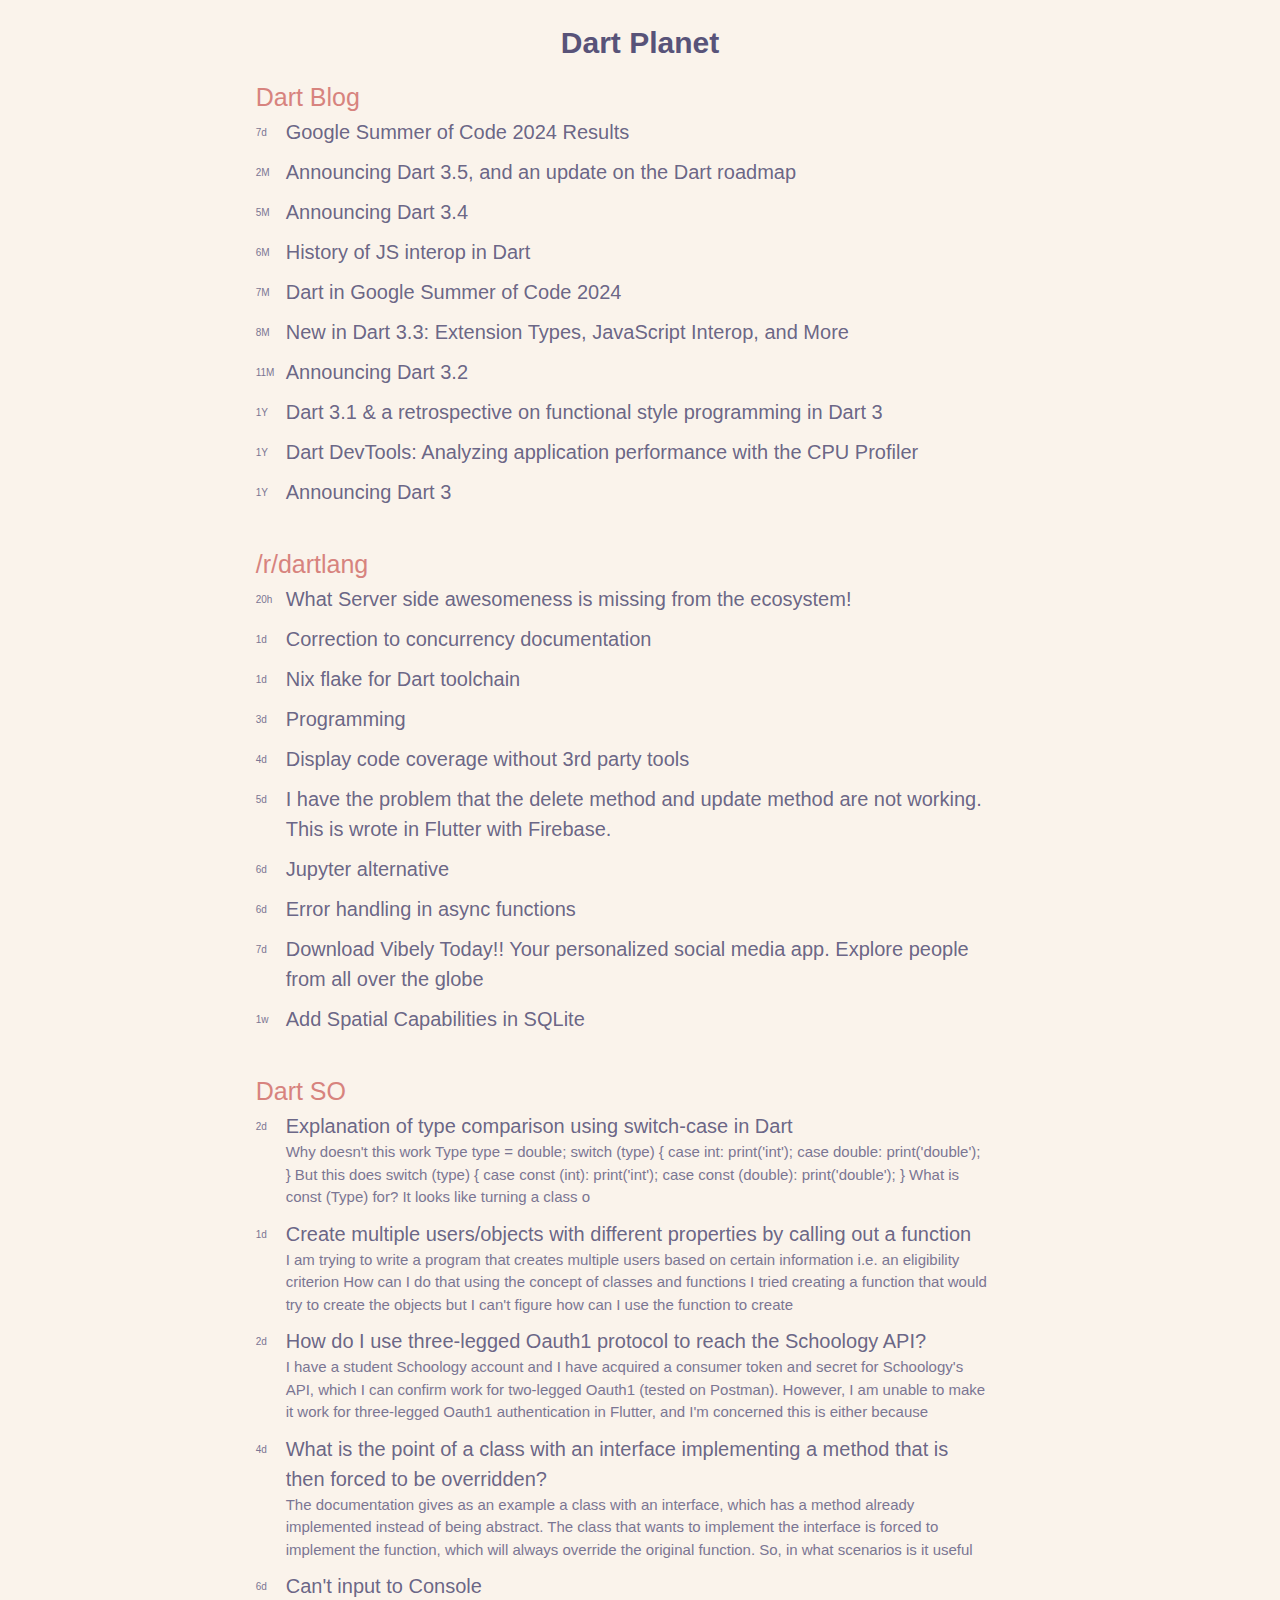
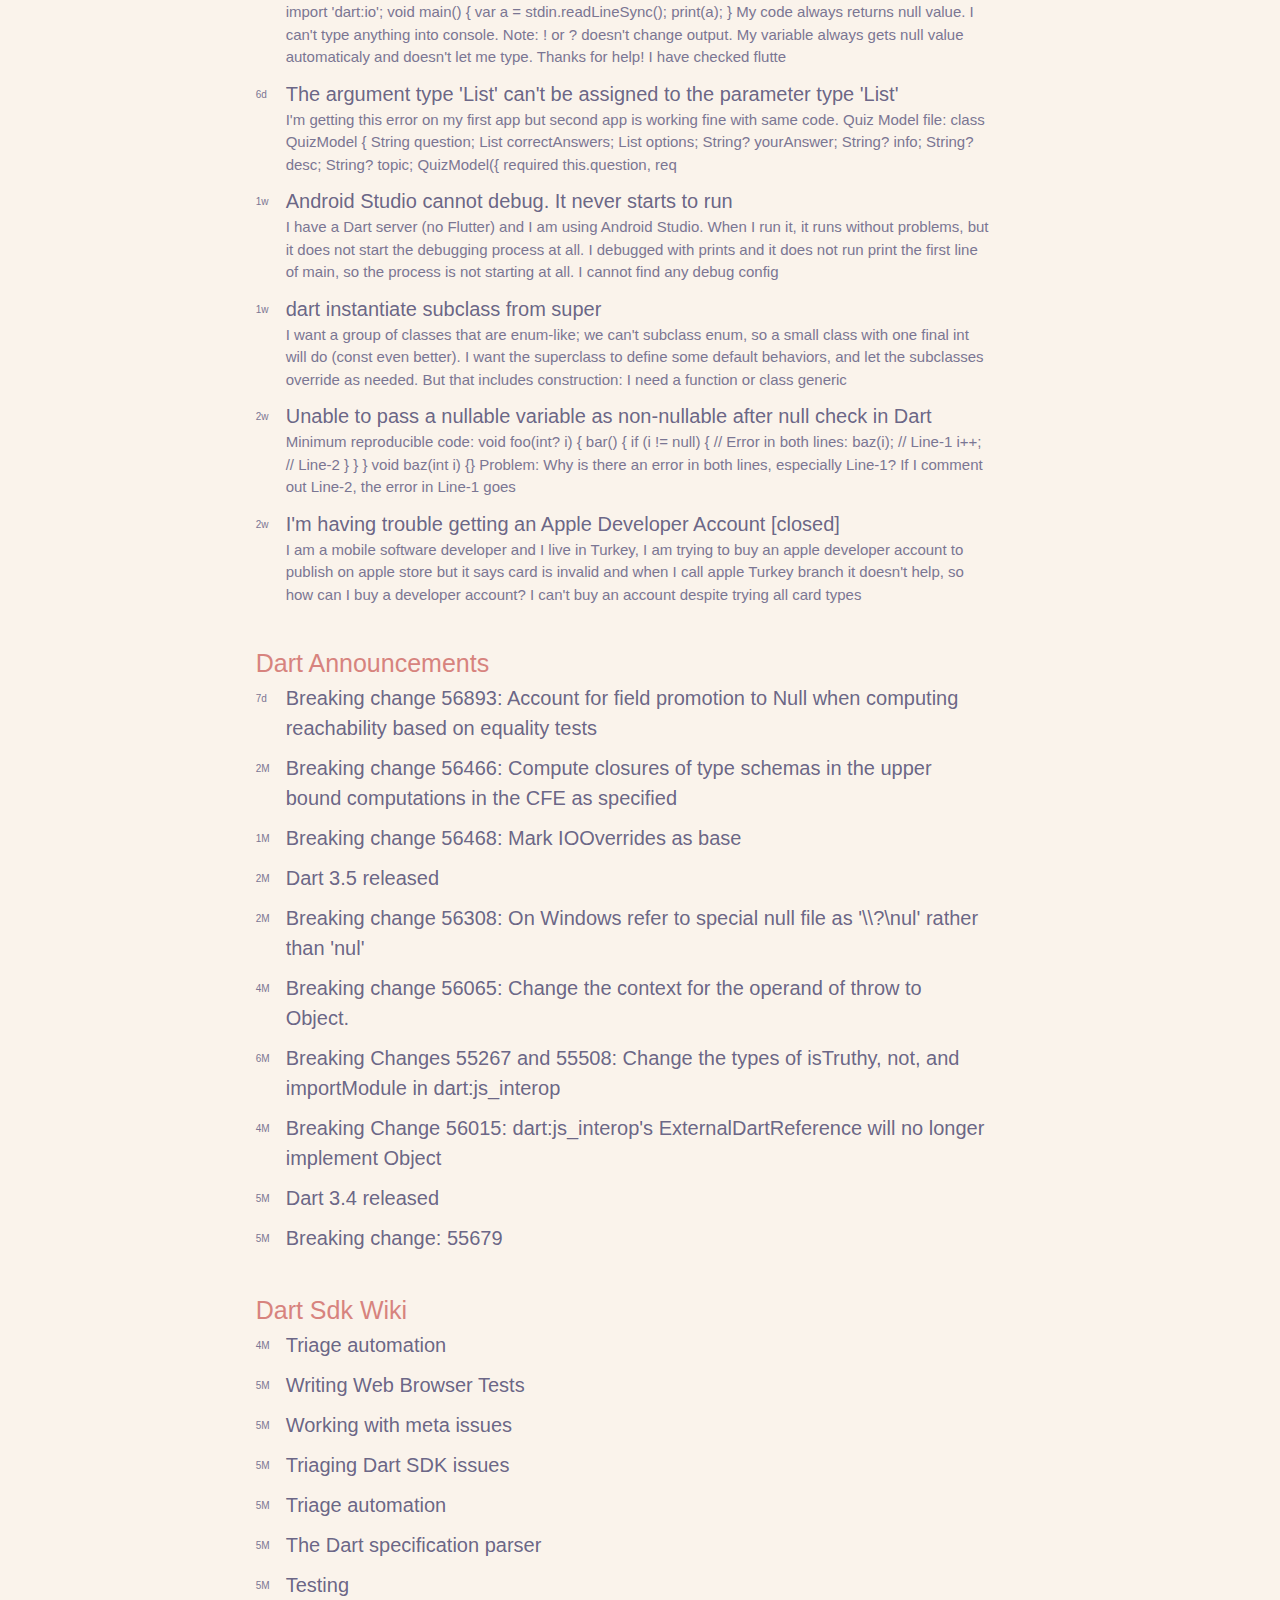
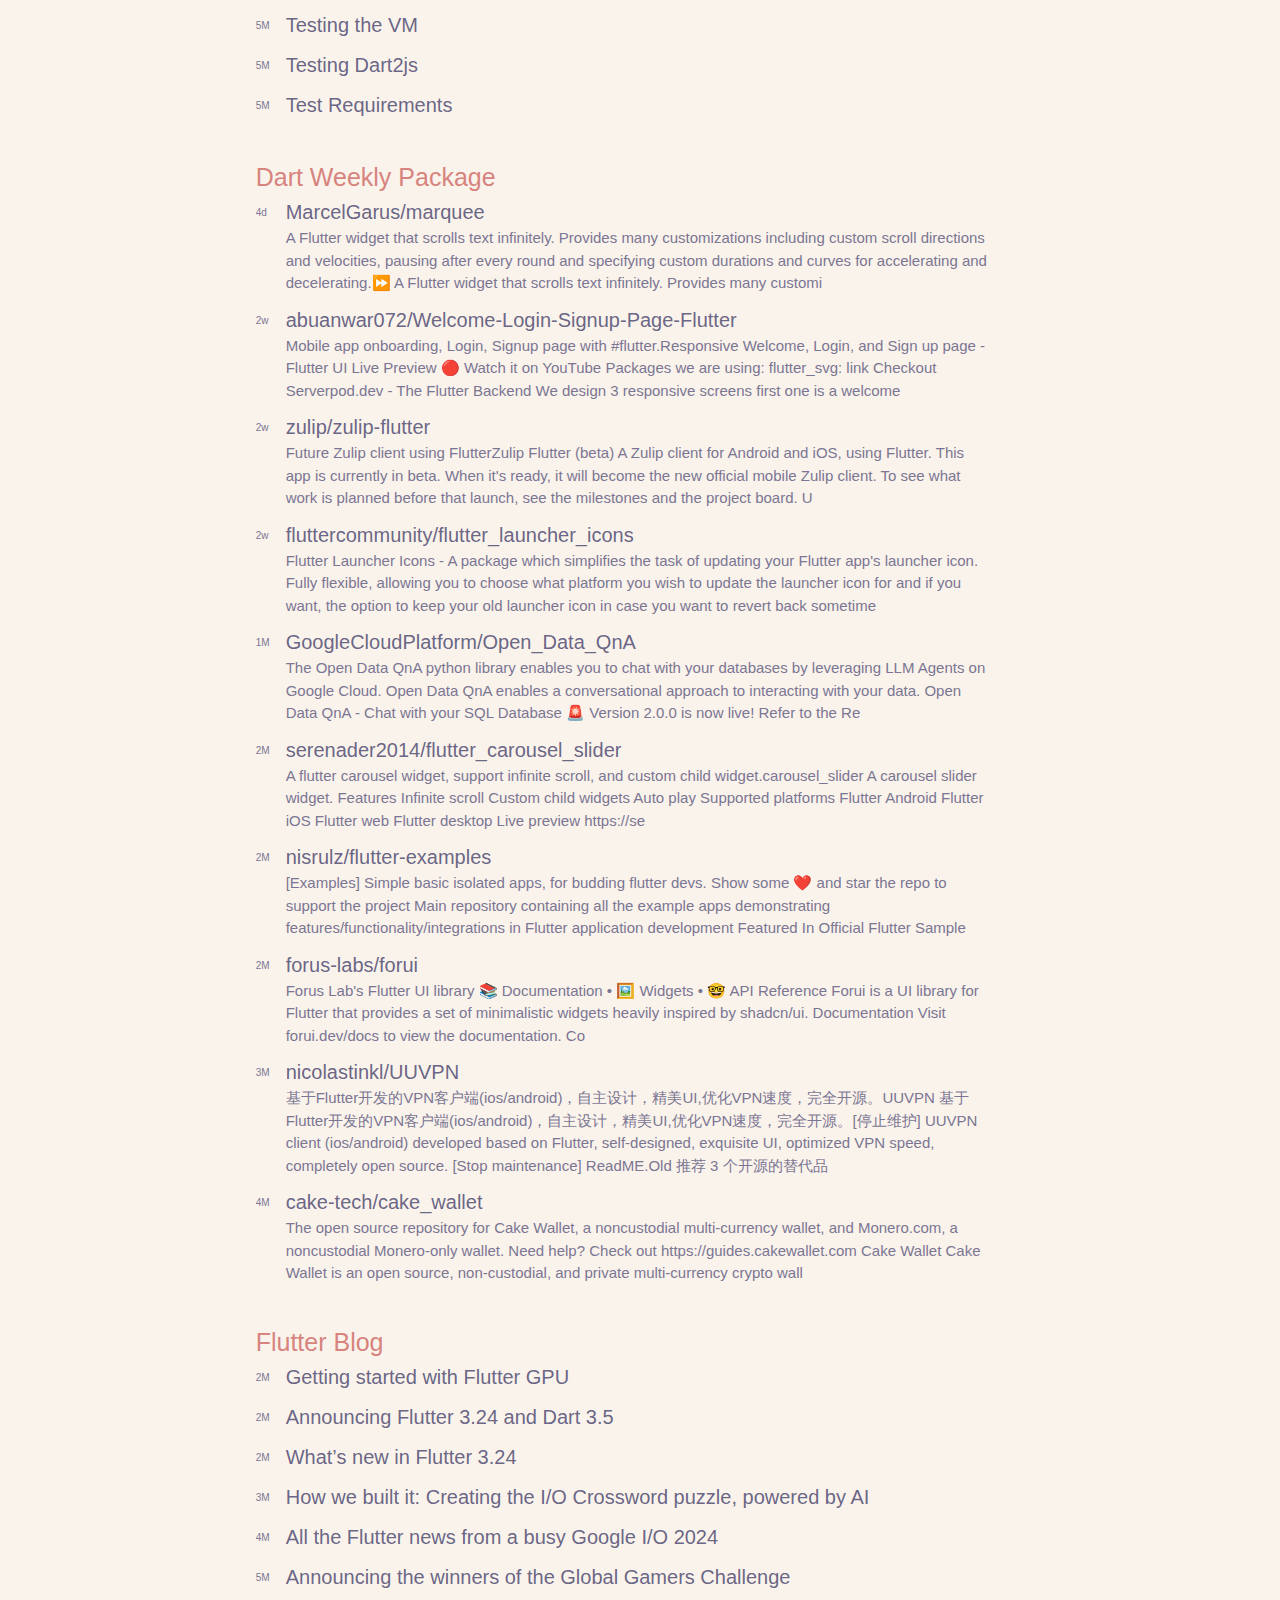
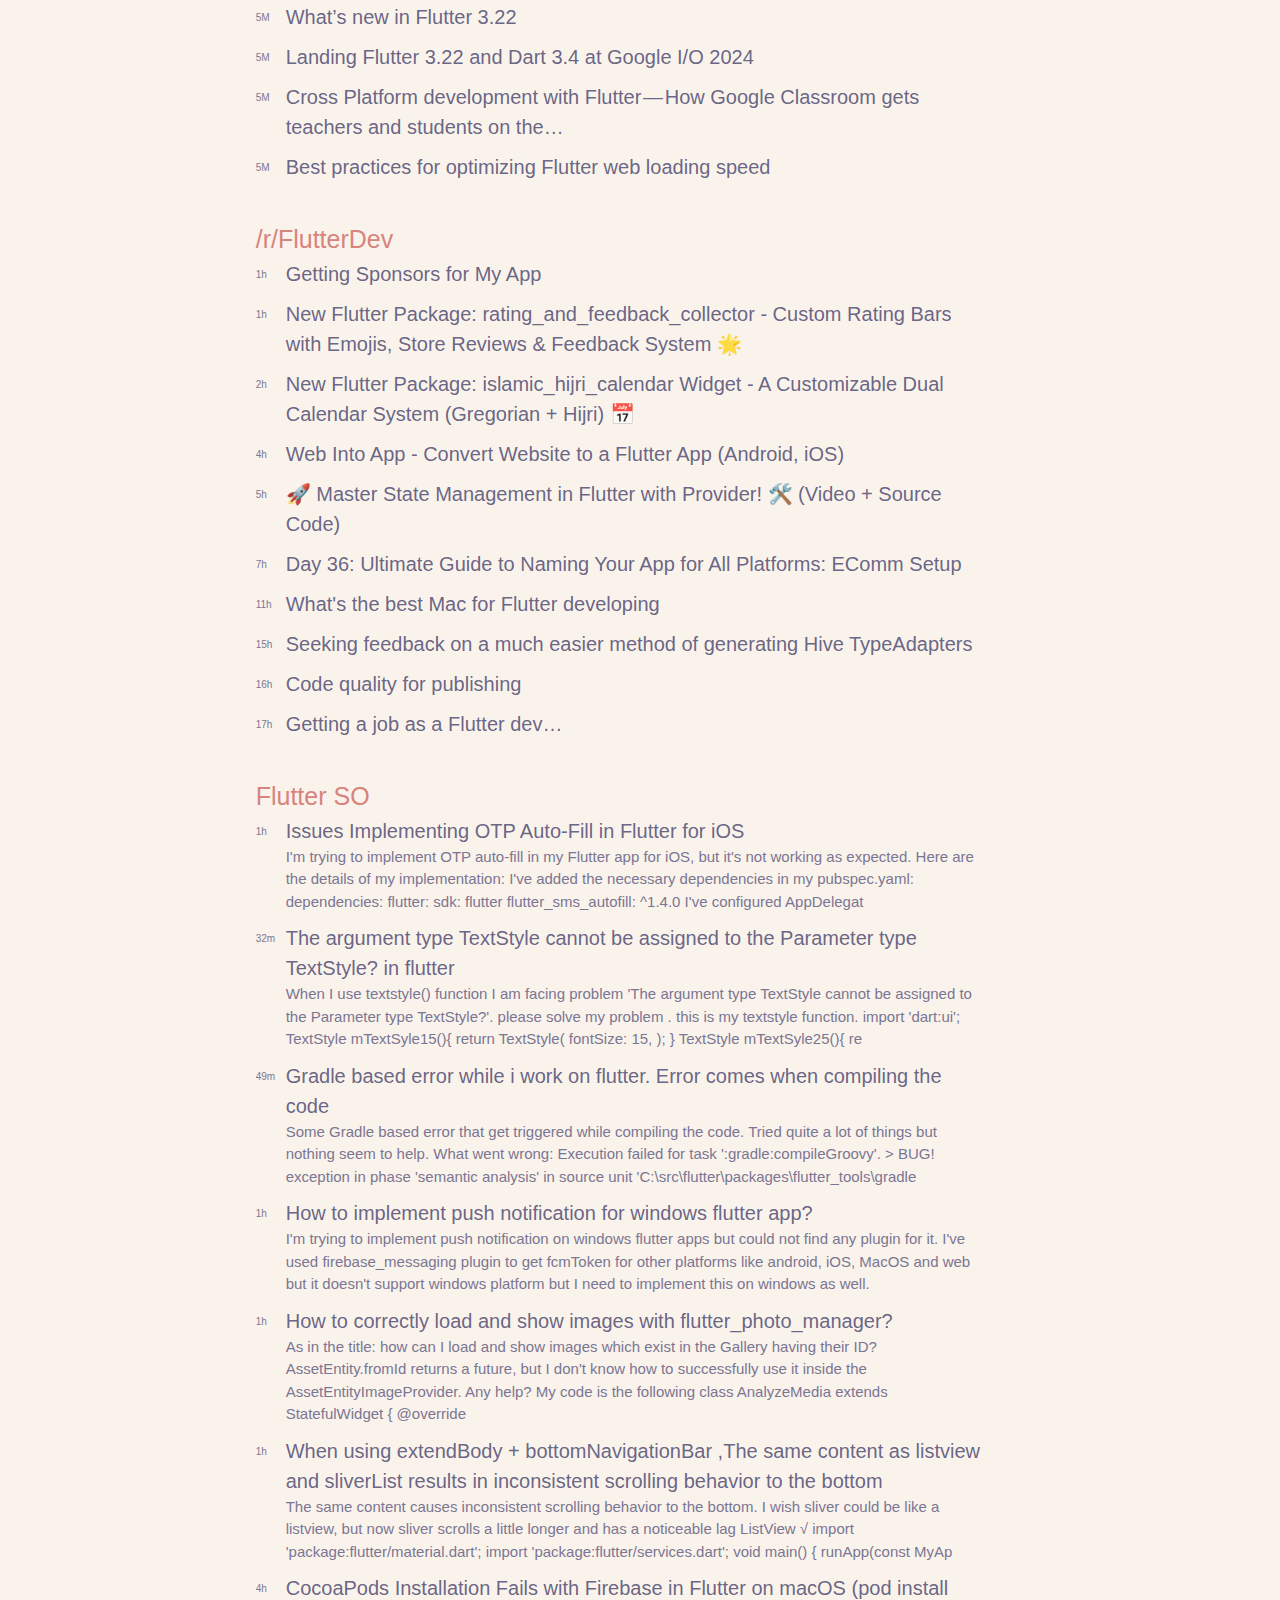
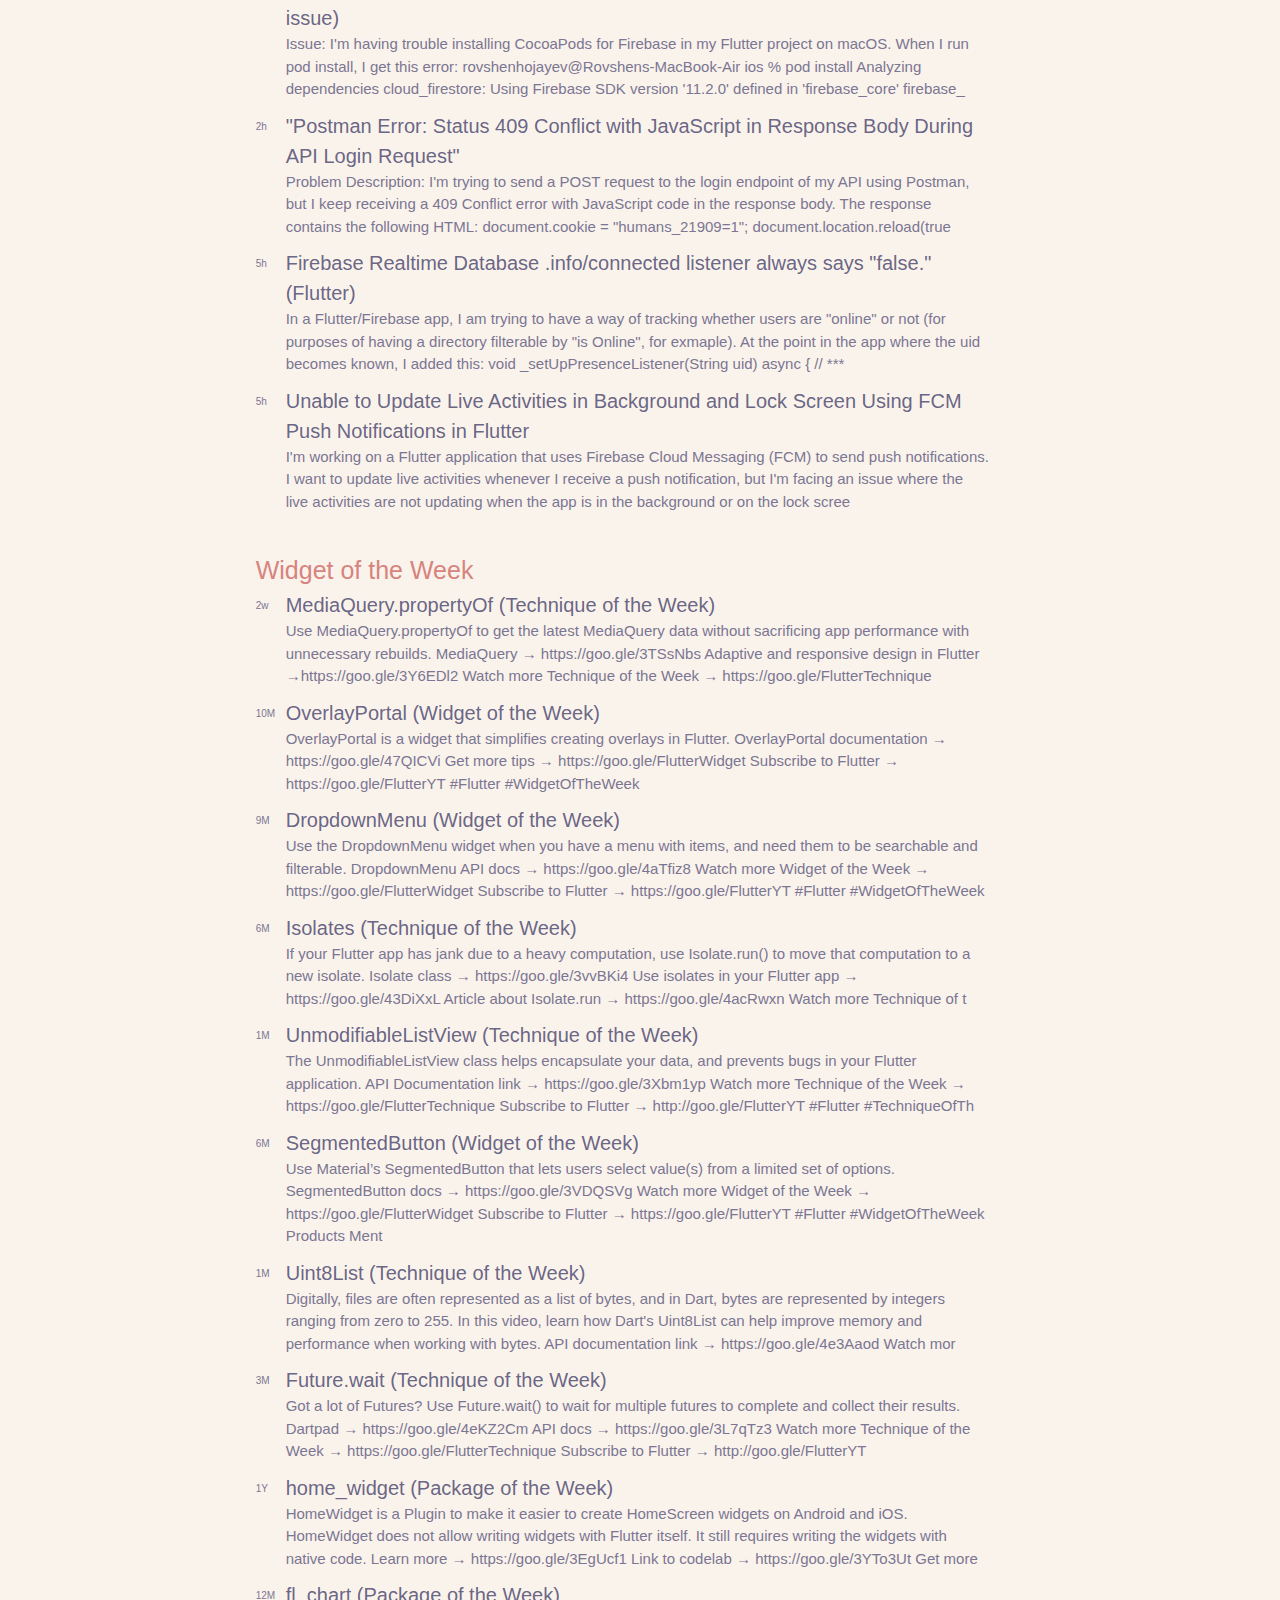
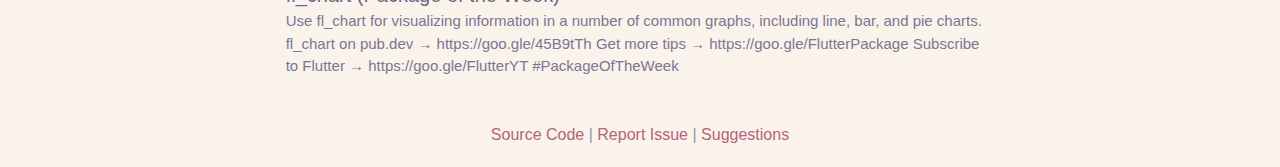
==== index.html @ 7e90a10f "update webpage" ====
<!doctype html>
<html lang="en" itemscope id="page_home" itemtype="http://schema.org/WebPage" prefix="og: http://ogp.me/ns#">
  <head>
    <meta charset="utf-8" />
    <meta property="og:locale" content="en_US" />
    <meta name="viewport" content="width=device-width, initial-scale=1" />
    <title>Dart Planet</title>
    <link rel="canonical" href="https://dartplanet.org" />
    <link rel="preload" href="web/style.css" as="style" />
    <link rel="manifest" href="manifest.json" />
    <link href="web/style.css" rel="stylesheet" />
    <link rel="icon" href="web/favicon.png" type="image/png" sizes="256x256" />
    <meta name="keywords" content="News, Aggregator, Dart, Flutter" />
    <meta name="description" content="One-Stop Dart/Flutter News" />
    <meta property="og:site_name" content="Dart Planet" />
    <meta property="og:title" content="Dart Planet" />
    <meta property="og:type" content="website" />
    <meta property="og:url" content="https://dartplanet.org" />
    <meta property="og:description" content="One-Stop Dart/Flutter News" />
    <meta name="twitter:title" content="Dart Planet" />
    <meta name="twitter:description" content="One-Stop Dart/Flutter News" />
    <meta name="twitter:card" content="summary_large_image" />
    <meta name="planet-rendered" content="2024-10-22T12:00:10.614230" />
    <script type="application/ld+json">
      {
        "@context": "http://schema.org",
        "@type": "website",
        "name": "Dart Planet",
        "url": "https://dartplanet.org",
        "description": "One-Stop Dart/Flutter News",
        "about": {
          "@type": "Dart Planet",
          "description": "One-Stop Dart/Flutter News"
        }
      }
    </script>
  </head>

  <body>
    <div class="container">
      <h1>Dart Planet</h1>
      <div id="container">      <div class="feed">
        <h2><a name="dart-blog" href="https://medium.com/dartlang?source=rss----23738d481ce8---4" target="_blank">Dart Blog</a></h2>
        <div class="feed-items">
          <div class="feed-item">
      <time datetime="2024-10-14T17:23:41.000Z" title="2024-10-14T17:23:41.000Z">7d</time>
      <div class="item">
        <a href="https://medium.com/dartlang/google-summer-of-code-2024-results-ae925357d2d7?source=rss----23738d481ce8---4" target="_blank">Google Summer of Code 2024 Results</a>
        
      </div>
      <div class="share" title="copy url"></div>
    </div>
    
    <div class="feed-item">
      <time datetime="2024-08-06T18:02:40.000Z" title="2024-08-06T18:02:40.000Z">2M</time>
      <div class="item">
        <a href="https://medium.com/dartlang/dart-3-5-6ca36259fa2f?source=rss----23738d481ce8---4" target="_blank">Announcing Dart 3.5, and an update on the Dart roadmap</a>
        
      </div>
      <div class="share" title="copy url"></div>
    </div>
    
    <div class="feed-item">
      <time datetime="2024-05-14T20:36:15.000Z" title="2024-05-14T20:36:15.000Z">5M</time>
      <div class="item">
        <a href="https://medium.com/dartlang/dart-3-4-bd8d23b4462a?source=rss----23738d481ce8---4" target="_blank">Announcing Dart 3.4</a>
        
      </div>
      <div class="share" title="copy url"></div>
    </div>
    
    <div class="feed-item">
      <time datetime="2024-03-28T15:01:12.000Z" title="2024-03-28T15:01:12.000Z">6M</time>
      <div class="item">
        <a href="https://medium.com/dartlang/history-of-js-interop-in-dart-98b06991158f?source=rss----23738d481ce8---4" target="_blank">History of JS interop in Dart</a>
        
      </div>
      <div class="share" title="copy url"></div>
    </div>
    
    <div class="feed-item">
      <time datetime="2024-03-05T09:02:06.000Z" title="2024-03-05T09:02:06.000Z">7M</time>
      <div class="item">
        <a href="https://medium.com/dartlang/dart-in-google-summer-of-code-2024-8ca45fb6dc4e?source=rss----23738d481ce8---4" target="_blank">Dart in Google Summer of Code 2024</a>
        
      </div>
      <div class="share" title="copy url"></div>
    </div>
    
    <div class="feed-item">
      <time datetime="2024-02-15T19:01:49.000Z" title="2024-02-15T19:01:49.000Z">8M</time>
      <div class="item">
        <a href="https://medium.com/dartlang/dart-3-3-325bf2bf6c13?source=rss----23738d481ce8---4" target="_blank">New in Dart 3.3: Extension Types, JavaScript Interop, and More</a>
        
      </div>
      <div class="share" title="copy url"></div>
    </div>
    
    <div class="feed-item">
      <time datetime="2023-11-15T21:44:57.000Z" title="2023-11-15T21:44:57.000Z">11M</time>
      <div class="item">
        <a href="https://medium.com/dartlang/dart-3-2-c8de8fe1b91f?source=rss----23738d481ce8---4" target="_blank">Announcing Dart 3.2</a>
        
      </div>
      <div class="share" title="copy url"></div>
    </div>
    
    <div class="feed-item">
      <time datetime="2023-08-16T18:00:21.000Z" title="2023-08-16T18:00:21.000Z">1Y</time>
      <div class="item">
        <a href="https://medium.com/dartlang/dart-3-1-a-retrospective-on-functional-style-programming-in-dart-3-a1f4b3a7cdda?source=rss----23738d481ce8---4" target="_blank">Dart 3.1 & a retrospective on functional style programming in Dart 3</a>
        
      </div>
      <div class="share" title="copy url"></div>
    </div>
    
    <div class="feed-item">
      <time datetime="2023-06-12T21:38:43.000Z" title="2023-06-12T21:38:43.000Z">1Y</time>
      <div class="item">
        <a href="https://medium.com/dartlang/dart-devtools-analyzing-application-performance-with-the-cpu-profiler-3e94a0ec06ae?source=rss----23738d481ce8---4" target="_blank">Dart DevTools: Analyzing application performance with the CPU Profiler</a>
        
      </div>
      <div class="share" title="copy url"></div>
    </div>
    
    <div class="feed-item">
      <time datetime="2023-05-10T13:35:19.000Z" title="2023-05-10T13:35:19.000Z">1Y</time>
      <div class="item">
        <a href="https://medium.com/dartlang/announcing-dart-3-53f065a10635?source=rss----23738d481ce8---4" target="_blank">Announcing Dart 3</a>
        
      </div>
      <div class="share" title="copy url"></div>
    </div>
    
</div></div>
      <div class="feed">
        <h2><a name="dart-reddit" href="https://www.reddit.com/r/dartlang/" target="_blank">/r/dartlang</a></h2>
        <div class="feed-items">
          <div class="feed-item">
      <time datetime="2024-10-21T15:17:52.000Z" title="2024-10-21T15:17:52.000Z">20h</time>
      <div class="item">
        <a href="https://www.reddit.com/r/dartlang/comments/1g8s6e1/what_server_side_awesomeness_is_missing_from_the/" target="_blank">What Server side awesomeness is missing from the ecosystem!</a>
        
      </div>
      <div class="share" title="copy url"></div>
    </div>
    
    <div class="feed-item">
      <time datetime="2024-10-21T06:10:23.000Z" title="2024-10-21T06:10:23.000Z">1d</time>
      <div class="item">
        <a href="https://www.reddit.com/r/dartlang/comments/1g8j1d4/correction_to_concurrency_documentation/" target="_blank">Correction to concurrency documentation</a>
        
      </div>
      <div class="share" title="copy url"></div>
    </div>
    
    <div class="feed-item">
      <time datetime="2024-10-20T19:05:11.000Z" title="2024-10-20T19:05:11.000Z">1d</time>
      <div class="item">
        <a href="https://www.reddit.com/r/dartlang/comments/1g86ari/nix_flake_for_dart_toolchain/" target="_blank">Nix flake for Dart toolchain</a>
        
      </div>
      <div class="share" title="copy url"></div>
    </div>
    
    <div class="feed-item">
      <time datetime="2024-10-18T23:22:01.000Z" title="2024-10-18T23:22:01.000Z">3d</time>
      <div class="item">
        <a href="https://www.reddit.com/r/dartlang/comments/1g6vkje/programming/" target="_blank">Programming</a>
        
      </div>
      <div class="share" title="copy url"></div>
    </div>
    
    <div class="feed-item">
      <time datetime="2024-10-18T09:38:57.000Z" title="2024-10-18T09:38:57.000Z">4d</time>
      <div class="item">
        <a href="https://www.reddit.com/r/dartlang/comments/1g6e5im/display_code_coverage_without_3rd_party_tools/" target="_blank">Display code coverage without 3rd party tools</a>
        
      </div>
      <div class="share" title="copy url"></div>
    </div>
    
    <div class="feed-item">
      <time datetime="2024-10-16T19:08:44.000Z" title="2024-10-16T19:08:44.000Z">5d</time>
      <div class="item">
        <a href="https://www.reddit.com/r/dartlang/comments/1g57dcg/i_have_the_problem_that_the_delete_method_and/" target="_blank">I have the problem that the delete method and update method are not working. This is wrote in Flutter with Firebase.</a>
        
      </div>
      <div class="share" title="copy url"></div>
    </div>
    
    <div class="feed-item">
      <time datetime="2024-10-16T03:29:47.000Z" title="2024-10-16T03:29:47.000Z">6d</time>
      <div class="item">
        <a href="https://www.reddit.com/r/dartlang/comments/1g4q7j3/jupyter_alternative/" target="_blank">Jupyter alternative</a>
        
      </div>
      <div class="share" title="copy url"></div>
    </div>
    
    <div class="feed-item">
      <time datetime="2024-10-15T15:17:41.000Z" title="2024-10-15T15:17:41.000Z">6d</time>
      <div class="item">
        <a href="https://www.reddit.com/r/dartlang/comments/1g4a5xc/error_handling_in_async_functions/" target="_blank">Error handling in async functions</a>
        
      </div>
      <div class="share" title="copy url"></div>
    </div>
    
    <div class="feed-item">
      <time datetime="2024-10-14T21:34:35.000Z" title="2024-10-14T21:34:35.000Z">7d</time>
      <div class="item">
        <a href="https://www.reddit.com/r/dartlang/comments/1g3rgaf/download_vibely_today_your_personalized_social/" target="_blank">Download Vibely Today!! Your personalized social media app. Explore people from all over the globe</a>
        
      </div>
      <div class="share" title="copy url"></div>
    </div>
    
    <div class="feed-item">
      <time datetime="2024-10-14T02:39:49.000Z" title="2024-10-14T02:39:49.000Z">1w</time>
      <div class="item">
        <a href="https://www.reddit.com/r/dartlang/comments/1g369t3/add_spatial_capabilities_in_sqlite/" target="_blank">Add Spatial Capabilities in SQLite</a>
        
      </div>
      <div class="share" title="copy url"></div>
    </div>
    
</div></div>
      <div class="feed">
        <h2><a name="dart-so" href="https://stackoverflow.com/questions/tagged/?tagnames=dart+-flutter&sort=active" target="_blank">Dart SO</a></h2>
        <div class="feed-items">
          <div class="feed-item">
      <time datetime="2024-10-19T16:01:03.000Z" title="2024-10-19T16:01:03.000Z">2d</time>
      <div class="item">
        <a href="https://stackoverflow.com/questions/79105357/explanation-of-type-comparison-using-switch-case-in-dart" target="_blank">Explanation of type comparison using switch-case in Dart</a>
        <div class="feed-item-description">Why doesn't this work
Type type = double;

switch (type) {
  case int:
    print('int');
  case double:
    print('double');
}

But this does
switch (type) {
  case const (int):
    print('int');
  case const (double):
    print('double');
}

What is const (Type) for? It looks like turning a class o</div>
      </div>
      <div class="share" title="copy url"></div>
    </div>
    
    <div class="feed-item">
      <time datetime="2024-10-21T09:32:57.000Z" title="2024-10-21T09:32:57.000Z">1d</time>
      <div class="item">
        <a href="https://stackoverflow.com/questions/79109440/create-multiple-users-objects-with-different-properties-by-calling-out-a-functio" target="_blank">Create multiple users/objects with different properties by calling out a function</a>
        <div class="feed-item-description">I am trying to write a program that creates multiple users based on certain information i.e. an eligibility criterion How can I do that using the concept of classes and functions
I tried creating a function that would try to create the objects but I can't figure how can I use the function to create </div>
      </div>
      <div class="share" title="copy url"></div>
    </div>
    
    <div class="feed-item">
      <time datetime="2024-10-19T21:02:25.000Z" title="2024-10-19T21:02:25.000Z">2d</time>
      <div class="item">
        <a href="https://stackoverflow.com/questions/79105938/how-do-i-use-three-legged-oauth1-protocol-to-reach-the-schoology-api" target="_blank">How do I use three-legged Oauth1 protocol to reach the Schoology API?</a>
        <div class="feed-item-description">I have a student Schoology account and I have acquired a consumer token and secret for Schoology's API, which I can confirm work for two-legged Oauth1 (tested on Postman). However, I am unable to make it work for three-legged Oauth1 authentication in Flutter, and I'm concerned this is either because</div>
      </div>
      <div class="share" title="copy url"></div>
    </div>
    
    <div class="feed-item">
      <time datetime="2024-10-17T16:06:26.000Z" title="2024-10-17T16:06:26.000Z">4d</time>
      <div class="item">
        <a href="https://stackoverflow.com/questions/79098975/what-is-the-point-of-a-class-with-an-interface-implementing-a-method-that-is-the" target="_blank">What is the point of a class with an interface implementing a method that is then forced to be overridden?</a>
        <div class="feed-item-description">The documentation gives as an example a class with an interface, which has a method already implemented instead of being abstract.
The class that wants to implement the interface is forced to implement the function, which will always override the original function.
So, in what scenarios is it useful</div>
      </div>
      <div class="share" title="copy url"></div>
    </div>
    
    <div class="feed-item">
      <time datetime="2024-10-15T17:02:48.000Z" title="2024-10-15T17:02:48.000Z">6d</time>
      <div class="item">
        <a href="https://stackoverflow.com/questions/79091018/cant-input-to-console" target="_blank">Can't input to Console</a>
        <div class="feed-item-description">import 'dart:io';

void main() {
  var a = stdin.readLineSync();
  print(a);
}

My code always returns null value. I can't type anything into console.
Note: ! or ? doesn't change output. My variable always gets null value automaticaly and doesn't let me type.
Thanks for help!


I have checked flutte</div>
      </div>
      <div class="share" title="copy url"></div>
    </div>
    
    <div class="feed-item">
      <time datetime="2024-10-15T16:06:15.000Z" title="2024-10-15T16:06:15.000Z">6d</time>
      <div class="item">
        <a href="https://stackoverflow.com/questions/79090815/the-argument-type-listdynamic-cant-be-assigned-to-the-parameter-type-list" target="_blank">The argument type 'List<dynamic>' can't be assigned to the parameter type 'List<QuestionCategory>'</a>
        <div class="feed-item-description">I'm getting this error on my first app but second app is working fine with same code.
Quiz Model file:
class QuizModel {
  String question;
  List correctAnswers;
  List options;
  String? yourAnswer;
  String? info;
  String? desc;
  String? topic;

  QuizModel({
    required this.question,
    req</div>
      </div>
      <div class="share" title="copy url"></div>
    </div>
    
    <div class="feed-item">
      <time datetime="2024-10-11T13:21:16.000Z" title="2024-10-11T13:21:16.000Z">1w</time>
      <div class="item">
        <a href="https://stackoverflow.com/questions/79078412/android-studio-cannot-debug-it-never-starts-to-run" target="_blank">Android Studio cannot debug. It never starts to run</a>
        <div class="feed-item-description">I have a Dart server (no Flutter) and I am using Android Studio. When I run it, it runs without problems, but it does not start the debugging process at all. I debugged with prints and it does not run print the first line of main, so the process is not starting at all. I cannot find any debug config</div>
      </div>
      <div class="share" title="copy url"></div>
    </div>
    
    <div class="feed-item">
      <time datetime="2024-10-09T07:56:02.000Z" title="2024-10-09T07:56:02.000Z">1w</time>
      <div class="item">
        <a href="https://stackoverflow.com/questions/79069164/dart-instantiate-subclass-from-super" target="_blank">dart instantiate subclass from super</a>
        <div class="feed-item-description">I want a group of classes that are enum-like; we can't subclass enum, so a small class with one final int will do (const even better). I want the superclass to define some default behaviors, and let the subclasses override as needed. But that includes construction: I need a function or class generic</div>
      </div>
      <div class="share" title="copy url"></div>
    </div>
    
    <div class="feed-item">
      <time datetime="2024-10-02T06:50:01.000Z" title="2024-10-02T06:50:01.000Z">2w</time>
      <div class="item">
        <a href="https://stackoverflow.com/questions/79045625/unable-to-pass-a-nullable-variable-as-non-nullable-after-null-check-in-dart" target="_blank">Unable to pass a nullable variable as non-nullable after null check in Dart</a>
        <div class="feed-item-description">Minimum reproducible code:
void foo(int? i) {
  bar() {
    if (i != null) {
      // Error in both lines:
      baz(i); // Line-1
      i++; // Line-2
    }
  }
}

void baz(int i) {}

Problem:
Why is there an error in both lines, especially Line-1? If I comment out Line-2, the error in Line-1 goes </div>
      </div>
      <div class="share" title="copy url"></div>
    </div>
    
    <div class="feed-item">
      <time datetime="2024-10-02T11:42:28.000Z" title="2024-10-02T11:42:28.000Z">2w</time>
      <div class="item">
        <a href="https://stackoverflow.com/questions/79046566/im-having-trouble-getting-an-apple-developer-account" target="_blank">I'm having trouble getting an Apple Developer Account [closed]</a>
        <div class="feed-item-description">I am a mobile software developer and I live in Turkey, I am trying to buy an apple developer account to publish on apple store but it says card is invalid and when I call apple Turkey branch it doesn't help, so how can I buy a developer account?
I can't buy an account despite trying all card types</div>
      </div>
      <div class="share" title="copy url"></div>
    </div>
    
</div></div>
      <div class="feed">
        <h2><a name="dart-announce" href="https://groups.google.com/a/dartlang.org/g/announce" target="_blank">Dart Announcements</a></h2>
        <div class="feed-items">
          <div class="feed-item">
      <time datetime="2024-10-14T15:58:00.000Z" title="2024-10-14T15:58:00.000Z">7d</time>
      <div class="item">
        <a href="https://groups.google.com/a/dartlang.org/g/announce/c/Z8AwUH6XRxk" target="_blank">Breaking change 56893: Account for field promotion to Null when computing reachability based on equality tests</a>
        
      </div>
      <div class="share" title="copy url"></div>
    </div>
    
    <div class="feed-item">
      <time datetime="2024-08-14T11:49:00.000Z" title="2024-08-14T11:49:00.000Z">2M</time>
      <div class="item">
        <a href="https://groups.google.com/a/dartlang.org/g/announce/c/zkC4zsfTAkg" target="_blank">Breaking change 56466: Compute closures of type schemas in the upper bound computations in the CFE as specified</a>
        
      </div>
      <div class="share" title="copy url"></div>
    </div>
    
    <div class="feed-item">
      <time datetime="2024-08-29T20:24:00.000Z" title="2024-08-29T20:24:00.000Z">1M</time>
      <div class="item">
        <a href="https://groups.google.com/a/dartlang.org/g/announce/c/S5-fiwaONoI" target="_blank">Breaking change 56468: Mark IOOverrides as base</a>
        
      </div>
      <div class="share" title="copy url"></div>
    </div>
    
    <div class="feed-item">
      <time datetime="2024-08-06T20:08:00.000Z" title="2024-08-06T20:08:00.000Z">2M</time>
      <div class="item">
        <a href="https://groups.google.com/a/dartlang.org/g/announce/c/17oT-aSAe5s" target="_blank">Dart 3.5 released</a>
        
      </div>
      <div class="share" title="copy url"></div>
    </div>
    
    <div class="feed-item">
      <time datetime="2024-07-25T17:22:00.000Z" title="2024-07-25T17:22:00.000Z">2M</time>
      <div class="item">
        <a href="https://groups.google.com/a/dartlang.org/g/announce/c/847Hq0P3cD4" target="_blank">Breaking change 56308: On Windows refer to special null file as '\\?\nul' rather than 'nul'</a>
        
      </div>
      <div class="share" title="copy url"></div>
    </div>
    
    <div class="feed-item">
      <time datetime="2024-06-21T17:30:00.000Z" title="2024-06-21T17:30:00.000Z">4M</time>
      <div class="item">
        <a href="https://groups.google.com/a/dartlang.org/g/announce/c/MV-3Vbgf02g" target="_blank">Breaking change 56065: Change the context for the operand of throw to Object.</a>
        
      </div>
      <div class="share" title="copy url"></div>
    </div>
    
    <div class="feed-item">
      <time datetime="2024-04-18T00:00:00.000Z" title="2024-04-18T00:00:00.000Z">6M</time>
      <div class="item">
        <a href="https://groups.google.com/a/dartlang.org/g/announce/c/oB2C88Brzr8" target="_blank">Breaking Changes 55267 and 55508: Change the types of isTruthy, not, and importModule in dart:js_interop</a>
        
      </div>
      <div class="share" title="copy url"></div>
    </div>
    
    <div class="feed-item">
      <time datetime="2024-06-14T00:00:00.000Z" title="2024-06-14T00:00:00.000Z">4M</time>
      <div class="item">
        <a href="https://groups.google.com/a/dartlang.org/g/announce/c/jyEd69xaG7s" target="_blank">Breaking Change 56015: dart:js_interop's ExternalDartReference will no longer implement Object</a>
        
      </div>
      <div class="share" title="copy url"></div>
    </div>
    
    <div class="feed-item">
      <time datetime="2024-05-14T00:00:00.000Z" title="2024-05-14T00:00:00.000Z">5M</time>
      <div class="item">
        <a href="https://groups.google.com/a/dartlang.org/g/announce/c/0L7QwrRbj84" target="_blank">Dart 3.4 released</a>
        
      </div>
      <div class="share" title="copy url"></div>
    </div>
    
    <div class="feed-item">
      <time datetime="2024-05-09T00:00:00.000Z" title="2024-05-09T00:00:00.000Z">5M</time>
      <div class="item">
        <a href="https://groups.google.com/a/dartlang.org/g/announce/c/Mubb1ezPqrk" target="_blank">Breaking change: 55679</a>
        
      </div>
      <div class="share" title="copy url"></div>
    </div>
    
</div></div>
      <div class="feed">
        <h2><a name="dart-wiki" href="https://github.com/dart-lang/sdk/wiki" target="_blank">Dart Sdk Wiki</a></h2>
        <div class="feed-items">
          <div class="feed-item">
      <time datetime="2024-06-07T00:22:29.000Z" title="2024-06-07T00:22:29.000Z">4M</time>
      <div class="item">
        <a href="https://github.com/dart-lang/sdk/wiki/Triage-automation" target="_blank">Triage automation</a>
        
      </div>
      <div class="share" title="copy url"></div>
    </div>
    
    <div class="feed-item">
      <time datetime="2024-05-16T18:39:31.000Z" title="2024-05-16T18:39:31.000Z">5M</time>
      <div class="item">
        <a href="https://github.com/dart-lang/sdk/wiki/Writing-Web-Browser-Tests" target="_blank">Writing Web Browser Tests</a>
        
      </div>
      <div class="share" title="copy url"></div>
    </div>
    
    <div class="feed-item">
      <time datetime="2024-05-16T18:39:13.000Z" title="2024-05-16T18:39:13.000Z">5M</time>
      <div class="item">
        <a href="https://github.com/dart-lang/sdk/wiki/Working-with-meta-issues" target="_blank">Working with meta issues</a>
        
      </div>
      <div class="share" title="copy url"></div>
    </div>
    
    <div class="feed-item">
      <time datetime="2024-05-16T18:38:57.000Z" title="2024-05-16T18:38:57.000Z">5M</time>
      <div class="item">
        <a href="https://github.com/dart-lang/sdk/wiki/Triaging-Dart-SDK-issues" target="_blank">Triaging Dart SDK issues</a>
        
      </div>
      <div class="share" title="copy url"></div>
    </div>
    
    <div class="feed-item">
      <time datetime="2024-05-16T18:38:41.000Z" title="2024-05-16T18:38:41.000Z">5M</time>
      <div class="item">
        <a href="https://github.com/dart-lang/sdk/wiki/Triage-automation" target="_blank">Triage automation</a>
        
      </div>
      <div class="share" title="copy url"></div>
    </div>
    
    <div class="feed-item">
      <time datetime="2024-05-16T18:38:25.000Z" title="2024-05-16T18:38:25.000Z">5M</time>
      <div class="item">
        <a href="https://github.com/dart-lang/sdk/wiki/The-Dart-specification-parser" target="_blank">The Dart specification parser</a>
        
      </div>
      <div class="share" title="copy url"></div>
    </div>
    
    <div class="feed-item">
      <time datetime="2024-05-16T18:38:07.000Z" title="2024-05-16T18:38:07.000Z">5M</time>
      <div class="item">
        <a href="https://github.com/dart-lang/sdk/wiki/Testing" target="_blank">Testing</a>
        
      </div>
      <div class="share" title="copy url"></div>
    </div>
    
    <div class="feed-item">
      <time datetime="2024-05-16T18:37:40.000Z" title="2024-05-16T18:37:40.000Z">5M</time>
      <div class="item">
        <a href="https://github.com/dart-lang/sdk/wiki/Testing-the-VM" target="_blank">Testing the VM</a>
        
      </div>
      <div class="share" title="copy url"></div>
    </div>
    
    <div class="feed-item">
      <time datetime="2024-05-16T18:37:23.000Z" title="2024-05-16T18:37:23.000Z">5M</time>
      <div class="item">
        <a href="https://github.com/dart-lang/sdk/wiki/Testing-Dart2js" target="_blank">Testing Dart2js</a>
        
      </div>
      <div class="share" title="copy url"></div>
    </div>
    
    <div class="feed-item">
      <time datetime="2024-05-16T18:37:06.000Z" title="2024-05-16T18:37:06.000Z">5M</time>
      <div class="item">
        <a href="https://github.com/dart-lang/sdk/wiki/Test-Requirements" target="_blank">Test Requirements</a>
        
      </div>
      <div class="share" title="copy url"></div>
    </div>
    
</div></div>
      <div class="feed">
        <h2><a name="dart-ghw" href="http://mshibanami.github.io/GitHubTrendingRSS" target="_blank">Dart Weekly Package</a></h2>
        <div class="feed-items">
          <div class="feed-item">
      <time datetime="2024-10-18T05:00:01.923071Z" title="2024-10-18T05:00:01.923071Z">4d</time>
      <div class="item">
        <a href="https://github.com/MarcelGarus/marquee" target="_blank">MarcelGarus/marquee</a>
        <div class="feed-item-description">A Flutter widget that scrolls text infinitely. Provides many customizations including custom scroll directions and velocities, pausing after every round and specifying custom durations and curves for accelerating and decelerating.⏩ A Flutter widget that scrolls text infinitely. Provides many customi</div>
      </div>
      <div class="share" title="copy url"></div>
    </div>
    
    <div class="feed-item">
      <time datetime="2024-10-08T05:00:01.506842Z" title="2024-10-08T05:00:01.506842Z">2w</time>
      <div class="item">
        <a href="https://github.com/abuanwar072/Welcome-Login-Signup-Page-Flutter" target="_blank">abuanwar072/Welcome-Login-Signup-Page-Flutter</a>
        <div class="feed-item-description">Mobile app onboarding, Login, Signup page with #flutter.Responsive Welcome, Login, and Sign up page - Flutter UI 
Live Preview 🔴  
Watch it on YouTube 
Packages we are using: 
 
 flutter_svg: link 
 
Checkout Serverpod.dev - The Flutter Backend 
We design 3 responsive screens first one is a welcome</div>
      </div>
      <div class="share" title="copy url"></div>
    </div>
    
    <div class="feed-item">
      <time datetime="2024-10-08T05:00:01.506842Z" title="2024-10-08T05:00:01.506842Z">2w</time>
      <div class="item">
        <a href="https://github.com/zulip/zulip-flutter" target="_blank">zulip/zulip-flutter</a>
        <div class="feed-item-description">Future Zulip client using FlutterZulip Flutter (beta) 
A Zulip client for Android and iOS, using Flutter. 
This app is currently in beta. When it's ready, it will become the new official mobile Zulip client. To see what work is planned before that launch, see the milestones and the project board. 
U</div>
      </div>
      <div class="share" title="copy url"></div>
    </div>
    
    <div class="feed-item">
      <time datetime="2024-10-06T05:00:01.166045Z" title="2024-10-06T05:00:01.166045Z">2w</time>
      <div class="item">
        <a href="https://github.com/fluttercommunity/flutter_launcher_icons" target="_blank">fluttercommunity/flutter_launcher_icons</a>
        <div class="feed-item-description">Flutter Launcher Icons - A package which simplifies the task of updating your Flutter app's launcher icon. Fully flexible, allowing you to choose what platform you wish to update the launcher icon for and if you want, the option to keep your old launcher icon in case you want to revert back sometime</div>
      </div>
      <div class="share" title="copy url"></div>
    </div>
    
    <div class="feed-item">
      <time datetime="2024-09-15T05:00:01.710325Z" title="2024-09-15T05:00:01.710325Z">1M</time>
      <div class="item">
        <a href="https://github.com/GoogleCloudPlatform/Open_Data_QnA" target="_blank">GoogleCloudPlatform/Open_Data_QnA</a>
        <div class="feed-item-description">The Open Data QnA python library enables you to chat with your databases by leveraging LLM Agents on Google Cloud. Open Data QnA enables a conversational approach to interacting with your data.     
     
Open Data QnA - Chat with your SQL Database 
 
 
 🚨 Version 2.0.0 is now live! Refer to the Re</div>
      </div>
      <div class="share" title="copy url"></div>
    </div>
    
    <div class="feed-item">
      <time datetime="2024-08-16T05:00:01.822583Z" title="2024-08-16T05:00:01.822583Z">2M</time>
      <div class="item">
        <a href="https://github.com/serenader2014/flutter_carousel_slider" target="_blank">serenader2014/flutter_carousel_slider</a>
        <div class="feed-item-description">A flutter carousel widget, support infinite scroll, and custom child widget.carousel_slider 
A carousel slider widget. 
Features 
 
 Infinite scroll 
 Custom child widgets 
 Auto play 
 
Supported platforms 
 
 Flutter Android 
 Flutter iOS 
 Flutter web 
 Flutter desktop 
 
Live preview 
https://se</div>
      </div>
      <div class="share" title="copy url"></div>
    </div>
    
    <div class="feed-item">
      <time datetime="2024-08-09T05:00:02.167169Z" title="2024-08-09T05:00:02.167169Z">2M</time>
      <div class="item">
        <a href="https://github.com/nisrulz/flutter-examples" target="_blank">nisrulz/flutter-examples</a>
        <div class="feed-item-description">[Examples] Simple basic isolated apps, for budding flutter devs. 
Show some ❤️ and star the repo to support the project 
     
Main repository containing all the example apps demonstrating features/functionality/integrations in Flutter application development 
Featured In 
 
 Official Flutter Sample</div>
      </div>
      <div class="share" title="copy url"></div>
    </div>
    
    <div class="feed-item">
      <time datetime="2024-07-26T05:00:01.483294Z" title="2024-07-26T05:00:01.483294Z">2M</time>
      <div class="item">
        <a href="https://github.com/forus-labs/forui" target="_blank">forus-labs/forui</a>
        <div class="feed-item-description">Forus Lab's Flutter UI library  
   
    
    
     
      
 📚 Documentation • 🖼️ Widgets • 🤓 API Reference  
 Forui is a UI library for Flutter that provides a set of minimalistic widgets heavily inspired by shadcn/ui.  
 
 
  
 
Documentation 
Visit forui.dev/docs to view the documentation. 
Co</div>
      </div>
      <div class="share" title="copy url"></div>
    </div>
    
    <div class="feed-item">
      <time datetime="2024-07-03T05:00:01.189024Z" title="2024-07-03T05:00:01.189024Z">3M</time>
      <div class="item">
        <a href="https://github.com/nicolastinkl/UUVPN" target="_blank">nicolastinkl/UUVPN</a>
        <div class="feed-item-description">基于Flutter开发的VPN客户端(ios/android)，自主设计，精美UI,优化VPN速度，完全开源。UUVPN 
基于Flutter开发的VPN客户端(ios/android)，自主设计，精美UI,优化VPN速度，完全开源。[停止维护] 
UUVPN client (ios/android) developed based on Flutter, self-designed, exquisite UI, optimized VPN speed, completely open source. [Stop maintenance] 
ReadME.Old 
 
推荐 3 个开源的替代品</div>
      </div>
      <div class="share" title="copy url"></div>
    </div>
    
    <div class="feed-item">
      <time datetime="2024-06-13T05:00:01.627705Z" title="2024-06-13T05:00:01.627705Z">4M</time>
      <div class="item">
        <a href="https://github.com/cake-tech/cake_wallet" target="_blank">cake-tech/cake_wallet</a>
        <div class="feed-item-description">The open source repository for Cake Wallet, a noncustodial multi-currency wallet, and Monero.com, a noncustodial Monero-only wallet. Need help? Check out https://guides.cakewallet.com 
  
 
 
 
      
 
Cake Wallet 
Cake Wallet is an open source, non-custodial, and private multi-currency crypto wall</div>
      </div>
      <div class="share" title="copy url"></div>
    </div>
    
</div></div>
      <div class="feed">
        <h2><a name="flutter-blog" href="https://medium.com/flutter?source=rss----4da7dfd21a33---4" target="_blank">Flutter Blog</a></h2>
        <div class="feed-items">
          <div class="feed-item">
      <time datetime="2024-08-06T18:02:39.000Z" title="2024-08-06T18:02:39.000Z">2M</time>
      <div class="item">
        <a href="https://medium.com/flutter/getting-started-with-flutter-gpu-f33d497b7c11?source=rss----4da7dfd21a33---4" target="_blank">Getting started with Flutter GPU</a>
        
      </div>
      <div class="share" title="copy url"></div>
    </div>
    
    <div class="feed-item">
      <time datetime="2024-08-06T18:00:29.000Z" title="2024-08-06T18:00:29.000Z">2M</time>
      <div class="item">
        <a href="https://medium.com/flutter/flutter-3-24-dart-3-5-204b7d20c45d?source=rss----4da7dfd21a33---4" target="_blank">Announcing Flutter 3.24 and Dart 3.5</a>
        
      </div>
      <div class="share" title="copy url"></div>
    </div>
    
    <div class="feed-item">
      <time datetime="2024-08-06T18:00:07.000Z" title="2024-08-06T18:00:07.000Z">2M</time>
      <div class="item">
        <a href="https://medium.com/flutter/whats-new-in-flutter-3-24-6c040f87d1e4?source=rss----4da7dfd21a33---4" target="_blank">What’s new in Flutter 3.24</a>
        
      </div>
      <div class="share" title="copy url"></div>
    </div>
    
    <div class="feed-item">
      <time datetime="2024-06-26T17:01:39.000Z" title="2024-06-26T17:01:39.000Z">3M</time>
      <div class="item">
        <a href="https://medium.com/flutter/how-we-built-it-creating-the-i-o-crossword-puzzle-powered-by-ai-2210e39b04b9?source=rss----4da7dfd21a33---4" target="_blank">How we built it: Creating the I/O Crossword puzzle, powered by AI</a>
        
      </div>
      <div class="share" title="copy url"></div>
    </div>
    
    <div class="feed-item">
      <time datetime="2024-05-30T15:37:07.000Z" title="2024-05-30T15:37:07.000Z">4M</time>
      <div class="item">
        <a href="https://medium.com/flutter/all-the-flutter-news-from-a-busy-google-i-o-2024-7c963c064f8d?source=rss----4da7dfd21a33---4" target="_blank">All the Flutter news from a busy Google I/O 2024</a>
        
      </div>
      <div class="share" title="copy url"></div>
    </div>
    
    <div class="feed-item">
      <time datetime="2024-05-14T20:36:19.000Z" title="2024-05-14T20:36:19.000Z">5M</time>
      <div class="item">
        <a href="https://medium.com/flutter/announcing-the-winners-of-the-global-gamers-challenge-1ccf4d271226?source=rss----4da7dfd21a33---4" target="_blank">Announcing the winners of the Global Gamers Challenge</a>
        
      </div>
      <div class="share" title="copy url"></div>
    </div>
    
    <div class="feed-item">
      <time datetime="2024-05-14T20:34:31.000Z" title="2024-05-14T20:34:31.000Z">5M</time>
      <div class="item">
        <a href="https://medium.com/flutter/whats-new-in-flutter-3-22-fbde6c164fe3?source=rss----4da7dfd21a33---4" target="_blank">What’s new in Flutter 3.22</a>
        
      </div>
      <div class="share" title="copy url"></div>
    </div>
    
    <div class="feed-item">
      <time datetime="2024-05-14T20:33:38.000Z" title="2024-05-14T20:33:38.000Z">5M</time>
      <div class="item">
        <a href="https://medium.com/flutter/io24-5e211f708a37?source=rss----4da7dfd21a33---4" target="_blank">Landing Flutter 3.22 and Dart 3.4 at Google I/O 2024</a>
        
      </div>
      <div class="share" title="copy url"></div>
    </div>
    
    <div class="feed-item">
      <time datetime="2024-05-07T15:02:05.000Z" title="2024-05-07T15:02:05.000Z">5M</time>
      <div class="item">
        <a href="https://medium.com/flutter/cross-platform-development-with-flutter-how-google-classroom-gets-teachers-and-students-on-the-597d4f3b450c?source=rss----4da7dfd21a33---4" target="_blank">Cross Platform development with Flutter — How Google Classroom gets teachers and students on the…</a>
        
      </div>
      <div class="share" title="copy url"></div>
    </div>
    
    <div class="feed-item">
      <time datetime="2024-05-06T17:35:44.000Z" title="2024-05-06T17:35:44.000Z">5M</time>
      <div class="item">
        <a href="https://medium.com/flutter/best-practices-for-optimizing-flutter-web-loading-speed-7cc0df14ce5c?source=rss----4da7dfd21a33---4" target="_blank">Best practices for optimizing Flutter web loading speed</a>
        
      </div>
      <div class="share" title="copy url"></div>
    </div>
    
</div></div>
      <div class="feed">
        <h2><a name="flutter-reddit" href="https://www.reddit.com/r/FlutterDev/" target="_blank">/r/FlutterDev</a></h2>
        <div class="feed-items">
          <div class="feed-item">
      <time datetime="2024-10-22T10:22:51.000Z" title="2024-10-22T10:22:51.000Z">1h</time>
      <div class="item">
        <a href="https://www.reddit.com/r/FlutterDev/comments/1g9esxc/getting_sponsors_for_my_app/" target="_blank">Getting Sponsors for My App</a>
        
      </div>
      <div class="share" title="copy url"></div>
    </div>
    
    <div class="feed-item">
      <time datetime="2024-10-22T10:05:22.000Z" title="2024-10-22T10:05:22.000Z">1h</time>
      <div class="item">
        <a href="https://www.reddit.com/r/FlutterDev/comments/1g9ejp1/new_flutter_package_rating_and_feedback_collector/" target="_blank">New Flutter Package: rating_and_feedback_collector - Custom Rating Bars with Emojis, Store Reviews & Feedback System 🌟</a>
        
      </div>
      <div class="share" title="copy url"></div>
    </div>
    
    <div class="feed-item">
      <time datetime="2024-10-22T09:30:21.000Z" title="2024-10-22T09:30:21.000Z">2h</time>
      <div class="item">
        <a href="https://www.reddit.com/r/FlutterDev/comments/1g9e2sd/new_flutter_package_islamic_hijri_calendar_widget/" target="_blank">New Flutter Package: islamic_hijri_calendar Widget - A Customizable Dual Calendar System (Gregorian + Hijri) 📅</a>
        
      </div>
      <div class="share" title="copy url"></div>
    </div>
    
    <div class="feed-item">
      <time datetime="2024-10-22T07:28:15.000Z" title="2024-10-22T07:28:15.000Z">4h</time>
      <div class="item">
        <a href="https://www.reddit.com/r/FlutterDev/comments/1g9chos/web_into_app_convert_website_to_a_flutter_app/" target="_blank">Web Into App - Convert Website to a Flutter App (Android, iOS)</a>
        
      </div>
      <div class="share" title="copy url"></div>
    </div>
    
    <div class="feed-item">
      <time datetime="2024-10-22T06:18:02.000Z" title="2024-10-22T06:18:02.000Z">5h</time>
      <div class="item">
        <a href="https://www.reddit.com/r/FlutterDev/comments/1g9bk20/master_state_management_in_flutter_with_provider/" target="_blank">🚀 Master State Management in Flutter with Provider! 🛠️ (Video + Source Code)</a>
        
      </div>
      <div class="share" title="copy url"></div>
    </div>
    
    <div class="feed-item">
      <time datetime="2024-10-22T04:26:48.000Z" title="2024-10-22T04:26:48.000Z">7h</time>
      <div class="item">
        <a href="https://www.reddit.com/r/FlutterDev/comments/1g99uuk/day_36_ultimate_guide_to_naming_your_app_for_all/" target="_blank">Day 36: Ultimate Guide to Naming Your App for All Platforms: EComm Setup</a>
        
      </div>
      <div class="share" title="copy url"></div>
    </div>
    
    <div class="feed-item">
      <time datetime="2024-10-22T00:38:44.000Z" title="2024-10-22T00:38:44.000Z">11h</time>
      <div class="item">
        <a href="https://www.reddit.com/r/FlutterDev/comments/1g95itc/whats_the_best_mac_for_flutter_developing/" target="_blank">What's the best Mac for Flutter developing</a>
        
      </div>
      <div class="share" title="copy url"></div>
    </div>
    
    <div class="feed-item">
      <time datetime="2024-10-21T20:36:19.000Z" title="2024-10-21T20:36:19.000Z">15h</time>
      <div class="item">
        <a href="https://www.reddit.com/r/FlutterDev/comments/1g903rk/seeking_feedback_on_a_much_easier_method_of/" target="_blank">Seeking feedback on a much easier method of generating Hive TypeAdapters</a>
        
      </div>
      <div class="share" title="copy url"></div>
    </div>
    
    <div class="feed-item">
      <time datetime="2024-10-21T19:30:13.000Z" title="2024-10-21T19:30:13.000Z">16h</time>
      <div class="item">
        <a href="https://www.reddit.com/r/FlutterDev/comments/1g8ygc4/code_quality_for_publishing/" target="_blank">Code quality for publishing</a>
        
      </div>
      <div class="share" title="copy url"></div>
    </div>
    
    <div class="feed-item">
      <time datetime="2024-10-21T18:46:40.000Z" title="2024-10-21T18:46:40.000Z">17h</time>
      <div class="item">
        <a href="https://www.reddit.com/r/FlutterDev/comments/1g8xdjb/getting_a_job_as_a_flutter_dev/" target="_blank">Getting a job as a Flutter dev…</a>
        
      </div>
      <div class="share" title="copy url"></div>
    </div>
    
</div></div>
      <div class="feed">
        <h2><a name="flutter-so" href="https://stackoverflow.com/questions/tagged/?tagnames=flutter&sort=active" target="_blank">Flutter SO</a></h2>
        <div class="feed-items">
          <div class="feed-item">
      <time datetime="2024-10-22T10:24:35.000Z" title="2024-10-22T10:24:35.000Z">1h</time>
      <div class="item">
        <a href="https://stackoverflow.com/questions/79113584/issues-implementing-otp-auto-fill-in-flutter-for-ios" target="_blank">Issues Implementing OTP Auto-Fill in Flutter for iOS</a>
        <div class="feed-item-description">I'm trying to implement OTP auto-fill in my Flutter app for iOS, but it's not working as expected. Here are the details of my implementation:
I've added the necessary dependencies in my pubspec.yaml:
dependencies:
  flutter:
    sdk: flutter
  flutter_sms_autofill: ^1.4.0

I've configured AppDelegat</div>
      </div>
      <div class="share" title="copy url"></div>
    </div>
    
    <div class="feed-item">
      <time datetime="2024-10-22T11:27:11.000Z" title="2024-10-22T11:27:11.000Z">32m</time>
      <div class="item">
        <a href="https://stackoverflow.com/questions/79113820/the-argument-type-textstyle-cannot-be-assigned-to-the-parameter-type-textstyle" target="_blank">The argument type TextStyle cannot be assigned to the Parameter type TextStyle? in flutter</a>
        <div class="feed-item-description">When I use textstyle() function I am facing problem 'The argument type TextStyle cannot be assigned to the Parameter type TextStyle?'. please solve my problem .
this is my textstyle function.
import 'dart:ui';

TextStyle mTextSyle15(){
return TextStyle(
fontSize: 15,
);
}
TextStyle mTextSyle25(){
re</div>
      </div>
      <div class="share" title="copy url"></div>
    </div>
    
    <div class="feed-item">
      <time datetime="2024-10-22T11:10:47.000Z" title="2024-10-22T11:10:47.000Z">49m</time>
      <div class="item">
        <a href="https://stackoverflow.com/questions/79113762/gradle-based-error-while-i-work-on-flutter-error-comes-when-compiling-the-code" target="_blank">Gradle based error while i work on flutter. Error comes when compiling the code</a>
        <div class="feed-item-description">Some Gradle based error that get triggered while compiling the code.
Tried quite a lot of things but nothing seem to help.
What went wrong:
Execution failed for task ':gradle:compileGroovy'.
&gt; BUG! exception in phase 'semantic analysis' in source unit 'C:\src\flutter\packages\flutter_tools\gradle</div>
      </div>
      <div class="share" title="copy url"></div>
    </div>
    
    <div class="feed-item">
      <time datetime="2024-10-22T10:49:57.000Z" title="2024-10-22T10:49:57.000Z">1h</time>
      <div class="item">
        <a href="https://stackoverflow.com/questions/79113681/how-to-implement-push-notification-for-windows-flutter-app" target="_blank">How to implement push notification for windows flutter app?</a>
        <div class="feed-item-description">I'm trying to implement push notification on windows flutter apps but could not  find any plugin for it.
I've used firebase_messaging plugin to get fcmToken for other platforms like android, iOS, MacOS and web but it doesn't support windows platform but I need to implement this on windows as well.

</div>
      </div>
      <div class="share" title="copy url"></div>
    </div>
    
    <div class="feed-item">
      <time datetime="2024-10-22T10:57:10.000Z" title="2024-10-22T10:57:10.000Z">1h</time>
      <div class="item">
        <a href="https://stackoverflow.com/questions/79113710/how-to-correctly-load-and-show-images-with-flutter-photo-manager" target="_blank">How to correctly load and show images with flutter_photo_manager?</a>
        <div class="feed-item-description">As in the title: how can I load and show images which exist in the Gallery having their ID?
AssetEntity.fromId returns a future, but I don't know how to successfully use it inside the AssetEntityImageProvider.
Any help?
My code is the following
class AnalyzeMedia extends StatefulWidget {
  @override</div>
      </div>
      <div class="share" title="copy url"></div>
    </div>
    
    <div class="feed-item">
      <time datetime="2024-10-22T10:41:00.000Z" title="2024-10-22T10:41:00.000Z">1h</time>
      <div class="item">
        <a href="https://stackoverflow.com/questions/79113651/when-using-extendbody-bottomnavigationbar-the-same-content-as-listview-and-sl" target="_blank">When using extendBody + bottomNavigationBar ,The same content as listview and sliverList results in inconsistent scrolling behavior to the bottom</a>
        <div class="feed-item-description">The same content causes inconsistent scrolling behavior to the bottom. I wish sliver could be like a listview, but now sliver scrolls a little longer and has a noticeable lag
ListView √
import 'package:flutter/material.dart';
import 'package:flutter/services.dart';

void main() {
  runApp(const MyAp</div>
      </div>
      <div class="share" title="copy url"></div>
    </div>
    
    <div class="feed-item">
      <time datetime="2024-10-22T07:42:53.000Z" title="2024-10-22T07:42:53.000Z">4h</time>
      <div class="item">
        <a href="https://stackoverflow.com/questions/79112927/cocoapods-installation-fails-with-firebase-in-flutter-on-macos-pod-install-issu" target="_blank">CocoaPods Installation Fails with Firebase in Flutter on macOS (pod install issue)</a>
        <div class="feed-item-description">Issue:
I'm having trouble installing CocoaPods for Firebase in my Flutter project on macOS.
When I run pod install, I get this error:
rovshenhojayev@Rovshens-MacBook-Air ios % pod install
Analyzing dependencies
cloud_firestore: Using Firebase SDK version '11.2.0' defined in 'firebase_core'
firebase_</div>
      </div>
      <div class="share" title="copy url"></div>
    </div>
    
    <div class="feed-item">
      <time datetime="2024-10-22T09:38:30.000Z" title="2024-10-22T09:38:30.000Z">2h</time>
      <div class="item">
        <a href="https://stackoverflow.com/questions/79113385/postman-error-status-409-conflict-with-javascript-in-response-body-during-api" target="_blank">"Postman Error: Status 409 Conflict with JavaScript in Response Body During API Login Request"</a>
        <div class="feed-item-description">Problem Description: I'm trying to send a POST request to the login endpoint of my API using Postman, but I keep receiving a 409 Conflict error with JavaScript code in the response body. The response contains the following HTML:

  document.cookie = "humans_21909=1"; 
  document.location.reload(true</div>
      </div>
      <div class="share" title="copy url"></div>
    </div>
    
    <div class="feed-item">
      <time datetime="2024-10-22T06:56:32.000Z" title="2024-10-22T06:56:32.000Z">5h</time>
      <div class="item">
        <a href="https://stackoverflow.com/questions/79112779/firebase-realtime-database-info-connected-listener-always-says-false-flutte" target="_blank">Firebase Realtime Database .info/connected listener always says "false." (Flutter)</a>
        <div class="feed-item-description">In a Flutter/Firebase app, I am trying to have a way of tracking whether users are "online" or not (for purposes of having a directory filterable by "is Online", for exmaple).
At the point in the app where the uid becomes known, I added this:
void _setUpPresenceListener(String uid) async {

  // ***</div>
      </div>
      <div class="share" title="copy url"></div>
    </div>
    
    <div class="feed-item">
      <time datetime="2024-10-22T06:52:28.000Z" title="2024-10-22T06:52:28.000Z">5h</time>
      <div class="item">
        <a href="https://stackoverflow.com/questions/79112766/unable-to-update-live-activities-in-background-and-lock-screen-using-fcm-push-no" target="_blank">Unable to Update Live Activities in Background and Lock Screen Using FCM Push Notifications in Flutter</a>
        <div class="feed-item-description">I'm working on a Flutter application that uses Firebase Cloud Messaging (FCM) to send push notifications. I want to update live activities whenever I receive a push notification, but I'm facing an issue where the live activities are not updating when the app is in the background or on the lock scree</div>
      </div>
      <div class="share" title="copy url"></div>
    </div>
    
</div></div>
      <div class="feed">
        <h2><a name="flutter-wotw" href="https://youtube.com" target="_blank">Widget of the Week</a></h2>
        <div class="feed-items">
          <div class="feed-item">
      <time datetime="2024-10-01T20:00:22.000Z" title="2024-10-01T20:00:22.000Z">2w</time>
      <div class="item">
        <a href="https://www.youtube.com/watch?v=xVk1kPvkgAY" target="_blank">MediaQuery.propertyOf (Technique of the Week)</a>
        <div class="feed-item-description">Use MediaQuery.propertyOf to get the latest MediaQuery data without sacrificing app performance with unnecessary rebuilds. 

MediaQuery → https://goo.gle/3TSsNbs 
Adaptive and responsive design in Flutter →https://goo.gle/3Y6EDl2 

Watch more Technique of the Week → https://goo.gle/FlutterTechnique </div>
      </div>
      <div class="share" title="copy url"></div>
    </div>
    
    <div class="feed-item">
      <time datetime="2023-12-12T17:00:19.000Z" title="2023-12-12T17:00:19.000Z">10M</time>
      <div class="item">
        <a href="https://www.youtube.com/watch?v=S0Ylpa44OAQ" target="_blank">OverlayPortal (Widget of the Week)</a>
        <div class="feed-item-description">OverlayPortal is a widget that simplifies creating overlays in Flutter.

OverlayPortal documentation → https://goo.gle/47QICVi 

Get more tips → https://goo.gle/FlutterWidget 
Subscribe to Flutter → https://goo.gle/FlutterYT 

#Flutter #WidgetOfTheWeek</div>
      </div>
      <div class="share" title="copy url"></div>
    </div>
    
    <div class="feed-item">
      <time datetime="2024-01-16T17:00:37.000Z" title="2024-01-16T17:00:37.000Z">9M</time>
      <div class="item">
        <a href="https://www.youtube.com/watch?v=giV9AbM2gd8" target="_blank">DropdownMenu (Widget of the Week)</a>
        <div class="feed-item-description">Use the DropdownMenu widget when you have a menu with items, and need them to be searchable and filterable.

DropdownMenu API docs → https://goo.gle/4aTfiz8 

Watch more Widget of the Week →  https://goo.gle/FlutterWidget 
Subscribe to Flutter → https://goo.gle/FlutterYT 

#Flutter #WidgetOfTheWeek </div>
      </div>
      <div class="share" title="copy url"></div>
    </div>
    
    <div class="feed-item">
      <time datetime="2024-04-23T19:02:45.000Z" title="2024-04-23T19:02:45.000Z">6M</time>
      <div class="item">
        <a href="https://www.youtube.com/watch?v=PPwJ75vqP_s" target="_blank">Isolates (Technique of the Week)</a>
        <div class="feed-item-description">If your Flutter app has jank due to a heavy computation, use Isolate.run() to move that computation to a new isolate.
 
Isolate class → https://goo.gle/3vvBKi4 
Use isolates in your Flutter app → https://goo.gle/43DiXxL 
Article about Isolate.run → https://goo.gle/4acRwxn 

Watch more Technique of t</div>
      </div>
      <div class="share" title="copy url"></div>
    </div>
    
    <div class="feed-item">
      <time datetime="2024-09-17T17:47:04.000Z" title="2024-09-17T17:47:04.000Z">1M</time>
      <div class="item">
        <a href="https://www.youtube.com/watch?v=lbxJ4K5MD2o" target="_blank">UnmodifiableListView (Technique of the Week)</a>
        <div class="feed-item-description">The UnmodifiableListView class helps encapsulate your data, and prevents bugs in your Flutter application.

API Documentation link → https://goo.gle/3Xbm1yp 

Watch more Technique of the Week → https://goo.gle/FlutterTechnique
Subscribe to Flutter → http://goo.gle/FlutterYT 

#Flutter #TechniqueOfTh</div>
      </div>
      <div class="share" title="copy url"></div>
    </div>
    
    <div class="feed-item">
      <time datetime="2024-03-26T16:00:27.000Z" title="2024-03-26T16:00:27.000Z">6M</time>
      <div class="item">
        <a href="https://www.youtube.com/watch?v=Kj6jwKsVC3A" target="_blank">SegmentedButton (Widget of the Week)</a>
        <div class="feed-item-description">Use Material’s SegmentedButton that lets users select value(s) from a limited set of options.

SegmentedButton docs → https://goo.gle/3VDQSVg

Watch more Widget of the Week →  https://goo.gle/FlutterWidget 
Subscribe to Flutter → https://goo.gle/FlutterYT 

#Flutter #WidgetOfTheWeek 


Products Ment</div>
      </div>
      <div class="share" title="copy url"></div>
    </div>
    
    <div class="feed-item">
      <time datetime="2024-09-03T17:00:13.000Z" title="2024-09-03T17:00:13.000Z">1M</time>
      <div class="item">
        <a href="https://www.youtube.com/watch?v=9lhN5QXyZQc" target="_blank">Uint8List (Technique of the Week)</a>
        <div class="feed-item-description">Digitally, files are often represented as a list of bytes, and in Dart, bytes are represented by integers ranging from zero to 255. In this video, learn how Dart's Uint8List can help improve memory and performance when working with bytes.

API documentation link → https://goo.gle/4e3Aaod 

Watch mor</div>
      </div>
      <div class="share" title="copy url"></div>
    </div>
    
    <div class="feed-item">
      <time datetime="2024-07-03T16:00:22.000Z" title="2024-07-03T16:00:22.000Z">3M</time>
      <div class="item">
        <a href="https://www.youtube.com/watch?v=SYy8_z-qsRo" target="_blank">Future.wait (Technique of the Week)</a>
        <div class="feed-item-description">Got a lot of Futures? Use Future.wait() to wait for multiple futures to complete and collect their results.

Dartpad → https://goo.gle/4eKZ2Cm 
API docs → https://goo.gle/3L7qTz3 

Watch more Technique of the Week → https://goo.gle/FlutterTechnique    
Subscribe to Flutter → http://goo.gle/FlutterYT</div>
      </div>
      <div class="share" title="copy url"></div>
    </div>
    
    <div class="feed-item">
      <time datetime="2023-08-30T16:00:22.000Z" title="2023-08-30T16:00:22.000Z">1Y</time>
      <div class="item">
        <a href="https://www.youtube.com/watch?v=L9cP9OTUstA" target="_blank">home_widget (Package of the Week)</a>
        <div class="feed-item-description">HomeWidget is a Plugin to make it easier to create HomeScreen widgets on Android and iOS. HomeWidget does not allow writing widgets with Flutter itself. It still requires writing the widgets with native code.

Learn more → https://goo.gle/3EgUcf1 
Link to codelab → https://goo.gle/3YTo3Ut 

Get more</div>
      </div>
      <div class="share" title="copy url"></div>
    </div>
    
    <div class="feed-item">
      <time datetime="2023-10-24T19:43:52.000Z" title="2023-10-24T19:43:52.000Z">12M</time>
      <div class="item">
        <a href="https://www.youtube.com/watch?v=PkPAtfNNJX8" target="_blank">fl_chart (Package of the Week)</a>
        <div class="feed-item-description">Use fl_chart for visualizing information in a number of common graphs, including line, bar, and pie charts.

fl_chart on pub.dev → https://goo.gle/45B9tTh 

Get more tips → https://goo.gle/FlutterPackage 
Subscribe to Flutter → https://goo.gle/FlutterYT 

#PackageOfTheWeek</div>
      </div>
      <div class="share" title="copy url"></div>
    </div>
    
</div></div>
</div>
      <footer class="footer">
        <small>
          <a href="https://github.com/kascote/dart-planet" target="_blank">Source Code</a>
          |
          <a href="https://github.com/kascote/dart-planet/issues" target="_blank">Report Issue</a>
          |
          <a href="https://github.com/kascote/dart-planet/issues" target="_blank">Suggestions</a>
        </small>
      </footer>
    </div>

    <div class="notification hide">
      <p>Link copied to clipboard.</p>
    </div>

    <script async>
      function notify() {
        const notification = document.querySelector(".notification");
        notification.classList.remove("hide");
        setTimeout(() => notification.classList.add("hide"), 2000);
      }

      function copyUrl(evt) {
        const t = evt.target;
        if (!t.classList.contains("share")) {
          return;
        }

        if (navigator.clipboard) {
          evt.preventDefault();
          navigator.clipboard
            .writeText(t.previousElementSibling.children[0].href)
            .then(() => {
              notify();
            })
            .catch((err) => {
              console.error("Failed to copy: ", err);
            });
        }
      }

      document.getElementsByTagName("body")[0].addEventListener("click", copyUrl);
    </script>
  </body>
</html>
---- web/style.css ----
*,
::before,
::after {
  box-sizing: border-box;
  background-repeat: no-repeat;
}

::before,
::after {
  text-decoration: inherit;
  vertical-align: inherit;
}

:root {
  color-scheme: light dark;
  --content-width: 72rem;
  --color-base: 32deg 57% 95%;
  --color-surface: 35deg 100% 98%;
  --color-overlay: 33deg 43% 91%;
  --color-muted: 257deg 9% 61%;
  --color-subtle: 248deg 12% 52%;
  --color-text: 248deg 19% 40%;
  --color-love: 343deg 35% 55%;
  --color-gold: 35deg 81% 56%;
  --color-rose: 3deg 53% 67%;
  --color-pine: 197deg 53% 34%;
  --color-foam: 189deg 30% 48%;
  --color-iris: 268deg 21% 57%;
  --color-hiMed: #403d52;
  --color-hiHig: #524f67;
}

@media (prefers-color-scheme: dark) {
  :root {
    --color-base: 249deg 22% 12%;
    --color-surface: 247deg 23% 15%;
    --color-overlay: 248deg 25% 18%;
    --color-muted: 249deg 12% 47%;
    --color-subtle: 248deg 15% 61%;
    --color-text: 245deg 50% 91%;
    --color-love: 343deg 76% 68%;
    --color-gold: 35deg 88% 72%;
    --color-rose: 2deg 55% 83%;
    --color-pine: 197deg 49% 38%;
    --color-foam: 189deg 43% 73%;
    --color-iris: 267deg 57% 78%;
    --color-hiMed: #403d52;
    --color-hiHig: #524f67;
  }
}

html,
body {
  border: none;
  margin: 0;
  padding: 0;
}

h1,
h2,
h3,
h4,
h5,
h6,
p,
blockquote,
address,
big,
cite,
code,
em,
font,
img,
small,
strike,
sub,
sup,
li,
ol,
ul,
fieldset,
form,
label,
legend,
button,
table,
caption,
tr,
th,
td {
  border: none;
  font-size: inherit;
  line-height: inherit;
  margin: 0;
  padding: 0;
  text-align: inherit;
}

blockquote::before,
blockquote::after {
  content: "";
}

html {
  font-size: 62.5%;
  scroll-behavior: smooth;
}

@media (prefers-reduced-motion: reduce) {
  html {
    scroll-behavior: auto;
  }
}

body {
  font-family:
    "Iosevka Aile",
    -apple-system,
    BlinkMacSystemFont,
    "Segoe UI",
    "Noto Sans",
    Helvetica,
    Arial,
    sans-serif,
    "Apple Color Emoji",
    "Segoe UI Emoji";
  font-size: 2rem;
  line-height: 1.5;
  word-wrap: break-word;
  color: hsl(var(--color-text));
  background: hsl(var(--color-base));
  font-weight: 400;
  padding: 0 1rem;
  -webkit-font-smoothing: antialiased;
  -moz-osx-font-smoothing: grayscale;
}

a {
  text-decoration: none;
  color: hsl(var(--color-text) / 0.9);
}

a:hover:visited,
a:visited {
  color: hsl(var(--color-pine));
}

a:hover {
  text-decoration: underline;
  color: hsl(var(--color-text));
}

.container {
  max-width: 70ch;
  margin: 0px auto;
}

footer {
  grid-column: 1/-1;
}

footer small {
  display: block;
  text-align: center;
  margin: 2rem 0;
  color: hsl(var(--color-muted));
  font-size: 0.8em;
}

footer a,
footer a:hover,
footer a:hover:visited,
footer a:visited {
  color: hsl(var(--color-love));
}

h1 {
  margin-top: 2rem;
  font-size: 3rem;
  text-align: center;
}

.feed {
  margin-top: 2rem;
  padding-bottom: 2rem;
}

.feed h2 {
  line-height: 1;
  padding-top: 0;
  font-size: 2.5rem;
  padding: 0 0.5rem 0.2rem;
  color: hsl(var(--color-rose));
  font-weight: 400;
}

.feed h2 a,
.feed h2 a:visited {
  color: hsl(var(--color-rose));
  text-decoration-color: hsl(var(--color-love));
}

.feed-item {
  display: flex;
  flex-direction: row;
  padding: 0.5rem;
  border-radius: 4px;
  align-items: top;
}

.feed-item:hover {
  background-color: hsl(var(--color-surface));
}

.feed-item .item {
  flex: 1;
  margin-right: 1rem;
}

.feed-item time {
  color: hsl(var(--color-subtle));
  font-size: 1rem;
  margin-right: 0.5rem;
  margin-top: 0.8rem;
  min-width: 25px;
}

.feed-item .share {
  visibility: hidden;
}

.feed-item:hover .share {
  visibility: visible;
}

.feed-item .share:before {
  content: " ";
  background-image: url("data:image/svg+xml,%3Csvg xmlns='http://www.w3.org/2000/svg' xml:space='preserve' width='20' height='20' viewBox='0 0 227.2 227.2'%3E%3Cpath fill='%23403d52' d='M176 141c-13 0-25 7-33 16l-51-29a43 43 0 0 0 0-29l51-29a43 43 0 1 0-8-13L84 86a43 43 0 1 0 0 55l51 29-2 14a43 43 0 1 0 43-43zm0-126a28 28 0 1 1 0 56 28 28 0 0 1 0-56zM51 141a28 28 0 1 1 0-55 28 28 0 0 1 0 55zm125 71a28 28 0 1 1 0-56 28 28 0 0 1 0 56z' /%3E%3C/svg%3E");
  background-position: bottom;
  cursor: pointer;
  display: block;
  width: 25px;
  height: 25px;
}

.feed-item .share:hover:before {
  background-image: url("data:image/svg+xml,%3Csvg xmlns='http://www.w3.org/2000/svg' xml:space='preserve' width='20' height='20' viewBox='0 0 227.2 227.2'%3E%3Cpath fill='%23e0def4' d='M176 141c-13 0-25 7-33 16l-51-29a43 43 0 0 0 0-29l51-29a43 43 0 1 0-8-13L84 86a43 43 0 1 0 0 55l51 29-2 14a43 43 0 1 0 43-43zm0-126a28 28 0 1 1 0 56 28 28 0 0 1 0-56zM51 141a28 28 0 1 1 0-55 28 28 0 0 1 0 55zm125 71a28 28 0 1 1 0-56 28 28 0 0 1 0 56z' /%3E%3C/svg%3E");
}

.feed-item .feed-item-description {
  color: hsl(var(--color-subtle));
  font-size: 1.5rem;
}

.hide {
  display: none;
}

.notification {
  position: fixed;
  top: 0;
  left: 0;
  right: 0;
  padding: 1rem;
  background-color: hsl(var(--color-overlay));
  color: hsl(var(--color-text));
  font-size: 1.5rem;
  text-align: center;
  z-index: 100;
}
---- web/style.css ----
*,
::before,
::after {
  box-sizing: border-box;
  background-repeat: no-repeat;
}

::before,
::after {
  text-decoration: inherit;
  vertical-align: inherit;
}

:root {
  color-scheme: light dark;
  --content-width: 72rem;
  --color-base: 32deg 57% 95%;
  --color-surface: 35deg 100% 98%;
  --color-overlay: 33deg 43% 91%;
  --color-muted: 257deg 9% 61%;
  --color-subtle: 248deg 12% 52%;
  --color-text: 248deg 19% 40%;
  --color-love: 343deg 35% 55%;
  --color-gold: 35deg 81% 56%;
  --color-rose: 3deg 53% 67%;
  --color-pine: 197deg 53% 34%;
  --color-foam: 189deg 30% 48%;
  --color-iris: 268deg 21% 57%;
  --color-hiMed: #403d52;
  --color-hiHig: #524f67;
}

@media (prefers-color-scheme: dark) {
  :root {
    --color-base: 249deg 22% 12%;
    --color-surface: 247deg 23% 15%;
    --color-overlay: 248deg 25% 18%;
    --color-muted: 249deg 12% 47%;
    --color-subtle: 248deg 15% 61%;
    --color-text: 245deg 50% 91%;
    --color-love: 343deg 76% 68%;
    --color-gold: 35deg 88% 72%;
    --color-rose: 2deg 55% 83%;
    --color-pine: 197deg 49% 38%;
    --color-foam: 189deg 43% 73%;
    --color-iris: 267deg 57% 78%;
    --color-hiMed: #403d52;
    --color-hiHig: #524f67;
  }
}

html,
body {
  border: none;
  margin: 0;
  padding: 0;
}

h1,
h2,
h3,
h4,
h5,
h6,
p,
blockquote,
address,
big,
cite,
code,
em,
font,
img,
small,
strike,
sub,
sup,
li,
ol,
ul,
fieldset,
form,
label,
legend,
button,
table,
caption,
tr,
th,
td {
  border: none;
  font-size: inherit;
  line-height: inherit;
  margin: 0;
  padding: 0;
  text-align: inherit;
}

blockquote::before,
blockquote::after {
  content: "";
}

html {
  font-size: 62.5%;
  scroll-behavior: smooth;
}

@media (prefers-reduced-motion: reduce) {
  html {
    scroll-behavior: auto;
  }
}

body {
  font-family:
    "Iosevka Aile",
    -apple-system,
    BlinkMacSystemFont,
    "Segoe UI",
    "Noto Sans",
    Helvetica,
    Arial,
    sans-serif,
    "Apple Color Emoji",
    "Segoe UI Emoji";
  font-size: 2rem;
  line-height: 1.5;
  word-wrap: break-word;
  color: hsl(var(--color-text));
  background: hsl(var(--color-base));
  font-weight: 400;
  padding: 0 1rem;
  -webkit-font-smoothing: antialiased;
  -moz-osx-font-smoothing: grayscale;
}

a {
  text-decoration: none;
  color: hsl(var(--color-text) / 0.9);
}

a:hover:visited,
a:visited {
  color: hsl(var(--color-pine));
}

a:hover {
  text-decoration: underline;
  color: hsl(var(--color-text));
}

.container {
  max-width: 70ch;
  margin: 0px auto;
}

footer {
  grid-column: 1/-1;
}

footer small {
  display: block;
  text-align: center;
  margin: 2rem 0;
  color: hsl(var(--color-muted));
  font-size: 0.8em;
}

footer a,
footer a:hover,
footer a:hover:visited,
footer a:visited {
  color: hsl(var(--color-love));
}

h1 {
  margin-top: 2rem;
  font-size: 3rem;
  text-align: center;
}

.feed {
  margin-top: 2rem;
  padding-bottom: 2rem;
}

.feed h2 {
  line-height: 1;
  padding-top: 0;
  font-size: 2.5rem;
  padding: 0 0.5rem 0.2rem;
  color: hsl(var(--color-rose));
  font-weight: 400;
}

.feed h2 a,
.feed h2 a:visited {
  color: hsl(var(--color-rose));
  text-decoration-color: hsl(var(--color-love));
}

.feed-item {
  display: flex;
  flex-direction: row;
  padding: 0.5rem;
  border-radius: 4px;
  align-items: top;
}

.feed-item:hover {
  background-color: hsl(var(--color-surface));
}

.feed-item .item {
  flex: 1;
  margin-right: 1rem;
}

.feed-item time {
  color: hsl(var(--color-subtle));
  font-size: 1rem;
  margin-right: 0.5rem;
  margin-top: 0.8rem;
  min-width: 25px;
}

.feed-item .share {
  visibility: hidden;
}

.feed-item:hover .share {
  visibility: visible;
}

.feed-item .share:before {
  content: " ";
  background-image: url("data:image/svg+xml,%3Csvg xmlns='http://www.w3.org/2000/svg' xml:space='preserve' width='20' height='20' viewBox='0 0 227.2 227.2'%3E%3Cpath fill='%23403d52' d='M176 141c-13 0-25 7-33 16l-51-29a43 43 0 0 0 0-29l51-29a43 43 0 1 0-8-13L84 86a43 43 0 1 0 0 55l51 29-2 14a43 43 0 1 0 43-43zm0-126a28 28 0 1 1 0 56 28 28 0 0 1 0-56zM51 141a28 28 0 1 1 0-55 28 28 0 0 1 0 55zm125 71a28 28 0 1 1 0-56 28 28 0 0 1 0 56z' /%3E%3C/svg%3E");
  background-position: bottom;
  cursor: pointer;
  display: block;
  width: 25px;
  height: 25px;
}

.feed-item .share:hover:before {
  background-image: url("data:image/svg+xml,%3Csvg xmlns='http://www.w3.org/2000/svg' xml:space='preserve' width='20' height='20' viewBox='0 0 227.2 227.2'%3E%3Cpath fill='%23e0def4' d='M176 141c-13 0-25 7-33 16l-51-29a43 43 0 0 0 0-29l51-29a43 43 0 1 0-8-13L84 86a43 43 0 1 0 0 55l51 29-2 14a43 43 0 1 0 43-43zm0-126a28 28 0 1 1 0 56 28 28 0 0 1 0-56zM51 141a28 28 0 1 1 0-55 28 28 0 0 1 0 55zm125 71a28 28 0 1 1 0-56 28 28 0 0 1 0 56z' /%3E%3C/svg%3E");
}

.feed-item .feed-item-description {
  color: hsl(var(--color-subtle));
  font-size: 1.5rem;
}

.hide {
  display: none;
}

.notification {
  position: fixed;
  top: 0;
  left: 0;
  right: 0;
  padding: 1rem;
  background-color: hsl(var(--color-overlay));
  color: hsl(var(--color-text));
  font-size: 1.5rem;
  text-align: center;
  z-index: 100;
}
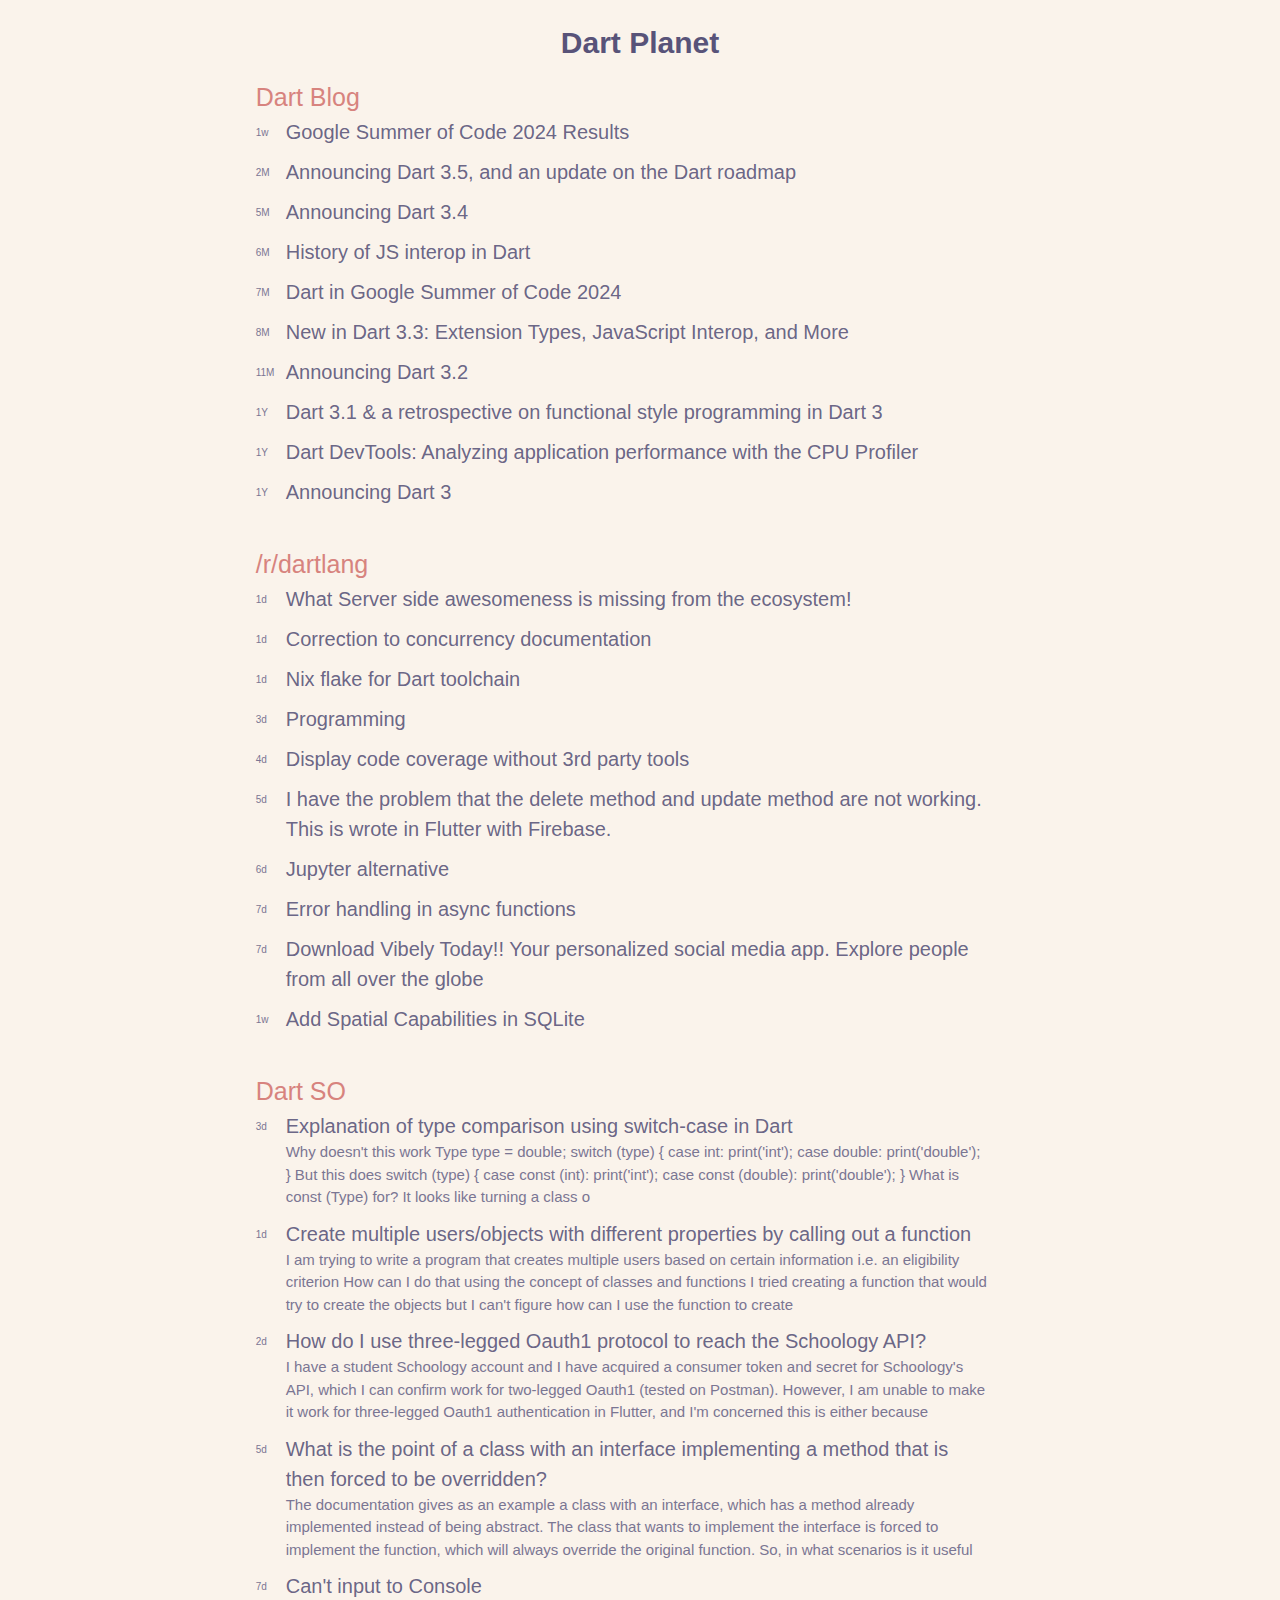
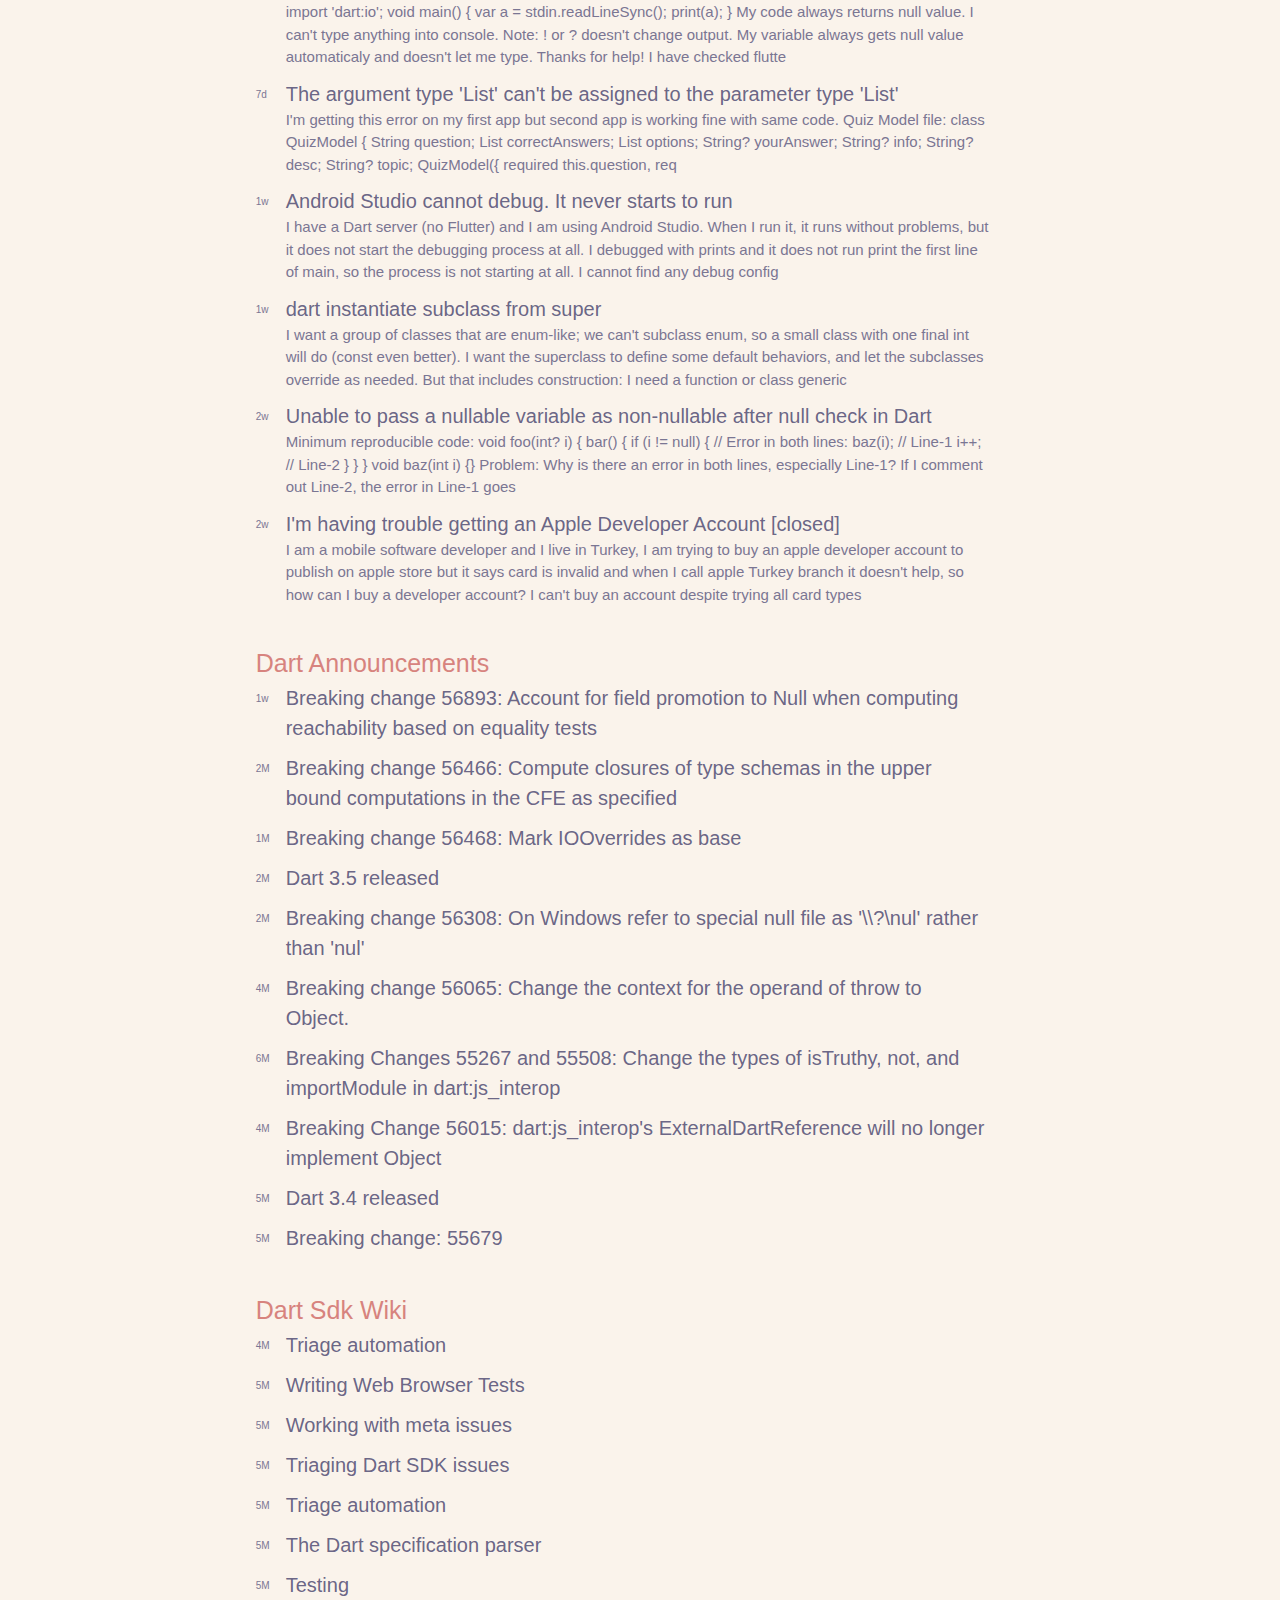
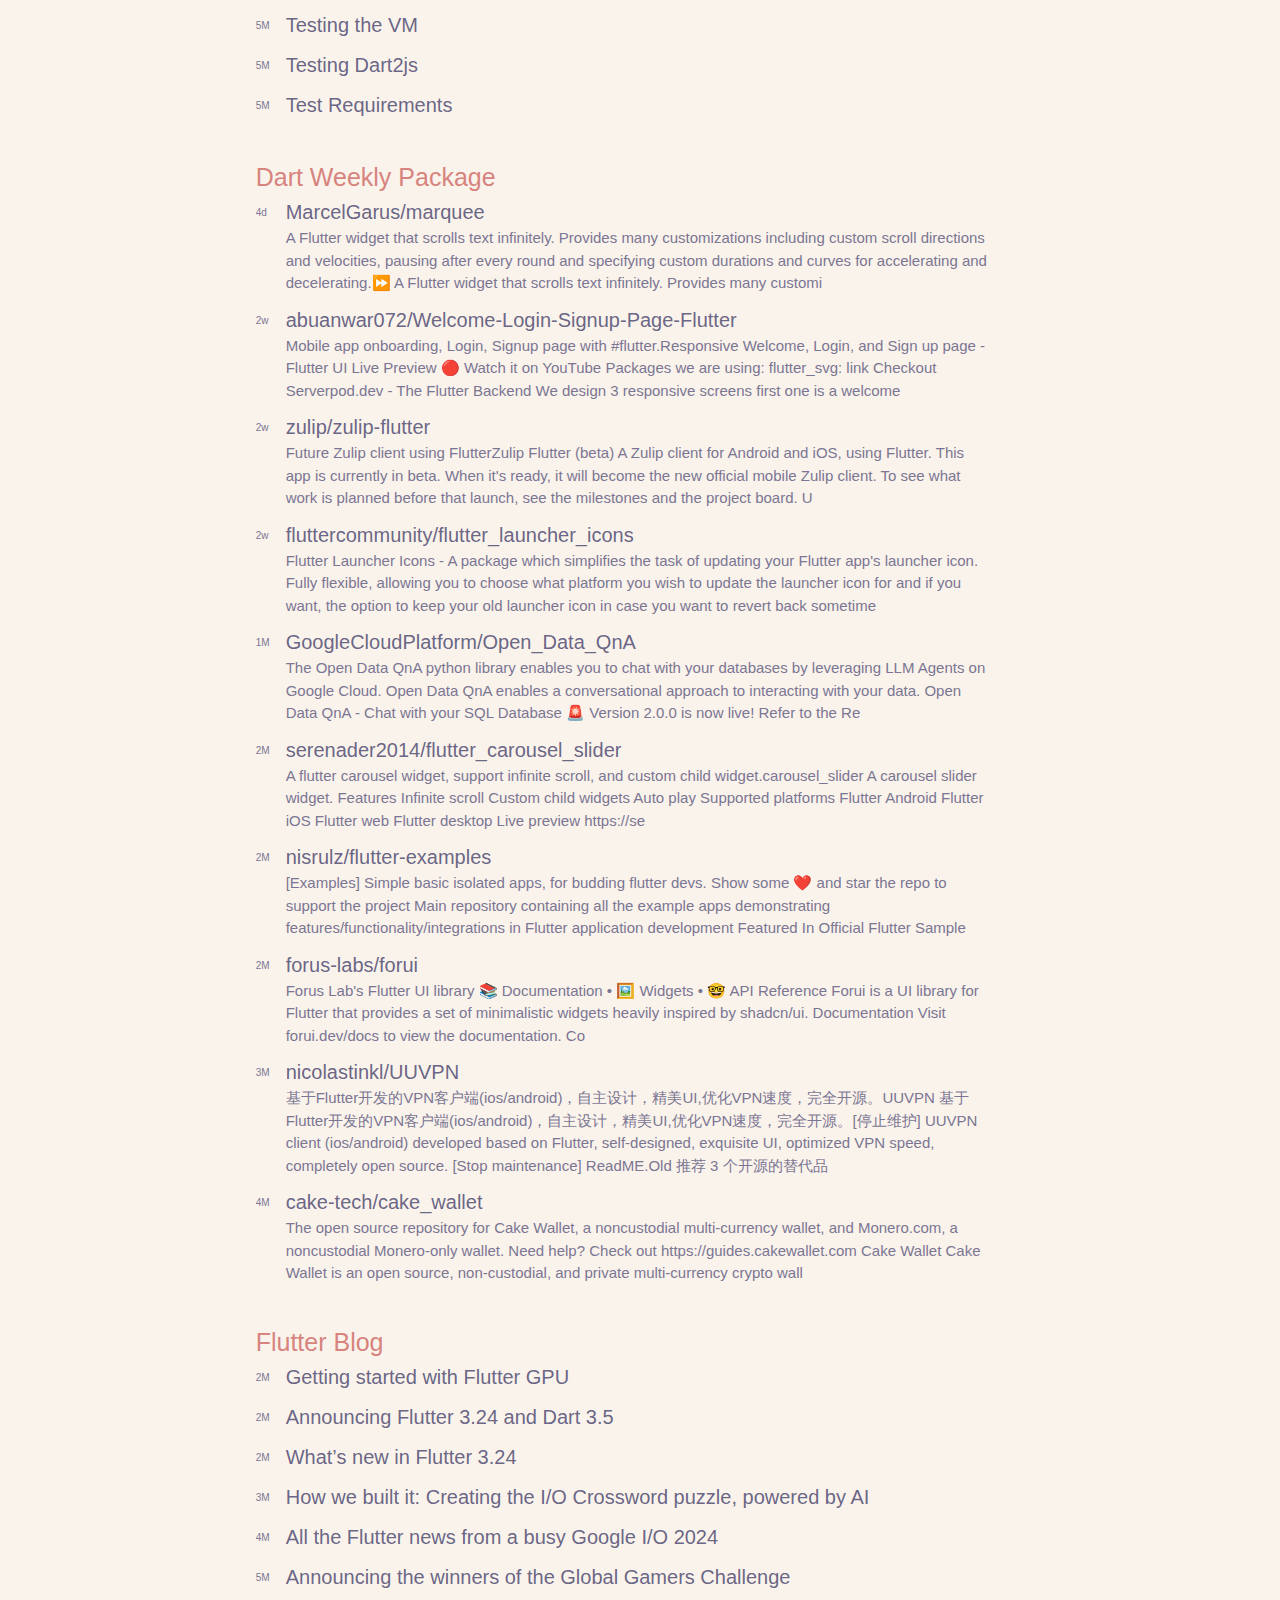
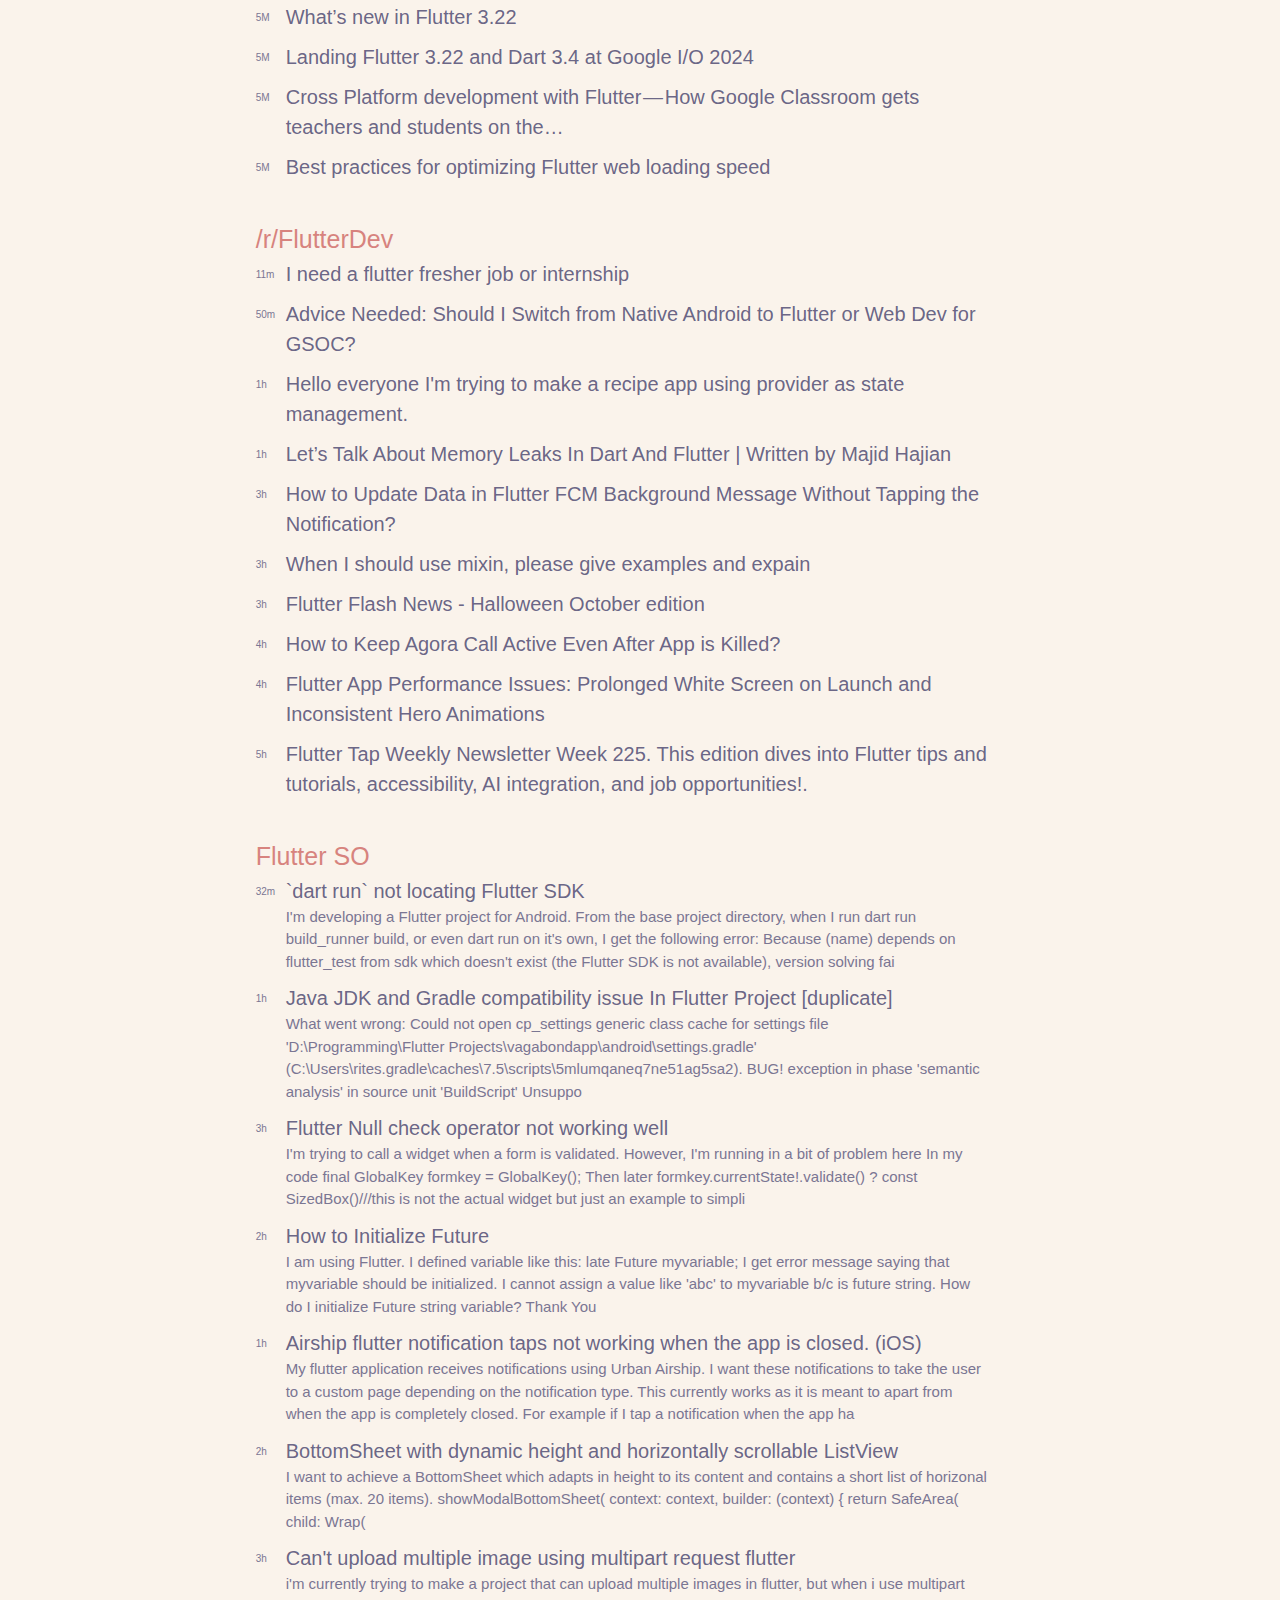
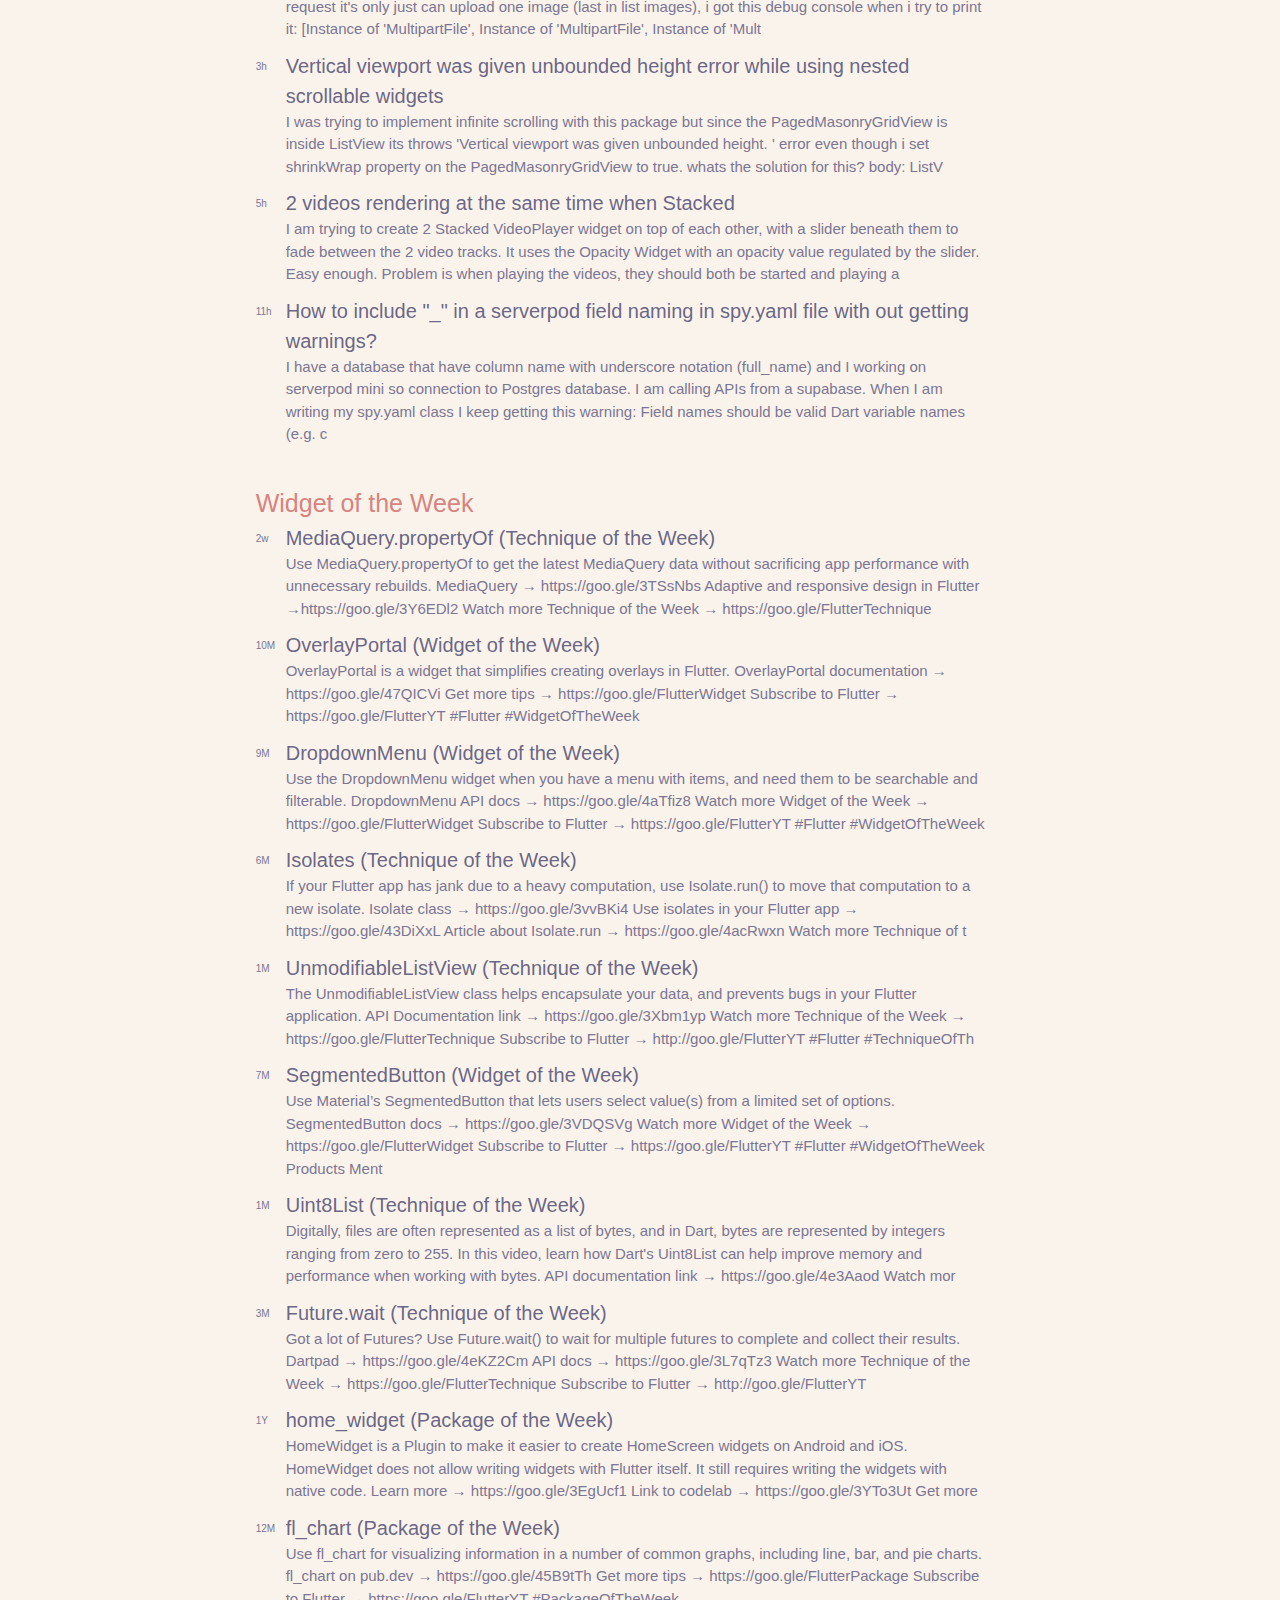
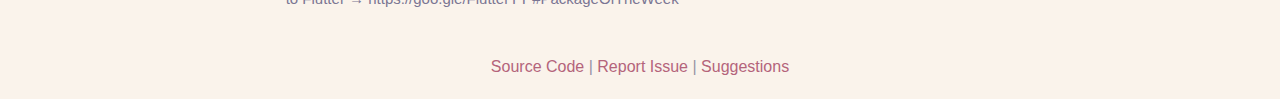
==== commit 8a6fd053: "update webpage" ====
--- a/index.html
+++ b/index.html
@@ -20,7 +20,7 @@
     <meta name="twitter:title" content="Dart Planet" />
     <meta name="twitter:description" content="One-Stop Dart/Flutter News" />
     <meta name="twitter:card" content="summary_large_image" />
-    <meta name="planet-rendered" content="2024-10-22T12:00:10.614230" />
+    <meta name="planet-rendered" content="2024-10-22T19:00:11.370261" />
     <script type="application/ld+json">
       {
         "@context": "http://schema.org",
@@ -43,7 +43,7 @@
         <h2><a name="dart-blog" href="https://medium.com/dartlang?source=rss----23738d481ce8---4" target="_blank">Dart Blog</a></h2>
         <div class="feed-items">
           <div class="feed-item">
-      <time datetime="2024-10-14T17:23:41.000Z" title="2024-10-14T17:23:41.000Z">7d</time>
+      <time datetime="2024-10-14T17:23:41.000Z" title="2024-10-14T17:23:41.000Z">1w</time>
       <div class="item">
         <a href="https://medium.com/dartlang/google-summer-of-code-2024-results-ae925357d2d7?source=rss----23738d481ce8---4" target="_blank">Google Summer of Code 2024 Results</a>
         
@@ -137,7 +137,7 @@
         <h2><a name="dart-reddit" href="https://www.reddit.com/r/dartlang/" target="_blank">/r/dartlang</a></h2>
         <div class="feed-items">
           <div class="feed-item">
-      <time datetime="2024-10-21T15:17:52.000Z" title="2024-10-21T15:17:52.000Z">20h</time>
+      <time datetime="2024-10-21T15:17:52.000Z" title="2024-10-21T15:17:52.000Z">1d</time>
       <div class="item">
         <a href="https://www.reddit.com/r/dartlang/comments/1g8s6e1/what_server_side_awesomeness_is_missing_from_the/" target="_blank">What Server side awesomeness is missing from the ecosystem!</a>
         
@@ -200,7 +200,7 @@
     </div>
     
     <div class="feed-item">
-      <time datetime="2024-10-15T15:17:41.000Z" title="2024-10-15T15:17:41.000Z">6d</time>
+      <time datetime="2024-10-15T15:17:41.000Z" title="2024-10-15T15:17:41.000Z">7d</time>
       <div class="item">
         <a href="https://www.reddit.com/r/dartlang/comments/1g4a5xc/error_handling_in_async_functions/" target="_blank">Error handling in async functions</a>
         
@@ -231,7 +231,7 @@
         <h2><a name="dart-so" href="https://stackoverflow.com/questions/tagged/?tagnames=dart+-flutter&sort=active" target="_blank">Dart SO</a></h2>
         <div class="feed-items">
           <div class="feed-item">
-      <time datetime="2024-10-19T16:01:03.000Z" title="2024-10-19T16:01:03.000Z">2d</time>
+      <time datetime="2024-10-19T16:01:03.000Z" title="2024-10-19T16:01:03.000Z">3d</time>
       <div class="item">
         <a href="https://stackoverflow.com/questions/79105357/explanation-of-type-comparison-using-switch-case-in-dart" target="_blank">Explanation of type comparison using switch-case in Dart</a>
         <div class="feed-item-description">Why doesn't this work
@@ -277,7 +277,7 @@
     </div>
     
     <div class="feed-item">
-      <time datetime="2024-10-17T16:06:26.000Z" title="2024-10-17T16:06:26.000Z">4d</time>
+      <time datetime="2024-10-17T16:06:26.000Z" title="2024-10-17T16:06:26.000Z">5d</time>
       <div class="item">
         <a href="https://stackoverflow.com/questions/79098975/what-is-the-point-of-a-class-with-an-interface-implementing-a-method-that-is-the" target="_blank">What is the point of a class with an interface implementing a method that is then forced to be overridden?</a>
         <div class="feed-item-description">The documentation gives as an example a class with an interface, which has a method already implemented instead of being abstract.
@@ -288,7 +288,7 @@
     </div>
     
     <div class="feed-item">
-      <time datetime="2024-10-15T17:02:48.000Z" title="2024-10-15T17:02:48.000Z">6d</time>
+      <time datetime="2024-10-15T17:02:48.000Z" title="2024-10-15T17:02:48.000Z">7d</time>
       <div class="item">
         <a href="https://stackoverflow.com/questions/79091018/cant-input-to-console" target="_blank">Can't input to Console</a>
         <div class="feed-item-description">import 'dart:io';
@@ -309,7 +309,7 @@
     </div>
     
     <div class="feed-item">
-      <time datetime="2024-10-15T16:06:15.000Z" title="2024-10-15T16:06:15.000Z">6d</time>
+      <time datetime="2024-10-15T16:06:15.000Z" title="2024-10-15T16:06:15.000Z">7d</time>
       <div class="item">
         <a href="https://stackoverflow.com/questions/79090815/the-argument-type-listdynamic-cant-be-assigned-to-the-parameter-type-list" target="_blank">The argument type 'List<dynamic>' can't be assigned to the parameter type 'List<QuestionCategory>'</a>
         <div class="feed-item-description">I'm getting this error on my first app but second app is working fine with same code.
@@ -386,7 +386,7 @@
         <h2><a name="dart-announce" href="https://groups.google.com/a/dartlang.org/g/announce" target="_blank">Dart Announcements</a></h2>
         <div class="feed-items">
           <div class="feed-item">
-      <time datetime="2024-10-14T15:58:00.000Z" title="2024-10-14T15:58:00.000Z">7d</time>
+      <time datetime="2024-10-14T15:58:00.000Z" title="2024-10-14T15:58:00.000Z">1w</time>
       <div class="item">
         <a href="https://groups.google.com/a/dartlang.org/g/announce/c/Z8AwUH6XRxk" target="_blank">Breaking change 56893: Account for field promotion to Null when computing reachability based on equality tests</a>
         
@@ -827,90 +827,90 @@
         <h2><a name="flutter-reddit" href="https://www.reddit.com/r/FlutterDev/" target="_blank">/r/FlutterDev</a></h2>
         <div class="feed-items">
           <div class="feed-item">
-      <time datetime="2024-10-22T10:22:51.000Z" title="2024-10-22T10:22:51.000Z">1h</time>
-      <div class="item">
-        <a href="https://www.reddit.com/r/FlutterDev/comments/1g9esxc/getting_sponsors_for_my_app/" target="_blank">Getting Sponsors for My App</a>
-        
-      </div>
-      <div class="share" title="copy url"></div>
-    </div>
-    
-    <div class="feed-item">
-      <time datetime="2024-10-22T10:05:22.000Z" title="2024-10-22T10:05:22.000Z">1h</time>
-      <div class="item">
-        <a href="https://www.reddit.com/r/FlutterDev/comments/1g9ejp1/new_flutter_package_rating_and_feedback_collector/" target="_blank">New Flutter Package: rating_and_feedback_collector - Custom Rating Bars with Emojis, Store Reviews & Feedback System 🌟</a>
-        
-      </div>
-      <div class="share" title="copy url"></div>
-    </div>
-    
-    <div class="feed-item">
-      <time datetime="2024-10-22T09:30:21.000Z" title="2024-10-22T09:30:21.000Z">2h</time>
-      <div class="item">
-        <a href="https://www.reddit.com/r/FlutterDev/comments/1g9e2sd/new_flutter_package_islamic_hijri_calendar_widget/" target="_blank">New Flutter Package: islamic_hijri_calendar Widget - A Customizable Dual Calendar System (Gregorian + Hijri) 📅</a>
-        
-      </div>
-      <div class="share" title="copy url"></div>
-    </div>
-    
-    <div class="feed-item">
-      <time datetime="2024-10-22T07:28:15.000Z" title="2024-10-22T07:28:15.000Z">4h</time>
-      <div class="item">
-        <a href="https://www.reddit.com/r/FlutterDev/comments/1g9chos/web_into_app_convert_website_to_a_flutter_app/" target="_blank">Web Into App - Convert Website to a Flutter App (Android, iOS)</a>
-        
-      </div>
-      <div class="share" title="copy url"></div>
-    </div>
-    
-    <div class="feed-item">
-      <time datetime="2024-10-22T06:18:02.000Z" title="2024-10-22T06:18:02.000Z">5h</time>
-      <div class="item">
-        <a href="https://www.reddit.com/r/FlutterDev/comments/1g9bk20/master_state_management_in_flutter_with_provider/" target="_blank">🚀 Master State Management in Flutter with Provider! 🛠️ (Video + Source Code)</a>
-        
-      </div>
-      <div class="share" title="copy url"></div>
-    </div>
-    
-    <div class="feed-item">
-      <time datetime="2024-10-22T04:26:48.000Z" title="2024-10-22T04:26:48.000Z">7h</time>
-      <div class="item">
-        <a href="https://www.reddit.com/r/FlutterDev/comments/1g99uuk/day_36_ultimate_guide_to_naming_your_app_for_all/" target="_blank">Day 36: Ultimate Guide to Naming Your App for All Platforms: EComm Setup</a>
-        
-      </div>
-      <div class="share" title="copy url"></div>
-    </div>
-    
-    <div class="feed-item">
-      <time datetime="2024-10-22T00:38:44.000Z" title="2024-10-22T00:38:44.000Z">11h</time>
-      <div class="item">
-        <a href="https://www.reddit.com/r/FlutterDev/comments/1g95itc/whats_the_best_mac_for_flutter_developing/" target="_blank">What's the best Mac for Flutter developing</a>
-        
-      </div>
-      <div class="share" title="copy url"></div>
-    </div>
-    
-    <div class="feed-item">
-      <time datetime="2024-10-21T20:36:19.000Z" title="2024-10-21T20:36:19.000Z">15h</time>
-      <div class="item">
-        <a href="https://www.reddit.com/r/FlutterDev/comments/1g903rk/seeking_feedback_on_a_much_easier_method_of/" target="_blank">Seeking feedback on a much easier method of generating Hive TypeAdapters</a>
-        
-      </div>
-      <div class="share" title="copy url"></div>
-    </div>
-    
-    <div class="feed-item">
-      <time datetime="2024-10-21T19:30:13.000Z" title="2024-10-21T19:30:13.000Z">16h</time>
-      <div class="item">
-        <a href="https://www.reddit.com/r/FlutterDev/comments/1g8ygc4/code_quality_for_publishing/" target="_blank">Code quality for publishing</a>
-        
-      </div>
-      <div class="share" title="copy url"></div>
-    </div>
-    
-    <div class="feed-item">
-      <time datetime="2024-10-21T18:46:40.000Z" title="2024-10-21T18:46:40.000Z">17h</time>
-      <div class="item">
-        <a href="https://www.reddit.com/r/FlutterDev/comments/1g8xdjb/getting_a_job_as_a_flutter_dev/" target="_blank">Getting a job as a Flutter dev…</a>
+      <time datetime="2024-10-22T18:49:00.000Z" title="2024-10-22T18:49:00.000Z">11m</time>
+      <div class="item">
+        <a href="https://www.reddit.com/r/FlutterDev/comments/1g9ps2r/i_need_a_flutter_fresher_job_or_internship/" target="_blank">I need a flutter fresher job or internship</a>
+        
+      </div>
+      <div class="share" title="copy url"></div>
+    </div>
+    
+    <div class="feed-item">
+      <time datetime="2024-10-22T18:09:30.000Z" title="2024-10-22T18:09:30.000Z">50m</time>
+      <div class="item">
+        <a href="https://www.reddit.com/r/FlutterDev/comments/1g9ot6h/advice_needed_should_i_switch_from_native_android/" target="_blank">Advice Needed: Should I Switch from Native Android to Flutter or Web Dev for GSOC?</a>
+        
+      </div>
+      <div class="share" title="copy url"></div>
+    </div>
+    
+    <div class="feed-item">
+      <time datetime="2024-10-22T17:17:46.000Z" title="2024-10-22T17:17:46.000Z">1h</time>
+      <div class="item">
+        <a href="https://www.reddit.com/r/FlutterDev/comments/1g9njx6/hello_everyone_im_trying_to_make_a_recipe_app/" target="_blank">Hello everyone I'm trying to make a recipe app using provider as state management.</a>
+        
+      </div>
+      <div class="share" title="copy url"></div>
+    </div>
+    
+    <div class="feed-item">
+      <time datetime="2024-10-22T17:08:47.000Z" title="2024-10-22T17:08:47.000Z">1h</time>
+      <div class="item">
+        <a href="https://www.reddit.com/r/FlutterDev/comments/1g9nc3p/lets_talk_about_memory_leaks_in_dart_and_flutter/" target="_blank">Let’s Talk About Memory Leaks In Dart And Flutter | Written by Majid Hajian</a>
+        
+      </div>
+      <div class="share" title="copy url"></div>
+    </div>
+    
+    <div class="feed-item">
+      <time datetime="2024-10-22T15:39:11.000Z" title="2024-10-22T15:39:11.000Z">3h</time>
+      <div class="item">
+        <a href="https://www.reddit.com/r/FlutterDev/comments/1g9l5lb/how_to_update_data_in_flutter_fcm_background/" target="_blank">How to Update Data in Flutter FCM Background Message Without Tapping the Notification?</a>
+        
+      </div>
+      <div class="share" title="copy url"></div>
+    </div>
+    
+    <div class="feed-item">
+      <time datetime="2024-10-22T15:30:06.000Z" title="2024-10-22T15:30:06.000Z">3h</time>
+      <div class="item">
+        <a href="https://www.reddit.com/r/FlutterDev/comments/1g9kxvj/when_i_should_use_mixin_please_give_examples_and/" target="_blank">When I should use mixin, please give examples and expain</a>
+        
+      </div>
+      <div class="share" title="copy url"></div>
+    </div>
+    
+    <div class="feed-item">
+      <time datetime="2024-10-22T15:29:45.000Z" title="2024-10-22T15:29:45.000Z">3h</time>
+      <div class="item">
+        <a href="https://www.reddit.com/r/FlutterDev/comments/1g9kxld/flutter_flash_news_halloween_october_edition/" target="_blank">Flutter Flash News - Halloween October edition</a>
+        
+      </div>
+      <div class="share" title="copy url"></div>
+    </div>
+    
+    <div class="feed-item">
+      <time datetime="2024-10-22T14:58:22.000Z" title="2024-10-22T14:58:22.000Z">4h</time>
+      <div class="item">
+        <a href="https://www.reddit.com/r/FlutterDev/comments/1g9k69d/how_to_keep_agora_call_active_even_after_app_is/" target="_blank">How to Keep Agora Call Active Even After App is Killed?</a>
+        
+      </div>
+      <div class="share" title="copy url"></div>
+    </div>
+    
+    <div class="feed-item">
+      <time datetime="2024-10-22T14:37:28.000Z" title="2024-10-22T14:37:28.000Z">4h</time>
+      <div class="item">
+        <a href="https://www.reddit.com/r/FlutterDev/comments/1g9jouy/flutter_app_performance_issues_prolonged_white/" target="_blank">Flutter App Performance Issues: Prolonged White Screen on Launch and Inconsistent Hero Animations</a>
+        
+      </div>
+      <div class="share" title="copy url"></div>
+    </div>
+    
+    <div class="feed-item">
+      <time datetime="2024-10-22T13:27:29.000Z" title="2024-10-22T13:27:29.000Z">5h</time>
+      <div class="item">
+        <a href="https://www.reddit.com/r/FlutterDev/comments/1g9i4by/flutter_tap_weekly_newsletter_week_225_this/" target="_blank">Flutter Tap Weekly Newsletter Week 225. This edition dives into Flutter tips and tutorials, accessibility, AI integration, and job opportunities!.</a>
         
       </div>
       <div class="share" title="copy url"></div>
@@ -921,139 +921,121 @@
         <h2><a name="flutter-so" href="https://stackoverflow.com/questions/tagged/?tagnames=flutter&sort=active" target="_blank">Flutter SO</a></h2>
         <div class="feed-items">
           <div class="feed-item">
-      <time datetime="2024-10-22T10:24:35.000Z" title="2024-10-22T10:24:35.000Z">1h</time>
-      <div class="item">
-        <a href="https://stackoverflow.com/questions/79113584/issues-implementing-otp-auto-fill-in-flutter-for-ios" target="_blank">Issues Implementing OTP Auto-Fill in Flutter for iOS</a>
-        <div class="feed-item-description">I'm trying to implement OTP auto-fill in my Flutter app for iOS, but it's not working as expected. Here are the details of my implementation:
-I've added the necessary dependencies in my pubspec.yaml:
-dependencies:
-  flutter:
-    sdk: flutter
-  flutter_sms_autofill: ^1.4.0
-
-I've configured AppDelegat</div>
-      </div>
-      <div class="share" title="copy url"></div>
-    </div>
-    
-    <div class="feed-item">
-      <time datetime="2024-10-22T11:27:11.000Z" title="2024-10-22T11:27:11.000Z">32m</time>
-      <div class="item">
-        <a href="https://stackoverflow.com/questions/79113820/the-argument-type-textstyle-cannot-be-assigned-to-the-parameter-type-textstyle" target="_blank">The argument type TextStyle cannot be assigned to the Parameter type TextStyle? in flutter</a>
-        <div class="feed-item-description">When I use textstyle() function I am facing problem 'The argument type TextStyle cannot be assigned to the Parameter type TextStyle?'. please solve my problem .
-this is my textstyle function.
-import 'dart:ui';
-
-TextStyle mTextSyle15(){
-return TextStyle(
-fontSize: 15,
-);
-}
-TextStyle mTextSyle25(){
-re</div>
-      </div>
-      <div class="share" title="copy url"></div>
-    </div>
-    
-    <div class="feed-item">
-      <time datetime="2024-10-22T11:10:47.000Z" title="2024-10-22T11:10:47.000Z">49m</time>
-      <div class="item">
-        <a href="https://stackoverflow.com/questions/79113762/gradle-based-error-while-i-work-on-flutter-error-comes-when-compiling-the-code" target="_blank">Gradle based error while i work on flutter. Error comes when compiling the code</a>
-        <div class="feed-item-description">Some Gradle based error that get triggered while compiling the code.
-Tried quite a lot of things but nothing seem to help.
-What went wrong:
-Execution failed for task ':gradle:compileGroovy'.
-&gt; BUG! exception in phase 'semantic analysis' in source unit 'C:\src\flutter\packages\flutter_tools\gradle</div>
-      </div>
-      <div class="share" title="copy url"></div>
-    </div>
-    
-    <div class="feed-item">
-      <time datetime="2024-10-22T10:49:57.000Z" title="2024-10-22T10:49:57.000Z">1h</time>
-      <div class="item">
-        <a href="https://stackoverflow.com/questions/79113681/how-to-implement-push-notification-for-windows-flutter-app" target="_blank">How to implement push notification for windows flutter app?</a>
-        <div class="feed-item-description">I'm trying to implement push notification on windows flutter apps but could not  find any plugin for it.
-I've used firebase_messaging plugin to get fcmToken for other platforms like android, iOS, MacOS and web but it doesn't support windows platform but I need to implement this on windows as well.
-
-</div>
-      </div>
-      <div class="share" title="copy url"></div>
-    </div>
-    
-    <div class="feed-item">
-      <time datetime="2024-10-22T10:57:10.000Z" title="2024-10-22T10:57:10.000Z">1h</time>
-      <div class="item">
-        <a href="https://stackoverflow.com/questions/79113710/how-to-correctly-load-and-show-images-with-flutter-photo-manager" target="_blank">How to correctly load and show images with flutter_photo_manager?</a>
-        <div class="feed-item-description">As in the title: how can I load and show images which exist in the Gallery having their ID?
-AssetEntity.fromId returns a future, but I don't know how to successfully use it inside the AssetEntityImageProvider.
-Any help?
-My code is the following
-class AnalyzeMedia extends StatefulWidget {
-  @override</div>
-      </div>
-      <div class="share" title="copy url"></div>
-    </div>
-    
-    <div class="feed-item">
-      <time datetime="2024-10-22T10:41:00.000Z" title="2024-10-22T10:41:00.000Z">1h</time>
-      <div class="item">
-        <a href="https://stackoverflow.com/questions/79113651/when-using-extendbody-bottomnavigationbar-the-same-content-as-listview-and-sl" target="_blank">When using extendBody + bottomNavigationBar ,The same content as listview and sliverList results in inconsistent scrolling behavior to the bottom</a>
-        <div class="feed-item-description">The same content causes inconsistent scrolling behavior to the bottom. I wish sliver could be like a listview, but now sliver scrolls a little longer and has a noticeable lag
-ListView √
-import 'package:flutter/material.dart';
-import 'package:flutter/services.dart';
-
-void main() {
-  runApp(const MyAp</div>
-      </div>
-      <div class="share" title="copy url"></div>
-    </div>
-    
-    <div class="feed-item">
-      <time datetime="2024-10-22T07:42:53.000Z" title="2024-10-22T07:42:53.000Z">4h</time>
-      <div class="item">
-        <a href="https://stackoverflow.com/questions/79112927/cocoapods-installation-fails-with-firebase-in-flutter-on-macos-pod-install-issu" target="_blank">CocoaPods Installation Fails with Firebase in Flutter on macOS (pod install issue)</a>
-        <div class="feed-item-description">Issue:
-I'm having trouble installing CocoaPods for Firebase in my Flutter project on macOS.
-When I run pod install, I get this error:
-rovshenhojayev@Rovshens-MacBook-Air ios % pod install
-Analyzing dependencies
-cloud_firestore: Using Firebase SDK version '11.2.0' defined in 'firebase_core'
-firebase_</div>
-      </div>
-      <div class="share" title="copy url"></div>
-    </div>
-    
-    <div class="feed-item">
-      <time datetime="2024-10-22T09:38:30.000Z" title="2024-10-22T09:38:30.000Z">2h</time>
-      <div class="item">
-        <a href="https://stackoverflow.com/questions/79113385/postman-error-status-409-conflict-with-javascript-in-response-body-during-api" target="_blank">"Postman Error: Status 409 Conflict with JavaScript in Response Body During API Login Request"</a>
-        <div class="feed-item-description">Problem Description: I'm trying to send a POST request to the login endpoint of my API using Postman, but I keep receiving a 409 Conflict error with JavaScript code in the response body. The response contains the following HTML:
-
-  document.cookie = "humans_21909=1"; 
-  document.location.reload(true</div>
-      </div>
-      <div class="share" title="copy url"></div>
-    </div>
-    
-    <div class="feed-item">
-      <time datetime="2024-10-22T06:56:32.000Z" title="2024-10-22T06:56:32.000Z">5h</time>
-      <div class="item">
-        <a href="https://stackoverflow.com/questions/79112779/firebase-realtime-database-info-connected-listener-always-says-false-flutte" target="_blank">Firebase Realtime Database .info/connected listener always says "false." (Flutter)</a>
-        <div class="feed-item-description">In a Flutter/Firebase app, I am trying to have a way of tracking whether users are "online" or not (for purposes of having a directory filterable by "is Online", for exmaple).
-At the point in the app where the uid becomes known, I added this:
-void _setUpPresenceListener(String uid) async {
-
-  // ***</div>
-      </div>
-      <div class="share" title="copy url"></div>
-    </div>
-    
-    <div class="feed-item">
-      <time datetime="2024-10-22T06:52:28.000Z" title="2024-10-22T06:52:28.000Z">5h</time>
-      <div class="item">
-        <a href="https://stackoverflow.com/questions/79112766/unable-to-update-live-activities-in-background-and-lock-screen-using-fcm-push-no" target="_blank">Unable to Update Live Activities in Background and Lock Screen Using FCM Push Notifications in Flutter</a>
-        <div class="feed-item-description">I'm working on a Flutter application that uses Firebase Cloud Messaging (FCM) to send push notifications. I want to update live activities whenever I receive a push notification, but I'm facing an issue where the live activities are not updating when the app is in the background or on the lock scree</div>
+      <time datetime="2024-10-22T18:28:04.000Z" title="2024-10-22T18:28:04.000Z">32m</time>
+      <div class="item">
+        <a href="https://stackoverflow.com/questions/79115368/dart-run-not-locating-flutter-sdk" target="_blank">`dart run` not locating Flutter SDK</a>
+        <div class="feed-item-description">I'm developing a Flutter project for Android. From the base project directory, when I run dart run build_runner build, or even dart run on it's own, I get the following error:
+
+Because (name) depends on flutter_test from sdk which doesn't exist (the Flutter SDK is not available), version solving fai</div>
+      </div>
+      <div class="share" title="copy url"></div>
+    </div>
+    
+    <div class="feed-item">
+      <time datetime="2024-10-22T17:57:59.000Z" title="2024-10-22T17:57:59.000Z">1h</time>
+      <div class="item">
+        <a href="https://stackoverflow.com/questions/79115281/java-jdk-and-gradle-compatibility-issue-in-flutter-project" target="_blank">Java JDK and Gradle compatibility issue In Flutter Project [duplicate]</a>
+        <div class="feed-item-description">What went wrong:
+Could not open cp_settings generic class cache for settings file 'D:\Programming\Flutter Projects\vagabondapp\android\settings.gradle' (C:\Users\rites.gradle\caches\7.5\scripts\5mlumqaneq7ne51ag5sa2).
+
+
+BUG! exception in phase 'semantic analysis' in source unit 'BuildScript' Unsuppo</div>
+      </div>
+      <div class="share" title="copy url"></div>
+    </div>
+    
+    <div class="feed-item">
+      <time datetime="2024-10-22T15:02:03.000Z" title="2024-10-22T15:02:03.000Z">3h</time>
+      <div class="item">
+        <a href="https://stackoverflow.com/questions/79114715/flutter-null-check-operator-not-working-well" target="_blank">Flutter Null check operator not working well</a>
+        <div class="feed-item-description">I'm trying to call a widget when a form is validated. However, I'm running in a bit of problem here
+In my code
+  final GlobalKey formkey = GlobalKey();
+
+Then later
+formkey.currentState!.validate() 
+                      ? const SizedBox()///this is not the actual widget but just an example to simpli</div>
+      </div>
+      <div class="share" title="copy url"></div>
+    </div>
+    
+    <div class="feed-item">
+      <time datetime="2024-10-22T16:58:01.000Z" title="2024-10-22T16:58:01.000Z">2h</time>
+      <div class="item">
+        <a href="https://stackoverflow.com/questions/79115125/how-to-initialize-futurestring" target="_blank">How to Initialize Future<String></a>
+        <div class="feed-item-description">I am using Flutter.
+I defined variable like this:
+late Future myvariable;
+
+I get error message saying that myvariable should be initialized.
+I cannot assign a value like 'abc' to myvariable b/c is future string.
+How do I initialize Future string variable?
+Thank You</div>
+      </div>
+      <div class="share" title="copy url"></div>
+    </div>
+    
+    <div class="feed-item">
+      <time datetime="2024-10-22T17:24:43.000Z" title="2024-10-22T17:24:43.000Z">1h</time>
+      <div class="item">
+        <a href="https://stackoverflow.com/questions/79115192/airship-flutter-notification-taps-not-working-when-the-app-is-closed-ios" target="_blank">Airship flutter notification taps not working when the app is closed. (iOS)</a>
+        <div class="feed-item-description">My flutter application receives notifications using Urban Airship. I want these notifications to take the user to a custom page depending on the notification type. This currently works as it is meant to apart from when the app is completely closed. For example if I tap a notification when the app ha</div>
+      </div>
+      <div class="share" title="copy url"></div>
+    </div>
+    
+    <div class="feed-item">
+      <time datetime="2024-10-22T16:16:08.000Z" title="2024-10-22T16:16:08.000Z">2h</time>
+      <div class="item">
+        <a href="https://stackoverflow.com/questions/79114988/bottomsheet-with-dynamic-height-and-horizontally-scrollable-listview" target="_blank">BottomSheet with dynamic height and horizontally scrollable ListView</a>
+        <div class="feed-item-description">I want to achieve a BottomSheet which adapts in height to its content and contains a short list of horizonal items (max. 20 items).
+showModalBottomSheet(
+                  context: context,
+                  builder: (context) {
+                    return SafeArea(
+                      child: Wrap(</div>
+      </div>
+      <div class="share" title="copy url"></div>
+    </div>
+    
+    <div class="feed-item">
+      <time datetime="2024-10-22T15:23:22.000Z" title="2024-10-22T15:23:22.000Z">3h</time>
+      <div class="item">
+        <a href="https://stackoverflow.com/questions/79114804/cant-upload-multiple-image-using-multipart-request-flutter" target="_blank">Can't upload multiple image using multipart request flutter</a>
+        <div class="feed-item-description">i'm currently trying to make a project that can upload multiple images in flutter, but when i use multipart request it's only just can upload one image (last in list images),
+i got this debug console when i try to print it:
+[Instance of 'MultipartFile', Instance of 'MultipartFile', Instance of 'Mult</div>
+      </div>
+      <div class="share" title="copy url"></div>
+    </div>
+    
+    <div class="feed-item">
+      <time datetime="2024-10-22T15:01:20.000Z" title="2024-10-22T15:01:20.000Z">3h</time>
+      <div class="item">
+        <a href="https://stackoverflow.com/questions/79114708/vertical-viewport-was-given-unbounded-height-error-while-using-nested-scrollable" target="_blank">Vertical viewport was given unbounded height error while using nested scrollable widgets</a>
+        <div class="feed-item-description">I was trying to implement infinite scrolling with  this package  but since the PagedMasonryGridView is inside ListView its throws 'Vertical viewport was given unbounded height.
+' error even though i set shrinkWrap property on the PagedMasonryGridView to true. whats the solution for this?
+body: ListV</div>
+      </div>
+      <div class="share" title="copy url"></div>
+    </div>
+    
+    <div class="feed-item">
+      <time datetime="2024-10-22T13:45:47.000Z" title="2024-10-22T13:45:47.000Z">5h</time>
+      <div class="item">
+        <a href="https://stackoverflow.com/questions/79114369/2-videos-rendering-at-the-same-time-when-stacked" target="_blank">2 videos rendering at the same time when Stacked</a>
+        <div class="feed-item-description">I am trying to create 2 Stacked VideoPlayer widget on top of each other, with a slider beneath them to fade between the 2 video tracks. It uses the Opacity Widget with an opacity value regulated by the slider. Easy enough. Problem is when playing the videos, they should both be started and playing a</div>
+      </div>
+      <div class="share" title="copy url"></div>
+    </div>
+    
+    <div class="feed-item">
+      <time datetime="2024-10-22T07:28:37.000Z" title="2024-10-22T07:28:37.000Z">11h</time>
+      <div class="item">
+        <a href="https://stackoverflow.com/questions/79112885/how-to-include-in-a-serverpod-field-naming-in-spy-yaml-file-with-out-getting" target="_blank">How to include "_" in a serverpod field naming in spy.yaml file with out getting warnings?</a>
+        <div class="feed-item-description">I have a database that have column name with underscore notation (full_name) and I working on serverpod mini so connection to Postgres database. I am calling APIs from a supabase.
+When I am writing my spy.yaml class I keep getting this warning:
+Field names should be valid Dart variable names (e.g. c</div>
       </div>
       <div class="share" title="copy url"></div>
     </div>
@@ -1140,7 +1122,7 @@
     </div>
     
     <div class="feed-item">
-      <time datetime="2024-03-26T16:00:27.000Z" title="2024-03-26T16:00:27.000Z">6M</time>
+      <time datetime="2024-03-26T16:00:27.000Z" title="2024-03-26T16:00:27.000Z">7M</time>
       <div class="item">
         <a href="https://www.youtube.com/watch?v=Kj6jwKsVC3A" target="_blank">SegmentedButton (Widget of the Week)</a>
         <div class="feed-item-description">Use Material’s SegmentedButton that lets users select value(s) from a limited set of options.
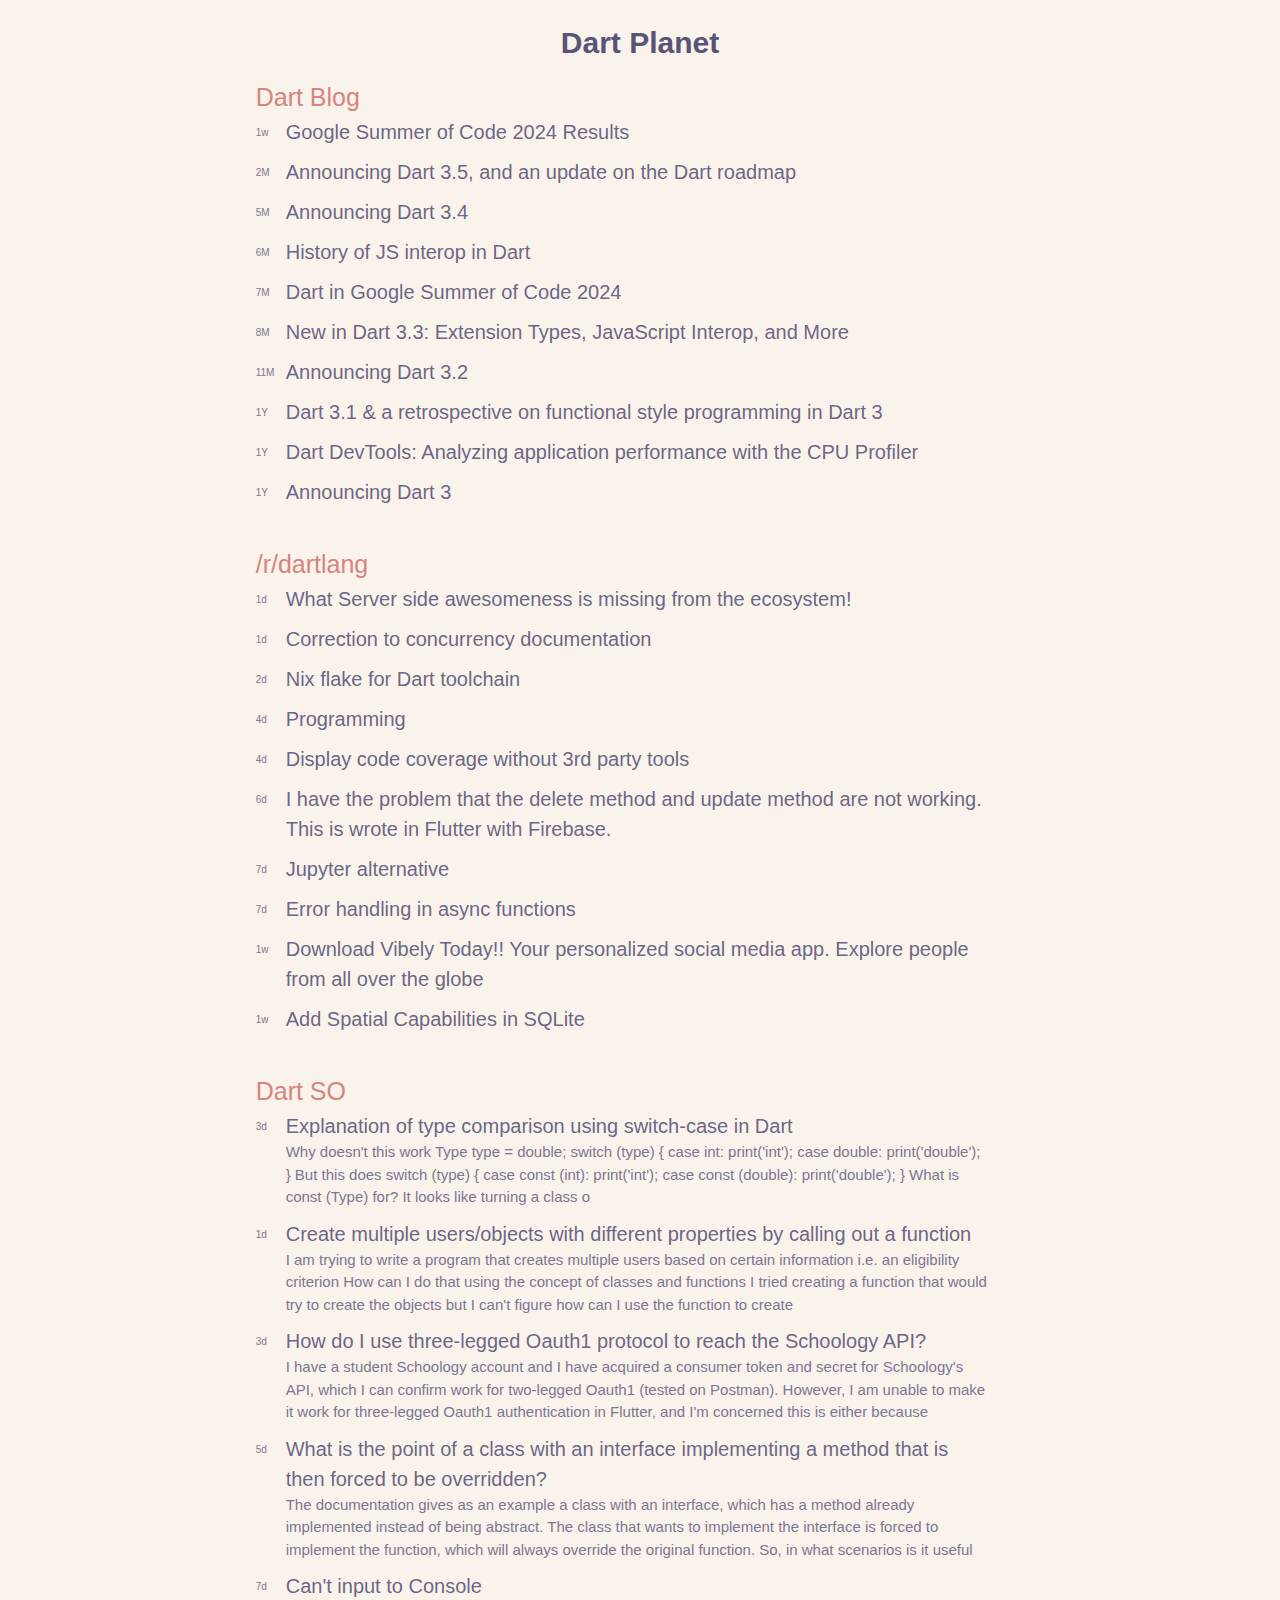
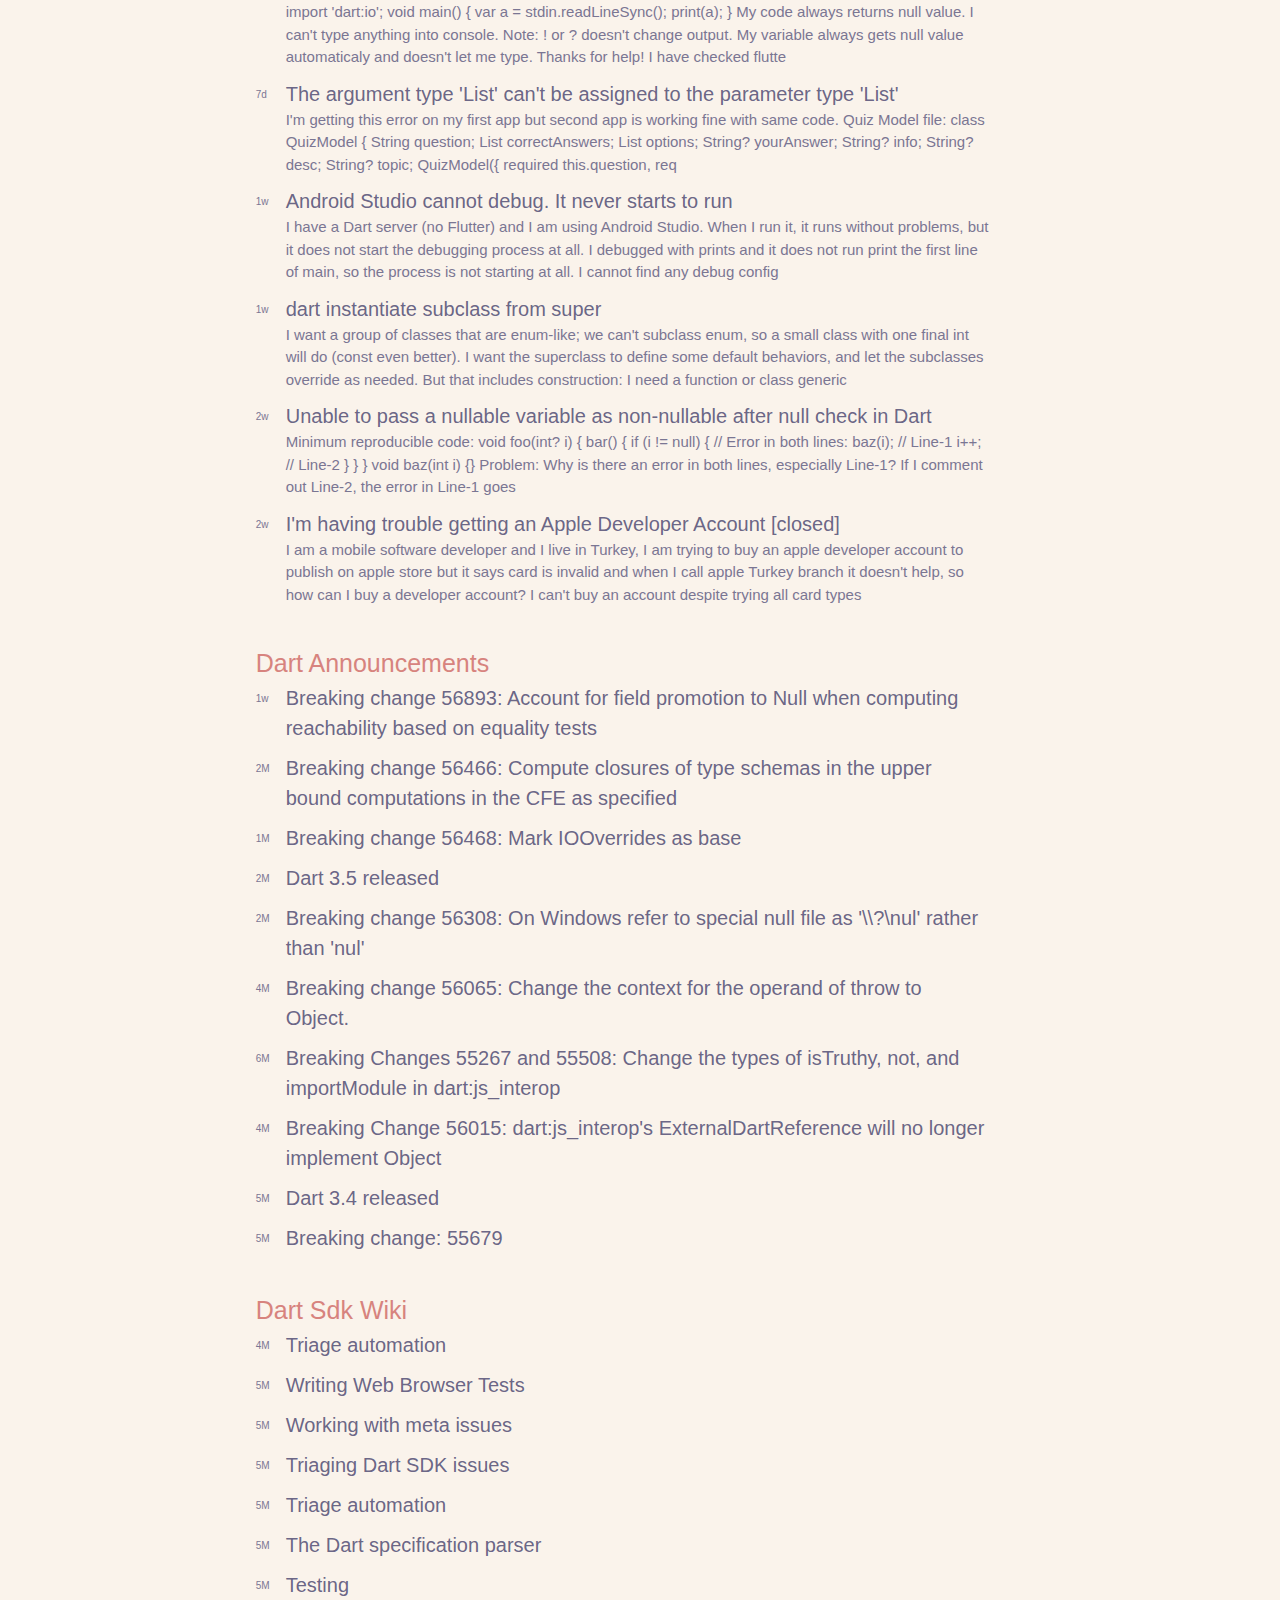
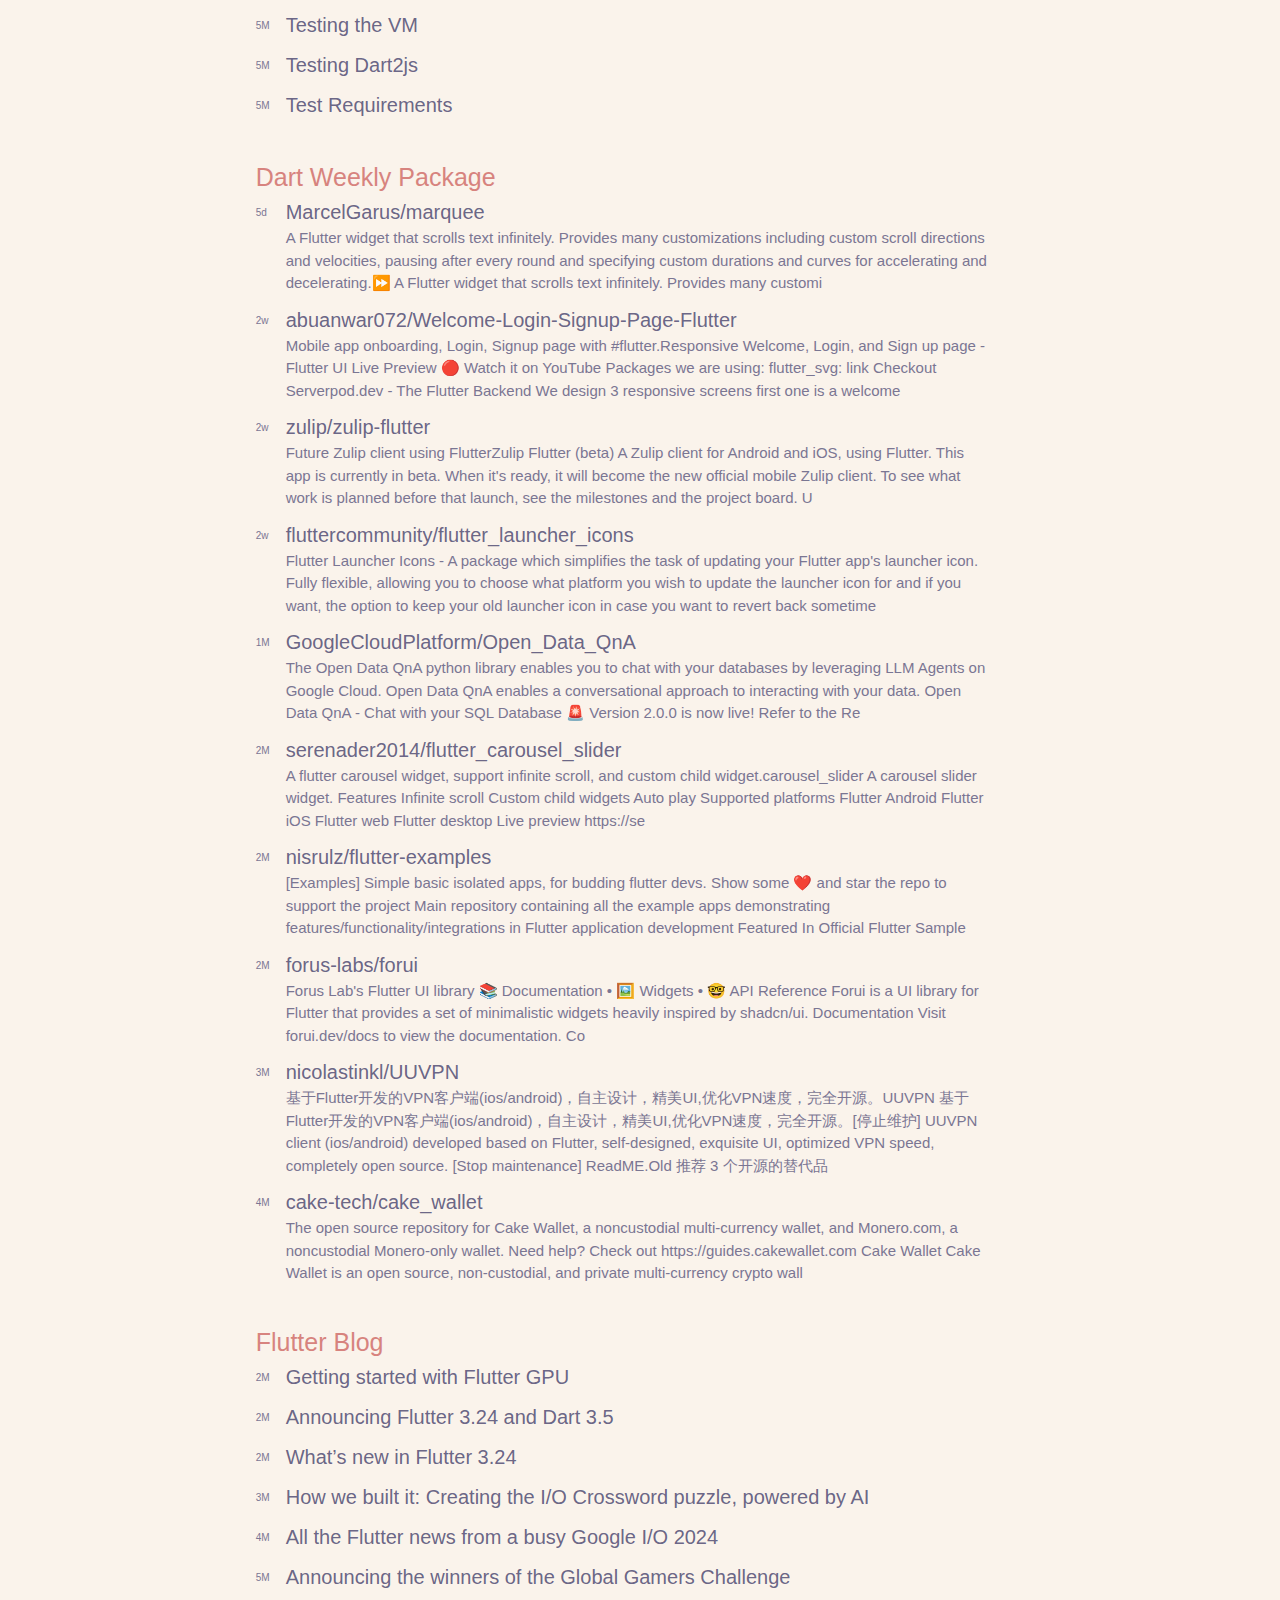
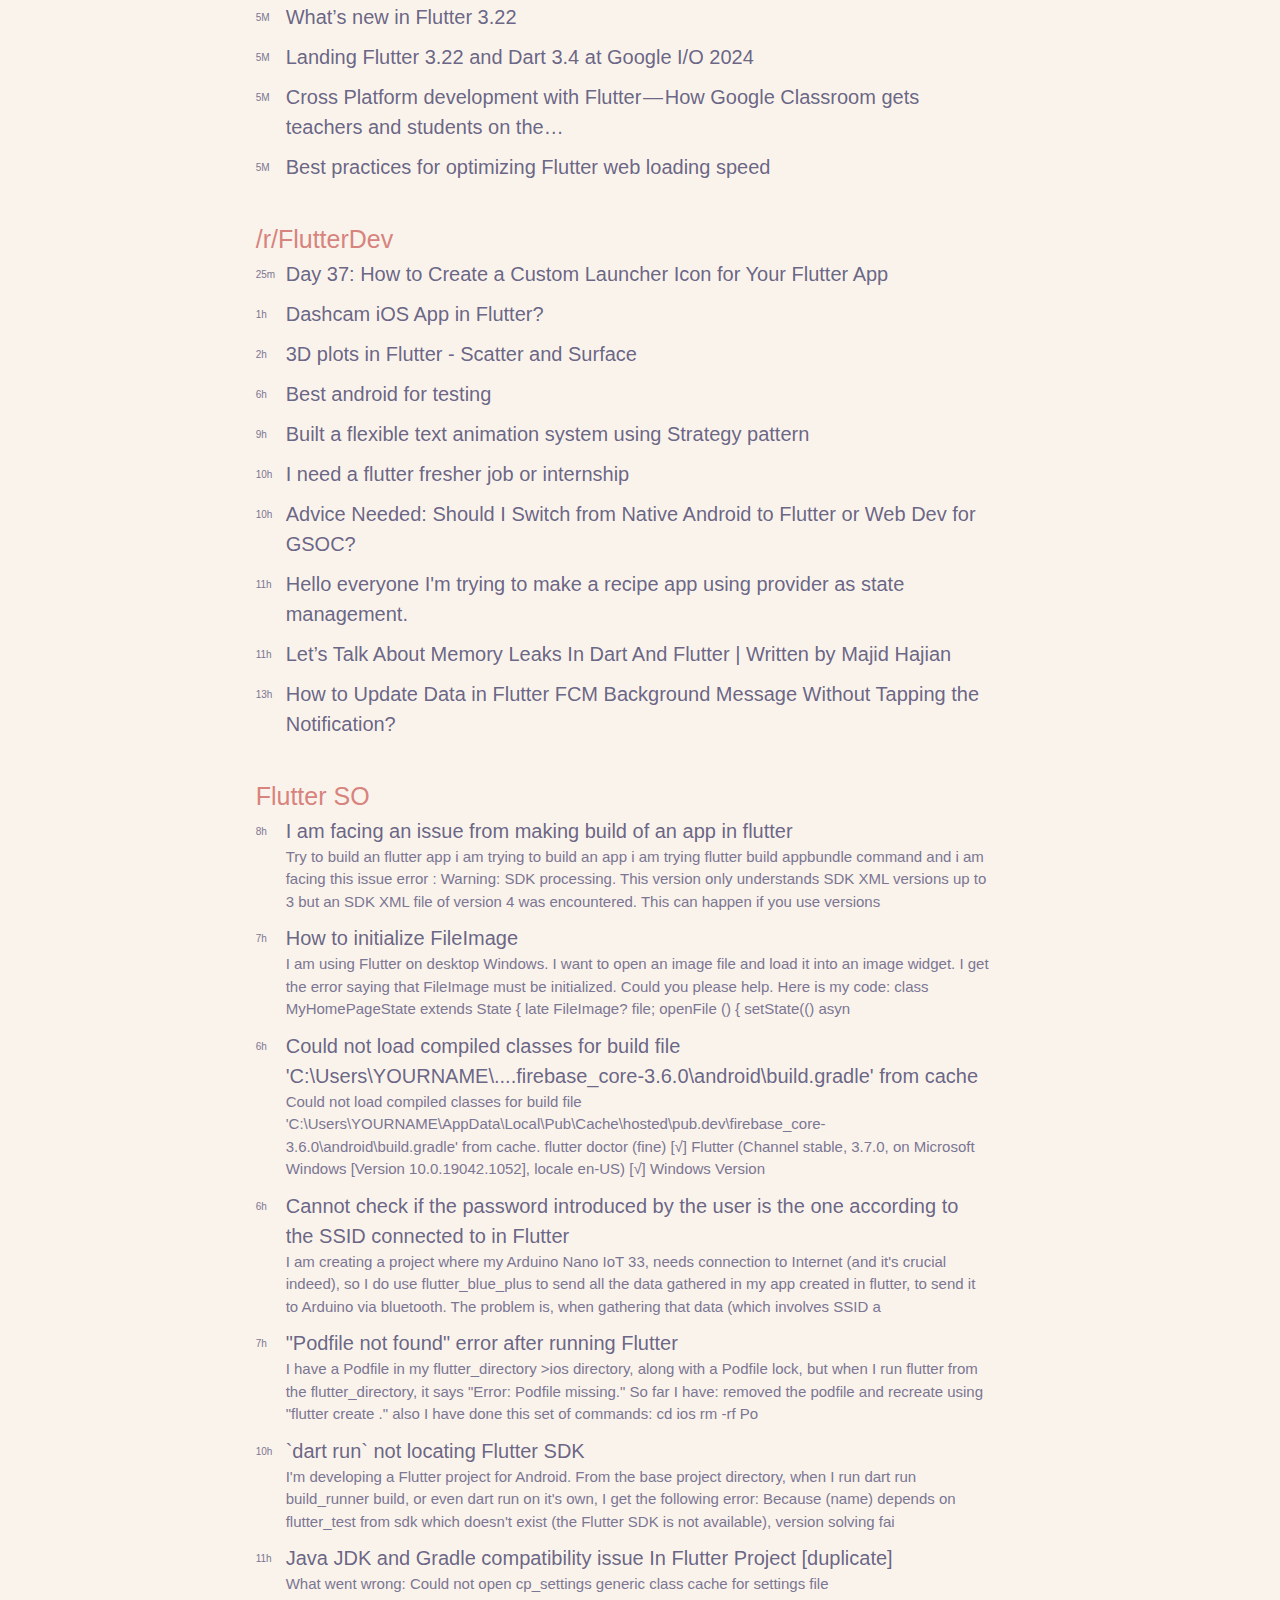
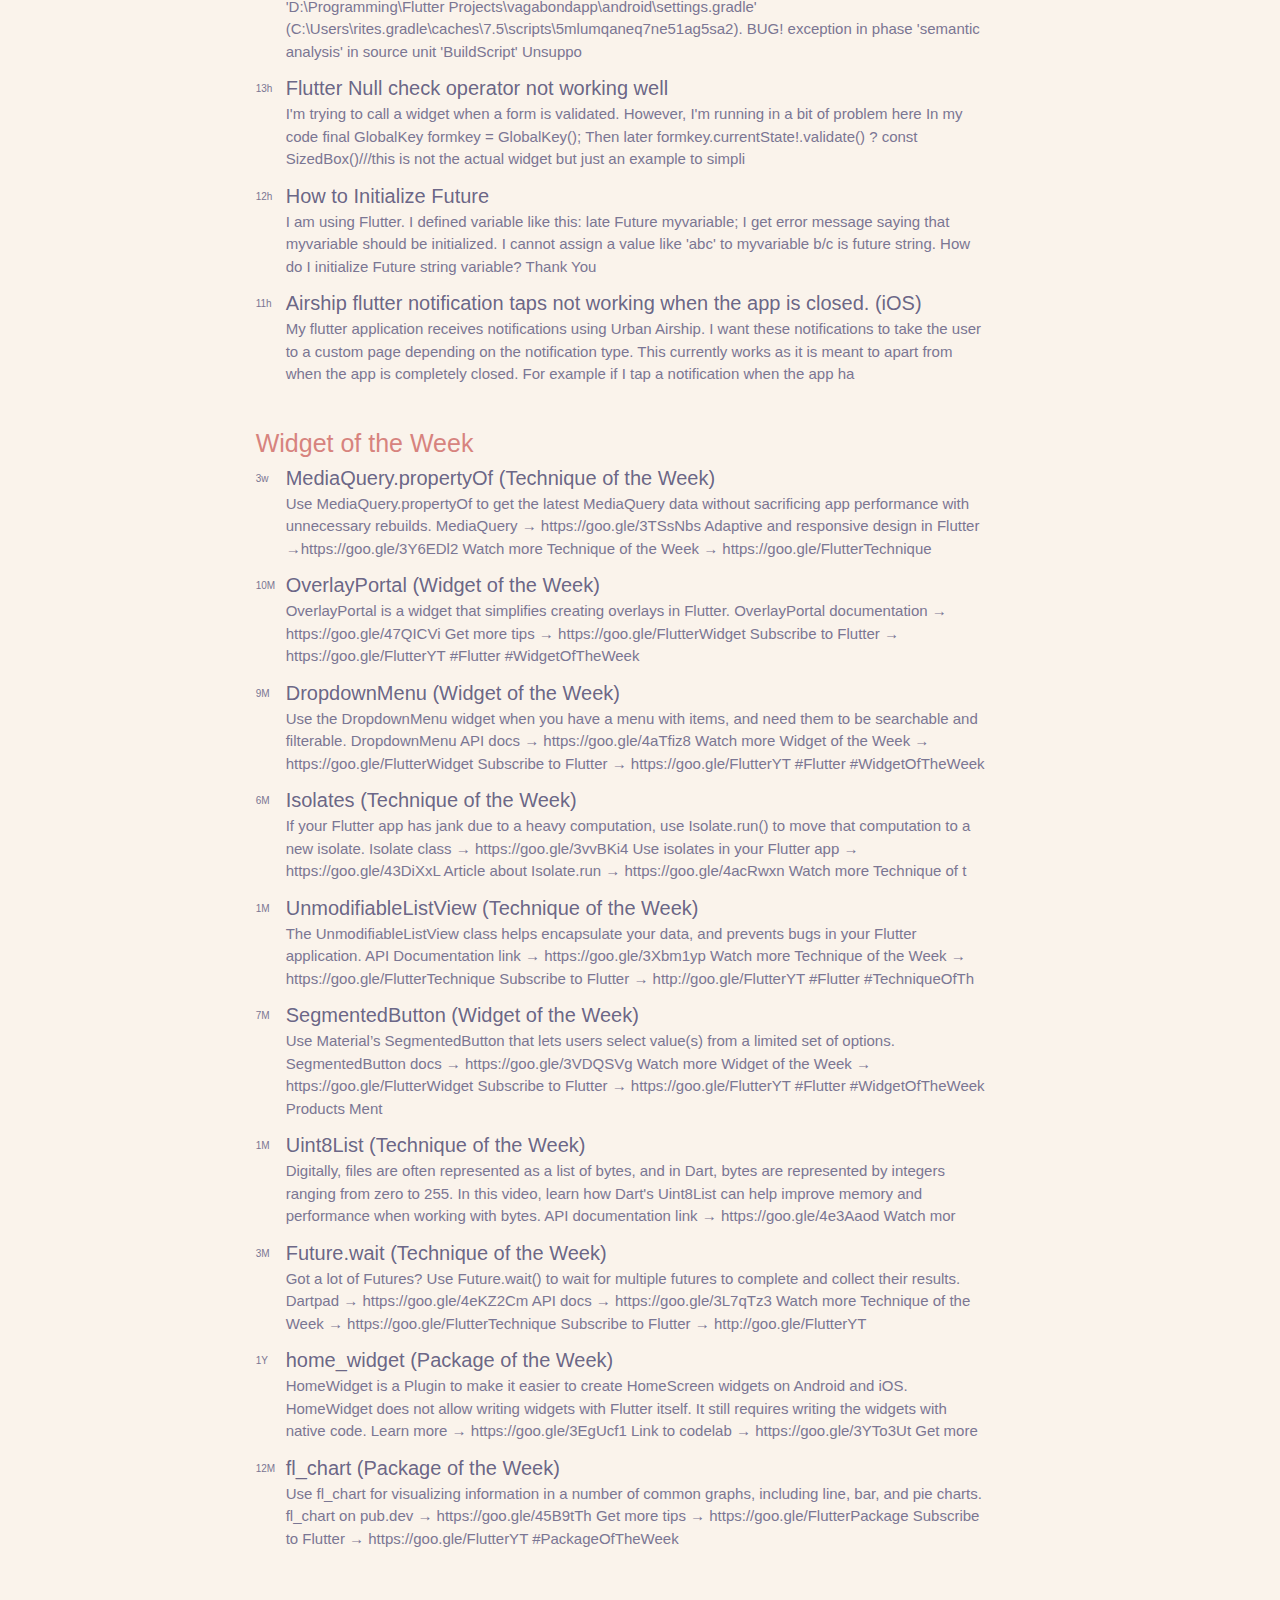
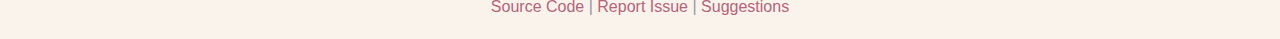
==== commit f24fe13c: "update webpage" ====
--- a/index.html
+++ b/index.html
@@ -20,7 +20,7 @@
     <meta name="twitter:title" content="Dart Planet" />
     <meta name="twitter:description" content="One-Stop Dart/Flutter News" />
     <meta name="twitter:card" content="summary_large_image" />
-    <meta name="planet-rendered" content="2024-10-22T19:00:11.370261" />
+    <meta name="planet-rendered" content="2024-10-23T05:00:11.804385" />
     <script type="application/ld+json">
       {
         "@context": "http://schema.org",
@@ -155,7 +155,7 @@
     </div>
     
     <div class="feed-item">
-      <time datetime="2024-10-20T19:05:11.000Z" title="2024-10-20T19:05:11.000Z">1d</time>
+      <time datetime="2024-10-20T19:05:11.000Z" title="2024-10-20T19:05:11.000Z">2d</time>
       <div class="item">
         <a href="https://www.reddit.com/r/dartlang/comments/1g86ari/nix_flake_for_dart_toolchain/" target="_blank">Nix flake for Dart toolchain</a>
         
@@ -164,7 +164,7 @@
     </div>
     
     <div class="feed-item">
-      <time datetime="2024-10-18T23:22:01.000Z" title="2024-10-18T23:22:01.000Z">3d</time>
+      <time datetime="2024-10-18T23:22:01.000Z" title="2024-10-18T23:22:01.000Z">4d</time>
       <div class="item">
         <a href="https://www.reddit.com/r/dartlang/comments/1g6vkje/programming/" target="_blank">Programming</a>
         
@@ -182,7 +182,7 @@
     </div>
     
     <div class="feed-item">
-      <time datetime="2024-10-16T19:08:44.000Z" title="2024-10-16T19:08:44.000Z">5d</time>
+      <time datetime="2024-10-16T19:08:44.000Z" title="2024-10-16T19:08:44.000Z">6d</time>
       <div class="item">
         <a href="https://www.reddit.com/r/dartlang/comments/1g57dcg/i_have_the_problem_that_the_delete_method_and/" target="_blank">I have the problem that the delete method and update method are not working. This is wrote in Flutter with Firebase.</a>
         
@@ -191,7 +191,7 @@
     </div>
     
     <div class="feed-item">
-      <time datetime="2024-10-16T03:29:47.000Z" title="2024-10-16T03:29:47.000Z">6d</time>
+      <time datetime="2024-10-16T03:29:47.000Z" title="2024-10-16T03:29:47.000Z">7d</time>
       <div class="item">
         <a href="https://www.reddit.com/r/dartlang/comments/1g4q7j3/jupyter_alternative/" target="_blank">Jupyter alternative</a>
         
@@ -209,7 +209,7 @@
     </div>
     
     <div class="feed-item">
-      <time datetime="2024-10-14T21:34:35.000Z" title="2024-10-14T21:34:35.000Z">7d</time>
+      <time datetime="2024-10-14T21:34:35.000Z" title="2024-10-14T21:34:35.000Z">1w</time>
       <div class="item">
         <a href="https://www.reddit.com/r/dartlang/comments/1g3rgaf/download_vibely_today_your_personalized_social/" target="_blank">Download Vibely Today!! Your personalized social media app. Explore people from all over the globe</a>
         
@@ -268,7 +268,7 @@
     </div>
     
     <div class="feed-item">
-      <time datetime="2024-10-19T21:02:25.000Z" title="2024-10-19T21:02:25.000Z">2d</time>
+      <time datetime="2024-10-19T21:02:25.000Z" title="2024-10-19T21:02:25.000Z">3d</time>
       <div class="item">
         <a href="https://stackoverflow.com/questions/79105938/how-do-i-use-three-legged-oauth1-protocol-to-reach-the-schoology-api" target="_blank">How do I use three-legged Oauth1 protocol to reach the Schoology API?</a>
         <div class="feed-item-description">I have a student Schoology account and I have acquired a consumer token and secret for Schoology's API, which I can confirm work for two-legged Oauth1 (tested on Postman). However, I am unable to make it work for three-legged Oauth1 authentication in Flutter, and I'm concerned this is either because</div>
@@ -574,7 +574,7 @@
         <h2><a name="dart-ghw" href="http://mshibanami.github.io/GitHubTrendingRSS" target="_blank">Dart Weekly Package</a></h2>
         <div class="feed-items">
           <div class="feed-item">
-      <time datetime="2024-10-18T05:00:01.923071Z" title="2024-10-18T05:00:01.923071Z">4d</time>
+      <time datetime="2024-10-18T05:00:01.923071Z" title="2024-10-18T05:00:01.923071Z">5d</time>
       <div class="item">
         <a href="https://github.com/MarcelGarus/marquee" target="_blank">MarcelGarus/marquee</a>
         <div class="feed-item-description">A Flutter widget that scrolls text infinitely. Provides many customizations including custom scroll directions and velocities, pausing after every round and specifying custom durations and curves for accelerating and decelerating.⏩ A Flutter widget that scrolls text infinitely. Provides many customi</div>
@@ -827,7 +827,52 @@
         <h2><a name="flutter-reddit" href="https://www.reddit.com/r/FlutterDev/" target="_blank">/r/FlutterDev</a></h2>
         <div class="feed-items">
           <div class="feed-item">
-      <time datetime="2024-10-22T18:49:00.000Z" title="2024-10-22T18:49:00.000Z">11m</time>
+      <time datetime="2024-10-23T04:34:57.000Z" title="2024-10-23T04:34:57.000Z">25m</time>
+      <div class="item">
+        <a href="https://www.reddit.com/r/FlutterDev/comments/1ga25wk/day_37_how_to_create_a_custom_launcher_icon_for/" target="_blank">Day 37: How to Create a Custom Launcher Icon for Your Flutter App</a>
+        
+      </div>
+      <div class="share" title="copy url"></div>
+    </div>
+    
+    <div class="feed-item">
+      <time datetime="2024-10-23T03:17:47.000Z" title="2024-10-23T03:17:47.000Z">1h</time>
+      <div class="item">
+        <a href="https://www.reddit.com/r/FlutterDev/comments/1ga0ts6/dashcam_ios_app_in_flutter/" target="_blank">Dashcam iOS App in Flutter?</a>
+        
+      </div>
+      <div class="share" title="copy url"></div>
+    </div>
+    
+    <div class="feed-item">
+      <time datetime="2024-10-23T02:55:15.000Z" title="2024-10-23T02:55:15.000Z">2h</time>
+      <div class="item">
+        <a href="https://www.reddit.com/r/FlutterDev/comments/1ga0eoq/3d_plots_in_flutter_scatter_and_surface/" target="_blank">3D plots in Flutter - Scatter and Surface</a>
+        
+      </div>
+      <div class="share" title="copy url"></div>
+    </div>
+    
+    <div class="feed-item">
+      <time datetime="2024-10-22T22:01:47.000Z" title="2024-10-22T22:01:47.000Z">6h</time>
+      <div class="item">
+        <a href="https://www.reddit.com/r/FlutterDev/comments/1g9ue7v/best_android_for_testing/" target="_blank">Best android for testing</a>
+        
+      </div>
+      <div class="share" title="copy url"></div>
+    </div>
+    
+    <div class="feed-item">
+      <time datetime="2024-10-22T19:30:52.000Z" title="2024-10-22T19:30:52.000Z">9h</time>
+      <div class="item">
+        <a href="https://www.reddit.com/r/FlutterDev/comments/1g9qsum/built_a_flexible_text_animation_system_using/" target="_blank">Built a flexible text animation system using Strategy pattern</a>
+        
+      </div>
+      <div class="share" title="copy url"></div>
+    </div>
+    
+    <div class="feed-item">
+      <time datetime="2024-10-22T18:49:00.000Z" title="2024-10-22T18:49:00.000Z">10h</time>
       <div class="item">
         <a href="https://www.reddit.com/r/FlutterDev/comments/1g9ps2r/i_need_a_flutter_fresher_job_or_internship/" target="_blank">I need a flutter fresher job or internship</a>
         
@@ -836,7 +881,7 @@
     </div>
     
     <div class="feed-item">
-      <time datetime="2024-10-22T18:09:30.000Z" title="2024-10-22T18:09:30.000Z">50m</time>
+      <time datetime="2024-10-22T18:09:30.000Z" title="2024-10-22T18:09:30.000Z">10h</time>
       <div class="item">
         <a href="https://www.reddit.com/r/FlutterDev/comments/1g9ot6h/advice_needed_should_i_switch_from_native_android/" target="_blank">Advice Needed: Should I Switch from Native Android to Flutter or Web Dev for GSOC?</a>
         
@@ -845,7 +890,7 @@
     </div>
     
     <div class="feed-item">
-      <time datetime="2024-10-22T17:17:46.000Z" title="2024-10-22T17:17:46.000Z">1h</time>
+      <time datetime="2024-10-22T17:17:46.000Z" title="2024-10-22T17:17:46.000Z">11h</time>
       <div class="item">
         <a href="https://www.reddit.com/r/FlutterDev/comments/1g9njx6/hello_everyone_im_trying_to_make_a_recipe_app/" target="_blank">Hello everyone I'm trying to make a recipe app using provider as state management.</a>
         
@@ -854,7 +899,7 @@
     </div>
     
     <div class="feed-item">
-      <time datetime="2024-10-22T17:08:47.000Z" title="2024-10-22T17:08:47.000Z">1h</time>
+      <time datetime="2024-10-22T17:08:47.000Z" title="2024-10-22T17:08:47.000Z">11h</time>
       <div class="item">
         <a href="https://www.reddit.com/r/FlutterDev/comments/1g9nc3p/lets_talk_about_memory_leaks_in_dart_and_flutter/" target="_blank">Let’s Talk About Memory Leaks In Dart And Flutter | Written by Majid Hajian</a>
         
@@ -863,54 +908,9 @@
     </div>
     
     <div class="feed-item">
-      <time datetime="2024-10-22T15:39:11.000Z" title="2024-10-22T15:39:11.000Z">3h</time>
+      <time datetime="2024-10-22T15:39:11.000Z" title="2024-10-22T15:39:11.000Z">13h</time>
       <div class="item">
         <a href="https://www.reddit.com/r/FlutterDev/comments/1g9l5lb/how_to_update_data_in_flutter_fcm_background/" target="_blank">How to Update Data in Flutter FCM Background Message Without Tapping the Notification?</a>
-        
-      </div>
-      <div class="share" title="copy url"></div>
-    </div>
-    
-    <div class="feed-item">
-      <time datetime="2024-10-22T15:30:06.000Z" title="2024-10-22T15:30:06.000Z">3h</time>
-      <div class="item">
-        <a href="https://www.reddit.com/r/FlutterDev/comments/1g9kxvj/when_i_should_use_mixin_please_give_examples_and/" target="_blank">When I should use mixin, please give examples and expain</a>
-        
-      </div>
-      <div class="share" title="copy url"></div>
-    </div>
-    
-    <div class="feed-item">
-      <time datetime="2024-10-22T15:29:45.000Z" title="2024-10-22T15:29:45.000Z">3h</time>
-      <div class="item">
-        <a href="https://www.reddit.com/r/FlutterDev/comments/1g9kxld/flutter_flash_news_halloween_october_edition/" target="_blank">Flutter Flash News - Halloween October edition</a>
-        
-      </div>
-      <div class="share" title="copy url"></div>
-    </div>
-    
-    <div class="feed-item">
-      <time datetime="2024-10-22T14:58:22.000Z" title="2024-10-22T14:58:22.000Z">4h</time>
-      <div class="item">
-        <a href="https://www.reddit.com/r/FlutterDev/comments/1g9k69d/how_to_keep_agora_call_active_even_after_app_is/" target="_blank">How to Keep Agora Call Active Even After App is Killed?</a>
-        
-      </div>
-      <div class="share" title="copy url"></div>
-    </div>
-    
-    <div class="feed-item">
-      <time datetime="2024-10-22T14:37:28.000Z" title="2024-10-22T14:37:28.000Z">4h</time>
-      <div class="item">
-        <a href="https://www.reddit.com/r/FlutterDev/comments/1g9jouy/flutter_app_performance_issues_prolonged_white/" target="_blank">Flutter App Performance Issues: Prolonged White Screen on Launch and Inconsistent Hero Animations</a>
-        
-      </div>
-      <div class="share" title="copy url"></div>
-    </div>
-    
-    <div class="feed-item">
-      <time datetime="2024-10-22T13:27:29.000Z" title="2024-10-22T13:27:29.000Z">5h</time>
-      <div class="item">
-        <a href="https://www.reddit.com/r/FlutterDev/comments/1g9i4by/flutter_tap_weekly_newsletter_week_225_this/" target="_blank">Flutter Tap Weekly Newsletter Week 225. This edition dives into Flutter tips and tutorials, accessibility, AI integration, and job opportunities!.</a>
         
       </div>
       <div class="share" title="copy url"></div>
@@ -921,7 +921,71 @@
         <h2><a name="flutter-so" href="https://stackoverflow.com/questions/tagged/?tagnames=flutter&sort=active" target="_blank">Flutter SO</a></h2>
         <div class="feed-items">
           <div class="feed-item">
-      <time datetime="2024-10-22T18:28:04.000Z" title="2024-10-22T18:28:04.000Z">32m</time>
+      <time datetime="2024-10-22T20:10:25.000Z" title="2024-10-22T20:10:25.000Z">8h</time>
+      <div class="item">
+        <a href="https://stackoverflow.com/questions/79115603/i-am-facing-an-issue-from-making-build-of-an-app-in-flutter" target="_blank">I am facing an issue from making build of an app in flutter</a>
+        <div class="feed-item-description">Try to build an flutter app
+i am trying to build an app i am trying flutter build appbundle command and i am facing this issue
+error :
+Warning: SDK processing. This version only understands SDK XML versions up to 3 but an SDK XML file of version 4 was encountered. This can happen if you use versions</div>
+      </div>
+      <div class="share" title="copy url"></div>
+    </div>
+    
+    <div class="feed-item">
+      <time datetime="2024-10-22T21:54:04.000Z" title="2024-10-22T21:54:04.000Z">7h</time>
+      <div class="item">
+        <a href="https://stackoverflow.com/questions/79115856/how-to-initialize-fileimage" target="_blank">How to initialize FileImage</a>
+        <div class="feed-item-description">I am using Flutter on desktop Windows.
+I want to open an image file and load it into an image widget.
+I get the error saying that FileImage must be initialized.
+Could you please help.
+Here is my code:
+class MyHomePageState extends State {
+  late FileImage? file;
+
+  openFile () {
+    setState(() asyn</div>
+      </div>
+      <div class="share" title="copy url"></div>
+    </div>
+    
+    <div class="feed-item">
+      <time datetime="2024-10-22T22:29:16.000Z" title="2024-10-22T22:29:16.000Z">6h</time>
+      <div class="item">
+        <a href="https://stackoverflow.com/questions/79115927/could-not-load-compiled-classes-for-build-file-c-users-yourname-firebase-c" target="_blank">Could not load compiled classes for build file 'C:\Users\YOURNAME\....firebase_core-3.6.0\android\build.gradle' from cache</a>
+        <div class="feed-item-description">Could not load compiled classes for build file 'C:\Users\YOURNAME\AppData\Local\Pub\Cache\hosted\pub.dev\firebase_core-3.6.0\android\build.gradle' from cache.
+
+flutter doctor (fine) [√] Flutter (Channel stable, 3.7.0, on Microsoft Windows [Version 10.0.19042.1052], locale en-US) [√] Windows Version </div>
+      </div>
+      <div class="share" title="copy url"></div>
+    </div>
+    
+    <div class="feed-item">
+      <time datetime="2024-10-22T22:10:05.000Z" title="2024-10-22T22:10:05.000Z">6h</time>
+      <div class="item">
+        <a href="https://stackoverflow.com/questions/79115893/cannot-check-if-the-password-introduced-by-the-user-is-the-one-according-to-the" target="_blank">Cannot check if the password introduced by the user is the one according to the SSID connected to in Flutter</a>
+        <div class="feed-item-description">I am creating a project where my Arduino Nano IoT 33, needs connection to Internet (and it's crucial indeed), so I do use flutter_blue_plus to send all the data gathered in my app created in flutter, to send it to Arduino via bluetooth. The problem is, when gathering that data (which involves SSID a</div>
+      </div>
+      <div class="share" title="copy url"></div>
+    </div>
+    
+    <div class="feed-item">
+      <time datetime="2024-10-22T21:01:33.000Z" title="2024-10-22T21:01:33.000Z">7h</time>
+      <div class="item">
+        <a href="https://stackoverflow.com/questions/79115722/podfile-not-found-error-after-running-flutter" target="_blank">"Podfile not found" error after running Flutter</a>
+        <div class="feed-item-description">I have a Podfile in my flutter_directory &gt;ios directory, along with a Podfile lock, but when I run flutter from the flutter_directory, it says "Error: Podfile missing."
+So far I have:
+removed the podfile and recreate using "flutter create ."
+also I have done this set of commands:
+cd ios
+rm -rf Po</div>
+      </div>
+      <div class="share" title="copy url"></div>
+    </div>
+    
+    <div class="feed-item">
+      <time datetime="2024-10-22T18:28:04.000Z" title="2024-10-22T18:28:04.000Z">10h</time>
       <div class="item">
         <a href="https://stackoverflow.com/questions/79115368/dart-run-not-locating-flutter-sdk" target="_blank">`dart run` not locating Flutter SDK</a>
         <div class="feed-item-description">I'm developing a Flutter project for Android. From the base project directory, when I run dart run build_runner build, or even dart run on it's own, I get the following error:
@@ -932,7 +996,7 @@
     </div>
     
     <div class="feed-item">
-      <time datetime="2024-10-22T17:57:59.000Z" title="2024-10-22T17:57:59.000Z">1h</time>
+      <time datetime="2024-10-22T17:57:59.000Z" title="2024-10-22T17:57:59.000Z">11h</time>
       <div class="item">
         <a href="https://stackoverflow.com/questions/79115281/java-jdk-and-gradle-compatibility-issue-in-flutter-project" target="_blank">Java JDK and Gradle compatibility issue In Flutter Project [duplicate]</a>
         <div class="feed-item-description">What went wrong:
@@ -945,7 +1009,7 @@
     </div>
     
     <div class="feed-item">
-      <time datetime="2024-10-22T15:02:03.000Z" title="2024-10-22T15:02:03.000Z">3h</time>
+      <time datetime="2024-10-22T15:02:03.000Z" title="2024-10-22T15:02:03.000Z">13h</time>
       <div class="item">
         <a href="https://stackoverflow.com/questions/79114715/flutter-null-check-operator-not-working-well" target="_blank">Flutter Null check operator not working well</a>
         <div class="feed-item-description">I'm trying to call a widget when a form is validated. However, I'm running in a bit of problem here
@@ -960,7 +1024,7 @@
     </div>
     
     <div class="feed-item">
-      <time datetime="2024-10-22T16:58:01.000Z" title="2024-10-22T16:58:01.000Z">2h</time>
+      <time datetime="2024-10-22T16:58:01.000Z" title="2024-10-22T16:58:01.000Z">12h</time>
       <div class="item">
         <a href="https://stackoverflow.com/questions/79115125/how-to-initialize-futurestring" target="_blank">How to Initialize Future<String></a>
         <div class="feed-item-description">I am using Flutter.
@@ -976,66 +1040,10 @@
     </div>
     
     <div class="feed-item">
-      <time datetime="2024-10-22T17:24:43.000Z" title="2024-10-22T17:24:43.000Z">1h</time>
+      <time datetime="2024-10-22T17:24:43.000Z" title="2024-10-22T17:24:43.000Z">11h</time>
       <div class="item">
         <a href="https://stackoverflow.com/questions/79115192/airship-flutter-notification-taps-not-working-when-the-app-is-closed-ios" target="_blank">Airship flutter notification taps not working when the app is closed. (iOS)</a>
         <div class="feed-item-description">My flutter application receives notifications using Urban Airship. I want these notifications to take the user to a custom page depending on the notification type. This currently works as it is meant to apart from when the app is completely closed. For example if I tap a notification when the app ha</div>
-      </div>
-      <div class="share" title="copy url"></div>
-    </div>
-    
-    <div class="feed-item">
-      <time datetime="2024-10-22T16:16:08.000Z" title="2024-10-22T16:16:08.000Z">2h</time>
-      <div class="item">
-        <a href="https://stackoverflow.com/questions/79114988/bottomsheet-with-dynamic-height-and-horizontally-scrollable-listview" target="_blank">BottomSheet with dynamic height and horizontally scrollable ListView</a>
-        <div class="feed-item-description">I want to achieve a BottomSheet which adapts in height to its content and contains a short list of horizonal items (max. 20 items).
-showModalBottomSheet(
-                  context: context,
-                  builder: (context) {
-                    return SafeArea(
-                      child: Wrap(</div>
-      </div>
-      <div class="share" title="copy url"></div>
-    </div>
-    
-    <div class="feed-item">
-      <time datetime="2024-10-22T15:23:22.000Z" title="2024-10-22T15:23:22.000Z">3h</time>
-      <div class="item">
-        <a href="https://stackoverflow.com/questions/79114804/cant-upload-multiple-image-using-multipart-request-flutter" target="_blank">Can't upload multiple image using multipart request flutter</a>
-        <div class="feed-item-description">i'm currently trying to make a project that can upload multiple images in flutter, but when i use multipart request it's only just can upload one image (last in list images),
-i got this debug console when i try to print it:
-[Instance of 'MultipartFile', Instance of 'MultipartFile', Instance of 'Mult</div>
-      </div>
-      <div class="share" title="copy url"></div>
-    </div>
-    
-    <div class="feed-item">
-      <time datetime="2024-10-22T15:01:20.000Z" title="2024-10-22T15:01:20.000Z">3h</time>
-      <div class="item">
-        <a href="https://stackoverflow.com/questions/79114708/vertical-viewport-was-given-unbounded-height-error-while-using-nested-scrollable" target="_blank">Vertical viewport was given unbounded height error while using nested scrollable widgets</a>
-        <div class="feed-item-description">I was trying to implement infinite scrolling with  this package  but since the PagedMasonryGridView is inside ListView its throws 'Vertical viewport was given unbounded height.
-' error even though i set shrinkWrap property on the PagedMasonryGridView to true. whats the solution for this?
-body: ListV</div>
-      </div>
-      <div class="share" title="copy url"></div>
-    </div>
-    
-    <div class="feed-item">
-      <time datetime="2024-10-22T13:45:47.000Z" title="2024-10-22T13:45:47.000Z">5h</time>
-      <div class="item">
-        <a href="https://stackoverflow.com/questions/79114369/2-videos-rendering-at-the-same-time-when-stacked" target="_blank">2 videos rendering at the same time when Stacked</a>
-        <div class="feed-item-description">I am trying to create 2 Stacked VideoPlayer widget on top of each other, with a slider beneath them to fade between the 2 video tracks. It uses the Opacity Widget with an opacity value regulated by the slider. Easy enough. Problem is when playing the videos, they should both be started and playing a</div>
-      </div>
-      <div class="share" title="copy url"></div>
-    </div>
-    
-    <div class="feed-item">
-      <time datetime="2024-10-22T07:28:37.000Z" title="2024-10-22T07:28:37.000Z">11h</time>
-      <div class="item">
-        <a href="https://stackoverflow.com/questions/79112885/how-to-include-in-a-serverpod-field-naming-in-spy-yaml-file-with-out-getting" target="_blank">How to include "_" in a serverpod field naming in spy.yaml file with out getting warnings?</a>
-        <div class="feed-item-description">I have a database that have column name with underscore notation (full_name) and I working on serverpod mini so connection to Postgres database. I am calling APIs from a supabase.
-When I am writing my spy.yaml class I keep getting this warning:
-Field names should be valid Dart variable names (e.g. c</div>
       </div>
       <div class="share" title="copy url"></div>
     </div>
@@ -1045,7 +1053,7 @@
         <h2><a name="flutter-wotw" href="https://youtube.com" target="_blank">Widget of the Week</a></h2>
         <div class="feed-items">
           <div class="feed-item">
-      <time datetime="2024-10-01T20:00:22.000Z" title="2024-10-01T20:00:22.000Z">2w</time>
+      <time datetime="2024-10-01T20:00:22.000Z" title="2024-10-01T20:00:22.000Z">3w</time>
       <div class="item">
         <a href="https://www.youtube.com/watch?v=xVk1kPvkgAY" target="_blank">MediaQuery.propertyOf (Technique of the Week)</a>
         <div class="feed-item-description">Use MediaQuery.propertyOf to get the latest MediaQuery data without sacrificing app performance with unnecessary rebuilds. 
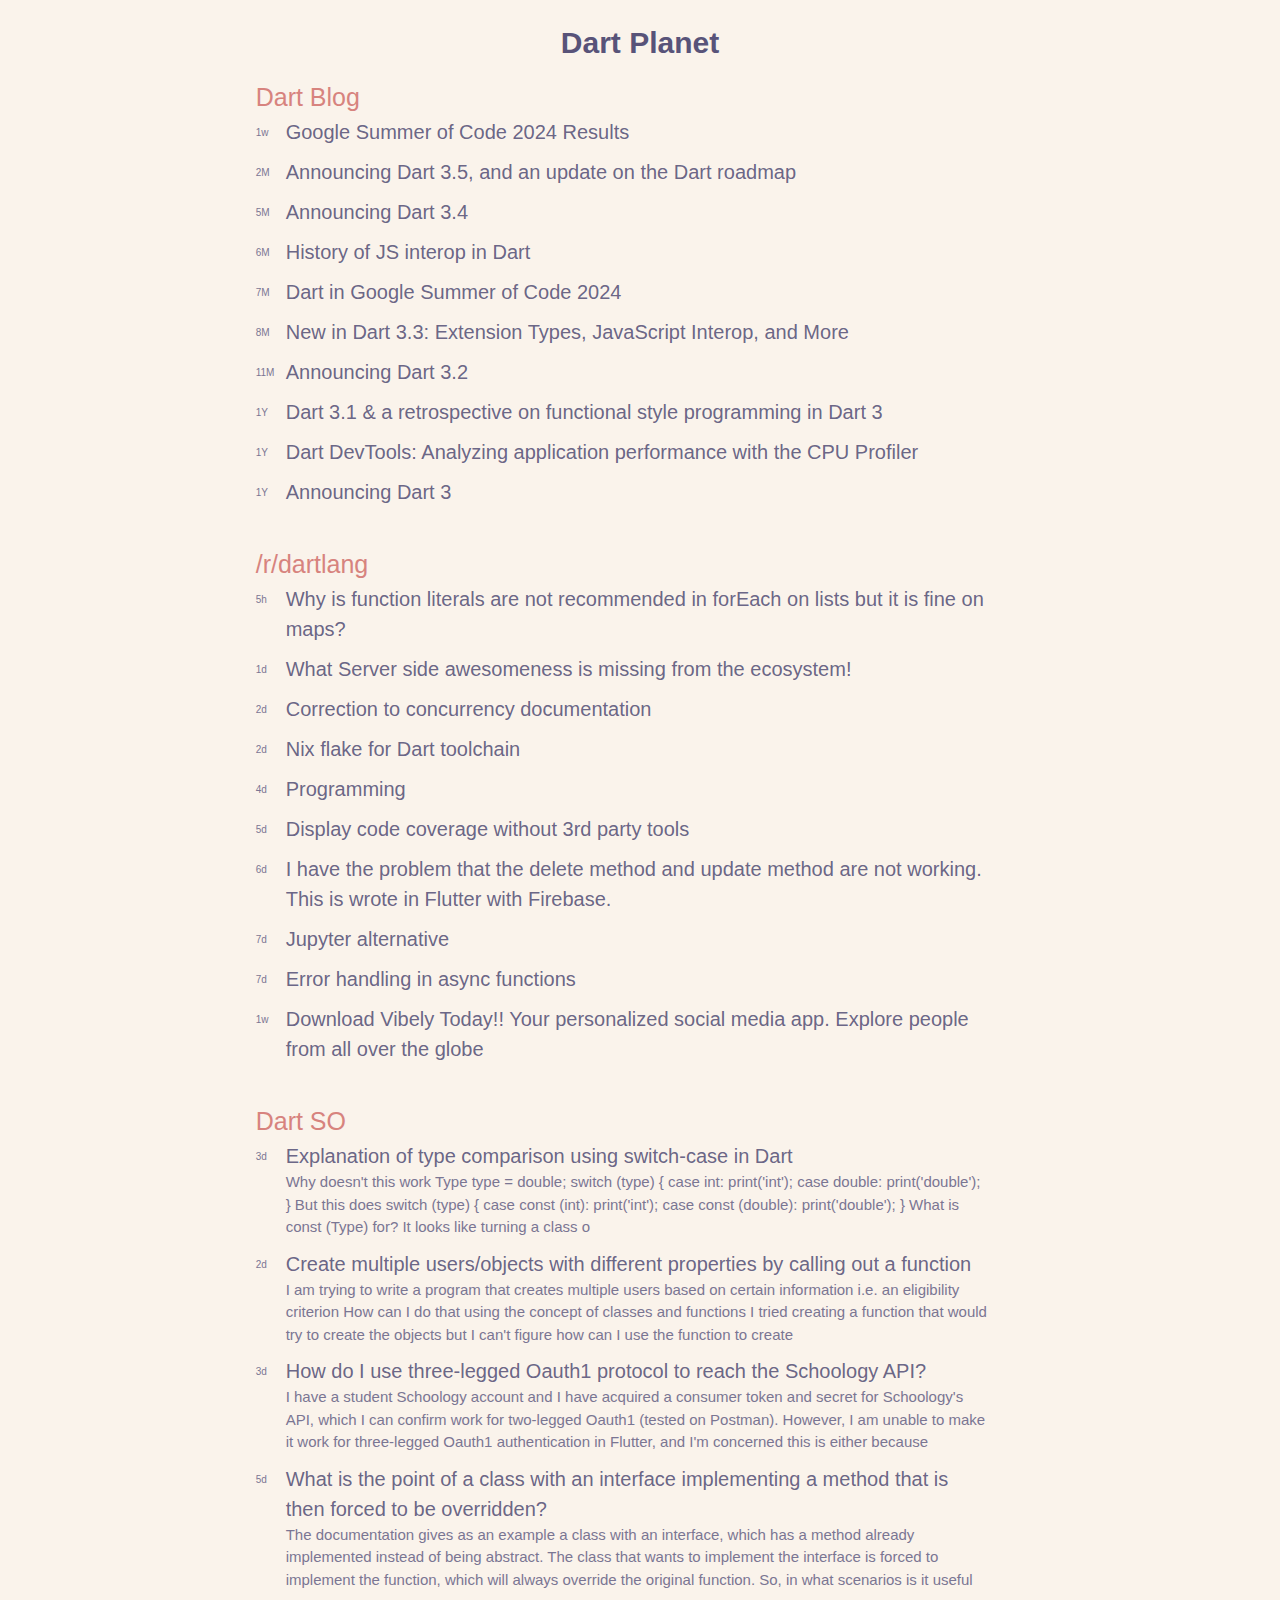
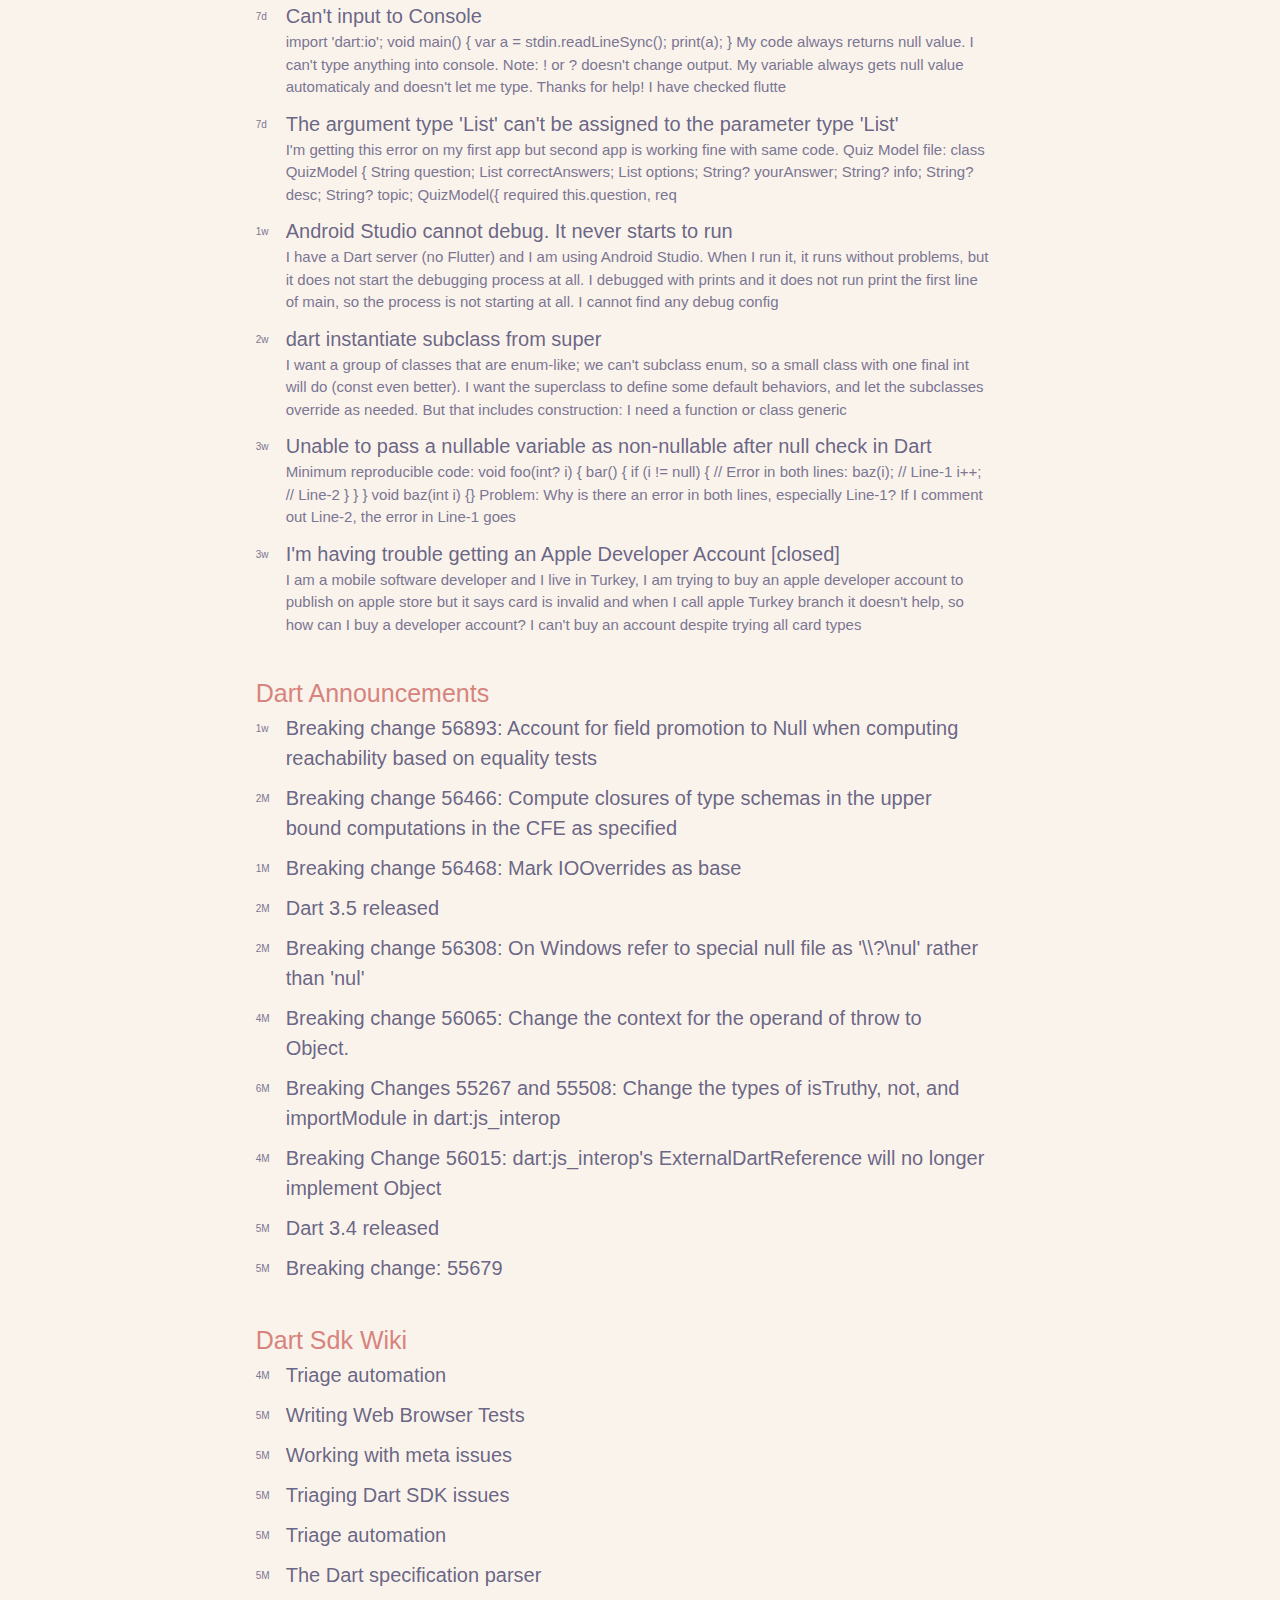
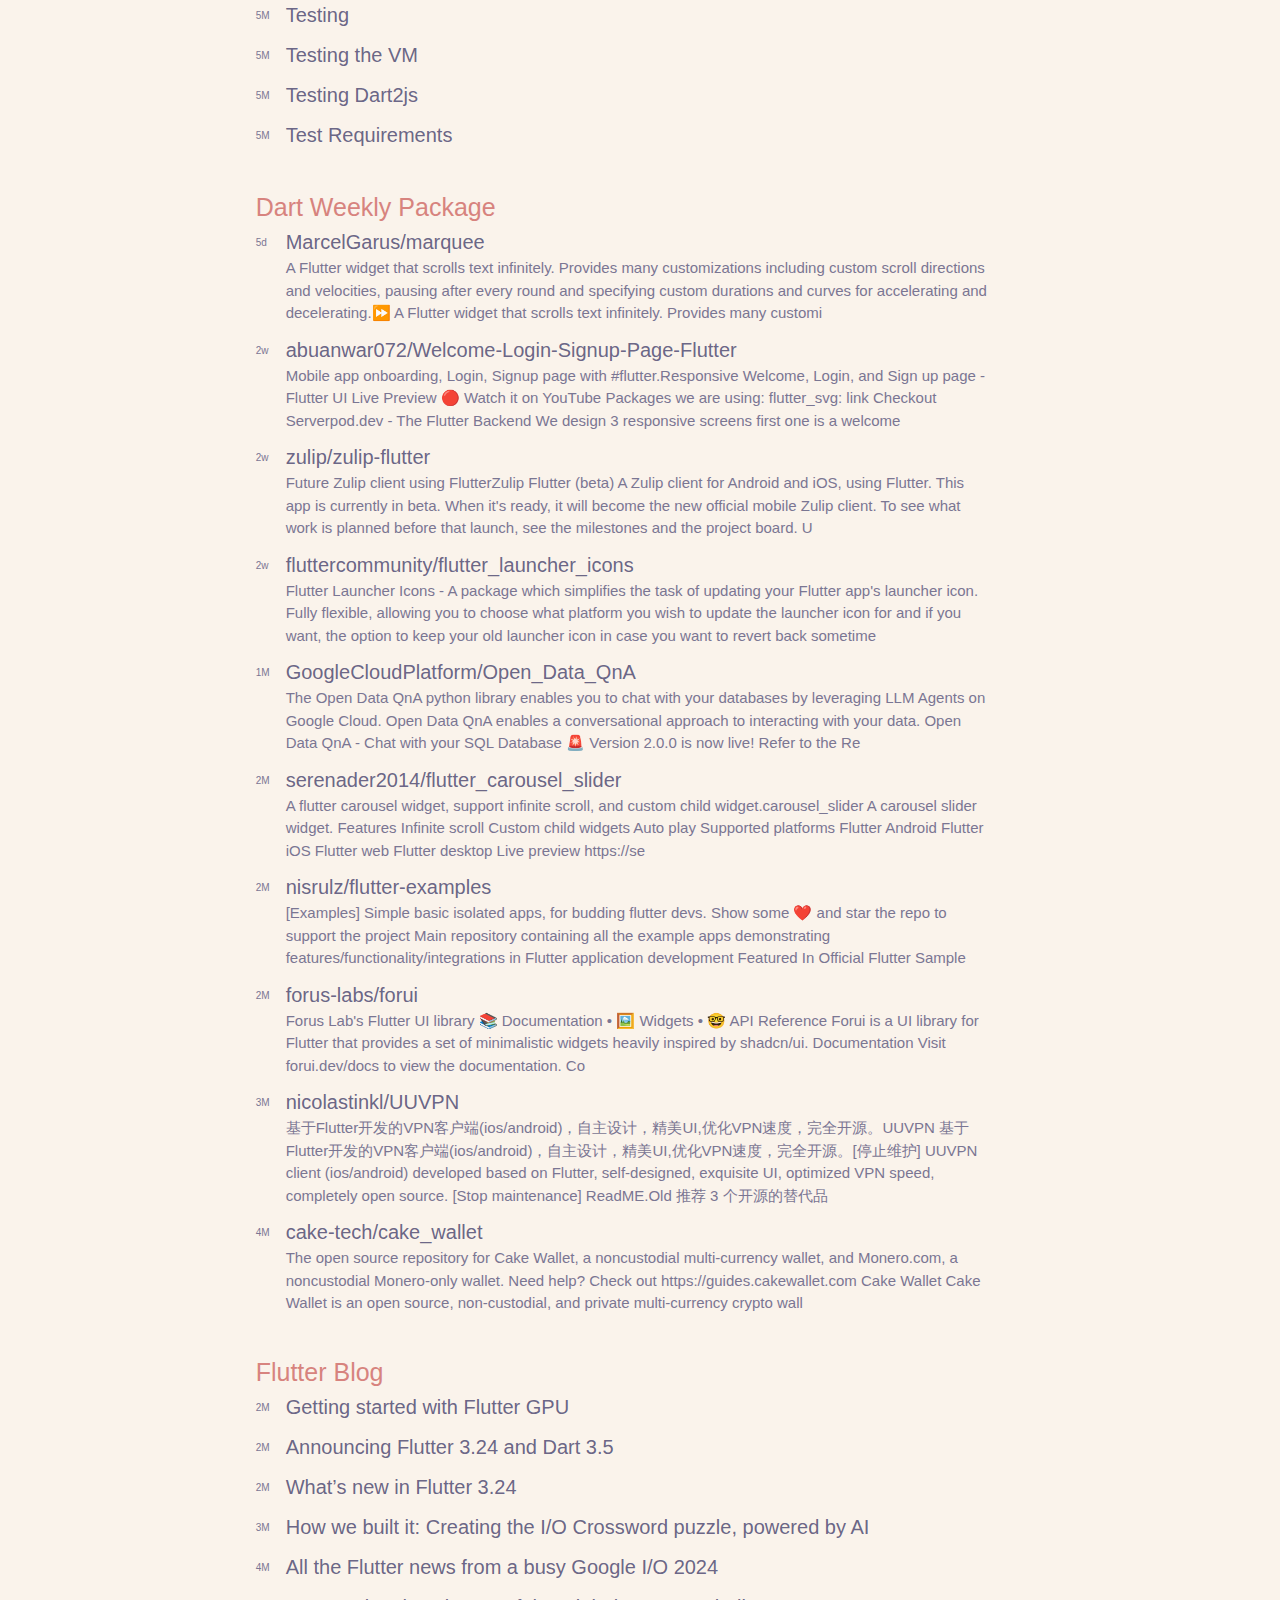
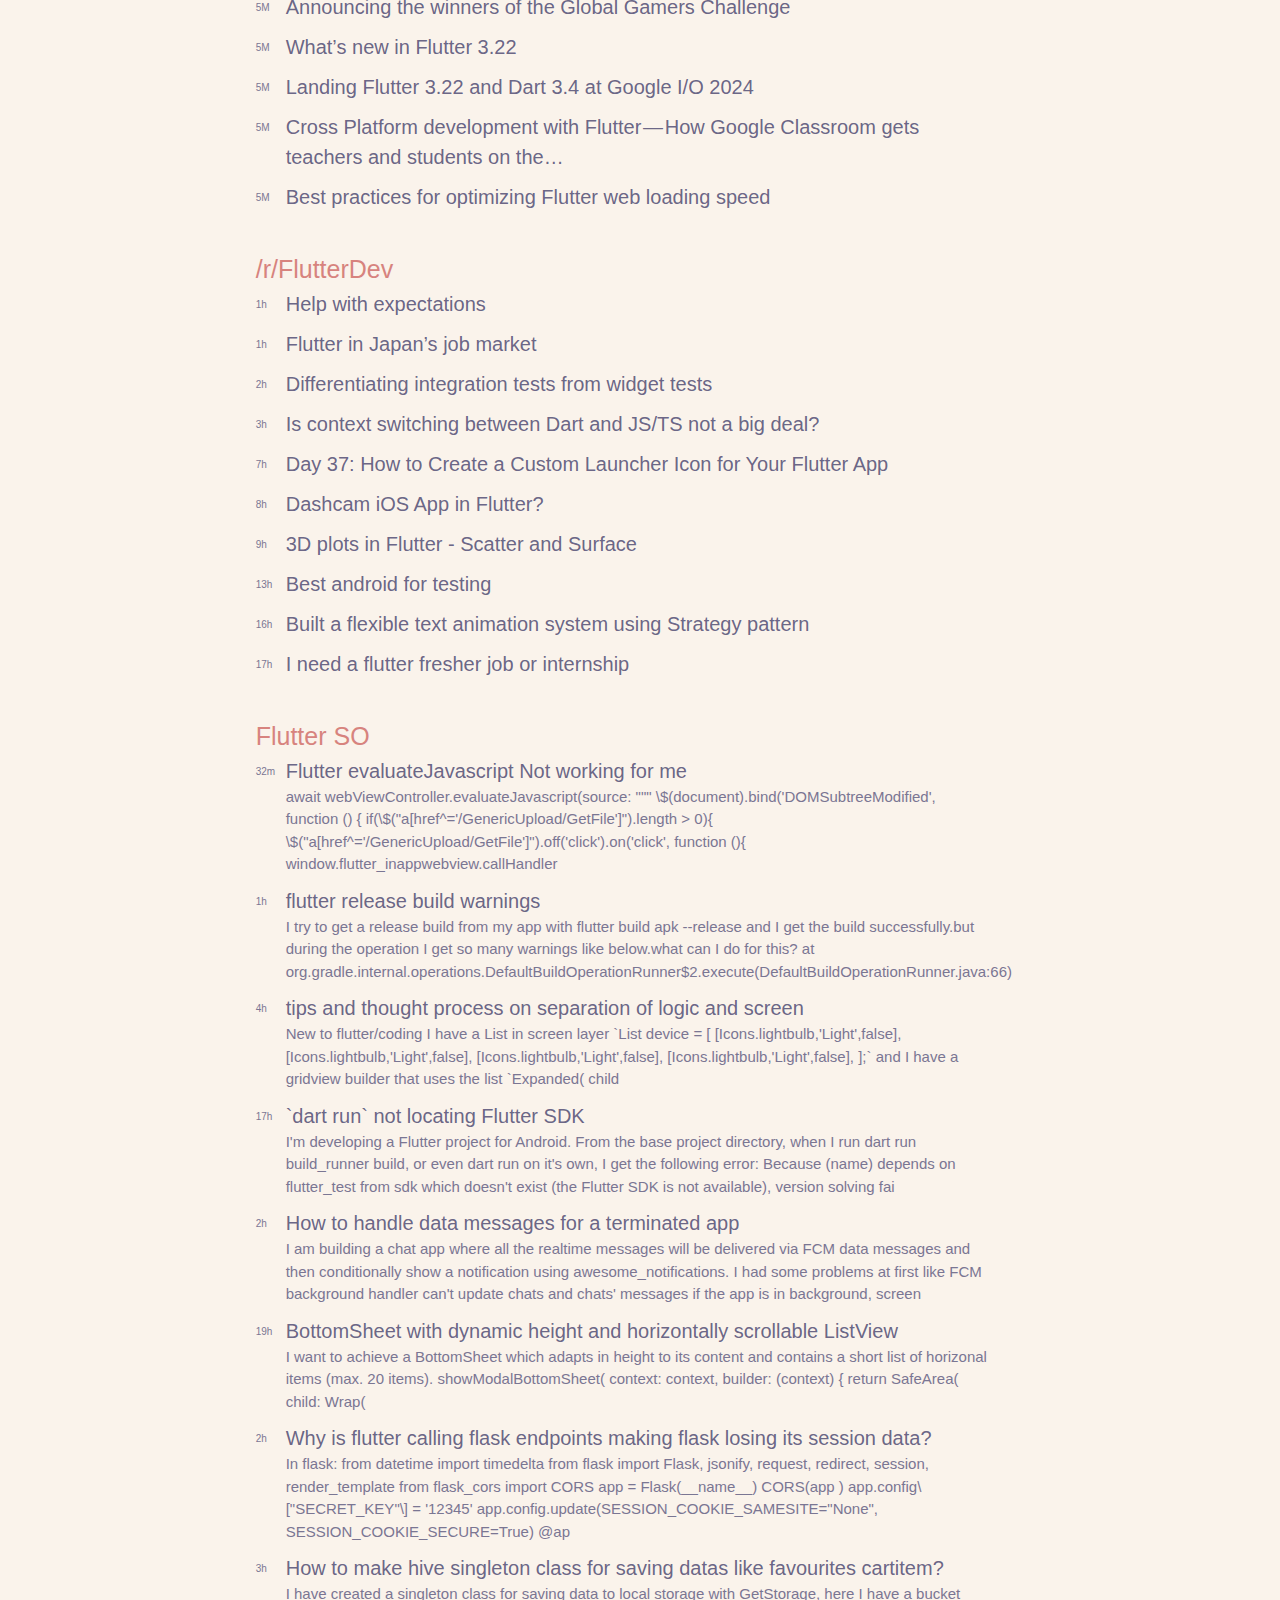
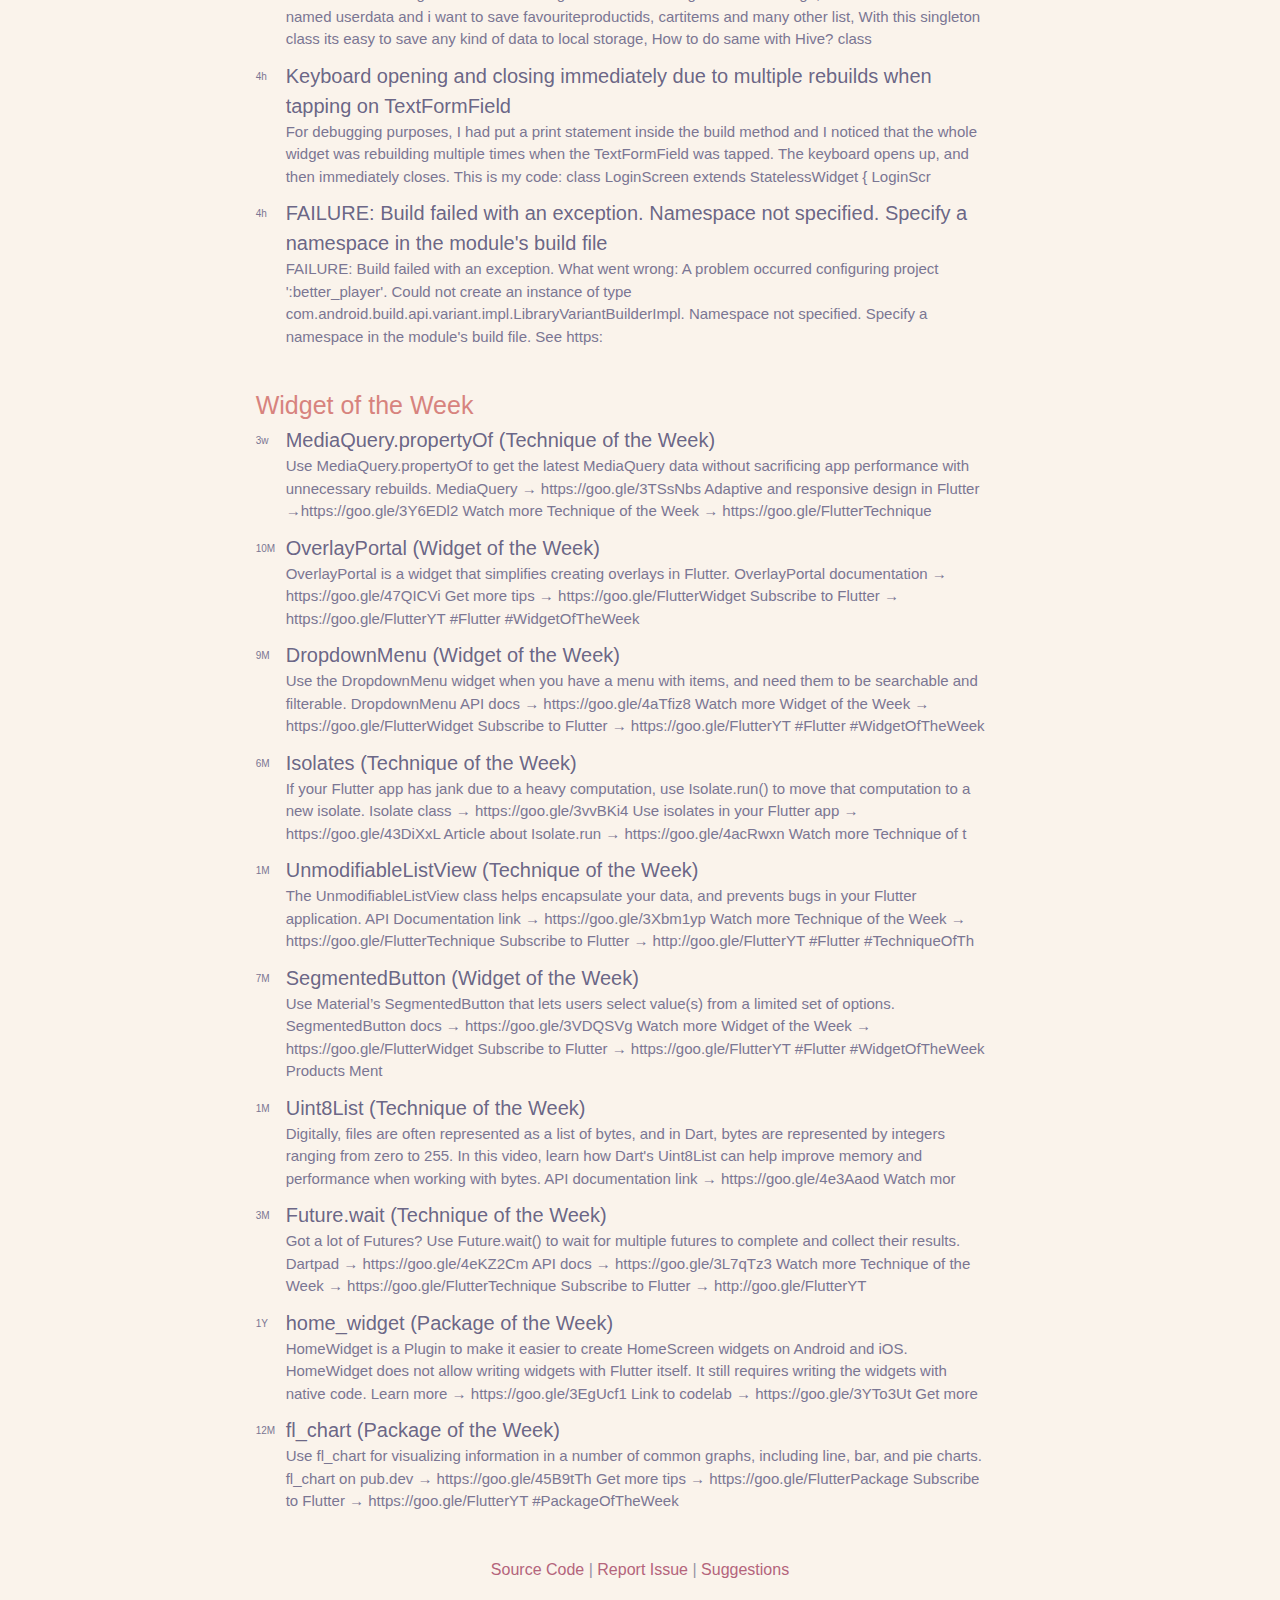
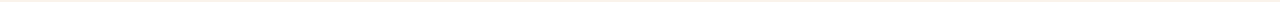
==== commit f8295376: "update webpage" ====
--- a/index.html
+++ b/index.html
@@ -20,7 +20,7 @@
     <meta name="twitter:title" content="Dart Planet" />
     <meta name="twitter:description" content="One-Stop Dart/Flutter News" />
     <meta name="twitter:card" content="summary_large_image" />
-    <meta name="planet-rendered" content="2024-10-23T05:00:11.804385" />
+    <meta name="planet-rendered" content="2024-10-23T12:00:13.057978" />
     <script type="application/ld+json">
       {
         "@context": "http://schema.org",
@@ -137,6 +137,15 @@
         <h2><a name="dart-reddit" href="https://www.reddit.com/r/dartlang/" target="_blank">/r/dartlang</a></h2>
         <div class="feed-items">
           <div class="feed-item">
+      <time datetime="2024-10-23T06:26:41.000Z" title="2024-10-23T06:26:41.000Z">5h</time>
+      <div class="item">
+        <a href="https://www.reddit.com/r/dartlang/comments/1ga3vzg/why_is_function_literals_are_not_recommended_in/" target="_blank">Why is function literals are not recommended in forEach on lists but it is fine on maps?</a>
+        
+      </div>
+      <div class="share" title="copy url"></div>
+    </div>
+    
+    <div class="feed-item">
       <time datetime="2024-10-21T15:17:52.000Z" title="2024-10-21T15:17:52.000Z">1d</time>
       <div class="item">
         <a href="https://www.reddit.com/r/dartlang/comments/1g8s6e1/what_server_side_awesomeness_is_missing_from_the/" target="_blank">What Server side awesomeness is missing from the ecosystem!</a>
@@ -146,7 +155,7 @@
     </div>
     
     <div class="feed-item">
-      <time datetime="2024-10-21T06:10:23.000Z" title="2024-10-21T06:10:23.000Z">1d</time>
+      <time datetime="2024-10-21T06:10:23.000Z" title="2024-10-21T06:10:23.000Z">2d</time>
       <div class="item">
         <a href="https://www.reddit.com/r/dartlang/comments/1g8j1d4/correction_to_concurrency_documentation/" target="_blank">Correction to concurrency documentation</a>
         
@@ -173,7 +182,7 @@
     </div>
     
     <div class="feed-item">
-      <time datetime="2024-10-18T09:38:57.000Z" title="2024-10-18T09:38:57.000Z">4d</time>
+      <time datetime="2024-10-18T09:38:57.000Z" title="2024-10-18T09:38:57.000Z">5d</time>
       <div class="item">
         <a href="https://www.reddit.com/r/dartlang/comments/1g6e5im/display_code_coverage_without_3rd_party_tools/" target="_blank">Display code coverage without 3rd party tools</a>
         
@@ -212,15 +221,6 @@
       <time datetime="2024-10-14T21:34:35.000Z" title="2024-10-14T21:34:35.000Z">1w</time>
       <div class="item">
         <a href="https://www.reddit.com/r/dartlang/comments/1g3rgaf/download_vibely_today_your_personalized_social/" target="_blank">Download Vibely Today!! Your personalized social media app. Explore people from all over the globe</a>
-        
-      </div>
-      <div class="share" title="copy url"></div>
-    </div>
-    
-    <div class="feed-item">
-      <time datetime="2024-10-14T02:39:49.000Z" title="2024-10-14T02:39:49.000Z">1w</time>
-      <div class="item">
-        <a href="https://www.reddit.com/r/dartlang/comments/1g369t3/add_spatial_capabilities_in_sqlite/" target="_blank">Add Spatial Capabilities in SQLite</a>
         
       </div>
       <div class="share" title="copy url"></div>
@@ -258,7 +258,7 @@
     </div>
     
     <div class="feed-item">
-      <time datetime="2024-10-21T09:32:57.000Z" title="2024-10-21T09:32:57.000Z">1d</time>
+      <time datetime="2024-10-21T09:32:57.000Z" title="2024-10-21T09:32:57.000Z">2d</time>
       <div class="item">
         <a href="https://stackoverflow.com/questions/79109440/create-multiple-users-objects-with-different-properties-by-calling-out-a-functio" target="_blank">Create multiple users/objects with different properties by calling out a function</a>
         <div class="feed-item-description">I am trying to write a program that creates multiple users based on certain information i.e. an eligibility criterion How can I do that using the concept of classes and functions
@@ -340,7 +340,7 @@
     </div>
     
     <div class="feed-item">
-      <time datetime="2024-10-09T07:56:02.000Z" title="2024-10-09T07:56:02.000Z">1w</time>
+      <time datetime="2024-10-09T07:56:02.000Z" title="2024-10-09T07:56:02.000Z">2w</time>
       <div class="item">
         <a href="https://stackoverflow.com/questions/79069164/dart-instantiate-subclass-from-super" target="_blank">dart instantiate subclass from super</a>
         <div class="feed-item-description">I want a group of classes that are enum-like; we can't subclass enum, so a small class with one final int will do (const even better). I want the superclass to define some default behaviors, and let the subclasses override as needed. But that includes construction: I need a function or class generic</div>
@@ -349,7 +349,7 @@
     </div>
     
     <div class="feed-item">
-      <time datetime="2024-10-02T06:50:01.000Z" title="2024-10-02T06:50:01.000Z">2w</time>
+      <time datetime="2024-10-02T06:50:01.000Z" title="2024-10-02T06:50:01.000Z">3w</time>
       <div class="item">
         <a href="https://stackoverflow.com/questions/79045625/unable-to-pass-a-nullable-variable-as-non-nullable-after-null-check-in-dart" target="_blank">Unable to pass a nullable variable as non-nullable after null check in Dart</a>
         <div class="feed-item-description">Minimum reproducible code:
@@ -372,7 +372,7 @@
     </div>
     
     <div class="feed-item">
-      <time datetime="2024-10-02T11:42:28.000Z" title="2024-10-02T11:42:28.000Z">2w</time>
+      <time datetime="2024-10-02T11:42:28.000Z" title="2024-10-02T11:42:28.000Z">3w</time>
       <div class="item">
         <a href="https://stackoverflow.com/questions/79046566/im-having-trouble-getting-an-apple-developer-account" target="_blank">I'm having trouble getting an Apple Developer Account [closed]</a>
         <div class="feed-item-description">I am a mobile software developer and I live in Turkey, I am trying to buy an apple developer account to publish on apple store but it says card is invalid and when I call apple Turkey branch it doesn't help, so how can I buy a developer account?
@@ -827,7 +827,43 @@
         <h2><a name="flutter-reddit" href="https://www.reddit.com/r/FlutterDev/" target="_blank">/r/FlutterDev</a></h2>
         <div class="feed-items">
           <div class="feed-item">
-      <time datetime="2024-10-23T04:34:57.000Z" title="2024-10-23T04:34:57.000Z">25m</time>
+      <time datetime="2024-10-23T10:54:32.000Z" title="2024-10-23T10:54:32.000Z">1h</time>
+      <div class="item">
+        <a href="https://www.reddit.com/r/FlutterDev/comments/1ga7mm2/help_with_expectations/" target="_blank">Help with expectations</a>
+        
+      </div>
+      <div class="share" title="copy url"></div>
+    </div>
+    
+    <div class="feed-item">
+      <time datetime="2024-10-23T10:45:43.000Z" title="2024-10-23T10:45:43.000Z">1h</time>
+      <div class="item">
+        <a href="https://www.reddit.com/r/FlutterDev/comments/1ga7hmd/flutter_in_japans_job_market/" target="_blank">Flutter in Japan’s job market</a>
+        
+      </div>
+      <div class="share" title="copy url"></div>
+    </div>
+    
+    <div class="feed-item">
+      <time datetime="2024-10-23T09:10:23.000Z" title="2024-10-23T09:10:23.000Z">2h</time>
+      <div class="item">
+        <a href="https://www.reddit.com/r/FlutterDev/comments/1ga648i/differentiating_integration_tests_from_widget/" target="_blank">Differentiating integration tests from widget tests</a>
+        
+      </div>
+      <div class="share" title="copy url"></div>
+    </div>
+    
+    <div class="feed-item">
+      <time datetime="2024-10-23T08:33:46.000Z" title="2024-10-23T08:33:46.000Z">3h</time>
+      <div class="item">
+        <a href="https://www.reddit.com/r/FlutterDev/comments/1ga5mxl/is_context_switching_between_dart_and_jsts_not_a/" target="_blank">Is context switching between Dart and JS/TS not a big deal?</a>
+        
+      </div>
+      <div class="share" title="copy url"></div>
+    </div>
+    
+    <div class="feed-item">
+      <time datetime="2024-10-23T04:34:57.000Z" title="2024-10-23T04:34:57.000Z">7h</time>
       <div class="item">
         <a href="https://www.reddit.com/r/FlutterDev/comments/1ga25wk/day_37_how_to_create_a_custom_launcher_icon_for/" target="_blank">Day 37: How to Create a Custom Launcher Icon for Your Flutter App</a>
         
@@ -836,7 +872,7 @@
     </div>
     
     <div class="feed-item">
-      <time datetime="2024-10-23T03:17:47.000Z" title="2024-10-23T03:17:47.000Z">1h</time>
+      <time datetime="2024-10-23T03:17:47.000Z" title="2024-10-23T03:17:47.000Z">8h</time>
       <div class="item">
         <a href="https://www.reddit.com/r/FlutterDev/comments/1ga0ts6/dashcam_ios_app_in_flutter/" target="_blank">Dashcam iOS App in Flutter?</a>
         
@@ -845,7 +881,7 @@
     </div>
     
     <div class="feed-item">
-      <time datetime="2024-10-23T02:55:15.000Z" title="2024-10-23T02:55:15.000Z">2h</time>
+      <time datetime="2024-10-23T02:55:15.000Z" title="2024-10-23T02:55:15.000Z">9h</time>
       <div class="item">
         <a href="https://www.reddit.com/r/FlutterDev/comments/1ga0eoq/3d_plots_in_flutter_scatter_and_surface/" target="_blank">3D plots in Flutter - Scatter and Surface</a>
         
@@ -854,7 +890,7 @@
     </div>
     
     <div class="feed-item">
-      <time datetime="2024-10-22T22:01:47.000Z" title="2024-10-22T22:01:47.000Z">6h</time>
+      <time datetime="2024-10-22T22:01:47.000Z" title="2024-10-22T22:01:47.000Z">13h</time>
       <div class="item">
         <a href="https://www.reddit.com/r/FlutterDev/comments/1g9ue7v/best_android_for_testing/" target="_blank">Best android for testing</a>
         
@@ -863,7 +899,7 @@
     </div>
     
     <div class="feed-item">
-      <time datetime="2024-10-22T19:30:52.000Z" title="2024-10-22T19:30:52.000Z">9h</time>
+      <time datetime="2024-10-22T19:30:52.000Z" title="2024-10-22T19:30:52.000Z">16h</time>
       <div class="item">
         <a href="https://www.reddit.com/r/FlutterDev/comments/1g9qsum/built_a_flexible_text_animation_system_using/" target="_blank">Built a flexible text animation system using Strategy pattern</a>
         
@@ -872,45 +908,9 @@
     </div>
     
     <div class="feed-item">
-      <time datetime="2024-10-22T18:49:00.000Z" title="2024-10-22T18:49:00.000Z">10h</time>
+      <time datetime="2024-10-22T18:49:00.000Z" title="2024-10-22T18:49:00.000Z">17h</time>
       <div class="item">
         <a href="https://www.reddit.com/r/FlutterDev/comments/1g9ps2r/i_need_a_flutter_fresher_job_or_internship/" target="_blank">I need a flutter fresher job or internship</a>
-        
-      </div>
-      <div class="share" title="copy url"></div>
-    </div>
-    
-    <div class="feed-item">
-      <time datetime="2024-10-22T18:09:30.000Z" title="2024-10-22T18:09:30.000Z">10h</time>
-      <div class="item">
-        <a href="https://www.reddit.com/r/FlutterDev/comments/1g9ot6h/advice_needed_should_i_switch_from_native_android/" target="_blank">Advice Needed: Should I Switch from Native Android to Flutter or Web Dev for GSOC?</a>
-        
-      </div>
-      <div class="share" title="copy url"></div>
-    </div>
-    
-    <div class="feed-item">
-      <time datetime="2024-10-22T17:17:46.000Z" title="2024-10-22T17:17:46.000Z">11h</time>
-      <div class="item">
-        <a href="https://www.reddit.com/r/FlutterDev/comments/1g9njx6/hello_everyone_im_trying_to_make_a_recipe_app/" target="_blank">Hello everyone I'm trying to make a recipe app using provider as state management.</a>
-        
-      </div>
-      <div class="share" title="copy url"></div>
-    </div>
-    
-    <div class="feed-item">
-      <time datetime="2024-10-22T17:08:47.000Z" title="2024-10-22T17:08:47.000Z">11h</time>
-      <div class="item">
-        <a href="https://www.reddit.com/r/FlutterDev/comments/1g9nc3p/lets_talk_about_memory_leaks_in_dart_and_flutter/" target="_blank">Let’s Talk About Memory Leaks In Dart And Flutter | Written by Majid Hajian</a>
-        
-      </div>
-      <div class="share" title="copy url"></div>
-    </div>
-    
-    <div class="feed-item">
-      <time datetime="2024-10-22T15:39:11.000Z" title="2024-10-22T15:39:11.000Z">13h</time>
-      <div class="item">
-        <a href="https://www.reddit.com/r/FlutterDev/comments/1g9l5lb/how_to_update_data_in_flutter_fcm_background/" target="_blank">How to Update Data in Flutter FCM Background Message Without Tapping the Notification?</a>
         
       </div>
       <div class="share" title="copy url"></div>
@@ -921,71 +921,51 @@
         <h2><a name="flutter-so" href="https://stackoverflow.com/questions/tagged/?tagnames=flutter&sort=active" target="_blank">Flutter SO</a></h2>
         <div class="feed-items">
           <div class="feed-item">
-      <time datetime="2024-10-22T20:10:25.000Z" title="2024-10-22T20:10:25.000Z">8h</time>
-      <div class="item">
-        <a href="https://stackoverflow.com/questions/79115603/i-am-facing-an-issue-from-making-build-of-an-app-in-flutter" target="_blank">I am facing an issue from making build of an app in flutter</a>
-        <div class="feed-item-description">Try to build an flutter app
-i am trying to build an app i am trying flutter build appbundle command and i am facing this issue
-error :
-Warning: SDK processing. This version only understands SDK XML versions up to 3 but an SDK XML file of version 4 was encountered. This can happen if you use versions</div>
-      </div>
-      <div class="share" title="copy url"></div>
-    </div>
-    
-    <div class="feed-item">
-      <time datetime="2024-10-22T21:54:04.000Z" title="2024-10-22T21:54:04.000Z">7h</time>
-      <div class="item">
-        <a href="https://stackoverflow.com/questions/79115856/how-to-initialize-fileimage" target="_blank">How to initialize FileImage</a>
-        <div class="feed-item-description">I am using Flutter on desktop Windows.
-I want to open an image file and load it into an image widget.
-I get the error saying that FileImage must be initialized.
-Could you please help.
-Here is my code:
-class MyHomePageState extends State {
-  late FileImage? file;
-
-  openFile () {
-    setState(() asyn</div>
-      </div>
-      <div class="share" title="copy url"></div>
-    </div>
-    
-    <div class="feed-item">
-      <time datetime="2024-10-22T22:29:16.000Z" title="2024-10-22T22:29:16.000Z">6h</time>
-      <div class="item">
-        <a href="https://stackoverflow.com/questions/79115927/could-not-load-compiled-classes-for-build-file-c-users-yourname-firebase-c" target="_blank">Could not load compiled classes for build file 'C:\Users\YOURNAME\....firebase_core-3.6.0\android\build.gradle' from cache</a>
-        <div class="feed-item-description">Could not load compiled classes for build file 'C:\Users\YOURNAME\AppData\Local\Pub\Cache\hosted\pub.dev\firebase_core-3.6.0\android\build.gradle' from cache.
-
-flutter doctor (fine) [√] Flutter (Channel stable, 3.7.0, on Microsoft Windows [Version 10.0.19042.1052], locale en-US) [√] Windows Version </div>
-      </div>
-      <div class="share" title="copy url"></div>
-    </div>
-    
-    <div class="feed-item">
-      <time datetime="2024-10-22T22:10:05.000Z" title="2024-10-22T22:10:05.000Z">6h</time>
-      <div class="item">
-        <a href="https://stackoverflow.com/questions/79115893/cannot-check-if-the-password-introduced-by-the-user-is-the-one-according-to-the" target="_blank">Cannot check if the password introduced by the user is the one according to the SSID connected to in Flutter</a>
-        <div class="feed-item-description">I am creating a project where my Arduino Nano IoT 33, needs connection to Internet (and it's crucial indeed), so I do use flutter_blue_plus to send all the data gathered in my app created in flutter, to send it to Arduino via bluetooth. The problem is, when gathering that data (which involves SSID a</div>
-      </div>
-      <div class="share" title="copy url"></div>
-    </div>
-    
-    <div class="feed-item">
-      <time datetime="2024-10-22T21:01:33.000Z" title="2024-10-22T21:01:33.000Z">7h</time>
-      <div class="item">
-        <a href="https://stackoverflow.com/questions/79115722/podfile-not-found-error-after-running-flutter" target="_blank">"Podfile not found" error after running Flutter</a>
-        <div class="feed-item-description">I have a Podfile in my flutter_directory &gt;ios directory, along with a Podfile lock, but when I run flutter from the flutter_directory, it says "Error: Podfile missing."
-So far I have:
-removed the podfile and recreate using "flutter create ."
-also I have done this set of commands:
-cd ios
-rm -rf Po</div>
-      </div>
-      <div class="share" title="copy url"></div>
-    </div>
-    
-    <div class="feed-item">
-      <time datetime="2024-10-22T18:28:04.000Z" title="2024-10-22T18:28:04.000Z">10h</time>
+      <time datetime="2024-10-23T11:28:05.000Z" title="2024-10-23T11:28:05.000Z">32m</time>
+      <div class="item">
+        <a href="https://stackoverflow.com/questions/79117716/flutter-evaluatejavascript-not-working-for-me" target="_blank">Flutter evaluateJavascript Not working for me</a>
+        <div class="feed-item-description">await webViewController.evaluateJavascript(source: """
+    \$(document).bind('DOMSubtreeModified', function () {
+      if(\$("a[href^='/GenericUpload/GetFile']").length &gt; 0){
+
+    \$("a[href^='/GenericUpload/GetFile']").off('click').on('click', function (){ window.flutter_inappwebview.callHandler</div>
+      </div>
+      <div class="share" title="copy url"></div>
+    </div>
+    
+    <div class="feed-item">
+      <time datetime="2024-10-23T10:41:40.000Z" title="2024-10-23T10:41:40.000Z">1h</time>
+      <div class="item">
+        <a href="https://stackoverflow.com/questions/79117569/flutter-release-build-warnings" target="_blank">flutter release build warnings</a>
+        <div class="feed-item-description">I try to get a release build from my app with flutter build apk --release and I get the build successfully.but during the operation I get so many warnings like below.what can I do for this?
+at org.gradle.internal.operations.DefaultBuildOperationRunner$2.execute(DefaultBuildOperationRunner.java:66)
+ </div>
+      </div>
+      <div class="share" title="copy url"></div>
+    </div>
+    
+    <div class="feed-item">
+      <time datetime="2024-10-23T07:42:52.000Z" title="2024-10-23T07:42:52.000Z">4h</time>
+      <div class="item">
+        <a href="https://stackoverflow.com/questions/79116896/tips-and-thought-process-on-separation-of-logic-and-screen" target="_blank">tips and thought process on separation of logic and screen</a>
+        <div class="feed-item-description">New to flutter/coding
+I have a List in screen layer
+ `List device = [
+    [Icons.lightbulb,'Light',false],
+    [Icons.lightbulb,'Light',false],
+    [Icons.lightbulb,'Light',false],
+    [Icons.lightbulb,'Light',false],
+  ];`
+
+and I have a gridview builder that uses the list
+`Expanded(
+          child</div>
+      </div>
+      <div class="share" title="copy url"></div>
+    </div>
+    
+    <div class="feed-item">
+      <time datetime="2024-10-22T18:28:04.000Z" title="2024-10-22T18:28:04.000Z">17h</time>
       <div class="item">
         <a href="https://stackoverflow.com/questions/79115368/dart-run-not-locating-flutter-sdk" target="_blank">`dart run` not locating Flutter SDK</a>
         <div class="feed-item-description">I'm developing a Flutter project for Android. From the base project directory, when I run dart run build_runner build, or even dart run on it's own, I get the following error:
@@ -996,54 +976,85 @@
     </div>
     
     <div class="feed-item">
-      <time datetime="2024-10-22T17:57:59.000Z" title="2024-10-22T17:57:59.000Z">11h</time>
-      <div class="item">
-        <a href="https://stackoverflow.com/questions/79115281/java-jdk-and-gradle-compatibility-issue-in-flutter-project" target="_blank">Java JDK and Gradle compatibility issue In Flutter Project [duplicate]</a>
-        <div class="feed-item-description">What went wrong:
-Could not open cp_settings generic class cache for settings file 'D:\Programming\Flutter Projects\vagabondapp\android\settings.gradle' (C:\Users\rites.gradle\caches\7.5\scripts\5mlumqaneq7ne51ag5sa2).
-
-
-BUG! exception in phase 'semantic analysis' in source unit 'BuildScript' Unsuppo</div>
-      </div>
-      <div class="share" title="copy url"></div>
-    </div>
-    
-    <div class="feed-item">
-      <time datetime="2024-10-22T15:02:03.000Z" title="2024-10-22T15:02:03.000Z">13h</time>
-      <div class="item">
-        <a href="https://stackoverflow.com/questions/79114715/flutter-null-check-operator-not-working-well" target="_blank">Flutter Null check operator not working well</a>
-        <div class="feed-item-description">I'm trying to call a widget when a form is validated. However, I'm running in a bit of problem here
-In my code
-  final GlobalKey formkey = GlobalKey();
-
-Then later
-formkey.currentState!.validate() 
-                      ? const SizedBox()///this is not the actual widget but just an example to simpli</div>
-      </div>
-      <div class="share" title="copy url"></div>
-    </div>
-    
-    <div class="feed-item">
-      <time datetime="2024-10-22T16:58:01.000Z" title="2024-10-22T16:58:01.000Z">12h</time>
-      <div class="item">
-        <a href="https://stackoverflow.com/questions/79115125/how-to-initialize-futurestring" target="_blank">How to Initialize Future<String></a>
-        <div class="feed-item-description">I am using Flutter.
-I defined variable like this:
-late Future myvariable;
-
-I get error message saying that myvariable should be initialized.
-I cannot assign a value like 'abc' to myvariable b/c is future string.
-How do I initialize Future string variable?
-Thank You</div>
-      </div>
-      <div class="share" title="copy url"></div>
-    </div>
-    
-    <div class="feed-item">
-      <time datetime="2024-10-22T17:24:43.000Z" title="2024-10-22T17:24:43.000Z">11h</time>
-      <div class="item">
-        <a href="https://stackoverflow.com/questions/79115192/airship-flutter-notification-taps-not-working-when-the-app-is-closed-ios" target="_blank">Airship flutter notification taps not working when the app is closed. (iOS)</a>
-        <div class="feed-item-description">My flutter application receives notifications using Urban Airship. I want these notifications to take the user to a custom page depending on the notification type. This currently works as it is meant to apart from when the app is completely closed. For example if I tap a notification when the app ha</div>
+      <time datetime="2024-10-23T09:35:53.000Z" title="2024-10-23T09:35:53.000Z">2h</time>
+      <div class="item">
+        <a href="https://stackoverflow.com/questions/79117329/how-to-handle-data-messages-for-a-terminated-app" target="_blank">How to handle data messages for a terminated app</a>
+        <div class="feed-item-description">I am building a chat app where all the realtime messages will be delivered via FCM data messages and then conditionally show a notification using awesome_notifications. I had some problems at first like FCM background handler can't update chats and chats' messages if the app is in background, screen</div>
+      </div>
+      <div class="share" title="copy url"></div>
+    </div>
+    
+    <div class="feed-item">
+      <time datetime="2024-10-22T16:16:08.000Z" title="2024-10-22T16:16:08.000Z">19h</time>
+      <div class="item">
+        <a href="https://stackoverflow.com/questions/79114988/bottomsheet-with-dynamic-height-and-horizontally-scrollable-listview" target="_blank">BottomSheet with dynamic height and horizontally scrollable ListView</a>
+        <div class="feed-item-description">I want to achieve a BottomSheet which adapts in height to its content and contains a short list of horizonal items (max. 20 items).
+showModalBottomSheet(
+                  context: context,
+                  builder: (context) {
+                    return SafeArea(
+                      child: Wrap(</div>
+      </div>
+      <div class="share" title="copy url"></div>
+    </div>
+    
+    <div class="feed-item">
+      <time datetime="2024-10-23T09:03:40.000Z" title="2024-10-23T09:03:40.000Z">2h</time>
+      <div class="item">
+        <a href="https://stackoverflow.com/questions/79117190/why-is-flutter-calling-flask-endpoints-making-flask-losing-its-session-data" target="_blank">Why is flutter calling flask endpoints making flask losing its session data?</a>
+        <div class="feed-item-description">In flask:
+from datetime import timedelta
+from flask import Flask, jsonify, request, redirect, session, render_template
+from flask_cors import CORS
+
+app = Flask(__name__)
+CORS(app
+)
+app.config\["SECRET_KEY"\] = '12345'
+app.config.update(SESSION_COOKIE_SAMESITE="None", SESSION_COOKIE_SECURE=True)
+
+@ap</div>
+      </div>
+      <div class="share" title="copy url"></div>
+    </div>
+    
+    <div class="feed-item">
+      <time datetime="2024-10-23T08:53:10.000Z" title="2024-10-23T08:53:10.000Z">3h</time>
+      <div class="item">
+        <a href="https://stackoverflow.com/questions/79117145/how-to-make-hive-singleton-class-for-saving-datas-like-favourites-cartitem" target="_blank">How to make hive singleton class for saving datas like favourites cartitem?</a>
+        <div class="feed-item-description">I have created a singleton class for saving data to local storage with GetStorage, here I have a bucket named userdata and i want to save favouriteproductids, cartitems and many other list,
+With this singleton class its easy to save any kind of data to local storage,
+How to do same with Hive?
+class </div>
+      </div>
+      <div class="share" title="copy url"></div>
+    </div>
+    
+    <div class="feed-item">
+      <time datetime="2024-10-23T07:42:42.000Z" title="2024-10-23T07:42:42.000Z">4h</time>
+      <div class="item">
+        <a href="https://stackoverflow.com/questions/79116892/keyboard-opening-and-closing-immediately-due-to-multiple-rebuilds-when-tapping-o" target="_blank">Keyboard opening and closing immediately due to multiple rebuilds when tapping on TextFormField</a>
+        <div class="feed-item-description">For debugging purposes, I had put a print statement inside the build method and I noticed that the whole widget was rebuilding multiple times when the TextFormField was tapped.
+The keyboard opens up, and then immediately closes.
+This is my code:
+class LoginScreen extends StatelessWidget {
+  LoginScr</div>
+      </div>
+      <div class="share" title="copy url"></div>
+    </div>
+    
+    <div class="feed-item">
+      <time datetime="2024-10-23T07:42:26.000Z" title="2024-10-23T07:42:26.000Z">4h</time>
+      <div class="item">
+        <a href="https://stackoverflow.com/questions/79116885/failure-build-failed-with-an-exception-namespace-not-specified-specify-a-name" target="_blank">FAILURE: Build failed with an exception. Namespace not specified. Specify a namespace in the module's build file</a>
+        <div class="feed-item-description">FAILURE: Build failed with an exception.
+
+What went wrong:
+A problem occurred configuring project ':better_player'.
+
+
+Could not create an instance of type com.android.build.api.variant.impl.LibraryVariantBuilderImpl.
+Namespace not specified. Specify a namespace in the module's build file. See https:</div>
       </div>
       <div class="share" title="copy url"></div>
     </div>
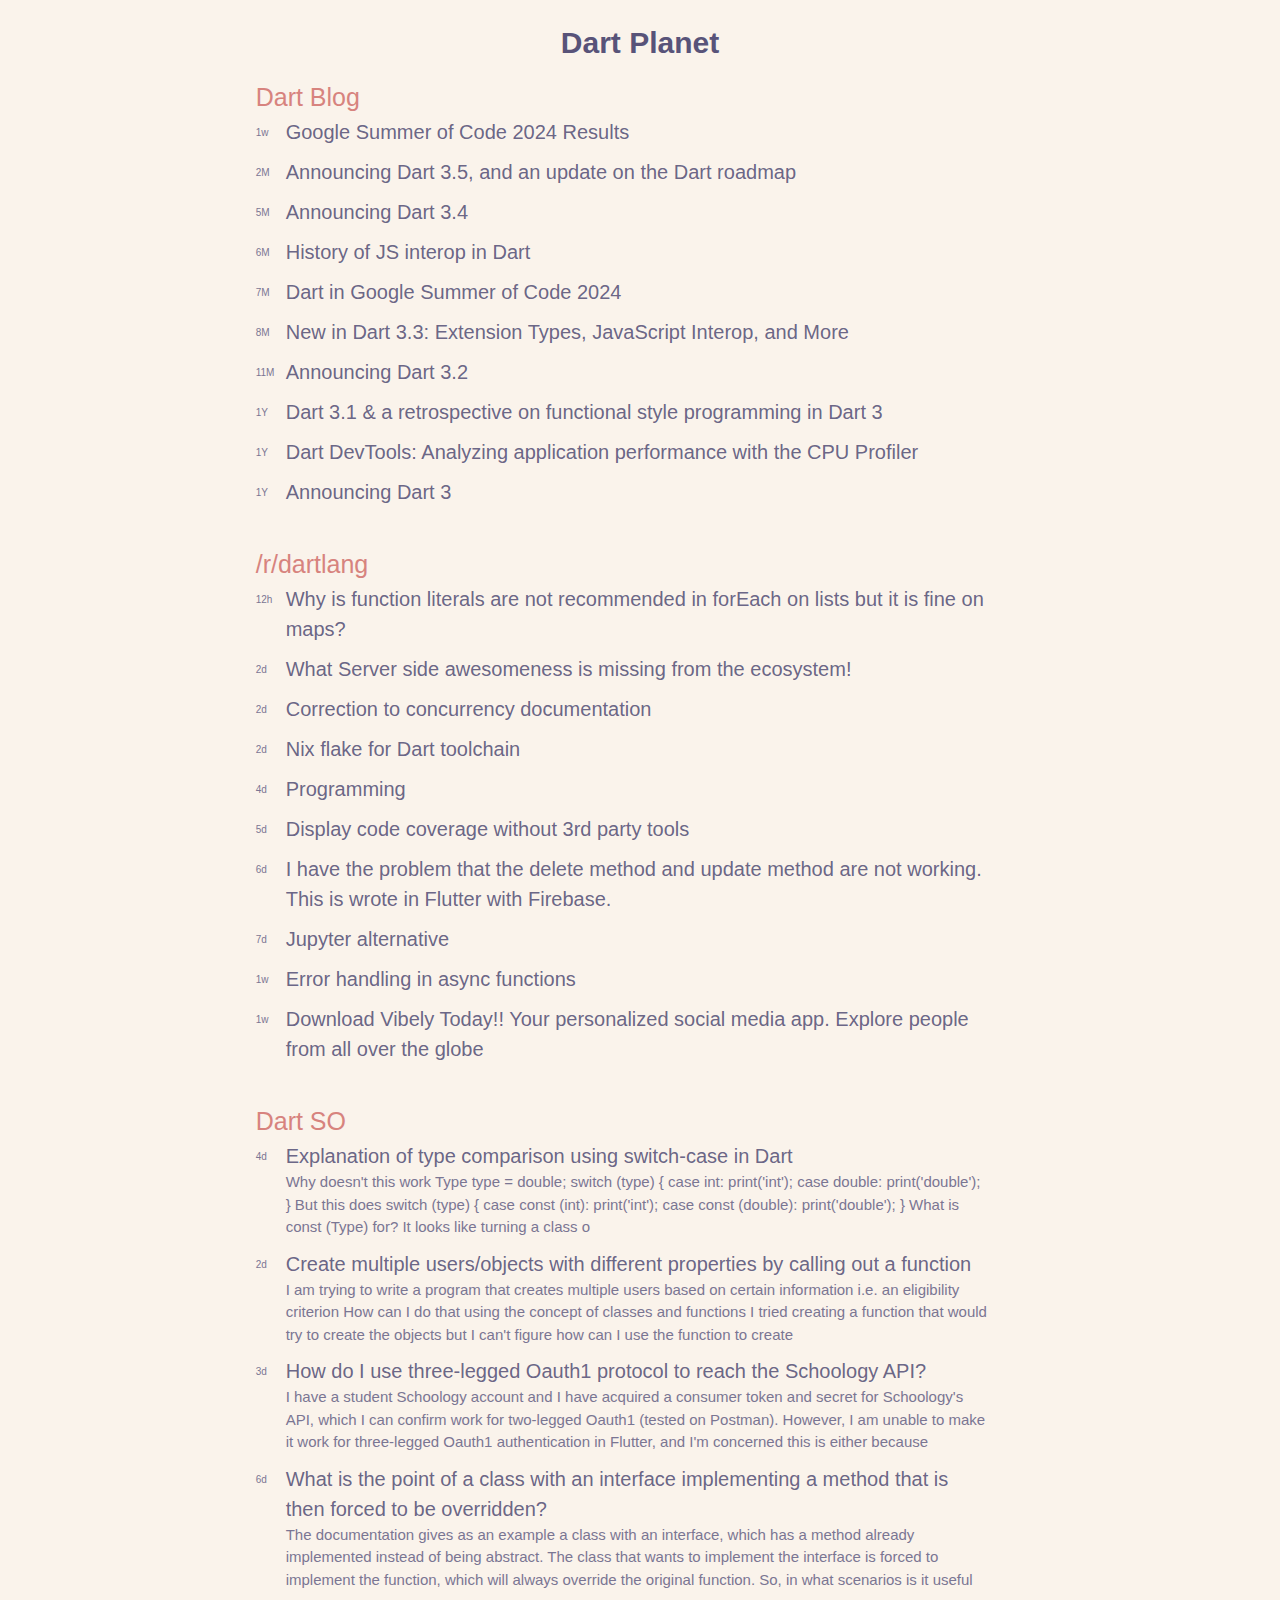
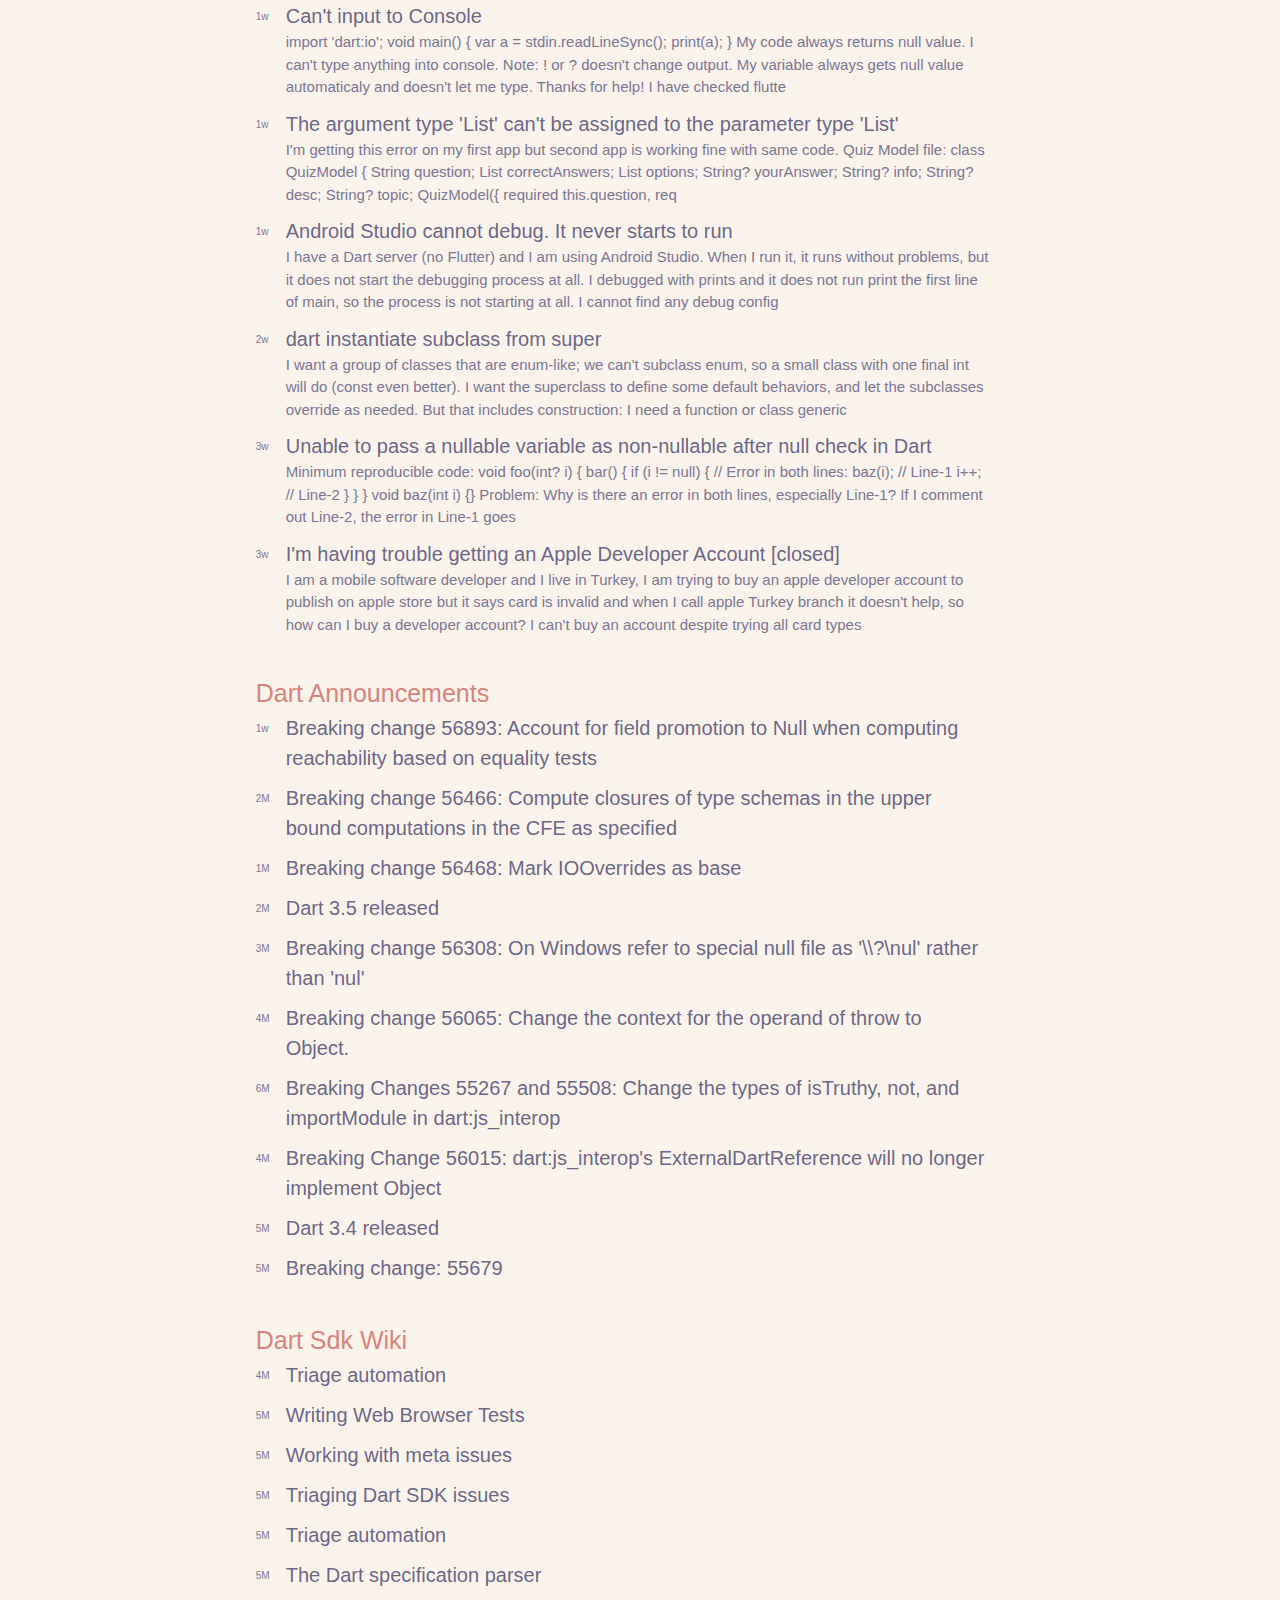
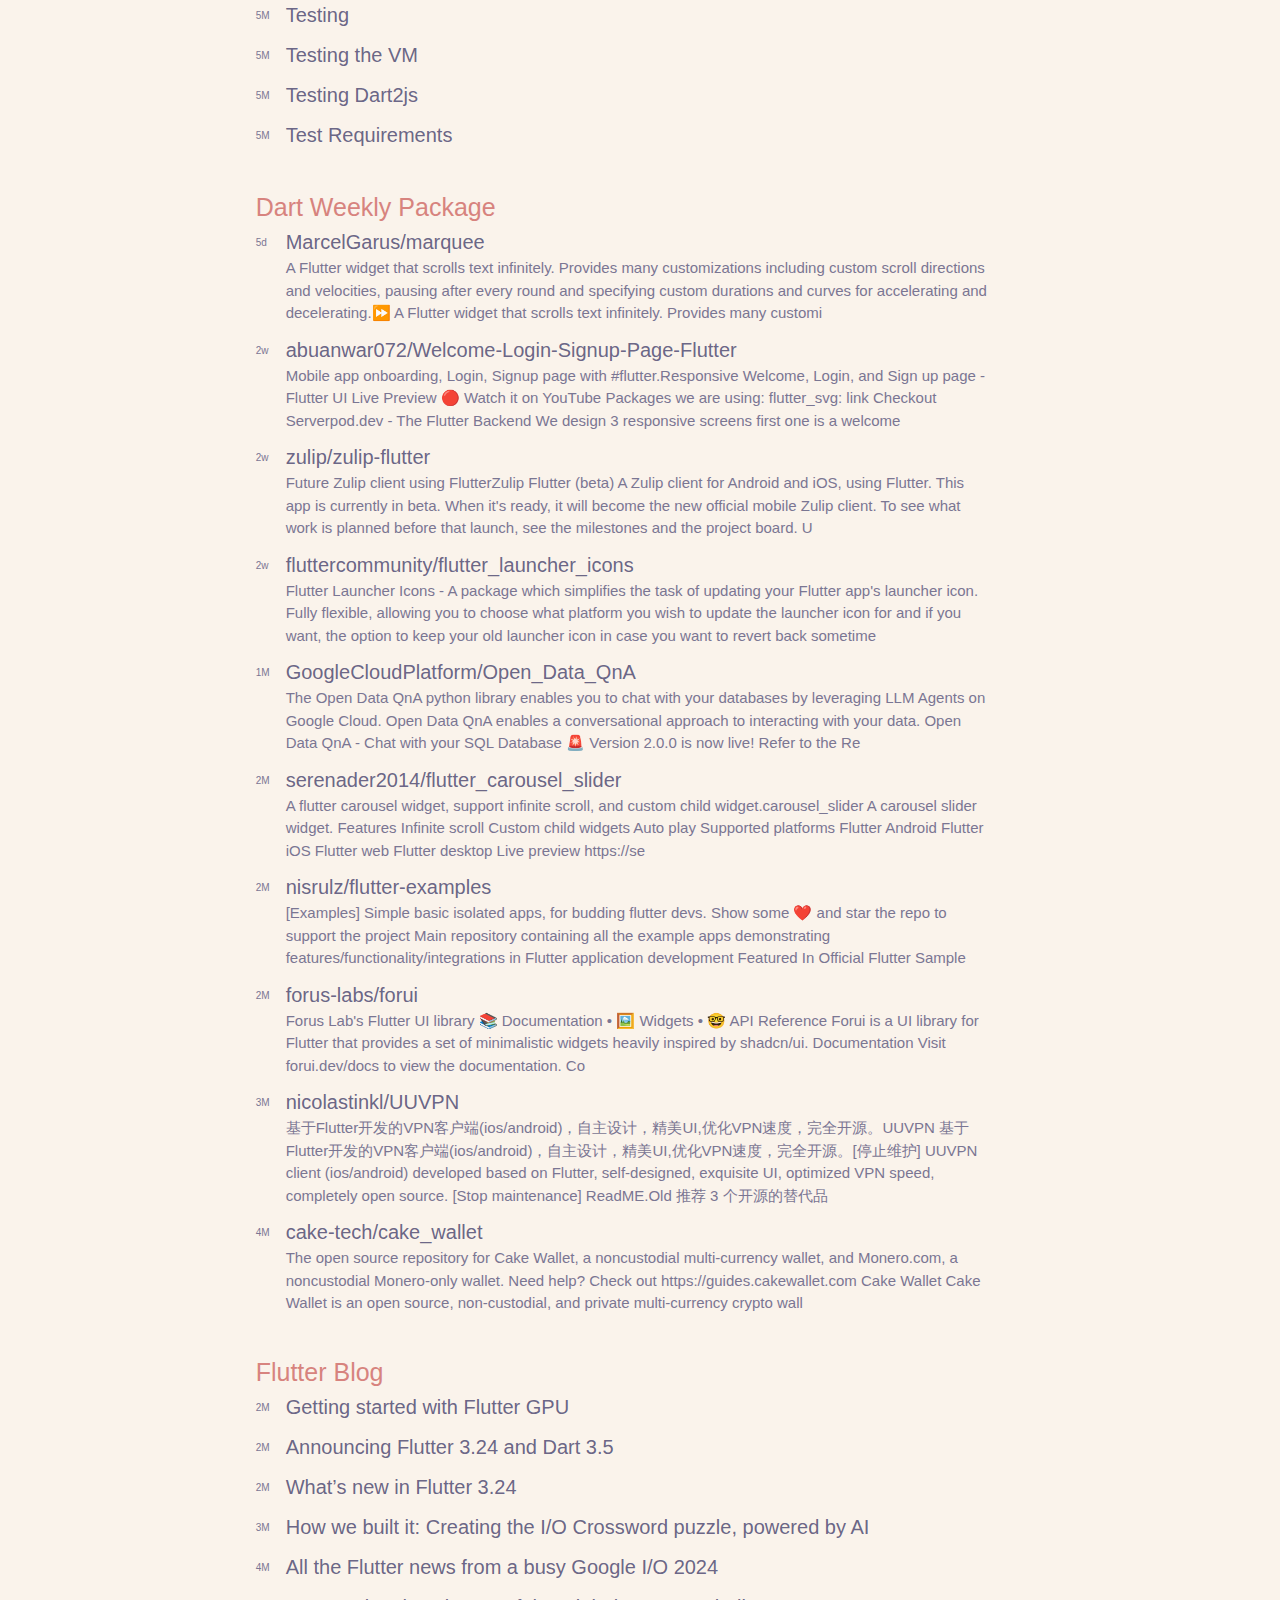
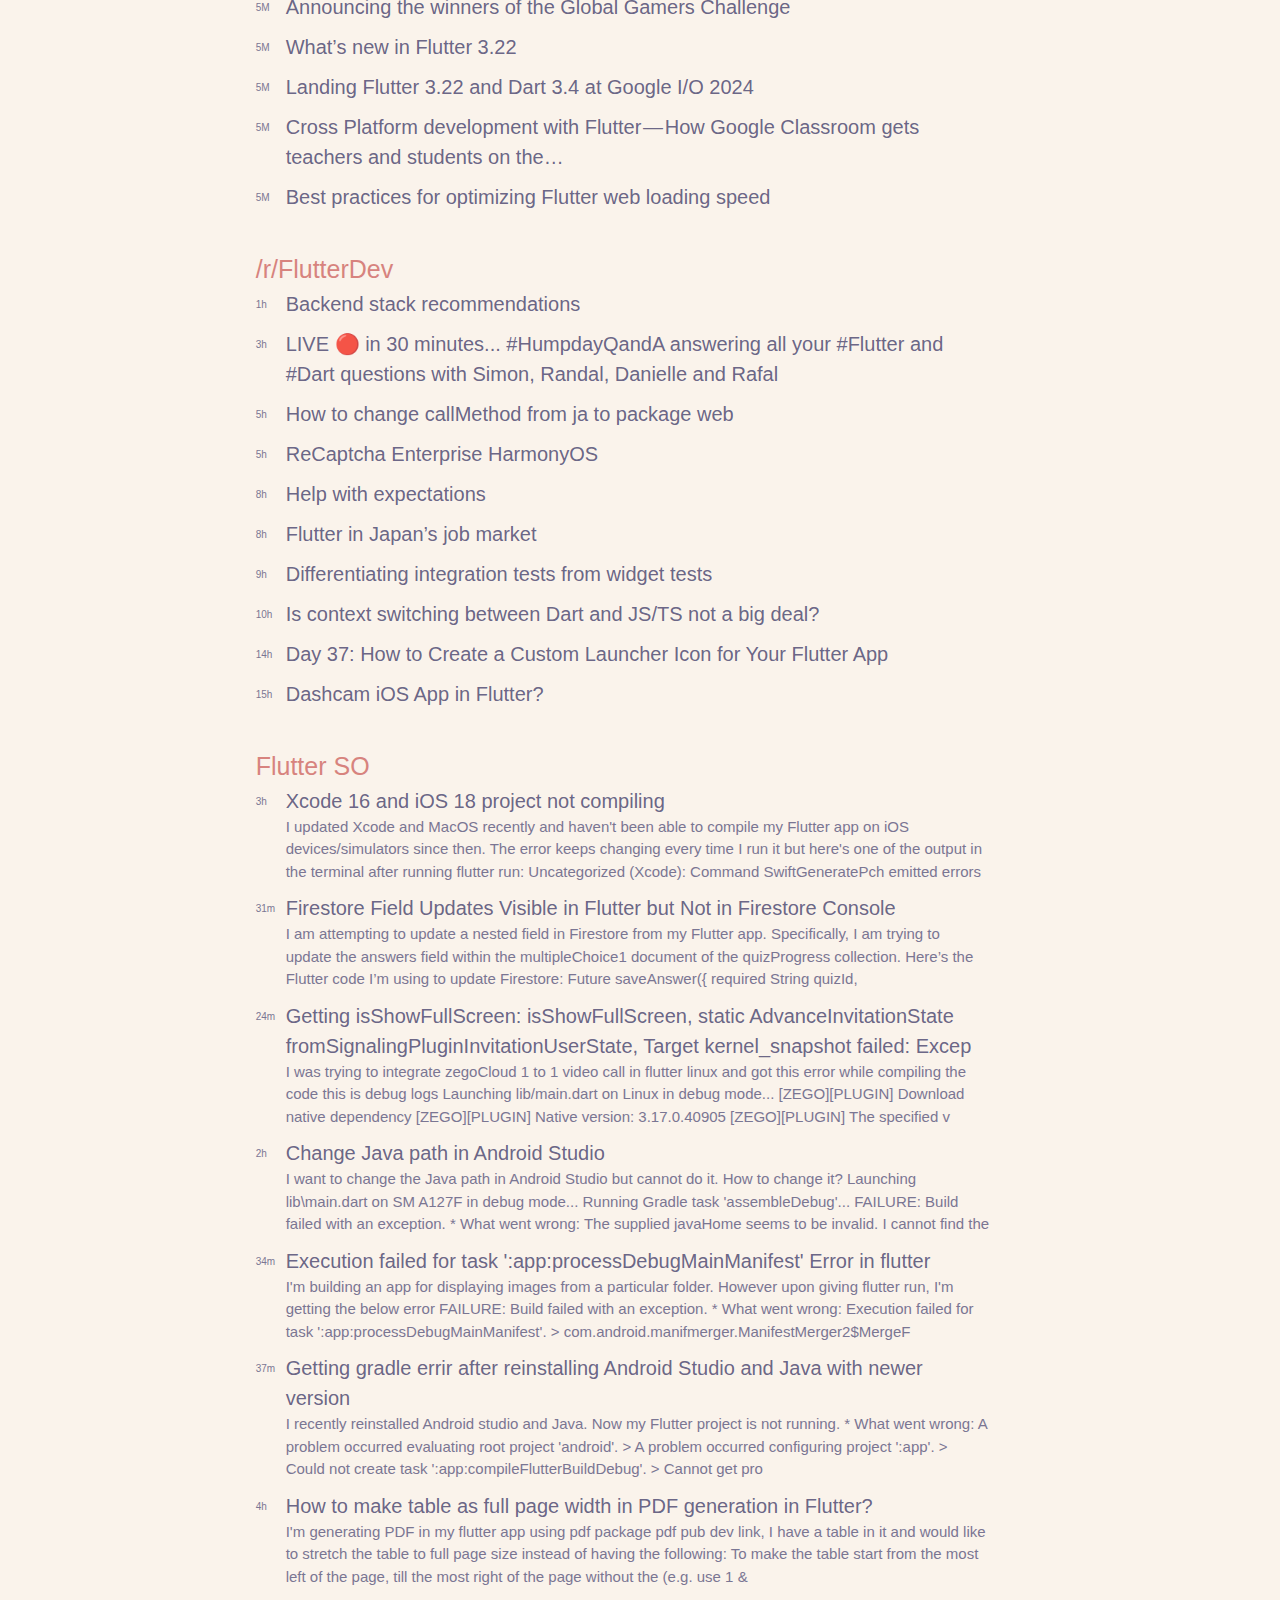
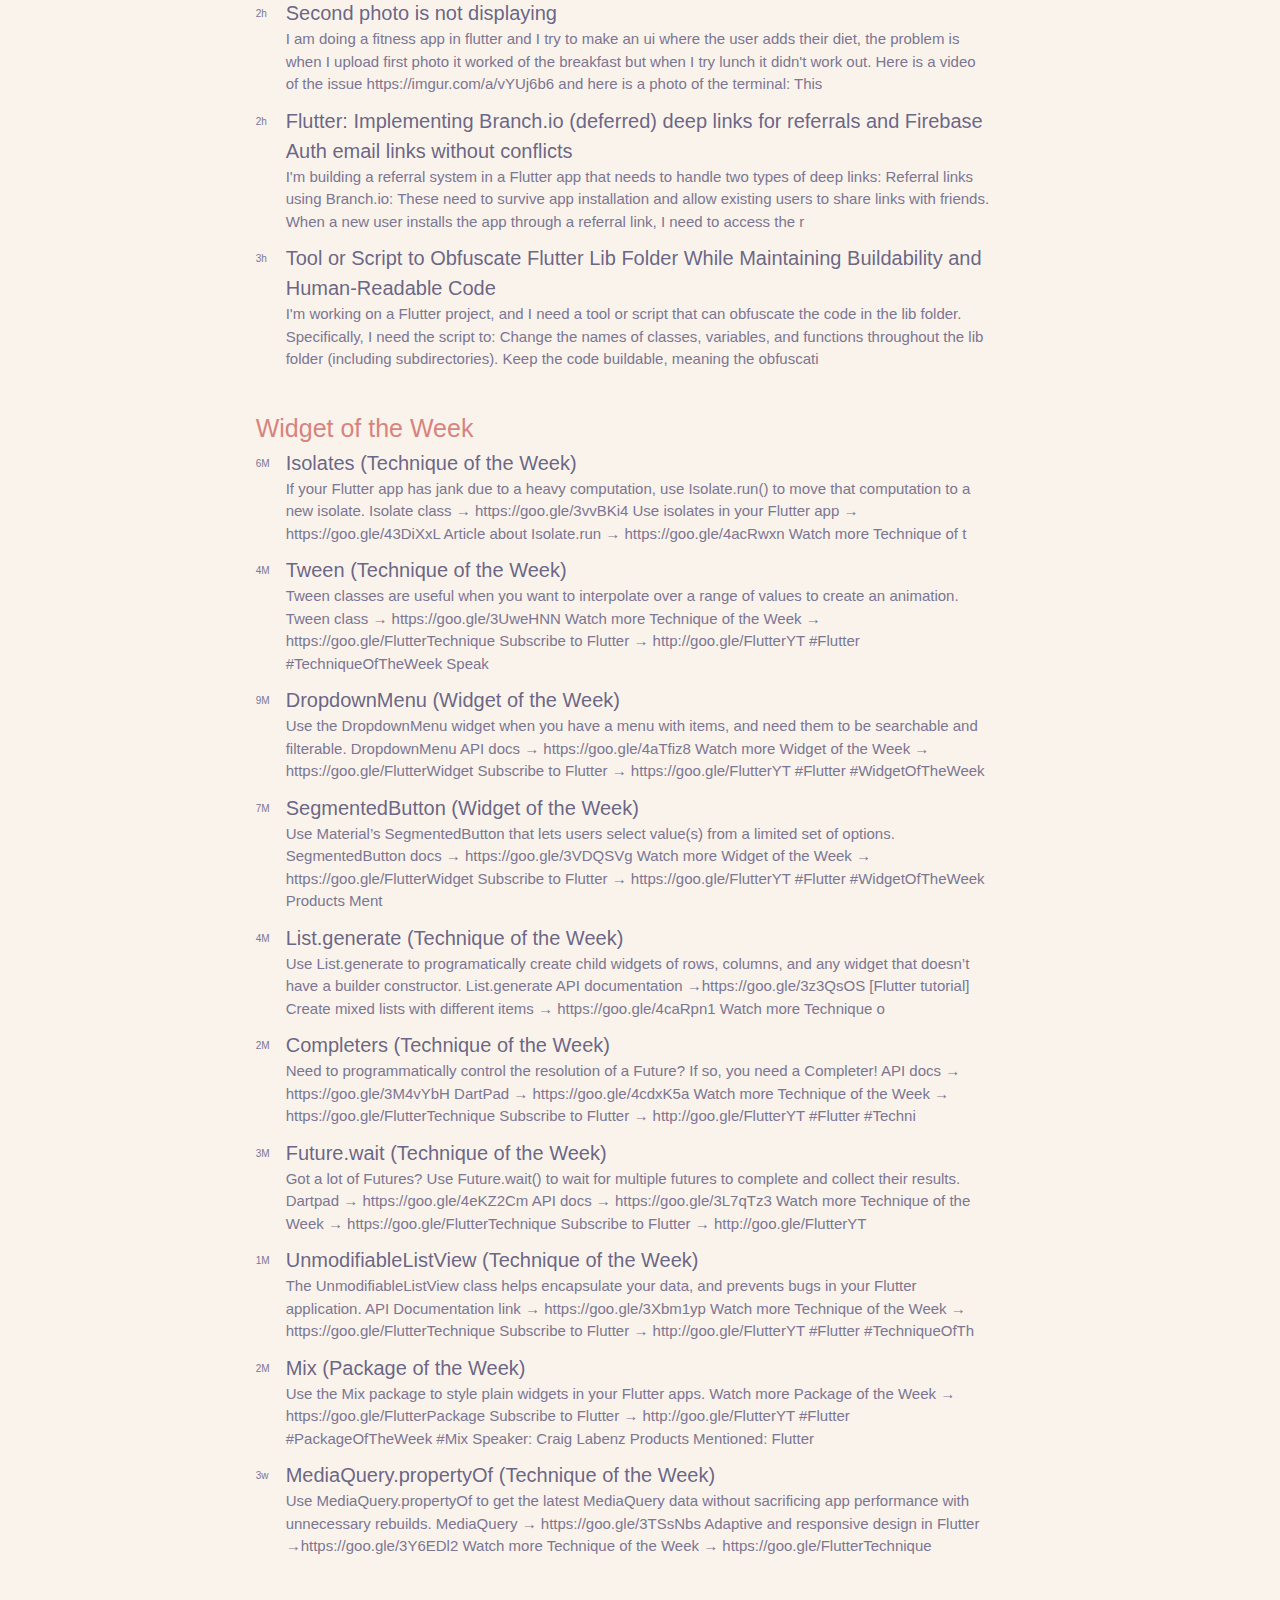
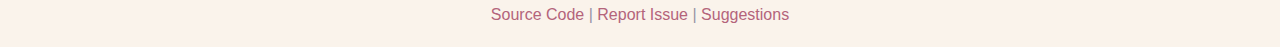
==== commit afcd63eb: "update webpage" ====
--- a/index.html
+++ b/index.html
@@ -20,7 +20,7 @@
     <meta name="twitter:title" content="Dart Planet" />
     <meta name="twitter:description" content="One-Stop Dart/Flutter News" />
     <meta name="twitter:card" content="summary_large_image" />
-    <meta name="planet-rendered" content="2024-10-23T12:00:13.057978" />
+    <meta name="planet-rendered" content="2024-10-23T19:00:28.471691" />
     <script type="application/ld+json">
       {
         "@context": "http://schema.org",
@@ -137,7 +137,7 @@
         <h2><a name="dart-reddit" href="https://www.reddit.com/r/dartlang/" target="_blank">/r/dartlang</a></h2>
         <div class="feed-items">
           <div class="feed-item">
-      <time datetime="2024-10-23T06:26:41.000Z" title="2024-10-23T06:26:41.000Z">5h</time>
+      <time datetime="2024-10-23T06:26:41.000Z" title="2024-10-23T06:26:41.000Z">12h</time>
       <div class="item">
         <a href="https://www.reddit.com/r/dartlang/comments/1ga3vzg/why_is_function_literals_are_not_recommended_in/" target="_blank">Why is function literals are not recommended in forEach on lists but it is fine on maps?</a>
         
@@ -146,7 +146,7 @@
     </div>
     
     <div class="feed-item">
-      <time datetime="2024-10-21T15:17:52.000Z" title="2024-10-21T15:17:52.000Z">1d</time>
+      <time datetime="2024-10-21T15:17:52.000Z" title="2024-10-21T15:17:52.000Z">2d</time>
       <div class="item">
         <a href="https://www.reddit.com/r/dartlang/comments/1g8s6e1/what_server_side_awesomeness_is_missing_from_the/" target="_blank">What Server side awesomeness is missing from the ecosystem!</a>
         
@@ -209,7 +209,7 @@
     </div>
     
     <div class="feed-item">
-      <time datetime="2024-10-15T15:17:41.000Z" title="2024-10-15T15:17:41.000Z">7d</time>
+      <time datetime="2024-10-15T15:17:41.000Z" title="2024-10-15T15:17:41.000Z">1w</time>
       <div class="item">
         <a href="https://www.reddit.com/r/dartlang/comments/1g4a5xc/error_handling_in_async_functions/" target="_blank">Error handling in async functions</a>
         
@@ -231,7 +231,7 @@
         <h2><a name="dart-so" href="https://stackoverflow.com/questions/tagged/?tagnames=dart+-flutter&sort=active" target="_blank">Dart SO</a></h2>
         <div class="feed-items">
           <div class="feed-item">
-      <time datetime="2024-10-19T16:01:03.000Z" title="2024-10-19T16:01:03.000Z">3d</time>
+      <time datetime="2024-10-19T16:01:03.000Z" title="2024-10-19T16:01:03.000Z">4d</time>
       <div class="item">
         <a href="https://stackoverflow.com/questions/79105357/explanation-of-type-comparison-using-switch-case-in-dart" target="_blank">Explanation of type comparison using switch-case in Dart</a>
         <div class="feed-item-description">Why doesn't this work
@@ -277,7 +277,7 @@
     </div>
     
     <div class="feed-item">
-      <time datetime="2024-10-17T16:06:26.000Z" title="2024-10-17T16:06:26.000Z">5d</time>
+      <time datetime="2024-10-17T16:06:26.000Z" title="2024-10-17T16:06:26.000Z">6d</time>
       <div class="item">
         <a href="https://stackoverflow.com/questions/79098975/what-is-the-point-of-a-class-with-an-interface-implementing-a-method-that-is-the" target="_blank">What is the point of a class with an interface implementing a method that is then forced to be overridden?</a>
         <div class="feed-item-description">The documentation gives as an example a class with an interface, which has a method already implemented instead of being abstract.
@@ -288,7 +288,7 @@
     </div>
     
     <div class="feed-item">
-      <time datetime="2024-10-15T17:02:48.000Z" title="2024-10-15T17:02:48.000Z">7d</time>
+      <time datetime="2024-10-15T17:02:48.000Z" title="2024-10-15T17:02:48.000Z">1w</time>
       <div class="item">
         <a href="https://stackoverflow.com/questions/79091018/cant-input-to-console" target="_blank">Can't input to Console</a>
         <div class="feed-item-description">import 'dart:io';
@@ -309,7 +309,7 @@
     </div>
     
     <div class="feed-item">
-      <time datetime="2024-10-15T16:06:15.000Z" title="2024-10-15T16:06:15.000Z">7d</time>
+      <time datetime="2024-10-15T16:06:15.000Z" title="2024-10-15T16:06:15.000Z">1w</time>
       <div class="item">
         <a href="https://stackoverflow.com/questions/79090815/the-argument-type-listdynamic-cant-be-assigned-to-the-parameter-type-list" target="_blank">The argument type 'List<dynamic>' can't be assigned to the parameter type 'List<QuestionCategory>'</a>
         <div class="feed-item-description">I'm getting this error on my first app but second app is working fine with same code.
@@ -422,7 +422,7 @@
     </div>
     
     <div class="feed-item">
-      <time datetime="2024-07-25T17:22:00.000Z" title="2024-07-25T17:22:00.000Z">2M</time>
+      <time datetime="2024-07-25T17:22:00.000Z" title="2024-07-25T17:22:00.000Z">3M</time>
       <div class="item">
         <a href="https://groups.google.com/a/dartlang.org/g/announce/c/847Hq0P3cD4" target="_blank">Breaking change 56308: On Windows refer to special null file as '\\?\nul' rather than 'nul'</a>
         
@@ -827,7 +827,43 @@
         <h2><a name="flutter-reddit" href="https://www.reddit.com/r/FlutterDev/" target="_blank">/r/FlutterDev</a></h2>
         <div class="feed-items">
           <div class="feed-item">
-      <time datetime="2024-10-23T10:54:32.000Z" title="2024-10-23T10:54:32.000Z">1h</time>
+      <time datetime="2024-10-23T17:02:03.000Z" title="2024-10-23T17:02:03.000Z">1h</time>
+      <div class="item">
+        <a href="https://www.reddit.com/r/FlutterDev/comments/1gafmqb/backend_stack_recommendations/" target="_blank">Backend stack recommendations</a>
+        
+      </div>
+      <div class="share" title="copy url"></div>
+    </div>
+    
+    <div class="feed-item">
+      <time datetime="2024-10-23T15:42:47.000Z" title="2024-10-23T15:42:47.000Z">3h</time>
+      <div class="item">
+        <a href="https://www.reddit.com/r/FlutterDev/comments/1gadokm/live_in_30_minutes_humpdayqanda_answering_all/" target="_blank">LIVE 🔴 in 30 minutes... #HumpdayQandA answering all your #Flutter and #Dart questions with Simon, Randal, Danielle and Rafal</a>
+        
+      </div>
+      <div class="share" title="copy url"></div>
+    </div>
+    
+    <div class="feed-item">
+      <time datetime="2024-10-23T13:33:15.000Z" title="2024-10-23T13:33:15.000Z">5h</time>
+      <div class="item">
+        <a href="https://www.reddit.com/r/FlutterDev/comments/1gaao9h/how_to_change_callmethod_from_ja_to_package_web/" target="_blank">How to change callMethod from ja to package web</a>
+        
+      </div>
+      <div class="share" title="copy url"></div>
+    </div>
+    
+    <div class="feed-item">
+      <time datetime="2024-10-23T13:20:37.000Z" title="2024-10-23T13:20:37.000Z">5h</time>
+      <div class="item">
+        <a href="https://www.reddit.com/r/FlutterDev/comments/1gaaehp/recaptcha_enterprise_harmonyos/" target="_blank">ReCaptcha Enterprise HarmonyOS</a>
+        
+      </div>
+      <div class="share" title="copy url"></div>
+    </div>
+    
+    <div class="feed-item">
+      <time datetime="2024-10-23T10:54:32.000Z" title="2024-10-23T10:54:32.000Z">8h</time>
       <div class="item">
         <a href="https://www.reddit.com/r/FlutterDev/comments/1ga7mm2/help_with_expectations/" target="_blank">Help with expectations</a>
         
@@ -836,7 +872,7 @@
     </div>
     
     <div class="feed-item">
-      <time datetime="2024-10-23T10:45:43.000Z" title="2024-10-23T10:45:43.000Z">1h</time>
+      <time datetime="2024-10-23T10:45:43.000Z" title="2024-10-23T10:45:43.000Z">8h</time>
       <div class="item">
         <a href="https://www.reddit.com/r/FlutterDev/comments/1ga7hmd/flutter_in_japans_job_market/" target="_blank">Flutter in Japan’s job market</a>
         
@@ -845,7 +881,7 @@
     </div>
     
     <div class="feed-item">
-      <time datetime="2024-10-23T09:10:23.000Z" title="2024-10-23T09:10:23.000Z">2h</time>
+      <time datetime="2024-10-23T09:10:23.000Z" title="2024-10-23T09:10:23.000Z">9h</time>
       <div class="item">
         <a href="https://www.reddit.com/r/FlutterDev/comments/1ga648i/differentiating_integration_tests_from_widget/" target="_blank">Differentiating integration tests from widget tests</a>
         
@@ -854,7 +890,7 @@
     </div>
     
     <div class="feed-item">
-      <time datetime="2024-10-23T08:33:46.000Z" title="2024-10-23T08:33:46.000Z">3h</time>
+      <time datetime="2024-10-23T08:33:46.000Z" title="2024-10-23T08:33:46.000Z">10h</time>
       <div class="item">
         <a href="https://www.reddit.com/r/FlutterDev/comments/1ga5mxl/is_context_switching_between_dart_and_jsts_not_a/" target="_blank">Is context switching between Dart and JS/TS not a big deal?</a>
         
@@ -863,7 +899,7 @@
     </div>
     
     <div class="feed-item">
-      <time datetime="2024-10-23T04:34:57.000Z" title="2024-10-23T04:34:57.000Z">7h</time>
+      <time datetime="2024-10-23T04:34:57.000Z" title="2024-10-23T04:34:57.000Z">14h</time>
       <div class="item">
         <a href="https://www.reddit.com/r/FlutterDev/comments/1ga25wk/day_37_how_to_create_a_custom_launcher_icon_for/" target="_blank">Day 37: How to Create a Custom Launcher Icon for Your Flutter App</a>
         
@@ -872,45 +908,9 @@
     </div>
     
     <div class="feed-item">
-      <time datetime="2024-10-23T03:17:47.000Z" title="2024-10-23T03:17:47.000Z">8h</time>
+      <time datetime="2024-10-23T03:17:47.000Z" title="2024-10-23T03:17:47.000Z">15h</time>
       <div class="item">
         <a href="https://www.reddit.com/r/FlutterDev/comments/1ga0ts6/dashcam_ios_app_in_flutter/" target="_blank">Dashcam iOS App in Flutter?</a>
-        
-      </div>
-      <div class="share" title="copy url"></div>
-    </div>
-    
-    <div class="feed-item">
-      <time datetime="2024-10-23T02:55:15.000Z" title="2024-10-23T02:55:15.000Z">9h</time>
-      <div class="item">
-        <a href="https://www.reddit.com/r/FlutterDev/comments/1ga0eoq/3d_plots_in_flutter_scatter_and_surface/" target="_blank">3D plots in Flutter - Scatter and Surface</a>
-        
-      </div>
-      <div class="share" title="copy url"></div>
-    </div>
-    
-    <div class="feed-item">
-      <time datetime="2024-10-22T22:01:47.000Z" title="2024-10-22T22:01:47.000Z">13h</time>
-      <div class="item">
-        <a href="https://www.reddit.com/r/FlutterDev/comments/1g9ue7v/best_android_for_testing/" target="_blank">Best android for testing</a>
-        
-      </div>
-      <div class="share" title="copy url"></div>
-    </div>
-    
-    <div class="feed-item">
-      <time datetime="2024-10-22T19:30:52.000Z" title="2024-10-22T19:30:52.000Z">16h</time>
-      <div class="item">
-        <a href="https://www.reddit.com/r/FlutterDev/comments/1g9qsum/built_a_flexible_text_animation_system_using/" target="_blank">Built a flexible text animation system using Strategy pattern</a>
-        
-      </div>
-      <div class="share" title="copy url"></div>
-    </div>
-    
-    <div class="feed-item">
-      <time datetime="2024-10-22T18:49:00.000Z" title="2024-10-22T18:49:00.000Z">17h</time>
-      <div class="item">
-        <a href="https://www.reddit.com/r/FlutterDev/comments/1g9ps2r/i_need_a_flutter_fresher_job_or_internship/" target="_blank">I need a flutter fresher job or internship</a>
         
       </div>
       <div class="share" title="copy url"></div>
@@ -921,140 +921,128 @@
         <h2><a name="flutter-so" href="https://stackoverflow.com/questions/tagged/?tagnames=flutter&sort=active" target="_blank">Flutter SO</a></h2>
         <div class="feed-items">
           <div class="feed-item">
-      <time datetime="2024-10-23T11:28:05.000Z" title="2024-10-23T11:28:05.000Z">32m</time>
-      <div class="item">
-        <a href="https://stackoverflow.com/questions/79117716/flutter-evaluatejavascript-not-working-for-me" target="_blank">Flutter evaluateJavascript Not working for me</a>
-        <div class="feed-item-description">await webViewController.evaluateJavascript(source: """
-    \$(document).bind('DOMSubtreeModified', function () {
-      if(\$("a[href^='/GenericUpload/GetFile']").length &gt; 0){
-
-    \$("a[href^='/GenericUpload/GetFile']").off('click').on('click', function (){ window.flutter_inappwebview.callHandler</div>
-      </div>
-      <div class="share" title="copy url"></div>
-    </div>
-    
-    <div class="feed-item">
-      <time datetime="2024-10-23T10:41:40.000Z" title="2024-10-23T10:41:40.000Z">1h</time>
-      <div class="item">
-        <a href="https://stackoverflow.com/questions/79117569/flutter-release-build-warnings" target="_blank">flutter release build warnings</a>
-        <div class="feed-item-description">I try to get a release build from my app with flutter build apk --release and I get the build successfully.but during the operation I get so many warnings like below.what can I do for this?
-at org.gradle.internal.operations.DefaultBuildOperationRunner$2.execute(DefaultBuildOperationRunner.java:66)
- </div>
-      </div>
-      <div class="share" title="copy url"></div>
-    </div>
-    
-    <div class="feed-item">
-      <time datetime="2024-10-23T07:42:52.000Z" title="2024-10-23T07:42:52.000Z">4h</time>
-      <div class="item">
-        <a href="https://stackoverflow.com/questions/79116896/tips-and-thought-process-on-separation-of-logic-and-screen" target="_blank">tips and thought process on separation of logic and screen</a>
-        <div class="feed-item-description">New to flutter/coding
-I have a List in screen layer
- `List device = [
-    [Icons.lightbulb,'Light',false],
-    [Icons.lightbulb,'Light',false],
-    [Icons.lightbulb,'Light',false],
-    [Icons.lightbulb,'Light',false],
-  ];`
-
-and I have a gridview builder that uses the list
-`Expanded(
-          child</div>
-      </div>
-      <div class="share" title="copy url"></div>
-    </div>
-    
-    <div class="feed-item">
-      <time datetime="2024-10-22T18:28:04.000Z" title="2024-10-22T18:28:04.000Z">17h</time>
-      <div class="item">
-        <a href="https://stackoverflow.com/questions/79115368/dart-run-not-locating-flutter-sdk" target="_blank">`dart run` not locating Flutter SDK</a>
-        <div class="feed-item-description">I'm developing a Flutter project for Android. From the base project directory, when I run dart run build_runner build, or even dart run on it's own, I get the following error:
-
-Because (name) depends on flutter_test from sdk which doesn't exist (the Flutter SDK is not available), version solving fai</div>
-      </div>
-      <div class="share" title="copy url"></div>
-    </div>
-    
-    <div class="feed-item">
-      <time datetime="2024-10-23T09:35:53.000Z" title="2024-10-23T09:35:53.000Z">2h</time>
-      <div class="item">
-        <a href="https://stackoverflow.com/questions/79117329/how-to-handle-data-messages-for-a-terminated-app" target="_blank">How to handle data messages for a terminated app</a>
-        <div class="feed-item-description">I am building a chat app where all the realtime messages will be delivered via FCM data messages and then conditionally show a notification using awesome_notifications. I had some problems at first like FCM background handler can't update chats and chats' messages if the app is in background, screen</div>
-      </div>
-      <div class="share" title="copy url"></div>
-    </div>
-    
-    <div class="feed-item">
-      <time datetime="2024-10-22T16:16:08.000Z" title="2024-10-22T16:16:08.000Z">19h</time>
-      <div class="item">
-        <a href="https://stackoverflow.com/questions/79114988/bottomsheet-with-dynamic-height-and-horizontally-scrollable-listview" target="_blank">BottomSheet with dynamic height and horizontally scrollable ListView</a>
-        <div class="feed-item-description">I want to achieve a BottomSheet which adapts in height to its content and contains a short list of horizonal items (max. 20 items).
-showModalBottomSheet(
-                  context: context,
-                  builder: (context) {
-                    return SafeArea(
-                      child: Wrap(</div>
-      </div>
-      <div class="share" title="copy url"></div>
-    </div>
-    
-    <div class="feed-item">
-      <time datetime="2024-10-23T09:03:40.000Z" title="2024-10-23T09:03:40.000Z">2h</time>
-      <div class="item">
-        <a href="https://stackoverflow.com/questions/79117190/why-is-flutter-calling-flask-endpoints-making-flask-losing-its-session-data" target="_blank">Why is flutter calling flask endpoints making flask losing its session data?</a>
-        <div class="feed-item-description">In flask:
-from datetime import timedelta
-from flask import Flask, jsonify, request, redirect, session, render_template
-from flask_cors import CORS
-
-app = Flask(__name__)
-CORS(app
-)
-app.config\["SECRET_KEY"\] = '12345'
-app.config.update(SESSION_COOKIE_SAMESITE="None", SESSION_COOKIE_SECURE=True)
-
-@ap</div>
-      </div>
-      <div class="share" title="copy url"></div>
-    </div>
-    
-    <div class="feed-item">
-      <time datetime="2024-10-23T08:53:10.000Z" title="2024-10-23T08:53:10.000Z">3h</time>
-      <div class="item">
-        <a href="https://stackoverflow.com/questions/79117145/how-to-make-hive-singleton-class-for-saving-datas-like-favourites-cartitem" target="_blank">How to make hive singleton class for saving datas like favourites cartitem?</a>
-        <div class="feed-item-description">I have created a singleton class for saving data to local storage with GetStorage, here I have a bucket named userdata and i want to save favouriteproductids, cartitems and many other list,
-With this singleton class its easy to save any kind of data to local storage,
-How to do same with Hive?
-class </div>
-      </div>
-      <div class="share" title="copy url"></div>
-    </div>
-    
-    <div class="feed-item">
-      <time datetime="2024-10-23T07:42:42.000Z" title="2024-10-23T07:42:42.000Z">4h</time>
-      <div class="item">
-        <a href="https://stackoverflow.com/questions/79116892/keyboard-opening-and-closing-immediately-due-to-multiple-rebuilds-when-tapping-o" target="_blank">Keyboard opening and closing immediately due to multiple rebuilds when tapping on TextFormField</a>
-        <div class="feed-item-description">For debugging purposes, I had put a print statement inside the build method and I noticed that the whole widget was rebuilding multiple times when the TextFormField was tapped.
-The keyboard opens up, and then immediately closes.
-This is my code:
-class LoginScreen extends StatelessWidget {
-  LoginScr</div>
-      </div>
-      <div class="share" title="copy url"></div>
-    </div>
-    
-    <div class="feed-item">
-      <time datetime="2024-10-23T07:42:26.000Z" title="2024-10-23T07:42:26.000Z">4h</time>
-      <div class="item">
-        <a href="https://stackoverflow.com/questions/79116885/failure-build-failed-with-an-exception-namespace-not-specified-specify-a-name" target="_blank">FAILURE: Build failed with an exception. Namespace not specified. Specify a namespace in the module's build file</a>
-        <div class="feed-item-description">FAILURE: Build failed with an exception.
-
-What went wrong:
-A problem occurred configuring project ':better_player'.
-
-
-Could not create an instance of type com.android.build.api.variant.impl.LibraryVariantBuilderImpl.
-Namespace not specified. Specify a namespace in the module's build file. See https:</div>
+      <time datetime="2024-10-23T15:15:01.000Z" title="2024-10-23T15:15:01.000Z">3h</time>
+      <div class="item">
+        <a href="https://stackoverflow.com/questions/79118572/xcode-16-and-ios-18-project-not-compiling" target="_blank">Xcode 16 and iOS 18 project not compiling</a>
+        <div class="feed-item-description">I updated Xcode and MacOS recently and haven't been able to compile my Flutter app on iOS devices/simulators since then. The error keeps changing every time I run it but here's one of the output in the terminal after running flutter run:
+Uncategorized (Xcode): Command SwiftGeneratePch emitted errors</div>
+      </div>
+      <div class="share" title="copy url"></div>
+    </div>
+    
+    <div class="feed-item">
+      <time datetime="2024-10-23T18:28:48.000Z" title="2024-10-23T18:28:48.000Z">31m</time>
+      <div class="item">
+        <a href="https://stackoverflow.com/questions/79119249/firestore-field-updates-visible-in-flutter-but-not-in-firestore-console" target="_blank">Firestore Field Updates Visible in Flutter but Not in Firestore Console</a>
+        <div class="feed-item-description">I am attempting to update a nested field in Firestore from my Flutter app. Specifically, I am trying to update the answers field within the multipleChoice1 document of the quizProgress collection.
+Here’s the Flutter code I’m using to update Firestore:
+Future saveAnswer({
+  required String quizId,
+  </div>
+      </div>
+      <div class="share" title="copy url"></div>
+    </div>
+    
+    <div class="feed-item">
+      <time datetime="2024-10-23T18:36:20.000Z" title="2024-10-23T18:36:20.000Z">24m</time>
+      <div class="item">
+        <a href="https://stackoverflow.com/questions/79119278/getting-isshowfullscreen-isshowfullscreen-static-advanceinvitationstate-fromsi" target="_blank">Getting isShowFullScreen: isShowFullScreen, static AdvanceInvitationState fromSignalingPluginInvitationUserState, Target kernel_snapshot failed: Excep</a>
+        <div class="feed-item-description">I was trying to integrate zegoCloud 1 to 1 video call in flutter linux and got this error while compiling the code
+this is debug logs
+Launching lib/main.dart on Linux in debug mode...
+[ZEGO][PLUGIN] Download native dependency
+[ZEGO][PLUGIN] Native version: 3.17.0.40905
+[ZEGO][PLUGIN] The specified v</div>
+      </div>
+      <div class="share" title="copy url"></div>
+    </div>
+    
+    <div class="feed-item">
+      <time datetime="2024-10-23T16:40:26.000Z" title="2024-10-23T16:40:26.000Z">2h</time>
+      <div class="item">
+        <a href="https://stackoverflow.com/questions/79118889/change-java-path-in-android-studio" target="_blank">Change Java path in Android Studio</a>
+        <div class="feed-item-description">I want to change the Java path in Android Studio but cannot do it. How to change it?
+Launching lib\main.dart on SM A127F in debug mode...
+Running Gradle task 'assembleDebug'...
+
+FAILURE: Build failed with an exception.
+
+* What went wrong:
+The supplied javaHome seems to be invalid. I cannot find the </div>
+      </div>
+      <div class="share" title="copy url"></div>
+    </div>
+    
+    <div class="feed-item">
+      <time datetime="2024-10-23T18:26:10.000Z" title="2024-10-23T18:26:10.000Z">34m</time>
+      <div class="item">
+        <a href="https://stackoverflow.com/questions/79119234/execution-failed-for-task-appprocessdebugmainmanifest-error-in-flutter" target="_blank">Execution failed for task ':app:processDebugMainManifest' Error in flutter</a>
+        <div class="feed-item-description">I'm building an app for displaying images from a particular folder. However upon giving flutter run, I'm getting the below error
+FAILURE: Build failed with an exception.
+
+* What went wrong:
+Execution failed for task ':app:processDebugMainManifest'.
+&gt; com.android.manifmerger.ManifestMerger2$MergeF</div>
+      </div>
+      <div class="share" title="copy url"></div>
+    </div>
+    
+    <div class="feed-item">
+      <time datetime="2024-10-23T18:22:32.000Z" title="2024-10-23T18:22:32.000Z">37m</time>
+      <div class="item">
+        <a href="https://stackoverflow.com/questions/79119217/getting-gradle-errir-after-reinstalling-android-studio-and-java-with-newer-versi" target="_blank">Getting gradle errir after reinstalling Android Studio and Java with newer version</a>
+        <div class="feed-item-description">I recently reinstalled Android studio and Java. Now my Flutter project is not running.
+* What went wrong:
+A problem occurred evaluating root project 'android'.
+&gt; A problem occurred configuring project ':app'.
+   &gt; Could not create task ':app:compileFlutterBuildDebug'.
+      &gt; Cannot get pro</div>
+      </div>
+      <div class="share" title="copy url"></div>
+    </div>
+    
+    <div class="feed-item">
+      <time datetime="2024-10-23T14:33:15.000Z" title="2024-10-23T14:33:15.000Z">4h</time>
+      <div class="item">
+        <a href="https://stackoverflow.com/questions/79118390/how-to-make-table-as-full-page-width-in-pdf-generation-in-flutter" target="_blank">How to make table as full page width in PDF generation in Flutter?</a>
+        <div class="feed-item-description">I'm generating PDF in my flutter app using pdf package pdf pub dev link, I have a table in it and would like to stretch the table to full page size
+instead of having the following:
+
+To make the table start from the most left of the page, till the most right of the page without the (e.g. use 1 &amp; </div>
+      </div>
+      <div class="share" title="copy url"></div>
+    </div>
+    
+    <div class="feed-item">
+      <time datetime="2024-10-23T16:56:53.000Z" title="2024-10-23T16:56:53.000Z">2h</time>
+      <div class="item">
+        <a href="https://stackoverflow.com/questions/79118958/second-photo-is-not-displaying" target="_blank">Second photo is not displaying</a>
+        <div class="feed-item-description">I am doing a fitness app in flutter and I try to make an ui where the user adds their diet, the problem is when I upload first photo it worked of the breakfast but when I try lunch it didn't work out. Here is a video of the issue https://imgur.com/a/vYUj6b6 and here is a photo of the terminal:
+
+This</div>
+      </div>
+      <div class="share" title="copy url"></div>
+    </div>
+    
+    <div class="feed-item">
+      <time datetime="2024-10-23T16:21:39.000Z" title="2024-10-23T16:21:39.000Z">2h</time>
+      <div class="item">
+        <a href="https://stackoverflow.com/questions/79118810/flutter-implementing-branch-io-deferred-deep-links-for-referrals-and-firebase" target="_blank">Flutter: Implementing Branch.io (deferred) deep links for referrals and Firebase Auth email links without conflicts</a>
+        <div class="feed-item-description">I'm building a referral system in a Flutter app that needs to handle two types of deep links:
+
+Referral links using Branch.io: These need to survive app installation and allow existing users to share links with friends. When a new user installs the app through a referral link, I need to access the r</div>
+      </div>
+      <div class="share" title="copy url"></div>
+    </div>
+    
+    <div class="feed-item">
+      <time datetime="2024-10-23T16:00:20.000Z" title="2024-10-23T16:00:20.000Z">3h</time>
+      <div class="item">
+        <a href="https://stackoverflow.com/questions/79118742/tool-or-script-to-obfuscate-flutter-lib-folder-while-maintaining-buildability-an" target="_blank">Tool or Script to Obfuscate Flutter Lib Folder While Maintaining Buildability and Human-Readable Code</a>
+        <div class="feed-item-description">I'm working on a Flutter project, and I need a tool or script that can obfuscate the code in the lib folder. Specifically, I need the script to:
+
+Change the names of classes, variables, and functions throughout the lib folder (including subdirectories).
+Keep the code buildable, meaning the obfuscati</div>
       </div>
       <div class="share" title="copy url"></div>
     </div>
@@ -1064,52 +1052,6 @@
         <h2><a name="flutter-wotw" href="https://youtube.com" target="_blank">Widget of the Week</a></h2>
         <div class="feed-items">
           <div class="feed-item">
-      <time datetime="2024-10-01T20:00:22.000Z" title="2024-10-01T20:00:22.000Z">3w</time>
-      <div class="item">
-        <a href="https://www.youtube.com/watch?v=xVk1kPvkgAY" target="_blank">MediaQuery.propertyOf (Technique of the Week)</a>
-        <div class="feed-item-description">Use MediaQuery.propertyOf to get the latest MediaQuery data without sacrificing app performance with unnecessary rebuilds. 
-
-MediaQuery → https://goo.gle/3TSsNbs 
-Adaptive and responsive design in Flutter →https://goo.gle/3Y6EDl2 
-
-Watch more Technique of the Week → https://goo.gle/FlutterTechnique </div>
-      </div>
-      <div class="share" title="copy url"></div>
-    </div>
-    
-    <div class="feed-item">
-      <time datetime="2023-12-12T17:00:19.000Z" title="2023-12-12T17:00:19.000Z">10M</time>
-      <div class="item">
-        <a href="https://www.youtube.com/watch?v=S0Ylpa44OAQ" target="_blank">OverlayPortal (Widget of the Week)</a>
-        <div class="feed-item-description">OverlayPortal is a widget that simplifies creating overlays in Flutter.
-
-OverlayPortal documentation → https://goo.gle/47QICVi 
-
-Get more tips → https://goo.gle/FlutterWidget 
-Subscribe to Flutter → https://goo.gle/FlutterYT 
-
-#Flutter #WidgetOfTheWeek</div>
-      </div>
-      <div class="share" title="copy url"></div>
-    </div>
-    
-    <div class="feed-item">
-      <time datetime="2024-01-16T17:00:37.000Z" title="2024-01-16T17:00:37.000Z">9M</time>
-      <div class="item">
-        <a href="https://www.youtube.com/watch?v=giV9AbM2gd8" target="_blank">DropdownMenu (Widget of the Week)</a>
-        <div class="feed-item-description">Use the DropdownMenu widget when you have a menu with items, and need them to be searchable and filterable.
-
-DropdownMenu API docs → https://goo.gle/4aTfiz8 
-
-Watch more Widget of the Week →  https://goo.gle/FlutterWidget 
-Subscribe to Flutter → https://goo.gle/FlutterYT 
-
-#Flutter #WidgetOfTheWeek </div>
-      </div>
-      <div class="share" title="copy url"></div>
-    </div>
-    
-    <div class="feed-item">
       <time datetime="2024-04-23T19:02:45.000Z" title="2024-04-23T19:02:45.000Z">6M</time>
       <div class="item">
         <a href="https://www.youtube.com/watch?v=PPwJ75vqP_s" target="_blank">Isolates (Technique of the Week)</a>
@@ -1125,6 +1067,106 @@
     </div>
     
     <div class="feed-item">
+      <time datetime="2024-06-03T18:18:51.000Z" title="2024-06-03T18:18:51.000Z">4M</time>
+      <div class="item">
+        <a href="https://www.youtube.com/watch?v=fatb7Clc0MM" target="_blank">Tween (Technique of the Week)</a>
+        <div class="feed-item-description">Tween classes are useful when you want to interpolate over a range of values to create an animation.
+ 
+Tween class → https://goo.gle/3UweHNN 
+
+Watch more Technique of the Week → https://goo.gle/FlutterTechnique  
+Subscribe to Flutter → http://goo.gle/FlutterYT 
+
+#Flutter #TechniqueOfTheWeek 
+
+
+Speak</div>
+      </div>
+      <div class="share" title="copy url"></div>
+    </div>
+    
+    <div class="feed-item">
+      <time datetime="2024-01-16T17:00:37.000Z" title="2024-01-16T17:00:37.000Z">9M</time>
+      <div class="item">
+        <a href="https://www.youtube.com/watch?v=giV9AbM2gd8" target="_blank">DropdownMenu (Widget of the Week)</a>
+        <div class="feed-item-description">Use the DropdownMenu widget when you have a menu with items, and need them to be searchable and filterable.
+
+DropdownMenu API docs → https://goo.gle/4aTfiz8 
+
+Watch more Widget of the Week →  https://goo.gle/FlutterWidget 
+Subscribe to Flutter → https://goo.gle/FlutterYT 
+
+#Flutter #WidgetOfTheWeek </div>
+      </div>
+      <div class="share" title="copy url"></div>
+    </div>
+    
+    <div class="feed-item">
+      <time datetime="2024-03-26T16:00:27.000Z" title="2024-03-26T16:00:27.000Z">7M</time>
+      <div class="item">
+        <a href="https://www.youtube.com/watch?v=Kj6jwKsVC3A" target="_blank">SegmentedButton (Widget of the Week)</a>
+        <div class="feed-item-description">Use Material’s SegmentedButton that lets users select value(s) from a limited set of options.
+
+SegmentedButton docs → https://goo.gle/3VDQSVg
+
+Watch more Widget of the Week →  https://goo.gle/FlutterWidget 
+Subscribe to Flutter → https://goo.gle/FlutterYT 
+
+#Flutter #WidgetOfTheWeek 
+
+
+Products Ment</div>
+      </div>
+      <div class="share" title="copy url"></div>
+    </div>
+    
+    <div class="feed-item">
+      <time datetime="2024-06-18T17:39:46.000Z" title="2024-06-18T17:39:46.000Z">4M</time>
+      <div class="item">
+        <a href="https://www.youtube.com/watch?v=izr7uBuiacE" target="_blank">List.generate (Technique of the Week)</a>
+        <div class="feed-item-description">Use List.generate to programatically create child widgets of rows, columns, and any widget that doesn’t have a builder constructor.
+
+List.generate API documentation →https://goo.gle/3z3QsOS 
+[Flutter tutorial] Create mixed lists with different items → https://goo.gle/4caRpn1 
+
+Watch more Technique o</div>
+      </div>
+      <div class="share" title="copy url"></div>
+    </div>
+    
+    <div class="feed-item">
+      <time datetime="2024-08-08T19:00:40.000Z" title="2024-08-08T19:00:40.000Z">2M</time>
+      <div class="item">
+        <a href="https://www.youtube.com/watch?v=N8sBC_eK7Z4" target="_blank">Completers (Technique of the Week)</a>
+        <div class="feed-item-description">Need to programmatically control the resolution of a Future? If so, you need a Completer!
+
+API docs → https://goo.gle/3M4vYbH 
+DartPad → https://goo.gle/4cdxK5a 
+
+Watch more Technique of the Week → https://goo.gle/FlutterTechnique  
+Subscribe to Flutter → http://goo.gle/FlutterYT  
+
+#Flutter #Techni</div>
+      </div>
+      <div class="share" title="copy url"></div>
+    </div>
+    
+    <div class="feed-item">
+      <time datetime="2024-07-03T16:00:22.000Z" title="2024-07-03T16:00:22.000Z">3M</time>
+      <div class="item">
+        <a href="https://www.youtube.com/watch?v=SYy8_z-qsRo" target="_blank">Future.wait (Technique of the Week)</a>
+        <div class="feed-item-description">Got a lot of Futures? Use Future.wait() to wait for multiple futures to complete and collect their results.
+
+Dartpad → https://goo.gle/4eKZ2Cm 
+API docs → https://goo.gle/3L7qTz3 
+
+Watch more Technique of the Week → https://goo.gle/FlutterTechnique    
+Subscribe to Flutter → http://goo.gle/FlutterYT</div>
+      </div>
+      <div class="share" title="copy url"></div>
+    </div>
+    
+    <div class="feed-item">
       <time datetime="2024-09-17T17:47:04.000Z" title="2024-09-17T17:47:04.000Z">1M</time>
       <div class="item">
         <a href="https://www.youtube.com/watch?v=lbxJ4K5MD2o" target="_blank">UnmodifiableListView (Technique of the Week)</a>
@@ -1141,78 +1183,33 @@
     </div>
     
     <div class="feed-item">
-      <time datetime="2024-03-26T16:00:27.000Z" title="2024-03-26T16:00:27.000Z">7M</time>
-      <div class="item">
-        <a href="https://www.youtube.com/watch?v=Kj6jwKsVC3A" target="_blank">SegmentedButton (Widget of the Week)</a>
-        <div class="feed-item-description">Use Material’s SegmentedButton that lets users select value(s) from a limited set of options.
-
-SegmentedButton docs → https://goo.gle/3VDQSVg
-
-Watch more Widget of the Week →  https://goo.gle/FlutterWidget 
-Subscribe to Flutter → https://goo.gle/FlutterYT 
-
-#Flutter #WidgetOfTheWeek 
-
-
-Products Ment</div>
-      </div>
-      <div class="share" title="copy url"></div>
-    </div>
-    
-    <div class="feed-item">
-      <time datetime="2024-09-03T17:00:13.000Z" title="2024-09-03T17:00:13.000Z">1M</time>
-      <div class="item">
-        <a href="https://www.youtube.com/watch?v=9lhN5QXyZQc" target="_blank">Uint8List (Technique of the Week)</a>
-        <div class="feed-item-description">Digitally, files are often represented as a list of bytes, and in Dart, bytes are represented by integers ranging from zero to 255. In this video, learn how Dart's Uint8List can help improve memory and performance when working with bytes.
-
-API documentation link → https://goo.gle/4e3Aaod 
-
-Watch mor</div>
-      </div>
-      <div class="share" title="copy url"></div>
-    </div>
-    
-    <div class="feed-item">
-      <time datetime="2024-07-03T16:00:22.000Z" title="2024-07-03T16:00:22.000Z">3M</time>
-      <div class="item">
-        <a href="https://www.youtube.com/watch?v=SYy8_z-qsRo" target="_blank">Future.wait (Technique of the Week)</a>
-        <div class="feed-item-description">Got a lot of Futures? Use Future.wait() to wait for multiple futures to complete and collect their results.
-
-Dartpad → https://goo.gle/4eKZ2Cm 
-API docs → https://goo.gle/3L7qTz3 
-
-Watch more Technique of the Week → https://goo.gle/FlutterTechnique    
-Subscribe to Flutter → http://goo.gle/FlutterYT</div>
-      </div>
-      <div class="share" title="copy url"></div>
-    </div>
-    
-    <div class="feed-item">
-      <time datetime="2023-08-30T16:00:22.000Z" title="2023-08-30T16:00:22.000Z">1Y</time>
-      <div class="item">
-        <a href="https://www.youtube.com/watch?v=L9cP9OTUstA" target="_blank">home_widget (Package of the Week)</a>
-        <div class="feed-item-description">HomeWidget is a Plugin to make it easier to create HomeScreen widgets on Android and iOS. HomeWidget does not allow writing widgets with Flutter itself. It still requires writing the widgets with native code.
-
-Learn more → https://goo.gle/3EgUcf1 
-Link to codelab → https://goo.gle/3YTo3Ut 
-
-Get more</div>
-      </div>
-      <div class="share" title="copy url"></div>
-    </div>
-    
-    <div class="feed-item">
-      <time datetime="2023-10-24T19:43:52.000Z" title="2023-10-24T19:43:52.000Z">12M</time>
-      <div class="item">
-        <a href="https://www.youtube.com/watch?v=PkPAtfNNJX8" target="_blank">fl_chart (Package of the Week)</a>
-        <div class="feed-item-description">Use fl_chart for visualizing information in a number of common graphs, including line, bar, and pie charts.
-
-fl_chart on pub.dev → https://goo.gle/45B9tTh 
-
-Get more tips → https://goo.gle/FlutterPackage 
-Subscribe to Flutter → https://goo.gle/FlutterYT 
-
-#PackageOfTheWeek</div>
+      <time datetime="2024-08-20T18:11:17.000Z" title="2024-08-20T18:11:17.000Z">2M</time>
+      <div class="item">
+        <a href="https://www.youtube.com/watch?v=sjPSx6-iCao" target="_blank">Mix (Package of the Week)</a>
+        <div class="feed-item-description">Use the Mix package to style plain widgets in your Flutter apps.
+
+Watch more Package of the Week → https://goo.gle/FlutterPackage 
+Subscribe to Flutter → http://goo.gle/FlutterYT  
+
+#Flutter #PackageOfTheWeek #Mix
+
+
+Speaker: Craig Labenz
+Products Mentioned: Flutter</div>
+      </div>
+      <div class="share" title="copy url"></div>
+    </div>
+    
+    <div class="feed-item">
+      <time datetime="2024-10-01T20:00:22.000Z" title="2024-10-01T20:00:22.000Z">3w</time>
+      <div class="item">
+        <a href="https://www.youtube.com/watch?v=xVk1kPvkgAY" target="_blank">MediaQuery.propertyOf (Technique of the Week)</a>
+        <div class="feed-item-description">Use MediaQuery.propertyOf to get the latest MediaQuery data without sacrificing app performance with unnecessary rebuilds. 
+
+MediaQuery → https://goo.gle/3TSsNbs 
+Adaptive and responsive design in Flutter →https://goo.gle/3Y6EDl2 
+
+Watch more Technique of the Week → https://goo.gle/FlutterTechnique </div>
       </div>
       <div class="share" title="copy url"></div>
     </div>
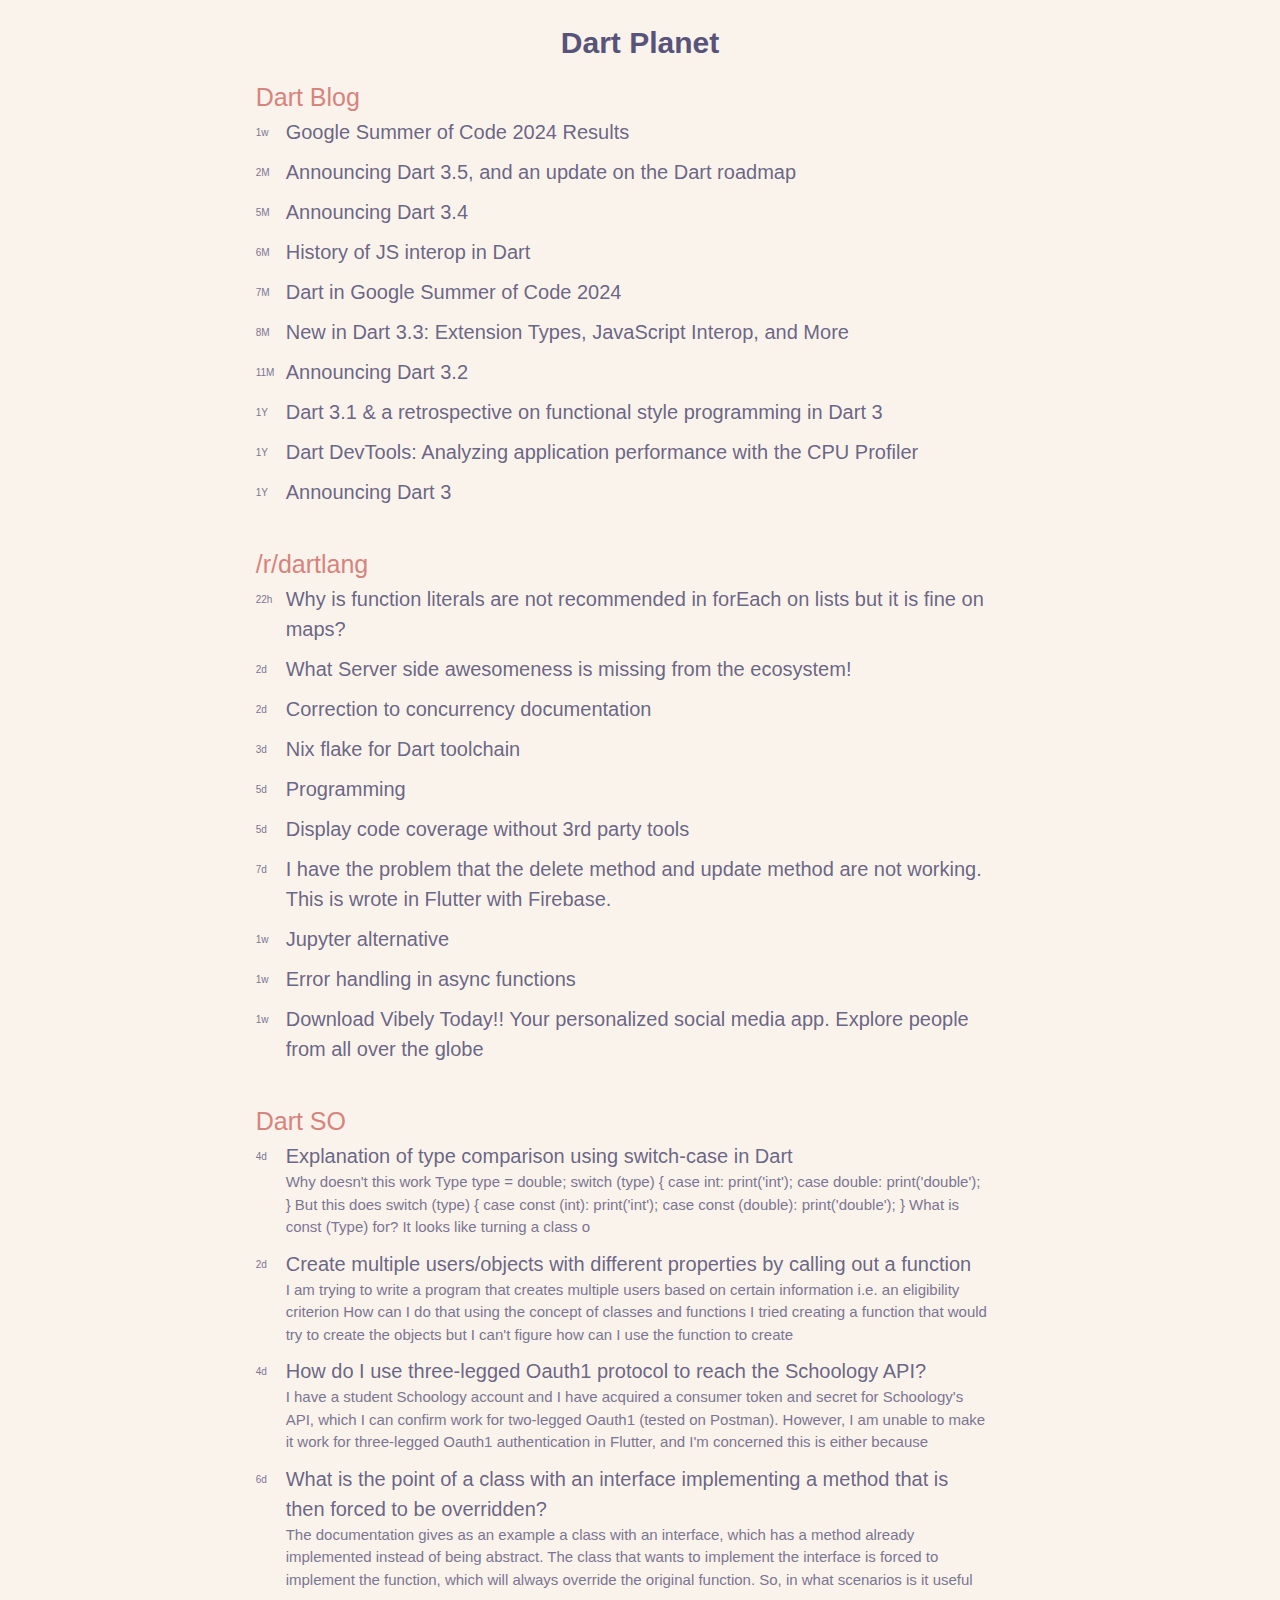
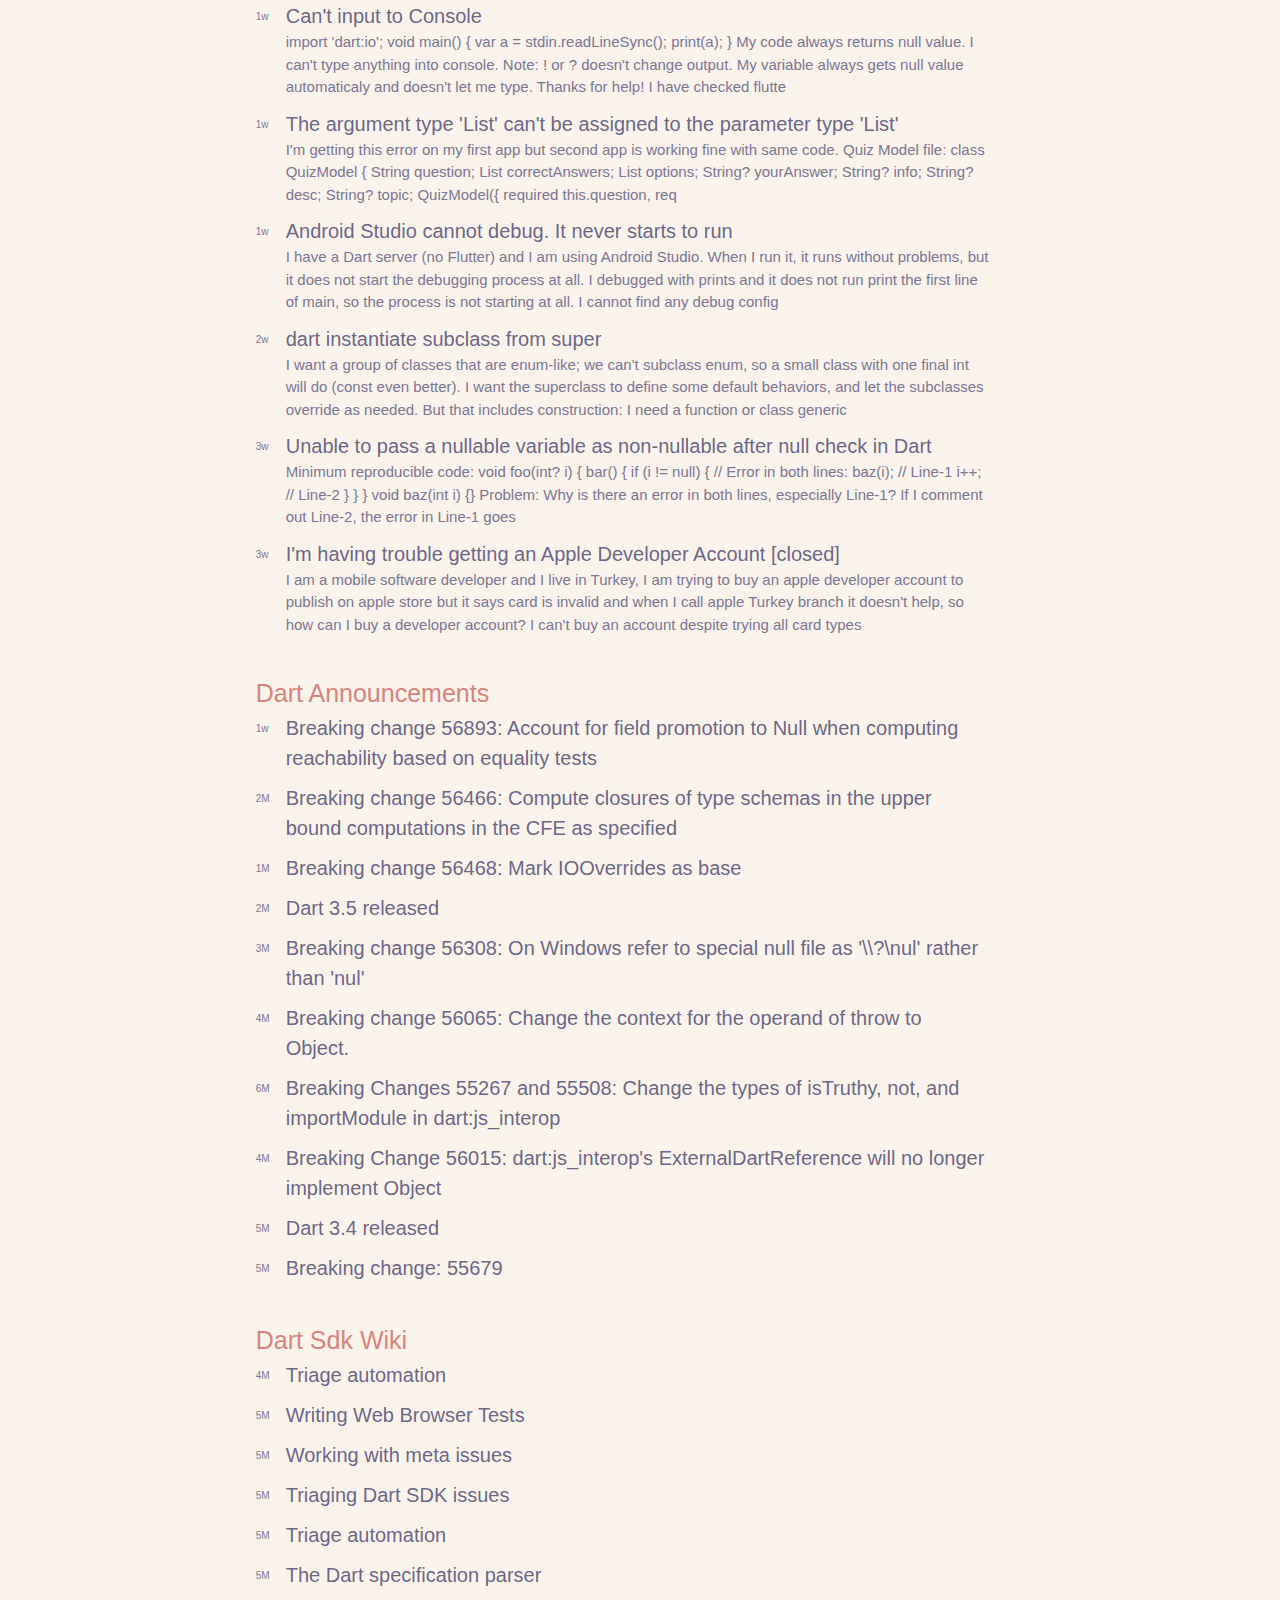
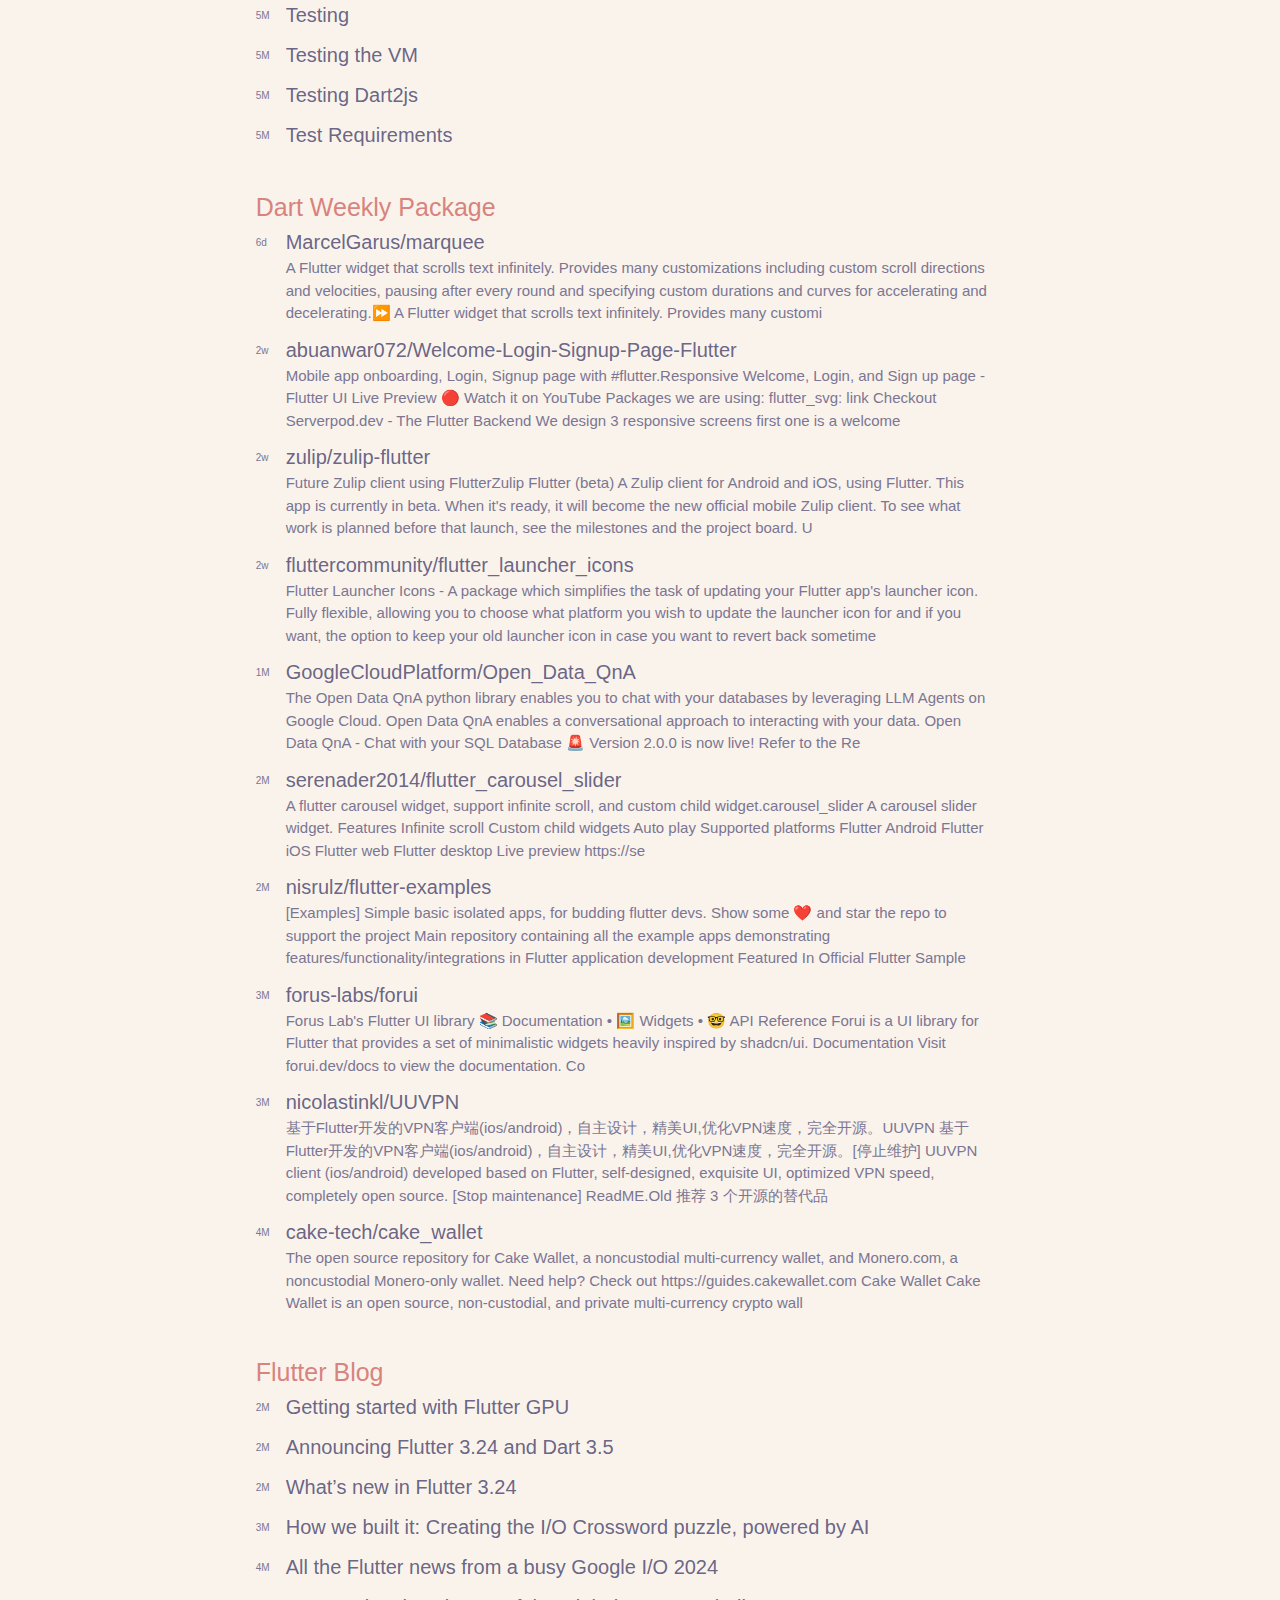
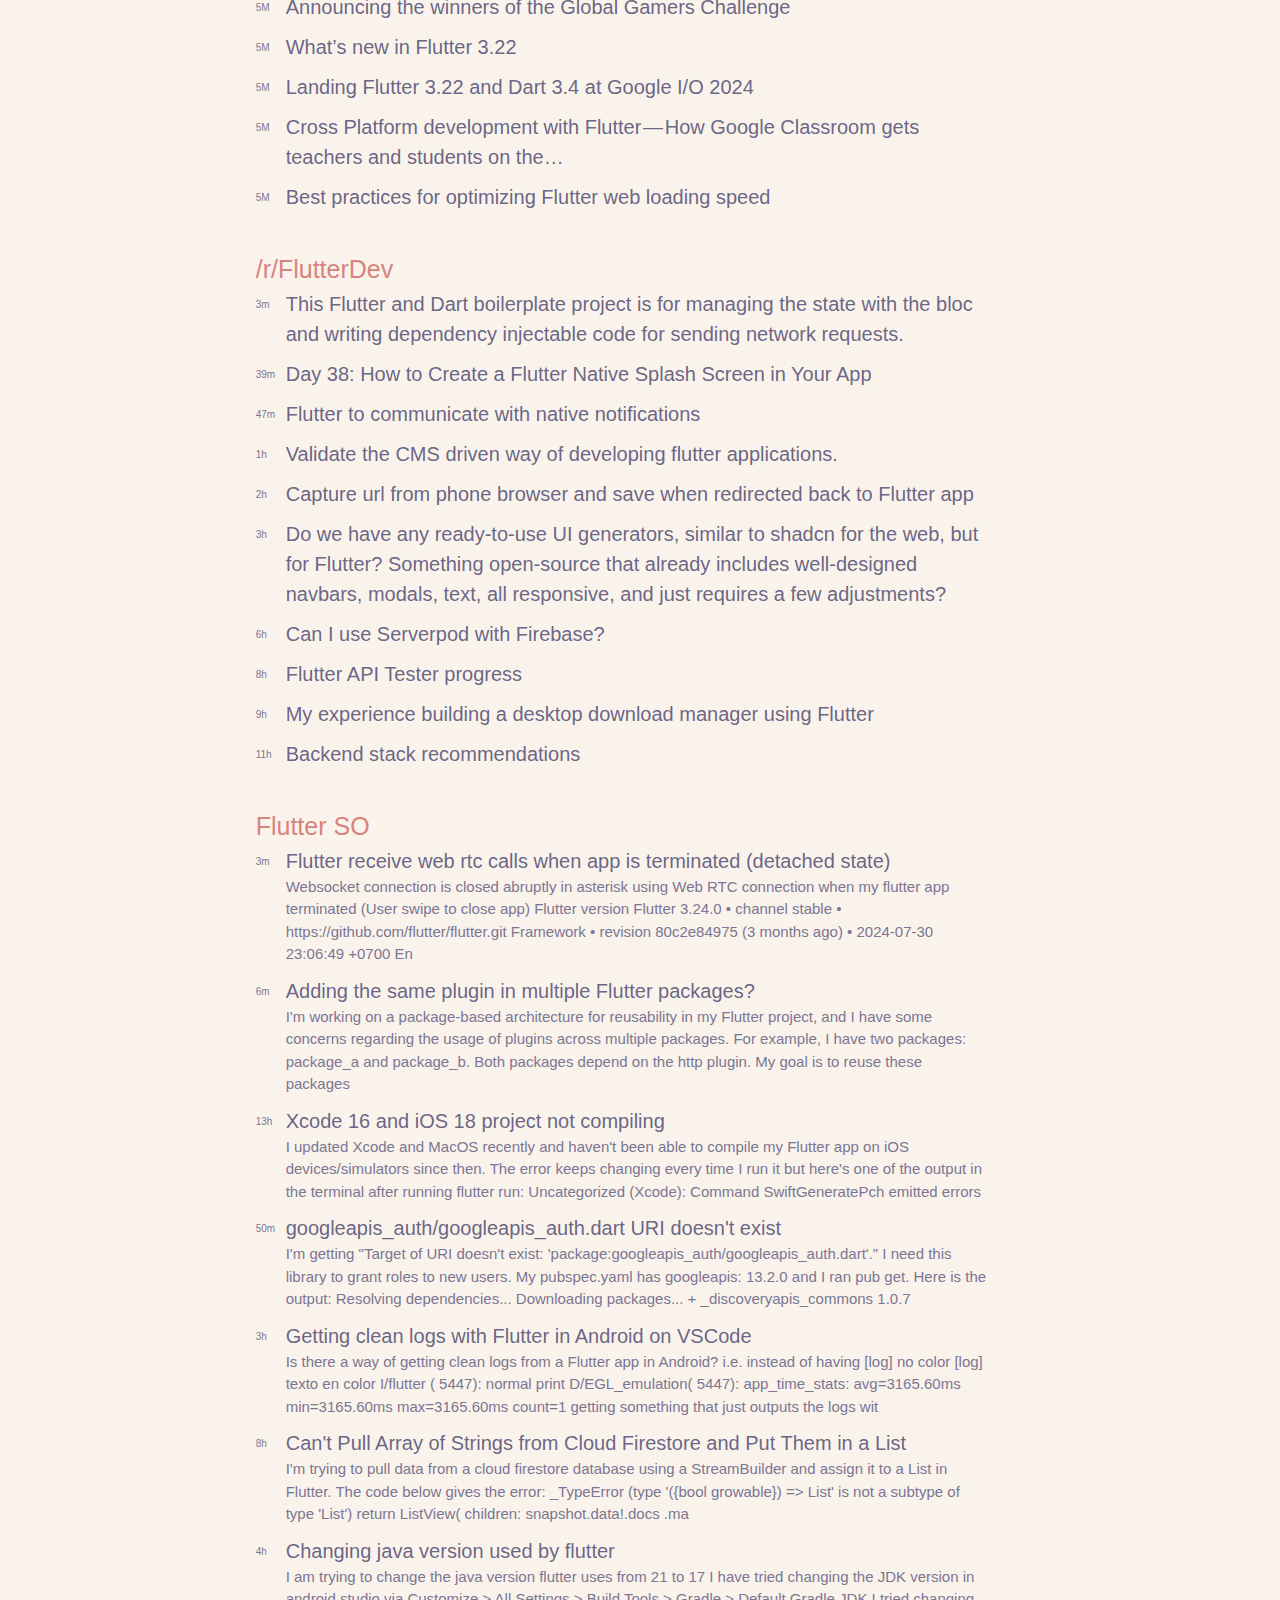
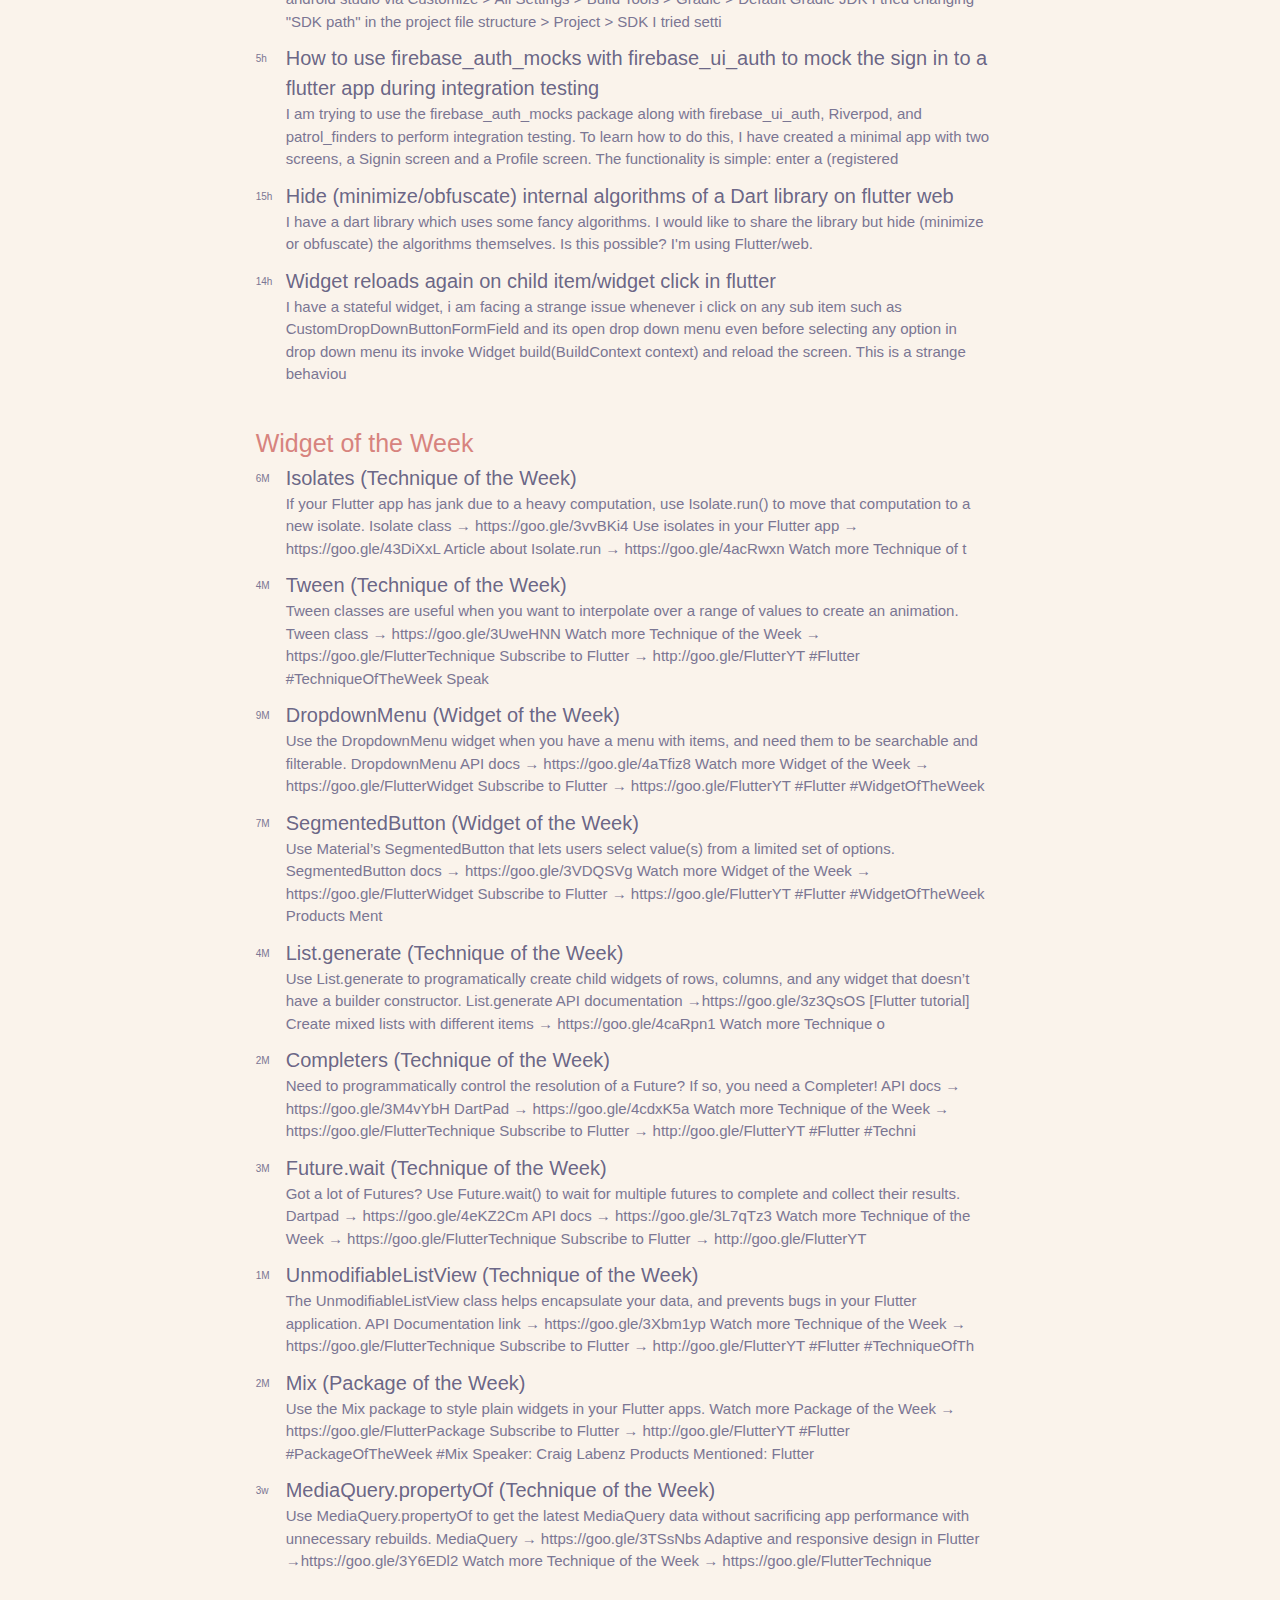
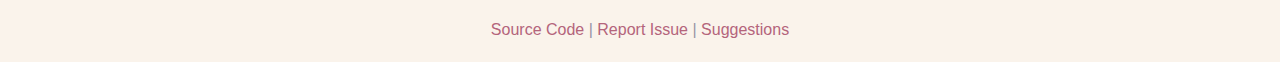
==== commit daccaf85: "update webpage" ====
--- a/index.html
+++ b/index.html
@@ -20,7 +20,7 @@
     <meta name="twitter:title" content="Dart Planet" />
     <meta name="twitter:description" content="One-Stop Dart/Flutter News" />
     <meta name="twitter:card" content="summary_large_image" />
-    <meta name="planet-rendered" content="2024-10-23T19:00:28.471691" />
+    <meta name="planet-rendered" content="2024-10-24T05:00:12.032684" />
     <script type="application/ld+json">
       {
         "@context": "http://schema.org",
@@ -137,7 +137,7 @@
         <h2><a name="dart-reddit" href="https://www.reddit.com/r/dartlang/" target="_blank">/r/dartlang</a></h2>
         <div class="feed-items">
           <div class="feed-item">
-      <time datetime="2024-10-23T06:26:41.000Z" title="2024-10-23T06:26:41.000Z">12h</time>
+      <time datetime="2024-10-23T06:26:41.000Z" title="2024-10-23T06:26:41.000Z">22h</time>
       <div class="item">
         <a href="https://www.reddit.com/r/dartlang/comments/1ga3vzg/why_is_function_literals_are_not_recommended_in/" target="_blank">Why is function literals are not recommended in forEach on lists but it is fine on maps?</a>
         
@@ -164,7 +164,7 @@
     </div>
     
     <div class="feed-item">
-      <time datetime="2024-10-20T19:05:11.000Z" title="2024-10-20T19:05:11.000Z">2d</time>
+      <time datetime="2024-10-20T19:05:11.000Z" title="2024-10-20T19:05:11.000Z">3d</time>
       <div class="item">
         <a href="https://www.reddit.com/r/dartlang/comments/1g86ari/nix_flake_for_dart_toolchain/" target="_blank">Nix flake for Dart toolchain</a>
         
@@ -173,7 +173,7 @@
     </div>
     
     <div class="feed-item">
-      <time datetime="2024-10-18T23:22:01.000Z" title="2024-10-18T23:22:01.000Z">4d</time>
+      <time datetime="2024-10-18T23:22:01.000Z" title="2024-10-18T23:22:01.000Z">5d</time>
       <div class="item">
         <a href="https://www.reddit.com/r/dartlang/comments/1g6vkje/programming/" target="_blank">Programming</a>
         
@@ -191,7 +191,7 @@
     </div>
     
     <div class="feed-item">
-      <time datetime="2024-10-16T19:08:44.000Z" title="2024-10-16T19:08:44.000Z">6d</time>
+      <time datetime="2024-10-16T19:08:44.000Z" title="2024-10-16T19:08:44.000Z">7d</time>
       <div class="item">
         <a href="https://www.reddit.com/r/dartlang/comments/1g57dcg/i_have_the_problem_that_the_delete_method_and/" target="_blank">I have the problem that the delete method and update method are not working. This is wrote in Flutter with Firebase.</a>
         
@@ -200,7 +200,7 @@
     </div>
     
     <div class="feed-item">
-      <time datetime="2024-10-16T03:29:47.000Z" title="2024-10-16T03:29:47.000Z">7d</time>
+      <time datetime="2024-10-16T03:29:47.000Z" title="2024-10-16T03:29:47.000Z">1w</time>
       <div class="item">
         <a href="https://www.reddit.com/r/dartlang/comments/1g4q7j3/jupyter_alternative/" target="_blank">Jupyter alternative</a>
         
@@ -268,7 +268,7 @@
     </div>
     
     <div class="feed-item">
-      <time datetime="2024-10-19T21:02:25.000Z" title="2024-10-19T21:02:25.000Z">3d</time>
+      <time datetime="2024-10-19T21:02:25.000Z" title="2024-10-19T21:02:25.000Z">4d</time>
       <div class="item">
         <a href="https://stackoverflow.com/questions/79105938/how-do-i-use-three-legged-oauth1-protocol-to-reach-the-schoology-api" target="_blank">How do I use three-legged Oauth1 protocol to reach the Schoology API?</a>
         <div class="feed-item-description">I have a student Schoology account and I have acquired a consumer token and secret for Schoology's API, which I can confirm work for two-legged Oauth1 (tested on Postman). However, I am unable to make it work for three-legged Oauth1 authentication in Flutter, and I'm concerned this is either because</div>
@@ -574,7 +574,7 @@
         <h2><a name="dart-ghw" href="http://mshibanami.github.io/GitHubTrendingRSS" target="_blank">Dart Weekly Package</a></h2>
         <div class="feed-items">
           <div class="feed-item">
-      <time datetime="2024-10-18T05:00:01.923071Z" title="2024-10-18T05:00:01.923071Z">5d</time>
+      <time datetime="2024-10-18T05:00:01.923071Z" title="2024-10-18T05:00:01.923071Z">6d</time>
       <div class="item">
         <a href="https://github.com/MarcelGarus/marquee" target="_blank">MarcelGarus/marquee</a>
         <div class="feed-item-description">A Flutter widget that scrolls text infinitely. Provides many customizations including custom scroll directions and velocities, pausing after every round and specifying custom durations and curves for accelerating and decelerating.⏩ A Flutter widget that scrolls text infinitely. Provides many customi</div>
@@ -675,7 +675,7 @@
     </div>
     
     <div class="feed-item">
-      <time datetime="2024-07-26T05:00:01.483294Z" title="2024-07-26T05:00:01.483294Z">2M</time>
+      <time datetime="2024-07-26T05:00:01.483294Z" title="2024-07-26T05:00:01.483294Z">3M</time>
       <div class="item">
         <a href="https://github.com/forus-labs/forui" target="_blank">forus-labs/forui</a>
         <div class="feed-item-description">Forus Lab's Flutter UI library  
@@ -827,90 +827,90 @@
         <h2><a name="flutter-reddit" href="https://www.reddit.com/r/FlutterDev/" target="_blank">/r/FlutterDev</a></h2>
         <div class="feed-items">
           <div class="feed-item">
-      <time datetime="2024-10-23T17:02:03.000Z" title="2024-10-23T17:02:03.000Z">1h</time>
+      <time datetime="2024-10-24T04:56:24.000Z" title="2024-10-24T04:56:24.000Z">3m</time>
+      <div class="item">
+        <a href="https://www.reddit.com/r/FlutterDev/comments/1gauuq0/this_flutter_and_dart_boilerplate_project_is_for/" target="_blank">This Flutter and Dart boilerplate project is for managing the state with the bloc and writing dependency injectable code for sending network requests.</a>
+        
+      </div>
+      <div class="share" title="copy url"></div>
+    </div>
+    
+    <div class="feed-item">
+      <time datetime="2024-10-24T04:21:07.000Z" title="2024-10-24T04:21:07.000Z">39m</time>
+      <div class="item">
+        <a href="https://www.reddit.com/r/FlutterDev/comments/1gaua32/day_38_how_to_create_a_flutter_native_splash/" target="_blank">Day 38: How to Create a Flutter Native Splash Screen in Your App</a>
+        
+      </div>
+      <div class="share" title="copy url"></div>
+    </div>
+    
+    <div class="feed-item">
+      <time datetime="2024-10-24T04:12:55.000Z" title="2024-10-24T04:12:55.000Z">47m</time>
+      <div class="item">
+        <a href="https://www.reddit.com/r/FlutterDev/comments/1gau50e/flutter_to_communicate_with_native_notifications/" target="_blank">Flutter to communicate with native notifications</a>
+        
+      </div>
+      <div class="share" title="copy url"></div>
+    </div>
+    
+    <div class="feed-item">
+      <time datetime="2024-10-24T03:17:19.000Z" title="2024-10-24T03:17:19.000Z">1h</time>
+      <div class="item">
+        <a href="https://www.reddit.com/r/FlutterDev/comments/1gat5p8/validate_the_cms_driven_way_of_developing_flutter/" target="_blank">Validate the CMS driven way of developing flutter applications.</a>
+        
+      </div>
+      <div class="share" title="copy url"></div>
+    </div>
+    
+    <div class="feed-item">
+      <time datetime="2024-10-24T02:12:32.000Z" title="2024-10-24T02:12:32.000Z">2h</time>
+      <div class="item">
+        <a href="https://www.reddit.com/r/FlutterDev/comments/1garxrg/capture_url_from_phone_browser_and_save_when/" target="_blank">Capture url from phone browser and save when redirected back to Flutter app</a>
+        
+      </div>
+      <div class="share" title="copy url"></div>
+    </div>
+    
+    <div class="feed-item">
+      <time datetime="2024-10-24T01:53:21.000Z" title="2024-10-24T01:53:21.000Z">3h</time>
+      <div class="item">
+        <a href="https://www.reddit.com/r/FlutterDev/comments/1garkad/do_we_have_any_readytouse_ui_generators_similar/" target="_blank">Do we have any ready-to-use UI generators, similar to shadcn for the web, but for Flutter? Something open-source that already includes well-designed navbars, modals, text, all responsive, and just requires a few adjustments?</a>
+        
+      </div>
+      <div class="share" title="copy url"></div>
+    </div>
+    
+    <div class="feed-item">
+      <time datetime="2024-10-23T22:50:33.000Z" title="2024-10-23T22:50:33.000Z">6h</time>
+      <div class="item">
+        <a href="https://www.reddit.com/r/FlutterDev/comments/1ganrb3/can_i_use_serverpod_with_firebase/" target="_blank">Can I use Serverpod with Firebase?</a>
+        
+      </div>
+      <div class="share" title="copy url"></div>
+    </div>
+    
+    <div class="feed-item">
+      <time datetime="2024-10-23T20:24:25.000Z" title="2024-10-23T20:24:25.000Z">8h</time>
+      <div class="item">
+        <a href="https://www.reddit.com/r/FlutterDev/comments/1gake8d/flutter_api_tester_progress/" target="_blank">Flutter API Tester progress</a>
+        
+      </div>
+      <div class="share" title="copy url"></div>
+    </div>
+    
+    <div class="feed-item">
+      <time datetime="2024-10-23T19:52:18.000Z" title="2024-10-23T19:52:18.000Z">9h</time>
+      <div class="item">
+        <a href="https://www.reddit.com/r/FlutterDev/comments/1gajm8e/my_experience_building_a_desktop_download_manager/" target="_blank">My experience building a desktop download manager using Flutter</a>
+        
+      </div>
+      <div class="share" title="copy url"></div>
+    </div>
+    
+    <div class="feed-item">
+      <time datetime="2024-10-23T17:02:03.000Z" title="2024-10-23T17:02:03.000Z">11h</time>
       <div class="item">
         <a href="https://www.reddit.com/r/FlutterDev/comments/1gafmqb/backend_stack_recommendations/" target="_blank">Backend stack recommendations</a>
-        
-      </div>
-      <div class="share" title="copy url"></div>
-    </div>
-    
-    <div class="feed-item">
-      <time datetime="2024-10-23T15:42:47.000Z" title="2024-10-23T15:42:47.000Z">3h</time>
-      <div class="item">
-        <a href="https://www.reddit.com/r/FlutterDev/comments/1gadokm/live_in_30_minutes_humpdayqanda_answering_all/" target="_blank">LIVE 🔴 in 30 minutes... #HumpdayQandA answering all your #Flutter and #Dart questions with Simon, Randal, Danielle and Rafal</a>
-        
-      </div>
-      <div class="share" title="copy url"></div>
-    </div>
-    
-    <div class="feed-item">
-      <time datetime="2024-10-23T13:33:15.000Z" title="2024-10-23T13:33:15.000Z">5h</time>
-      <div class="item">
-        <a href="https://www.reddit.com/r/FlutterDev/comments/1gaao9h/how_to_change_callmethod_from_ja_to_package_web/" target="_blank">How to change callMethod from ja to package web</a>
-        
-      </div>
-      <div class="share" title="copy url"></div>
-    </div>
-    
-    <div class="feed-item">
-      <time datetime="2024-10-23T13:20:37.000Z" title="2024-10-23T13:20:37.000Z">5h</time>
-      <div class="item">
-        <a href="https://www.reddit.com/r/FlutterDev/comments/1gaaehp/recaptcha_enterprise_harmonyos/" target="_blank">ReCaptcha Enterprise HarmonyOS</a>
-        
-      </div>
-      <div class="share" title="copy url"></div>
-    </div>
-    
-    <div class="feed-item">
-      <time datetime="2024-10-23T10:54:32.000Z" title="2024-10-23T10:54:32.000Z">8h</time>
-      <div class="item">
-        <a href="https://www.reddit.com/r/FlutterDev/comments/1ga7mm2/help_with_expectations/" target="_blank">Help with expectations</a>
-        
-      </div>
-      <div class="share" title="copy url"></div>
-    </div>
-    
-    <div class="feed-item">
-      <time datetime="2024-10-23T10:45:43.000Z" title="2024-10-23T10:45:43.000Z">8h</time>
-      <div class="item">
-        <a href="https://www.reddit.com/r/FlutterDev/comments/1ga7hmd/flutter_in_japans_job_market/" target="_blank">Flutter in Japan’s job market</a>
-        
-      </div>
-      <div class="share" title="copy url"></div>
-    </div>
-    
-    <div class="feed-item">
-      <time datetime="2024-10-23T09:10:23.000Z" title="2024-10-23T09:10:23.000Z">9h</time>
-      <div class="item">
-        <a href="https://www.reddit.com/r/FlutterDev/comments/1ga648i/differentiating_integration_tests_from_widget/" target="_blank">Differentiating integration tests from widget tests</a>
-        
-      </div>
-      <div class="share" title="copy url"></div>
-    </div>
-    
-    <div class="feed-item">
-      <time datetime="2024-10-23T08:33:46.000Z" title="2024-10-23T08:33:46.000Z">10h</time>
-      <div class="item">
-        <a href="https://www.reddit.com/r/FlutterDev/comments/1ga5mxl/is_context_switching_between_dart_and_jsts_not_a/" target="_blank">Is context switching between Dart and JS/TS not a big deal?</a>
-        
-      </div>
-      <div class="share" title="copy url"></div>
-    </div>
-    
-    <div class="feed-item">
-      <time datetime="2024-10-23T04:34:57.000Z" title="2024-10-23T04:34:57.000Z">14h</time>
-      <div class="item">
-        <a href="https://www.reddit.com/r/FlutterDev/comments/1ga25wk/day_37_how_to_create_a_custom_launcher_icon_for/" target="_blank">Day 37: How to Create a Custom Launcher Icon for Your Flutter App</a>
-        
-      </div>
-      <div class="share" title="copy url"></div>
-    </div>
-    
-    <div class="feed-item">
-      <time datetime="2024-10-23T03:17:47.000Z" title="2024-10-23T03:17:47.000Z">15h</time>
-      <div class="item">
-        <a href="https://www.reddit.com/r/FlutterDev/comments/1ga0ts6/dashcam_ios_app_in_flutter/" target="_blank">Dashcam iOS App in Flutter?</a>
         
       </div>
       <div class="share" title="copy url"></div>
@@ -921,7 +921,30 @@
         <h2><a name="flutter-so" href="https://stackoverflow.com/questions/tagged/?tagnames=flutter&sort=active" target="_blank">Flutter SO</a></h2>
         <div class="feed-items">
           <div class="feed-item">
-      <time datetime="2024-10-23T15:15:01.000Z" title="2024-10-23T15:15:01.000Z">3h</time>
+      <time datetime="2024-10-24T04:56:19.000Z" title="2024-10-24T04:56:19.000Z">3m</time>
+      <div class="item">
+        <a href="https://stackoverflow.com/questions/79120401/flutter-receive-web-rtc-calls-when-app-is-terminated-detached-state" target="_blank">Flutter receive web rtc calls when app is terminated (detached state)</a>
+        <div class="feed-item-description">Websocket connection is closed abruptly in asterisk using Web RTC connection when my flutter app terminated (User swipe to close app)
+Flutter version
+Flutter 3.24.0 • channel stable • https://github.com/flutter/flutter.git
+Framework • revision 80c2e84975 (3 months ago) • 2024-07-30 23:06:49 +0700
+En</div>
+      </div>
+      <div class="share" title="copy url"></div>
+    </div>
+    
+    <div class="feed-item">
+      <time datetime="2024-10-24T04:53:38.000Z" title="2024-10-24T04:53:38.000Z">6m</time>
+      <div class="item">
+        <a href="https://stackoverflow.com/questions/79120393/adding-the-same-plugin-in-multiple-flutter-packages" target="_blank">Adding the same plugin in multiple Flutter packages?</a>
+        <div class="feed-item-description">I'm working on a package-based architecture for reusability in my Flutter project, and I have some concerns regarding the usage of plugins across multiple packages.
+For example, I have two packages: package_a and package_b. Both packages depend on the http plugin. My goal is to reuse these packages </div>
+      </div>
+      <div class="share" title="copy url"></div>
+    </div>
+    
+    <div class="feed-item">
+      <time datetime="2024-10-23T15:15:01.000Z" title="2024-10-23T15:15:01.000Z">13h</time>
       <div class="item">
         <a href="https://stackoverflow.com/questions/79118572/xcode-16-and-ios-18-project-not-compiling" target="_blank">Xcode 16 and iOS 18 project not compiling</a>
         <div class="feed-item-description">I updated Xcode and MacOS recently and haven't been able to compile my Flutter app on iOS devices/simulators since then. The error keeps changing every time I run it but here's one of the output in the terminal after running flutter run:
@@ -931,118 +954,90 @@
     </div>
     
     <div class="feed-item">
-      <time datetime="2024-10-23T18:28:48.000Z" title="2024-10-23T18:28:48.000Z">31m</time>
-      <div class="item">
-        <a href="https://stackoverflow.com/questions/79119249/firestore-field-updates-visible-in-flutter-but-not-in-firestore-console" target="_blank">Firestore Field Updates Visible in Flutter but Not in Firestore Console</a>
-        <div class="feed-item-description">I am attempting to update a nested field in Firestore from my Flutter app. Specifically, I am trying to update the answers field within the multipleChoice1 document of the quizProgress collection.
-Here’s the Flutter code I’m using to update Firestore:
-Future saveAnswer({
-  required String quizId,
-  </div>
-      </div>
-      <div class="share" title="copy url"></div>
-    </div>
-    
-    <div class="feed-item">
-      <time datetime="2024-10-23T18:36:20.000Z" title="2024-10-23T18:36:20.000Z">24m</time>
-      <div class="item">
-        <a href="https://stackoverflow.com/questions/79119278/getting-isshowfullscreen-isshowfullscreen-static-advanceinvitationstate-fromsi" target="_blank">Getting isShowFullScreen: isShowFullScreen, static AdvanceInvitationState fromSignalingPluginInvitationUserState, Target kernel_snapshot failed: Excep</a>
-        <div class="feed-item-description">I was trying to integrate zegoCloud 1 to 1 video call in flutter linux and got this error while compiling the code
-this is debug logs
-Launching lib/main.dart on Linux in debug mode...
-[ZEGO][PLUGIN] Download native dependency
-[ZEGO][PLUGIN] Native version: 3.17.0.40905
-[ZEGO][PLUGIN] The specified v</div>
-      </div>
-      <div class="share" title="copy url"></div>
-    </div>
-    
-    <div class="feed-item">
-      <time datetime="2024-10-23T16:40:26.000Z" title="2024-10-23T16:40:26.000Z">2h</time>
-      <div class="item">
-        <a href="https://stackoverflow.com/questions/79118889/change-java-path-in-android-studio" target="_blank">Change Java path in Android Studio</a>
-        <div class="feed-item-description">I want to change the Java path in Android Studio but cannot do it. How to change it?
-Launching lib\main.dart on SM A127F in debug mode...
-Running Gradle task 'assembleDebug'...
-
-FAILURE: Build failed with an exception.
-
-* What went wrong:
-The supplied javaHome seems to be invalid. I cannot find the </div>
-      </div>
-      <div class="share" title="copy url"></div>
-    </div>
-    
-    <div class="feed-item">
-      <time datetime="2024-10-23T18:26:10.000Z" title="2024-10-23T18:26:10.000Z">34m</time>
-      <div class="item">
-        <a href="https://stackoverflow.com/questions/79119234/execution-failed-for-task-appprocessdebugmainmanifest-error-in-flutter" target="_blank">Execution failed for task ':app:processDebugMainManifest' Error in flutter</a>
-        <div class="feed-item-description">I'm building an app for displaying images from a particular folder. However upon giving flutter run, I'm getting the below error
-FAILURE: Build failed with an exception.
-
-* What went wrong:
-Execution failed for task ':app:processDebugMainManifest'.
-&gt; com.android.manifmerger.ManifestMerger2$MergeF</div>
-      </div>
-      <div class="share" title="copy url"></div>
-    </div>
-    
-    <div class="feed-item">
-      <time datetime="2024-10-23T18:22:32.000Z" title="2024-10-23T18:22:32.000Z">37m</time>
-      <div class="item">
-        <a href="https://stackoverflow.com/questions/79119217/getting-gradle-errir-after-reinstalling-android-studio-and-java-with-newer-versi" target="_blank">Getting gradle errir after reinstalling Android Studio and Java with newer version</a>
-        <div class="feed-item-description">I recently reinstalled Android studio and Java. Now my Flutter project is not running.
-* What went wrong:
-A problem occurred evaluating root project 'android'.
-&gt; A problem occurred configuring project ':app'.
-   &gt; Could not create task ':app:compileFlutterBuildDebug'.
-      &gt; Cannot get pro</div>
-      </div>
-      <div class="share" title="copy url"></div>
-    </div>
-    
-    <div class="feed-item">
-      <time datetime="2024-10-23T14:33:15.000Z" title="2024-10-23T14:33:15.000Z">4h</time>
-      <div class="item">
-        <a href="https://stackoverflow.com/questions/79118390/how-to-make-table-as-full-page-width-in-pdf-generation-in-flutter" target="_blank">How to make table as full page width in PDF generation in Flutter?</a>
-        <div class="feed-item-description">I'm generating PDF in my flutter app using pdf package pdf pub dev link, I have a table in it and would like to stretch the table to full page size
-instead of having the following:
-
-To make the table start from the most left of the page, till the most right of the page without the (e.g. use 1 &amp; </div>
-      </div>
-      <div class="share" title="copy url"></div>
-    </div>
-    
-    <div class="feed-item">
-      <time datetime="2024-10-23T16:56:53.000Z" title="2024-10-23T16:56:53.000Z">2h</time>
-      <div class="item">
-        <a href="https://stackoverflow.com/questions/79118958/second-photo-is-not-displaying" target="_blank">Second photo is not displaying</a>
-        <div class="feed-item-description">I am doing a fitness app in flutter and I try to make an ui where the user adds their diet, the problem is when I upload first photo it worked of the breakfast but when I try lunch it didn't work out. Here is a video of the issue https://imgur.com/a/vYUj6b6 and here is a photo of the terminal:
-
-This</div>
-      </div>
-      <div class="share" title="copy url"></div>
-    </div>
-    
-    <div class="feed-item">
-      <time datetime="2024-10-23T16:21:39.000Z" title="2024-10-23T16:21:39.000Z">2h</time>
-      <div class="item">
-        <a href="https://stackoverflow.com/questions/79118810/flutter-implementing-branch-io-deferred-deep-links-for-referrals-and-firebase" target="_blank">Flutter: Implementing Branch.io (deferred) deep links for referrals and Firebase Auth email links without conflicts</a>
-        <div class="feed-item-description">I'm building a referral system in a Flutter app that needs to handle two types of deep links:
-
-Referral links using Branch.io: These need to survive app installation and allow existing users to share links with friends. When a new user installs the app through a referral link, I need to access the r</div>
-      </div>
-      <div class="share" title="copy url"></div>
-    </div>
-    
-    <div class="feed-item">
-      <time datetime="2024-10-23T16:00:20.000Z" title="2024-10-23T16:00:20.000Z">3h</time>
-      <div class="item">
-        <a href="https://stackoverflow.com/questions/79118742/tool-or-script-to-obfuscate-flutter-lib-folder-while-maintaining-buildability-an" target="_blank">Tool or Script to Obfuscate Flutter Lib Folder While Maintaining Buildability and Human-Readable Code</a>
-        <div class="feed-item-description">I'm working on a Flutter project, and I need a tool or script that can obfuscate the code in the lib folder. Specifically, I need the script to:
-
-Change the names of classes, variables, and functions throughout the lib folder (including subdirectories).
-Keep the code buildable, meaning the obfuscati</div>
+      <time datetime="2024-10-24T04:09:20.000Z" title="2024-10-24T04:09:20.000Z">50m</time>
+      <div class="item">
+        <a href="https://stackoverflow.com/questions/79120328/googleapis-auth-googleapis-auth-dart-uri-doesnt-exist" target="_blank">googleapis_auth/googleapis_auth.dart URI doesn't exist</a>
+        <div class="feed-item-description">I'm getting "Target of URI doesn't exist: 'package:googleapis_auth/googleapis_auth.dart'."
+I need this library to grant roles to new users.
+My pubspec.yaml has googleapis: 13.2.0 and I ran pub get. Here is the output:
+Resolving dependencies...
+Downloading packages...
++ _discoveryapis_commons 1.0.7
+ </div>
+      </div>
+      <div class="share" title="copy url"></div>
+    </div>
+    
+    <div class="feed-item">
+      <time datetime="2024-10-24T01:26:29.000Z" title="2024-10-24T01:26:29.000Z">3h</time>
+      <div class="item">
+        <a href="https://stackoverflow.com/questions/79120158/getting-clean-logs-with-flutter-in-android-on-vscode" target="_blank">Getting clean logs with Flutter in Android on VSCode</a>
+        <div class="feed-item-description">Is there a way of getting clean logs from a Flutter app in Android?
+i.e. instead of having
+
+[log] no color
+[log] texto en color
+I/flutter ( 5447): normal print
+D/EGL_emulation( 5447): app_time_stats: avg=3165.60ms min=3165.60ms max=3165.60ms count=1
+
+
+getting something that just outputs the logs wit</div>
+      </div>
+      <div class="share" title="copy url"></div>
+    </div>
+    
+    <div class="feed-item">
+      <time datetime="2024-10-23T20:36:18.000Z" title="2024-10-23T20:36:18.000Z">8h</time>
+      <div class="item">
+        <a href="https://stackoverflow.com/questions/79119642/cant-pull-array-of-strings-from-cloud-firestore-and-put-them-in-a-list" target="_blank">Can't Pull Array of Strings from Cloud Firestore and Put Them in a List</a>
+        <div class="feed-item-description">I'm trying to pull data from a cloud firestore database using a StreamBuilder and assign it to a List in Flutter.  The code below gives the error:
+
+_TypeError (type '({bool growable}) =&gt; List' is not a subtype of type 'List')
+
+    return ListView(
+      children: snapshot.data!.docs
+          .ma</div>
+      </div>
+      <div class="share" title="copy url"></div>
+    </div>
+    
+    <div class="feed-item">
+      <time datetime="2024-10-24T00:03:21.000Z" title="2024-10-24T00:03:21.000Z">4h</time>
+      <div class="item">
+        <a href="https://stackoverflow.com/questions/79120042/changing-java-version-used-by-flutter" target="_blank">Changing java version used by flutter</a>
+        <div class="feed-item-description">I am trying to change the java version flutter uses from 21 to 17
+I have tried changing the JDK version in android studio via
+Customize &gt; All Settings &gt; Build Tools &gt; Gradle &gt; Default Gradle JDK
+I tried changing "SDK path" in the project file structure &gt; Project &gt; SDK I tried setti</div>
+      </div>
+      <div class="share" title="copy url"></div>
+    </div>
+    
+    <div class="feed-item">
+      <time datetime="2024-10-23T23:49:40.000Z" title="2024-10-23T23:49:40.000Z">5h</time>
+      <div class="item">
+        <a href="https://stackoverflow.com/questions/79120019/how-to-use-firebase-auth-mocks-with-firebase-ui-auth-to-mock-the-sign-in-to-a-fl" target="_blank">How to use firebase_auth_mocks with firebase_ui_auth to mock the sign in to a flutter app during integration testing</a>
+        <div class="feed-item-description">I am trying to use the firebase_auth_mocks package along with firebase_ui_auth, Riverpod, and patrol_finders to perform integration testing.  To learn how to do this, I have created a minimal app with two screens, a Signin screen and a Profile screen. The functionality is simple: enter a (registered</div>
+      </div>
+      <div class="share" title="copy url"></div>
+    </div>
+    
+    <div class="feed-item">
+      <time datetime="2024-10-23T13:54:18.000Z" title="2024-10-23T13:54:18.000Z">15h</time>
+      <div class="item">
+        <a href="https://stackoverflow.com/questions/79118239/hide-minimize-obfuscate-internal-algorithms-of-a-dart-library-on-flutter-web" target="_blank">Hide (minimize/obfuscate) internal algorithms of a Dart library on flutter web</a>
+        <div class="feed-item-description">I have a dart library which uses some fancy algorithms.  I would like to share the library but hide (minimize or obfuscate) the algorithms themselves.
+Is this possible?
+I'm using Flutter/web.</div>
+      </div>
+      <div class="share" title="copy url"></div>
+    </div>
+    
+    <div class="feed-item">
+      <time datetime="2024-10-23T14:57:13.000Z" title="2024-10-23T14:57:13.000Z">14h</time>
+      <div class="item">
+        <a href="https://stackoverflow.com/questions/79118491/widget-reloads-again-on-child-item-widget-click-in-flutter" target="_blank">Widget reloads again on child item/widget click in flutter</a>
+        <div class="feed-item-description">I have a stateful widget, i am facing a strange issue whenever i click on any sub item such as CustomDropDownButtonFormField and its open drop down menu even before selecting any option in drop down menu its invoke Widget build(BuildContext context)  and reload the screen. This is a strange behaviou</div>
       </div>
       <div class="share" title="copy url"></div>
     </div>
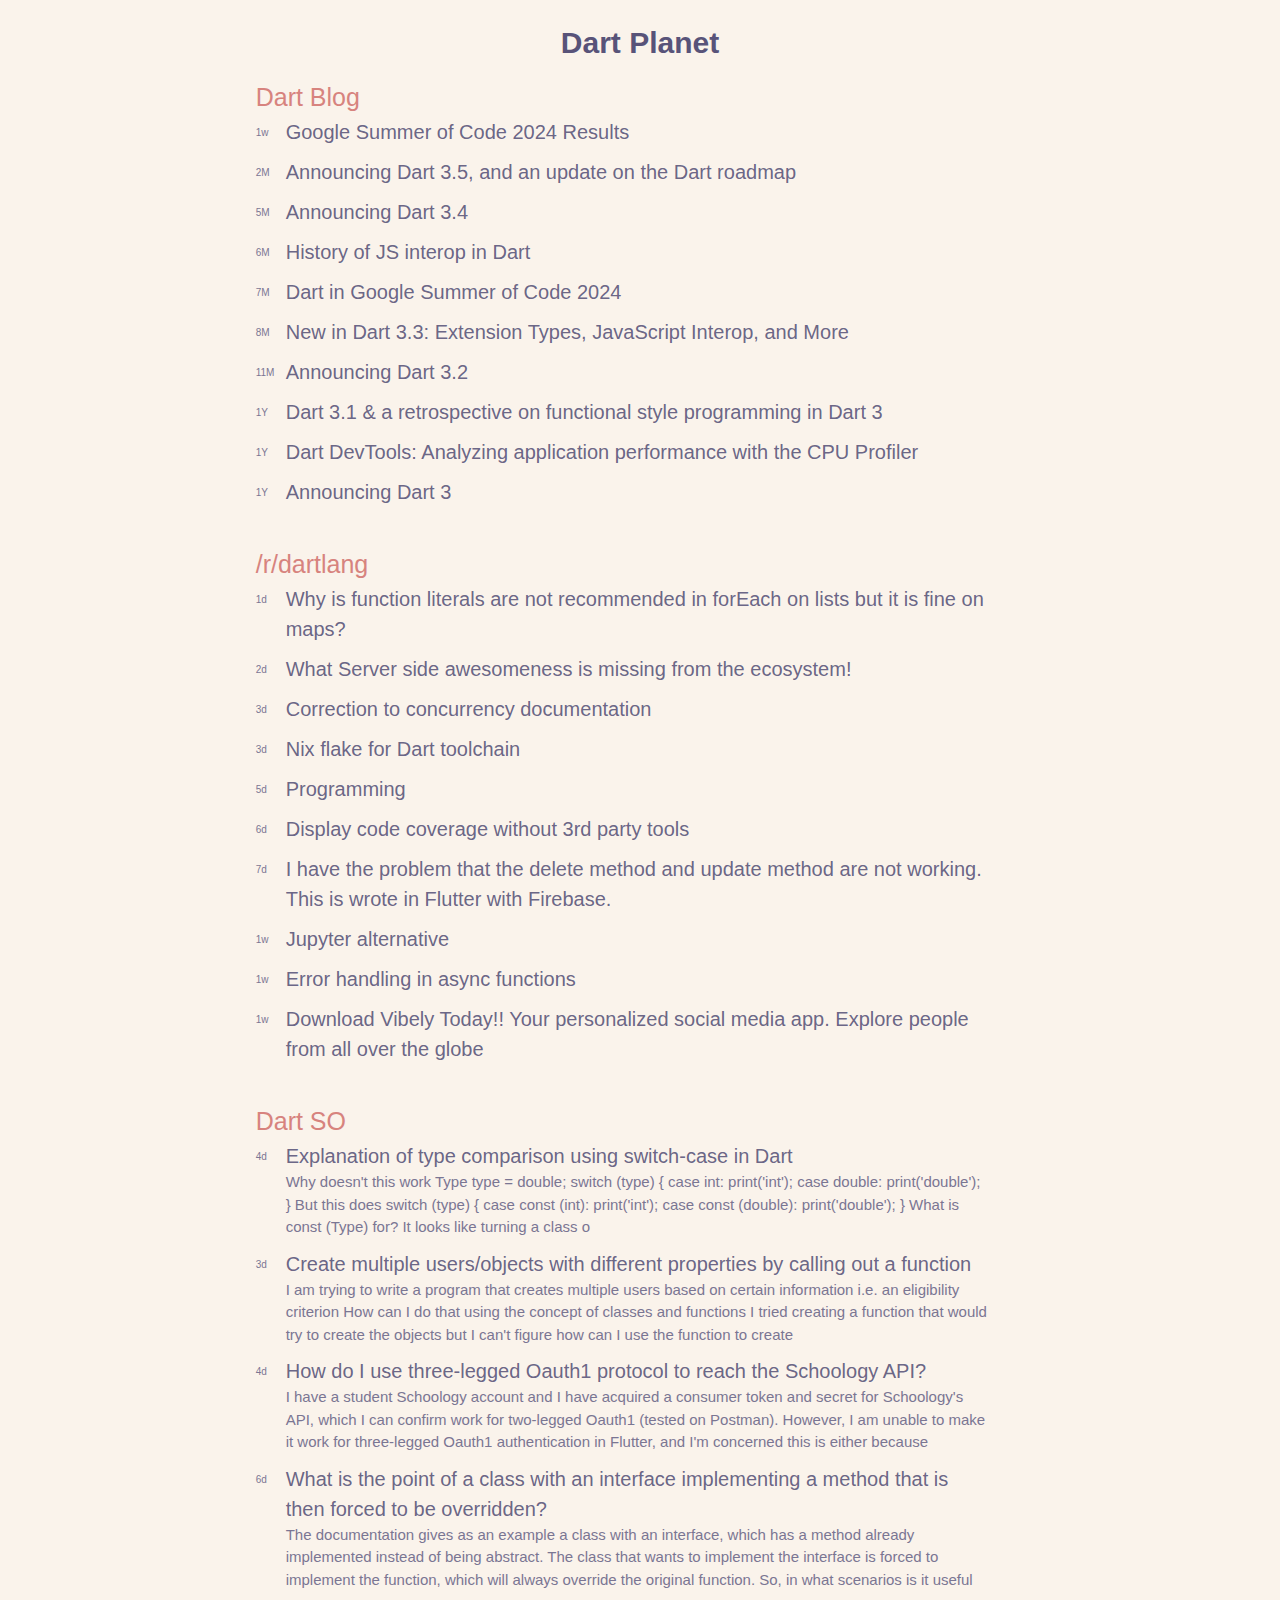
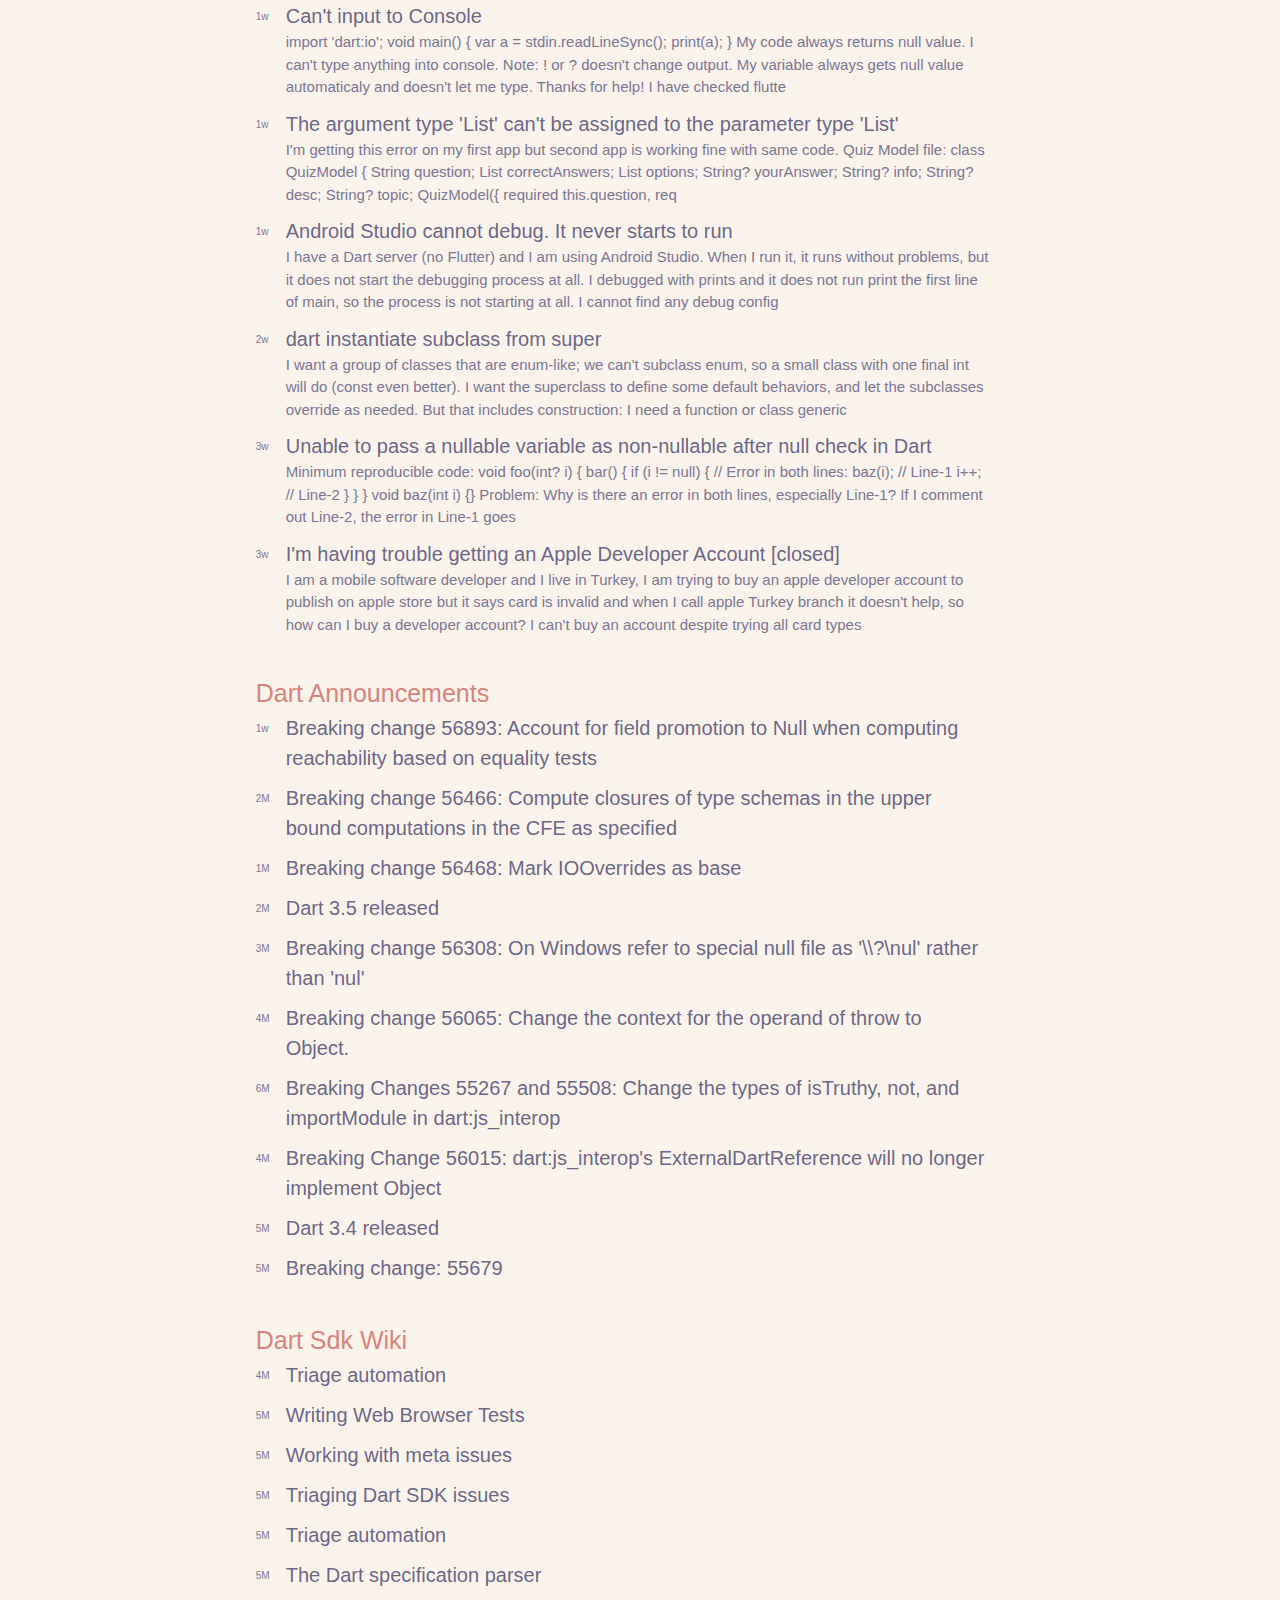
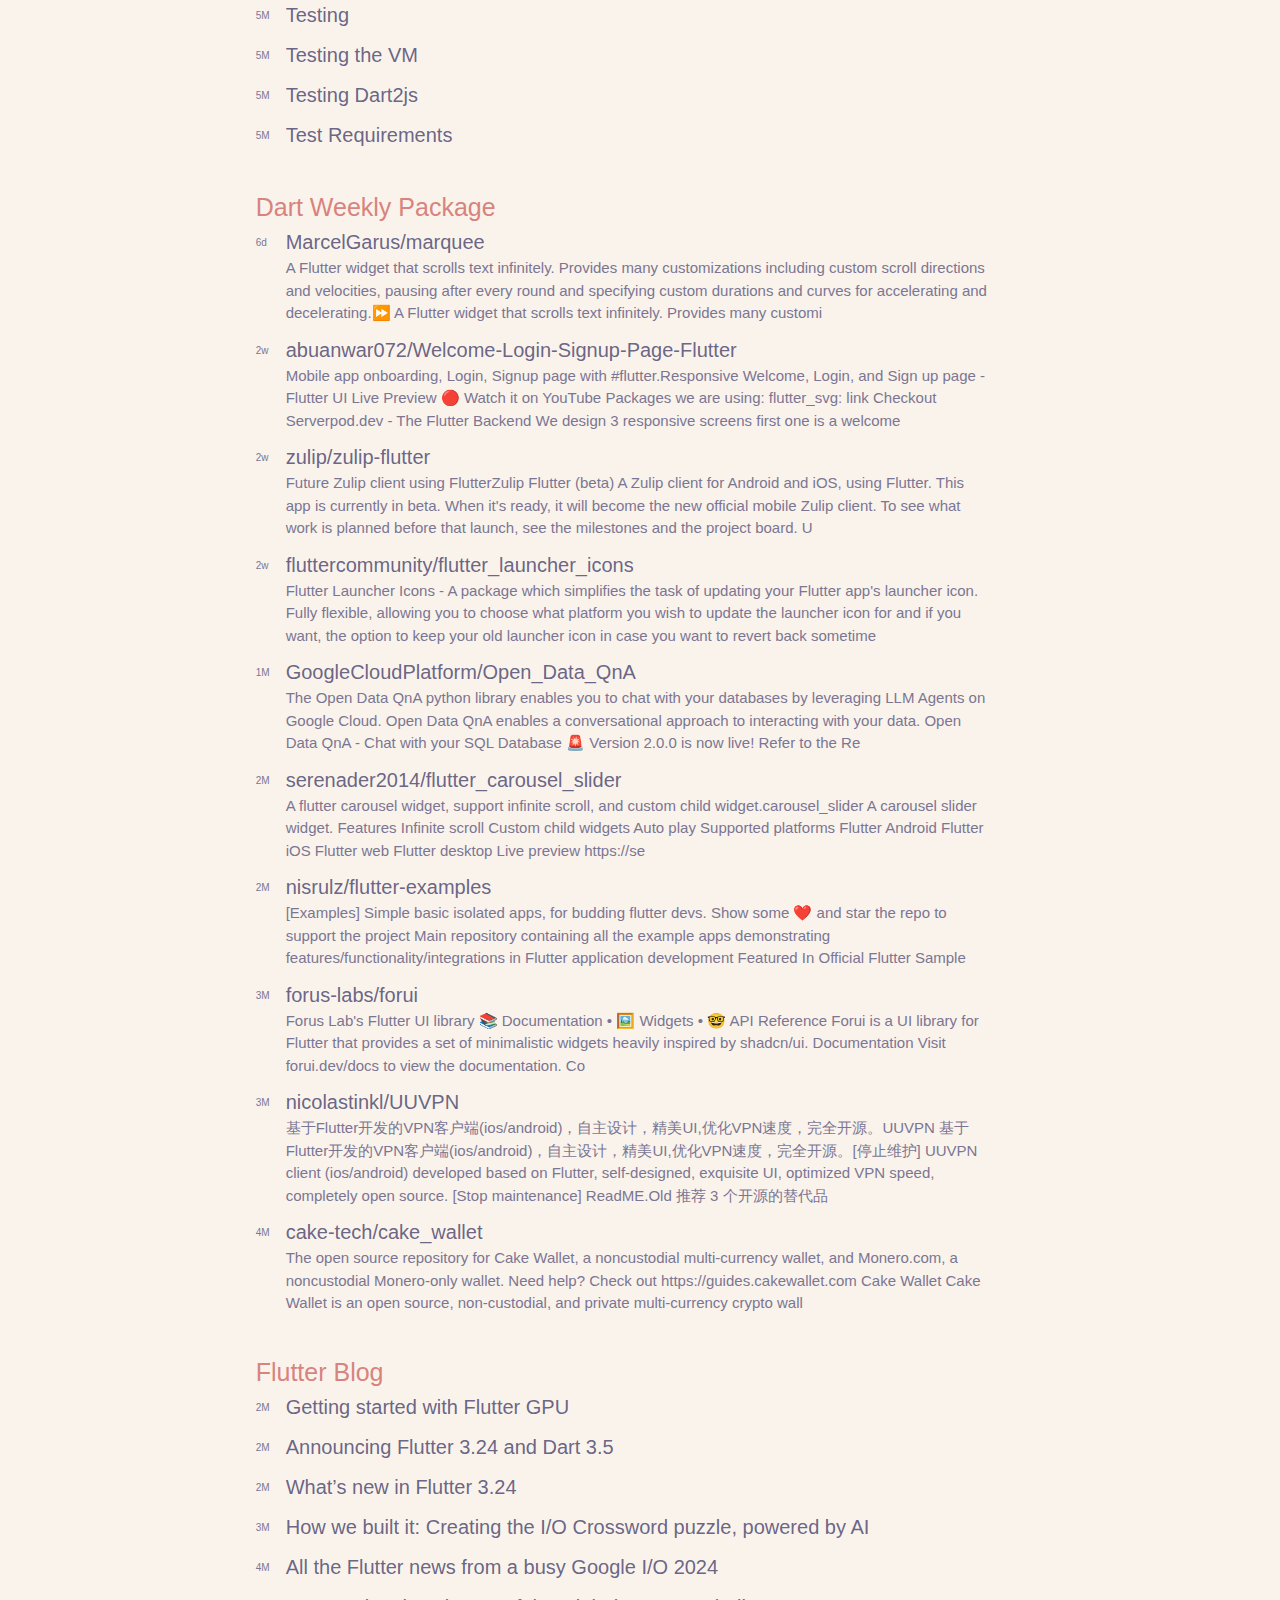
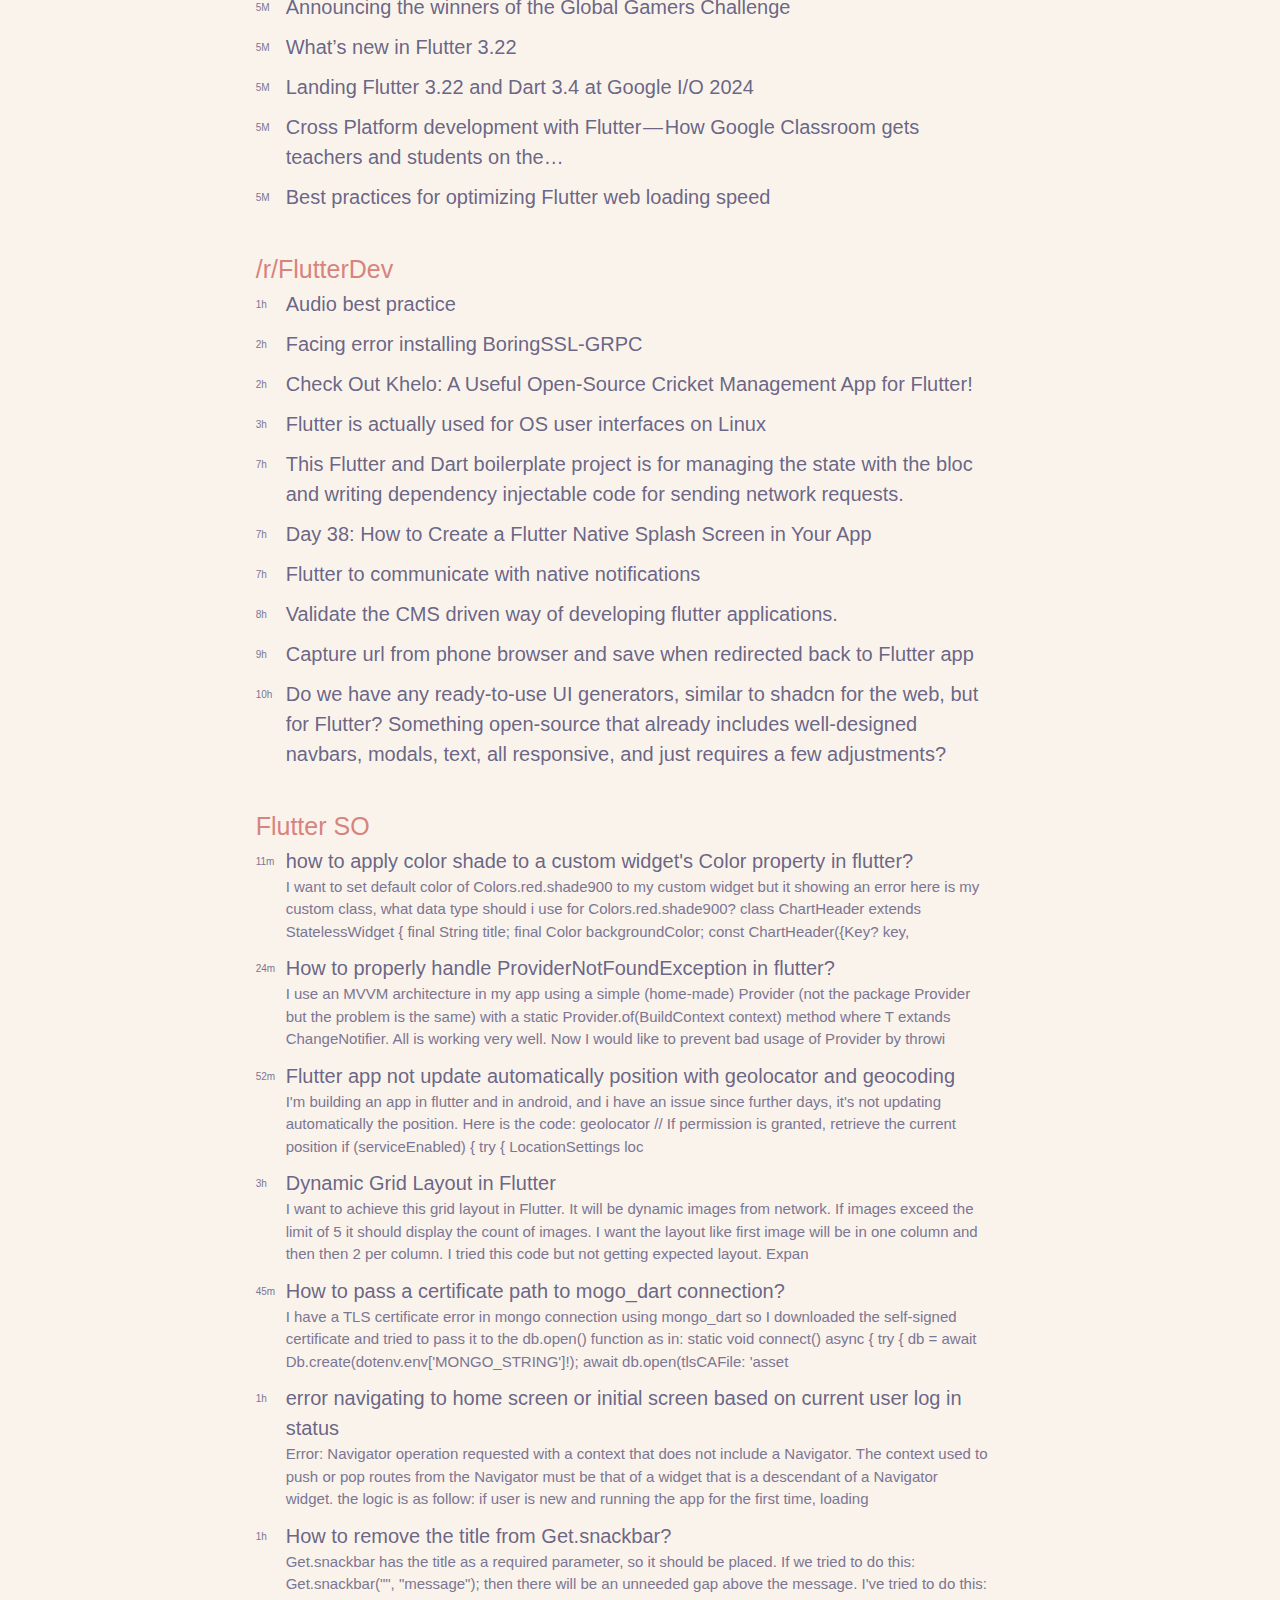
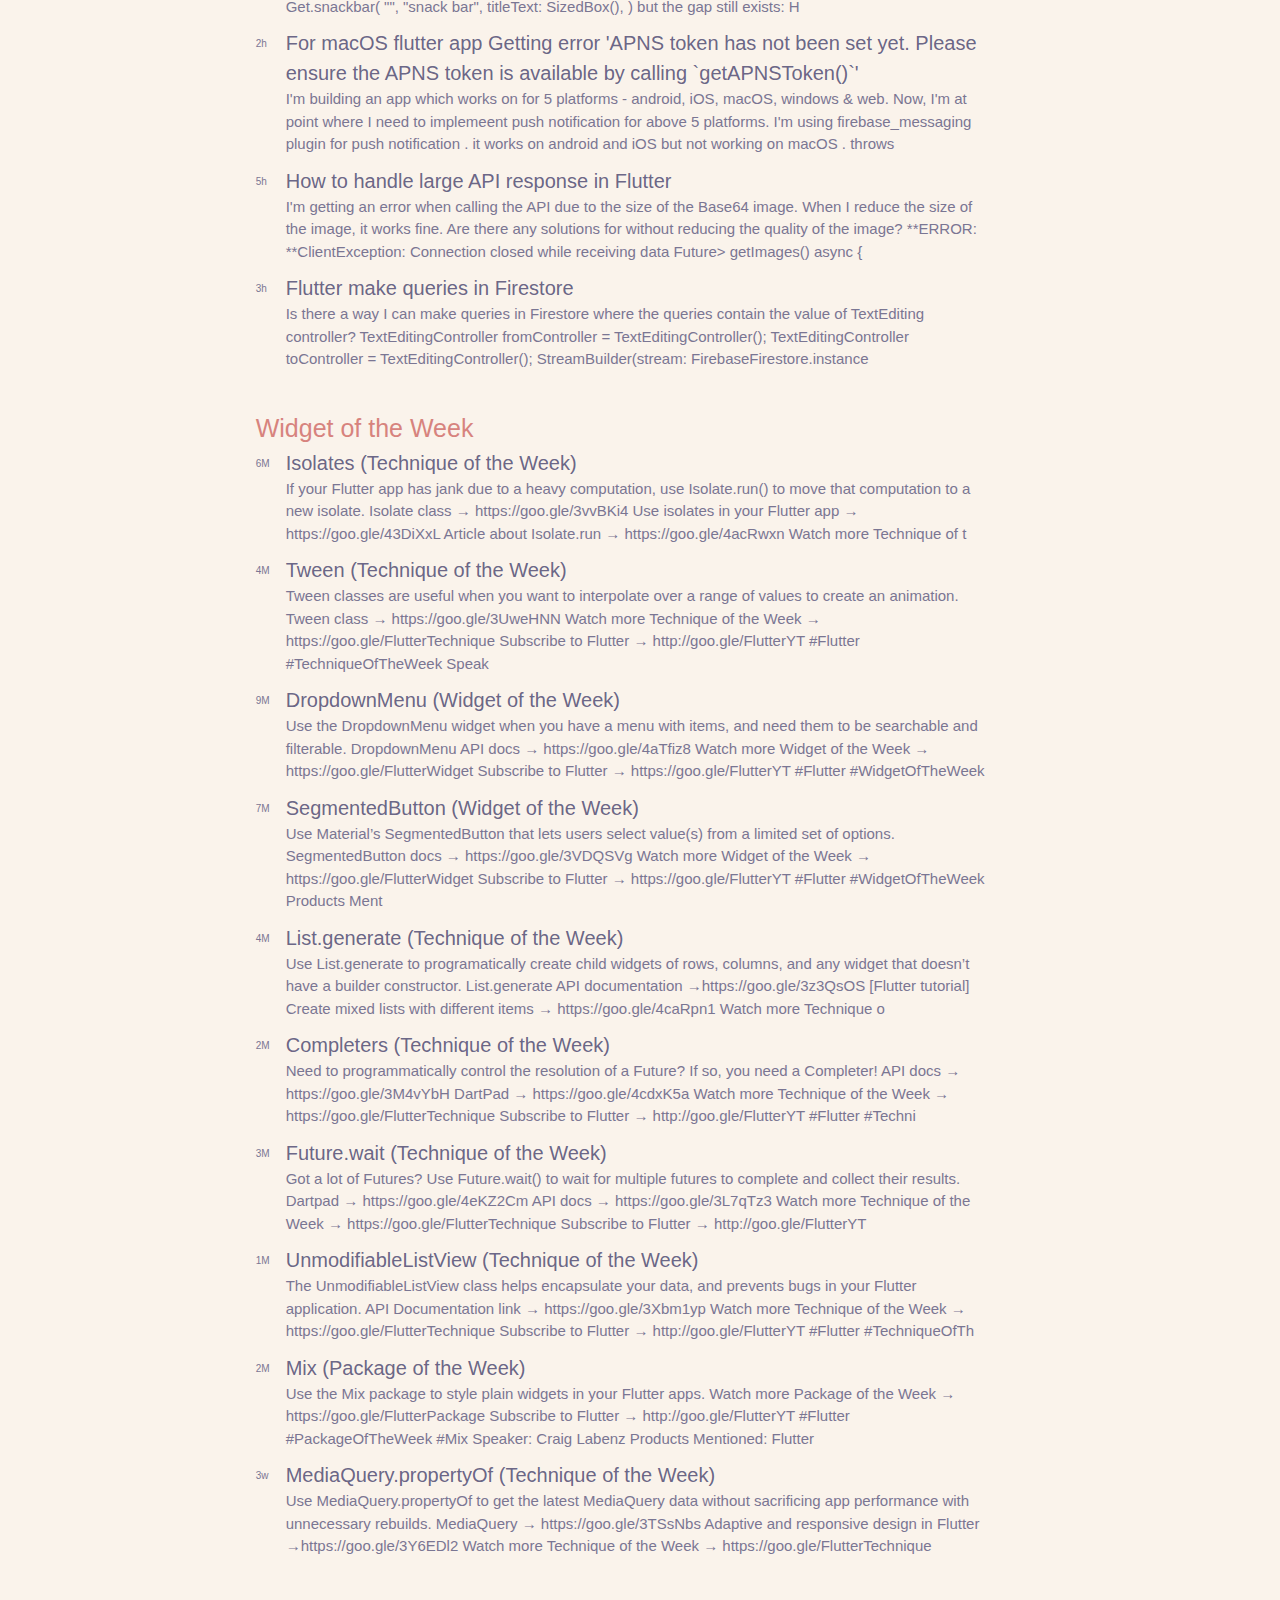
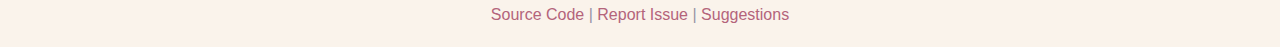
==== commit 41535482: "update webpage" ====
--- a/index.html
+++ b/index.html
@@ -20,7 +20,7 @@
     <meta name="twitter:title" content="Dart Planet" />
     <meta name="twitter:description" content="One-Stop Dart/Flutter News" />
     <meta name="twitter:card" content="summary_large_image" />
-    <meta name="planet-rendered" content="2024-10-24T05:00:12.032684" />
+    <meta name="planet-rendered" content="2024-10-24T12:00:12.587076" />
     <script type="application/ld+json">
       {
         "@context": "http://schema.org",
@@ -137,7 +137,7 @@
         <h2><a name="dart-reddit" href="https://www.reddit.com/r/dartlang/" target="_blank">/r/dartlang</a></h2>
         <div class="feed-items">
           <div class="feed-item">
-      <time datetime="2024-10-23T06:26:41.000Z" title="2024-10-23T06:26:41.000Z">22h</time>
+      <time datetime="2024-10-23T06:26:41.000Z" title="2024-10-23T06:26:41.000Z">1d</time>
       <div class="item">
         <a href="https://www.reddit.com/r/dartlang/comments/1ga3vzg/why_is_function_literals_are_not_recommended_in/" target="_blank">Why is function literals are not recommended in forEach on lists but it is fine on maps?</a>
         
@@ -155,7 +155,7 @@
     </div>
     
     <div class="feed-item">
-      <time datetime="2024-10-21T06:10:23.000Z" title="2024-10-21T06:10:23.000Z">2d</time>
+      <time datetime="2024-10-21T06:10:23.000Z" title="2024-10-21T06:10:23.000Z">3d</time>
       <div class="item">
         <a href="https://www.reddit.com/r/dartlang/comments/1g8j1d4/correction_to_concurrency_documentation/" target="_blank">Correction to concurrency documentation</a>
         
@@ -182,7 +182,7 @@
     </div>
     
     <div class="feed-item">
-      <time datetime="2024-10-18T09:38:57.000Z" title="2024-10-18T09:38:57.000Z">5d</time>
+      <time datetime="2024-10-18T09:38:57.000Z" title="2024-10-18T09:38:57.000Z">6d</time>
       <div class="item">
         <a href="https://www.reddit.com/r/dartlang/comments/1g6e5im/display_code_coverage_without_3rd_party_tools/" target="_blank">Display code coverage without 3rd party tools</a>
         
@@ -258,7 +258,7 @@
     </div>
     
     <div class="feed-item">
-      <time datetime="2024-10-21T09:32:57.000Z" title="2024-10-21T09:32:57.000Z">2d</time>
+      <time datetime="2024-10-21T09:32:57.000Z" title="2024-10-21T09:32:57.000Z">3d</time>
       <div class="item">
         <a href="https://stackoverflow.com/questions/79109440/create-multiple-users-objects-with-different-properties-by-calling-out-a-functio" target="_blank">Create multiple users/objects with different properties by calling out a function</a>
         <div class="feed-item-description">I am trying to write a program that creates multiple users based on certain information i.e. an eligibility criterion How can I do that using the concept of classes and functions
@@ -827,7 +827,43 @@
         <h2><a name="flutter-reddit" href="https://www.reddit.com/r/FlutterDev/" target="_blank">/r/FlutterDev</a></h2>
         <div class="feed-items">
           <div class="feed-item">
-      <time datetime="2024-10-24T04:56:24.000Z" title="2024-10-24T04:56:24.000Z">3m</time>
+      <time datetime="2024-10-24T10:18:12.000Z" title="2024-10-24T10:18:12.000Z">1h</time>
+      <div class="item">
+        <a href="https://www.reddit.com/r/FlutterDev/comments/1gaz7ww/audio_best_practice/" target="_blank">Audio best practice</a>
+        
+      </div>
+      <div class="share" title="copy url"></div>
+    </div>
+    
+    <div class="feed-item">
+      <time datetime="2024-10-24T09:23:01.000Z" title="2024-10-24T09:23:01.000Z">2h</time>
+      <div class="item">
+        <a href="https://www.reddit.com/r/FlutterDev/comments/1gayg50/facing_error_installing_boringsslgrpc/" target="_blank">Facing error installing BoringSSL-GRPC</a>
+        
+      </div>
+      <div class="share" title="copy url"></div>
+    </div>
+    
+    <div class="feed-item">
+      <time datetime="2024-10-24T09:07:26.000Z" title="2024-10-24T09:07:26.000Z">2h</time>
+      <div class="item">
+        <a href="https://www.reddit.com/r/FlutterDev/comments/1gay8ss/check_out_khelo_a_useful_opensource_cricket/" target="_blank">Check Out Khelo: A Useful Open-Source Cricket Management App for Flutter!</a>
+        
+      </div>
+      <div class="share" title="copy url"></div>
+    </div>
+    
+    <div class="feed-item">
+      <time datetime="2024-10-24T08:47:47.000Z" title="2024-10-24T08:47:47.000Z">3h</time>
+      <div class="item">
+        <a href="https://www.reddit.com/r/FlutterDev/comments/1gaxzph/flutter_is_actually_used_for_os_user_interfaces/" target="_blank">Flutter is actually used for OS user interfaces on Linux</a>
+        
+      </div>
+      <div class="share" title="copy url"></div>
+    </div>
+    
+    <div class="feed-item">
+      <time datetime="2024-10-24T04:56:24.000Z" title="2024-10-24T04:56:24.000Z">7h</time>
       <div class="item">
         <a href="https://www.reddit.com/r/FlutterDev/comments/1gauuq0/this_flutter_and_dart_boilerplate_project_is_for/" target="_blank">This Flutter and Dart boilerplate project is for managing the state with the bloc and writing dependency injectable code for sending network requests.</a>
         
@@ -836,7 +872,7 @@
     </div>
     
     <div class="feed-item">
-      <time datetime="2024-10-24T04:21:07.000Z" title="2024-10-24T04:21:07.000Z">39m</time>
+      <time datetime="2024-10-24T04:21:07.000Z" title="2024-10-24T04:21:07.000Z">7h</time>
       <div class="item">
         <a href="https://www.reddit.com/r/FlutterDev/comments/1gaua32/day_38_how_to_create_a_flutter_native_splash/" target="_blank">Day 38: How to Create a Flutter Native Splash Screen in Your App</a>
         
@@ -845,7 +881,7 @@
     </div>
     
     <div class="feed-item">
-      <time datetime="2024-10-24T04:12:55.000Z" title="2024-10-24T04:12:55.000Z">47m</time>
+      <time datetime="2024-10-24T04:12:55.000Z" title="2024-10-24T04:12:55.000Z">7h</time>
       <div class="item">
         <a href="https://www.reddit.com/r/FlutterDev/comments/1gau50e/flutter_to_communicate_with_native_notifications/" target="_blank">Flutter to communicate with native notifications</a>
         
@@ -854,7 +890,7 @@
     </div>
     
     <div class="feed-item">
-      <time datetime="2024-10-24T03:17:19.000Z" title="2024-10-24T03:17:19.000Z">1h</time>
+      <time datetime="2024-10-24T03:17:19.000Z" title="2024-10-24T03:17:19.000Z">8h</time>
       <div class="item">
         <a href="https://www.reddit.com/r/FlutterDev/comments/1gat5p8/validate_the_cms_driven_way_of_developing_flutter/" target="_blank">Validate the CMS driven way of developing flutter applications.</a>
         
@@ -863,7 +899,7 @@
     </div>
     
     <div class="feed-item">
-      <time datetime="2024-10-24T02:12:32.000Z" title="2024-10-24T02:12:32.000Z">2h</time>
+      <time datetime="2024-10-24T02:12:32.000Z" title="2024-10-24T02:12:32.000Z">9h</time>
       <div class="item">
         <a href="https://www.reddit.com/r/FlutterDev/comments/1garxrg/capture_url_from_phone_browser_and_save_when/" target="_blank">Capture url from phone browser and save when redirected back to Flutter app</a>
         
@@ -872,45 +908,9 @@
     </div>
     
     <div class="feed-item">
-      <time datetime="2024-10-24T01:53:21.000Z" title="2024-10-24T01:53:21.000Z">3h</time>
+      <time datetime="2024-10-24T01:53:21.000Z" title="2024-10-24T01:53:21.000Z">10h</time>
       <div class="item">
         <a href="https://www.reddit.com/r/FlutterDev/comments/1garkad/do_we_have_any_readytouse_ui_generators_similar/" target="_blank">Do we have any ready-to-use UI generators, similar to shadcn for the web, but for Flutter? Something open-source that already includes well-designed navbars, modals, text, all responsive, and just requires a few adjustments?</a>
-        
-      </div>
-      <div class="share" title="copy url"></div>
-    </div>
-    
-    <div class="feed-item">
-      <time datetime="2024-10-23T22:50:33.000Z" title="2024-10-23T22:50:33.000Z">6h</time>
-      <div class="item">
-        <a href="https://www.reddit.com/r/FlutterDev/comments/1ganrb3/can_i_use_serverpod_with_firebase/" target="_blank">Can I use Serverpod with Firebase?</a>
-        
-      </div>
-      <div class="share" title="copy url"></div>
-    </div>
-    
-    <div class="feed-item">
-      <time datetime="2024-10-23T20:24:25.000Z" title="2024-10-23T20:24:25.000Z">8h</time>
-      <div class="item">
-        <a href="https://www.reddit.com/r/FlutterDev/comments/1gake8d/flutter_api_tester_progress/" target="_blank">Flutter API Tester progress</a>
-        
-      </div>
-      <div class="share" title="copy url"></div>
-    </div>
-    
-    <div class="feed-item">
-      <time datetime="2024-10-23T19:52:18.000Z" title="2024-10-23T19:52:18.000Z">9h</time>
-      <div class="item">
-        <a href="https://www.reddit.com/r/FlutterDev/comments/1gajm8e/my_experience_building_a_desktop_download_manager/" target="_blank">My experience building a desktop download manager using Flutter</a>
-        
-      </div>
-      <div class="share" title="copy url"></div>
-    </div>
-    
-    <div class="feed-item">
-      <time datetime="2024-10-23T17:02:03.000Z" title="2024-10-23T17:02:03.000Z">11h</time>
-      <div class="item">
-        <a href="https://www.reddit.com/r/FlutterDev/comments/1gafmqb/backend_stack_recommendations/" target="_blank">Backend stack recommendations</a>
         
       </div>
       <div class="share" title="copy url"></div>
@@ -921,123 +921,140 @@
         <h2><a name="flutter-so" href="https://stackoverflow.com/questions/tagged/?tagnames=flutter&sort=active" target="_blank">Flutter SO</a></h2>
         <div class="feed-items">
           <div class="feed-item">
-      <time datetime="2024-10-24T04:56:19.000Z" title="2024-10-24T04:56:19.000Z">3m</time>
-      <div class="item">
-        <a href="https://stackoverflow.com/questions/79120401/flutter-receive-web-rtc-calls-when-app-is-terminated-detached-state" target="_blank">Flutter receive web rtc calls when app is terminated (detached state)</a>
-        <div class="feed-item-description">Websocket connection is closed abruptly in asterisk using Web RTC connection when my flutter app terminated (User swipe to close app)
-Flutter version
-Flutter 3.24.0 • channel stable • https://github.com/flutter/flutter.git
-Framework • revision 80c2e84975 (3 months ago) • 2024-07-30 23:06:49 +0700
-En</div>
-      </div>
-      <div class="share" title="copy url"></div>
-    </div>
-    
-    <div class="feed-item">
-      <time datetime="2024-10-24T04:53:38.000Z" title="2024-10-24T04:53:38.000Z">6m</time>
-      <div class="item">
-        <a href="https://stackoverflow.com/questions/79120393/adding-the-same-plugin-in-multiple-flutter-packages" target="_blank">Adding the same plugin in multiple Flutter packages?</a>
-        <div class="feed-item-description">I'm working on a package-based architecture for reusability in my Flutter project, and I have some concerns regarding the usage of plugins across multiple packages.
-For example, I have two packages: package_a and package_b. Both packages depend on the http plugin. My goal is to reuse these packages </div>
-      </div>
-      <div class="share" title="copy url"></div>
-    </div>
-    
-    <div class="feed-item">
-      <time datetime="2024-10-23T15:15:01.000Z" title="2024-10-23T15:15:01.000Z">13h</time>
-      <div class="item">
-        <a href="https://stackoverflow.com/questions/79118572/xcode-16-and-ios-18-project-not-compiling" target="_blank">Xcode 16 and iOS 18 project not compiling</a>
-        <div class="feed-item-description">I updated Xcode and MacOS recently and haven't been able to compile my Flutter app on iOS devices/simulators since then. The error keeps changing every time I run it but here's one of the output in the terminal after running flutter run:
-Uncategorized (Xcode): Command SwiftGeneratePch emitted errors</div>
-      </div>
-      <div class="share" title="copy url"></div>
-    </div>
-    
-    <div class="feed-item">
-      <time datetime="2024-10-24T04:09:20.000Z" title="2024-10-24T04:09:20.000Z">50m</time>
-      <div class="item">
-        <a href="https://stackoverflow.com/questions/79120328/googleapis-auth-googleapis-auth-dart-uri-doesnt-exist" target="_blank">googleapis_auth/googleapis_auth.dart URI doesn't exist</a>
-        <div class="feed-item-description">I'm getting "Target of URI doesn't exist: 'package:googleapis_auth/googleapis_auth.dart'."
-I need this library to grant roles to new users.
-My pubspec.yaml has googleapis: 13.2.0 and I ran pub get. Here is the output:
-Resolving dependencies...
-Downloading packages...
-+ _discoveryapis_commons 1.0.7
- </div>
-      </div>
-      <div class="share" title="copy url"></div>
-    </div>
-    
-    <div class="feed-item">
-      <time datetime="2024-10-24T01:26:29.000Z" title="2024-10-24T01:26:29.000Z">3h</time>
-      <div class="item">
-        <a href="https://stackoverflow.com/questions/79120158/getting-clean-logs-with-flutter-in-android-on-vscode" target="_blank">Getting clean logs with Flutter in Android on VSCode</a>
-        <div class="feed-item-description">Is there a way of getting clean logs from a Flutter app in Android?
-i.e. instead of having
-
-[log] no color
-[log] texto en color
-I/flutter ( 5447): normal print
-D/EGL_emulation( 5447): app_time_stats: avg=3165.60ms min=3165.60ms max=3165.60ms count=1
-
-
-getting something that just outputs the logs wit</div>
-      </div>
-      <div class="share" title="copy url"></div>
-    </div>
-    
-    <div class="feed-item">
-      <time datetime="2024-10-23T20:36:18.000Z" title="2024-10-23T20:36:18.000Z">8h</time>
-      <div class="item">
-        <a href="https://stackoverflow.com/questions/79119642/cant-pull-array-of-strings-from-cloud-firestore-and-put-them-in-a-list" target="_blank">Can't Pull Array of Strings from Cloud Firestore and Put Them in a List</a>
-        <div class="feed-item-description">I'm trying to pull data from a cloud firestore database using a StreamBuilder and assign it to a List in Flutter.  The code below gives the error:
-
-_TypeError (type '({bool growable}) =&gt; List' is not a subtype of type 'List')
-
-    return ListView(
-      children: snapshot.data!.docs
-          .ma</div>
-      </div>
-      <div class="share" title="copy url"></div>
-    </div>
-    
-    <div class="feed-item">
-      <time datetime="2024-10-24T00:03:21.000Z" title="2024-10-24T00:03:21.000Z">4h</time>
-      <div class="item">
-        <a href="https://stackoverflow.com/questions/79120042/changing-java-version-used-by-flutter" target="_blank">Changing java version used by flutter</a>
-        <div class="feed-item-description">I am trying to change the java version flutter uses from 21 to 17
-I have tried changing the JDK version in android studio via
-Customize &gt; All Settings &gt; Build Tools &gt; Gradle &gt; Default Gradle JDK
-I tried changing "SDK path" in the project file structure &gt; Project &gt; SDK I tried setti</div>
-      </div>
-      <div class="share" title="copy url"></div>
-    </div>
-    
-    <div class="feed-item">
-      <time datetime="2024-10-23T23:49:40.000Z" title="2024-10-23T23:49:40.000Z">5h</time>
-      <div class="item">
-        <a href="https://stackoverflow.com/questions/79120019/how-to-use-firebase-auth-mocks-with-firebase-ui-auth-to-mock-the-sign-in-to-a-fl" target="_blank">How to use firebase_auth_mocks with firebase_ui_auth to mock the sign in to a flutter app during integration testing</a>
-        <div class="feed-item-description">I am trying to use the firebase_auth_mocks package along with firebase_ui_auth, Riverpod, and patrol_finders to perform integration testing.  To learn how to do this, I have created a minimal app with two screens, a Signin screen and a Profile screen. The functionality is simple: enter a (registered</div>
-      </div>
-      <div class="share" title="copy url"></div>
-    </div>
-    
-    <div class="feed-item">
-      <time datetime="2024-10-23T13:54:18.000Z" title="2024-10-23T13:54:18.000Z">15h</time>
-      <div class="item">
-        <a href="https://stackoverflow.com/questions/79118239/hide-minimize-obfuscate-internal-algorithms-of-a-dart-library-on-flutter-web" target="_blank">Hide (minimize/obfuscate) internal algorithms of a Dart library on flutter web</a>
-        <div class="feed-item-description">I have a dart library which uses some fancy algorithms.  I would like to share the library but hide (minimize or obfuscate) the algorithms themselves.
-Is this possible?
-I'm using Flutter/web.</div>
-      </div>
-      <div class="share" title="copy url"></div>
-    </div>
-    
-    <div class="feed-item">
-      <time datetime="2024-10-23T14:57:13.000Z" title="2024-10-23T14:57:13.000Z">14h</time>
-      <div class="item">
-        <a href="https://stackoverflow.com/questions/79118491/widget-reloads-again-on-child-item-widget-click-in-flutter" target="_blank">Widget reloads again on child item/widget click in flutter</a>
-        <div class="feed-item-description">I have a stateful widget, i am facing a strange issue whenever i click on any sub item such as CustomDropDownButtonFormField and its open drop down menu even before selecting any option in drop down menu its invoke Widget build(BuildContext context)  and reload the screen. This is a strange behaviou</div>
+      <time datetime="2024-10-24T11:49:10.000Z" title="2024-10-24T11:49:10.000Z">11m</time>
+      <div class="item">
+        <a href="https://stackoverflow.com/questions/79121748/how-to-apply-color-shade-to-a-custom-widgets-color-property-in-flutter" target="_blank">how to apply color shade to a custom widget's Color property in flutter?</a>
+        <div class="feed-item-description">I want to set default color of Colors.red.shade900 to my custom widget but it showing an error
+here is my custom class,
+what data type should i use for Colors.red.shade900?
+class ChartHeader extends StatelessWidget {
+  final String title;
+  final Color backgroundColor;
+  const ChartHeader({Key? key,</div>
+      </div>
+      <div class="share" title="copy url"></div>
+    </div>
+    
+    <div class="feed-item">
+      <time datetime="2024-10-24T11:35:56.000Z" title="2024-10-24T11:35:56.000Z">24m</time>
+      <div class="item">
+        <a href="https://stackoverflow.com/questions/79121697/how-to-properly-handle-providernotfoundexception-in-flutter" target="_blank">How to properly handle ProviderNotFoundException in flutter?</a>
+        <div class="feed-item-description">I use an MVVM architecture in my app using a simple (home-made) Provider (not the package Provider but the problem is the same) with a static Provider.of(BuildContext context) method where T extands ChangeNotifier. All is working very well.
+Now I would like to prevent bad usage of Provider by throwi</div>
+      </div>
+      <div class="share" title="copy url"></div>
+    </div>
+    
+    <div class="feed-item">
+      <time datetime="2024-10-24T11:07:17.000Z" title="2024-10-24T11:07:17.000Z">52m</time>
+      <div class="item">
+        <a href="https://stackoverflow.com/questions/79121616/flutter-app-not-update-automatically-position-with-geolocator-and-geocoding" target="_blank">Flutter app not update automatically position with geolocator and geocoding</a>
+        <div class="feed-item-description">I'm building an app in flutter and in android, and i have an issue since further days, it's not updating automatically the position.
+Here is the code:
+geolocator
+    // If permission is granted, retrieve the current position
+    if (serviceEnabled) {
+
+      try {
+       
+        LocationSettings loc</div>
+      </div>
+      <div class="share" title="copy url"></div>
+    </div>
+    
+    <div class="feed-item">
+      <time datetime="2024-10-24T08:42:08.000Z" title="2024-10-24T08:42:08.000Z">3h</time>
+      <div class="item">
+        <a href="https://stackoverflow.com/questions/79121083/dynamic-grid-layout-in-flutter" target="_blank">Dynamic Grid Layout in Flutter</a>
+        <div class="feed-item-description">I want to achieve this grid layout in Flutter. It will be dynamic images from network. If images exceed the limit of 5 it should display the count of images. I want the layout like first image will be in one column and then then 2 per column.
+
+I tried this code but not getting expected layout.
+Expan</div>
+      </div>
+      <div class="share" title="copy url"></div>
+    </div>
+    
+    <div class="feed-item">
+      <time datetime="2024-10-24T11:15:02.000Z" title="2024-10-24T11:15:02.000Z">45m</time>
+      <div class="item">
+        <a href="https://stackoverflow.com/questions/79121638/how-to-pass-a-certificate-path-to-mogo-dart-connection" target="_blank">How to pass a certificate path to mogo_dart connection?</a>
+        <div class="feed-item-description">I have a TLS certificate error in mongo connection using mongo_dart so I downloaded the self-signed certificate and tried to pass it to the db.open() function as in:
+static void connect() async {
+    try {
+      db = await Db.create(dotenv.env['MONGO_STRING']!);
+      await db.open(tlsCAFile: 'asset</div>
+      </div>
+      <div class="share" title="copy url"></div>
+    </div>
+    
+    <div class="feed-item">
+      <time datetime="2024-10-24T10:59:05.000Z" title="2024-10-24T10:59:05.000Z">1h</time>
+      <div class="item">
+        <a href="https://stackoverflow.com/questions/79121584/error-navigating-to-home-screen-or-initial-screen-based-on-current-user-log-in-s" target="_blank">error navigating to home screen or initial screen based on current user log in status</a>
+        <div class="feed-item-description">Error:
+Navigator operation requested with a context that does not include a Navigator.
+The context used to push or pop routes from the Navigator must be that of a widget that is a descendant of a Navigator widget.
+the logic is as follow:
+if user is new and running the app for the first time, loading</div>
+      </div>
+      <div class="share" title="copy url"></div>
+    </div>
+    
+    <div class="feed-item">
+      <time datetime="2024-10-24T10:51:24.000Z" title="2024-10-24T10:51:24.000Z">1h</time>
+      <div class="item">
+        <a href="https://stackoverflow.com/questions/79121557/how-to-remove-the-title-from-get-snackbar" target="_blank">How to remove the title from Get.snackbar?</a>
+        <div class="feed-item-description">Get.snackbar has the title as a required parameter, so it should be placed.
+If we tried to do this: Get.snackbar("", "message");
+then there will be an unneeded gap above the message.
+I've tried to do this:
+Get.snackbar(
+   "",
+   "snack bar",
+   titleText: SizedBox(),
+)
+
+but the gap still exists:
+
+H</div>
+      </div>
+      <div class="share" title="copy url"></div>
+    </div>
+    
+    <div class="feed-item">
+      <time datetime="2024-10-24T09:01:47.000Z" title="2024-10-24T09:01:47.000Z">2h</time>
+      <div class="item">
+        <a href="https://stackoverflow.com/questions/79121149/for-macos-flutter-app-getting-error-apns-token-has-not-been-set-yet-please-ens" target="_blank">For macOS flutter app Getting error 'APNS token has not been set yet. Please ensure the APNS token is available by calling `getAPNSToken()`'</a>
+        <div class="feed-item-description">I'm building an app which works on for 5 platforms - android, iOS, macOS, windows &amp; web.
+Now, I'm at point where I need to implemeent push notification for above 5 platforms.
+I'm using firebase_messaging plugin for push notification . it works on android and iOS but not working on macOS .
+throws</div>
+      </div>
+      <div class="share" title="copy url"></div>
+    </div>
+    
+    <div class="feed-item">
+      <time datetime="2024-10-24T06:41:26.000Z" title="2024-10-24T06:41:26.000Z">5h</time>
+      <div class="item">
+        <a href="https://stackoverflow.com/questions/79120659/how-to-handle-large-api-response-in-flutter" target="_blank">How to handle large API response in Flutter</a>
+        <div class="feed-item-description">I'm getting an error when calling the API due to the size of the Base64 image. When I reduce the size of the image, it works fine. Are there any solutions for without reducing the quality of the image?
+**ERROR: **ClientException: Connection closed while receiving data
+Future&gt; getImages() async {
+</div>
+      </div>
+      <div class="share" title="copy url"></div>
+    </div>
+    
+    <div class="feed-item">
+      <time datetime="2024-10-24T08:44:47.000Z" title="2024-10-24T08:44:47.000Z">3h</time>
+      <div class="item">
+        <a href="https://stackoverflow.com/questions/79121098/flutter-make-queries-in-firestore" target="_blank">Flutter make queries in Firestore</a>
+        <div class="feed-item-description">Is there a way I can make queries in Firestore where the queries contain the value of TextEditing controller?
+TextEditingController fromController = TextEditingController();
+TextEditingController toController = TextEditingController();
+
+StreamBuilder(stream: FirebaseFirestore.instance
+              </div>
       </div>
       <div class="share" title="copy url"></div>
     </div>
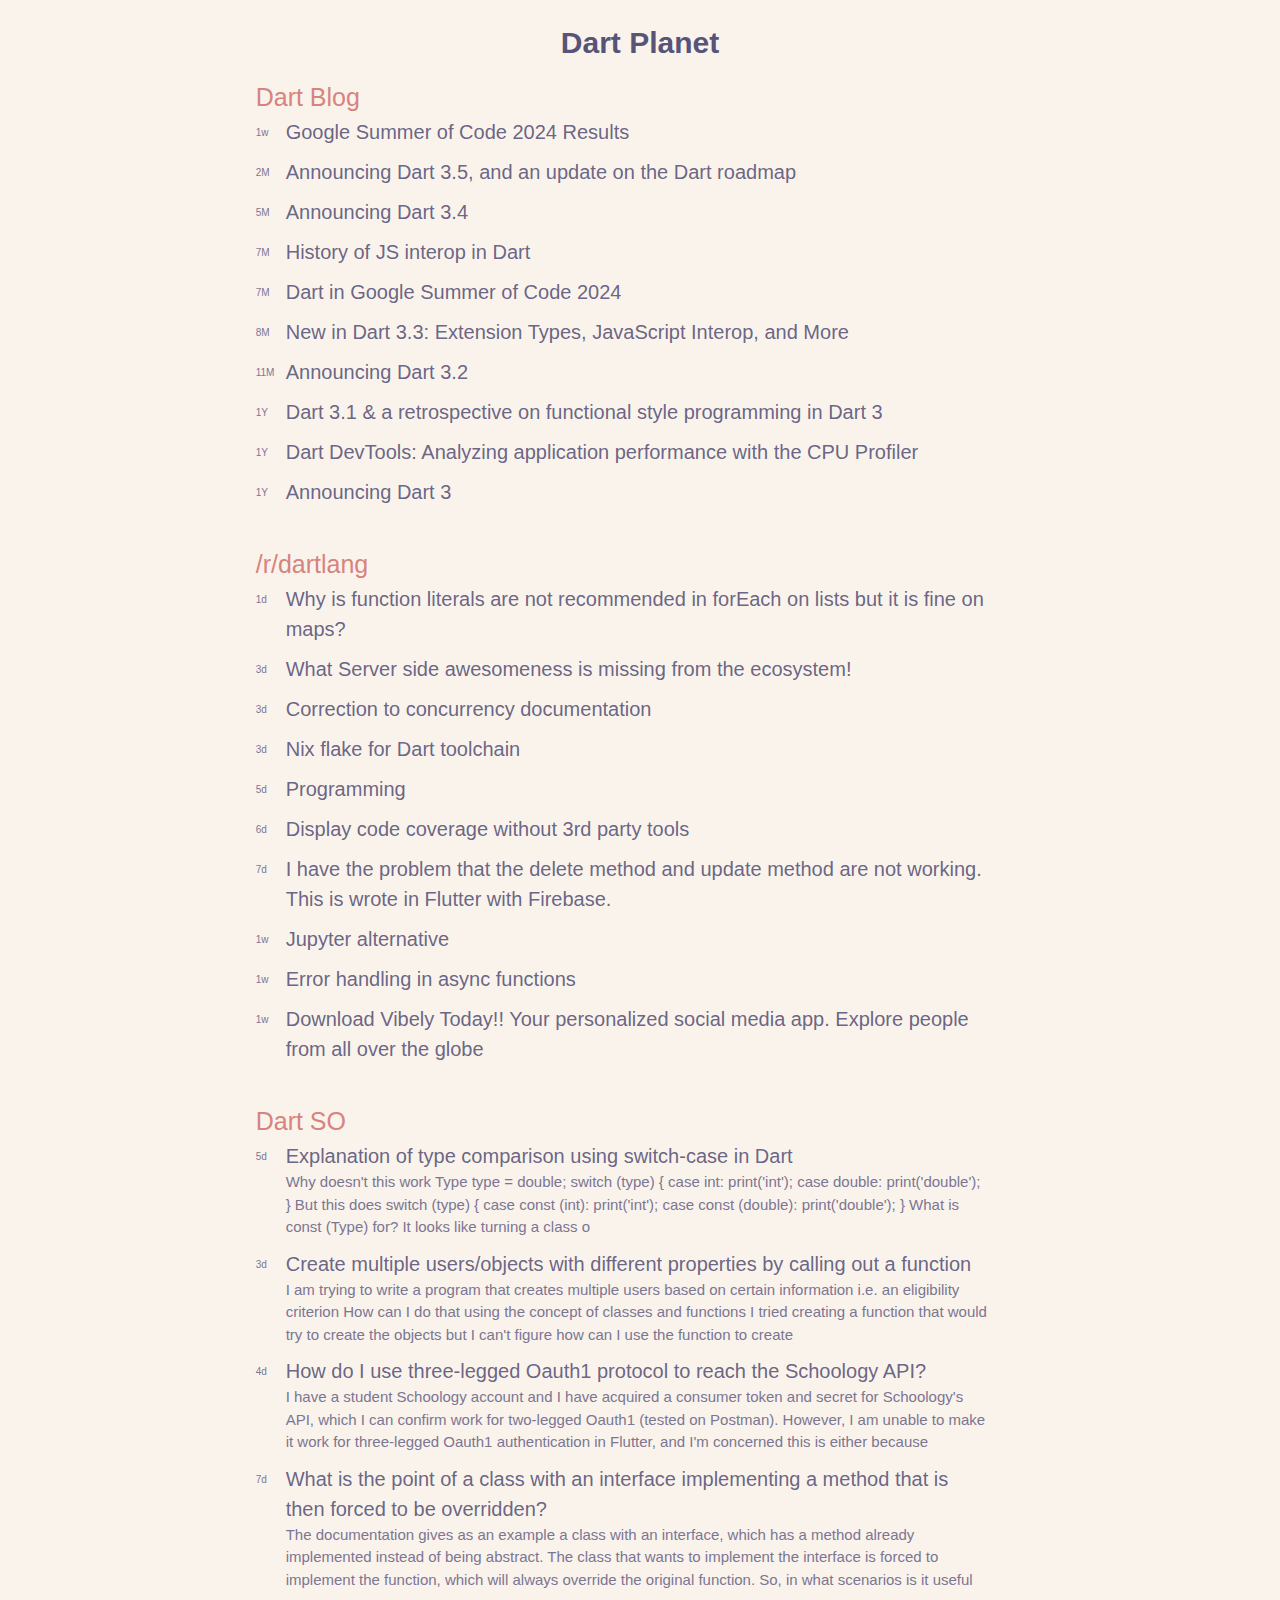
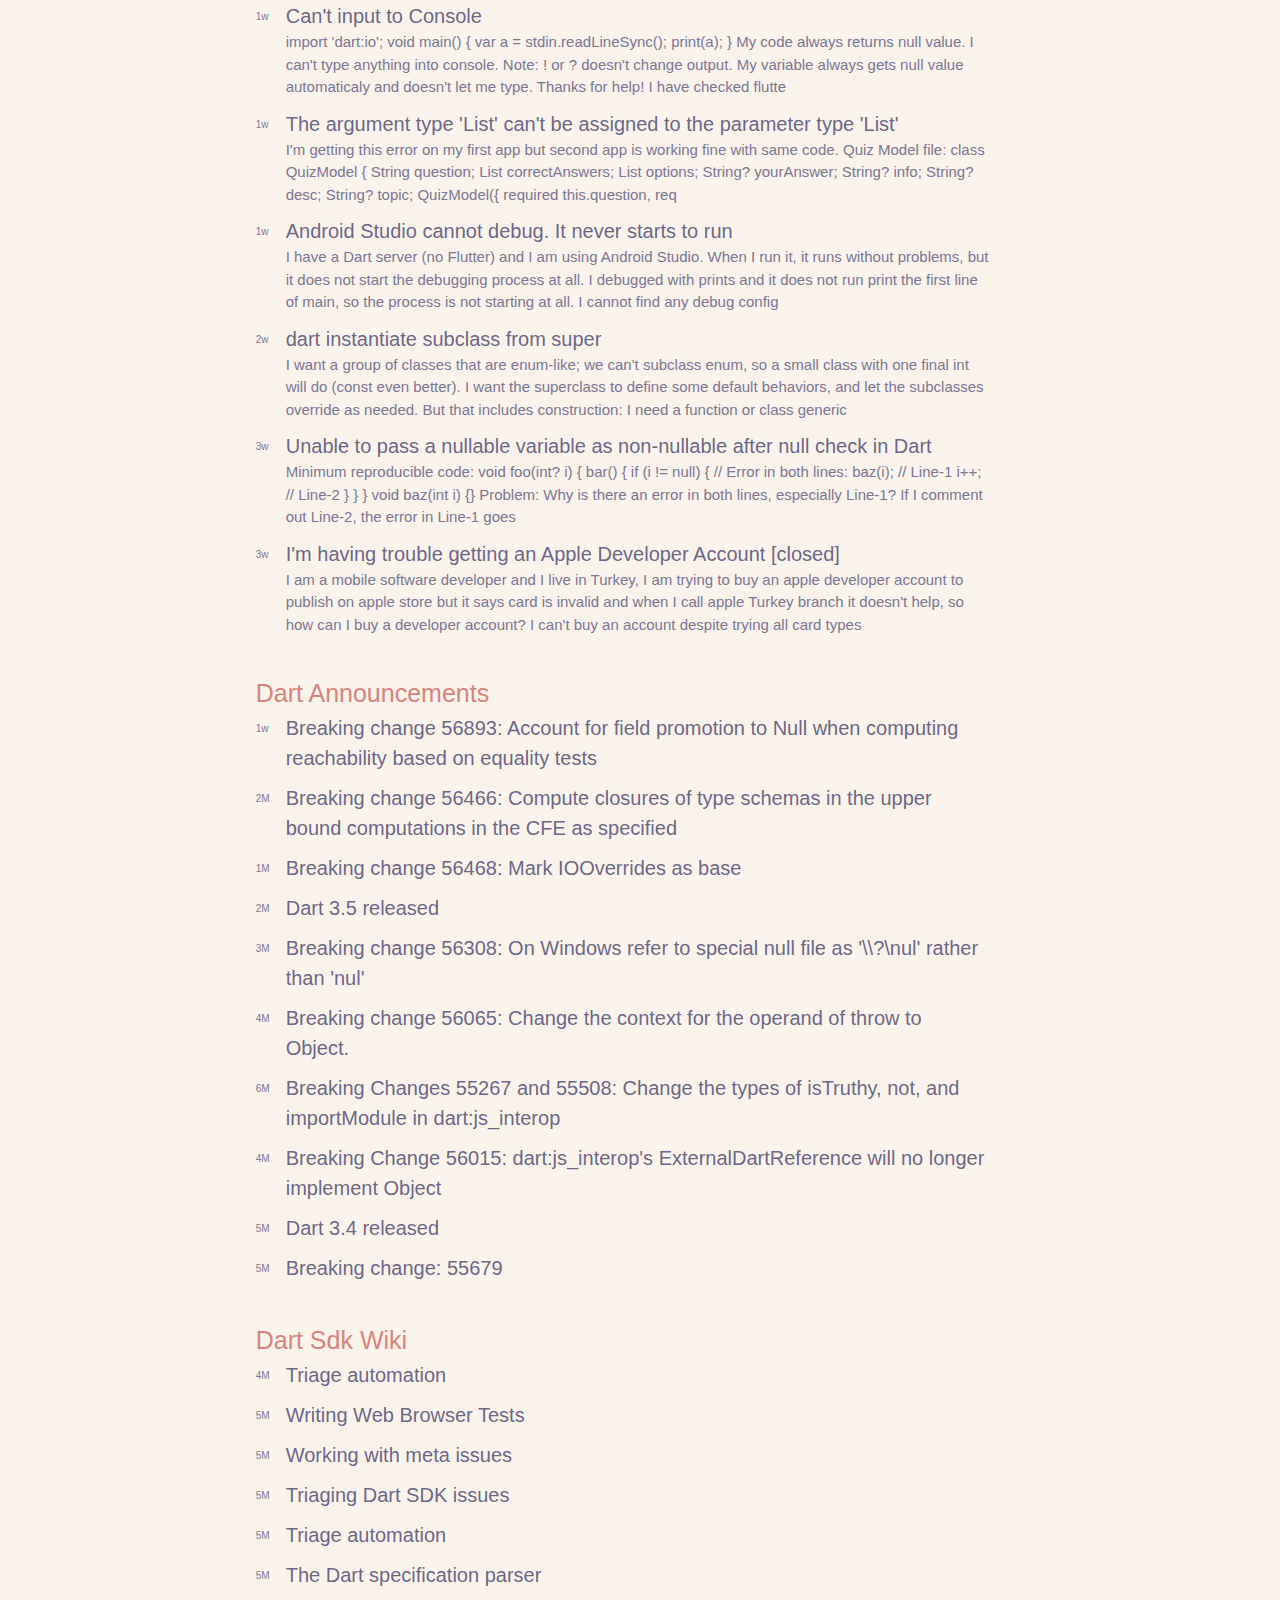
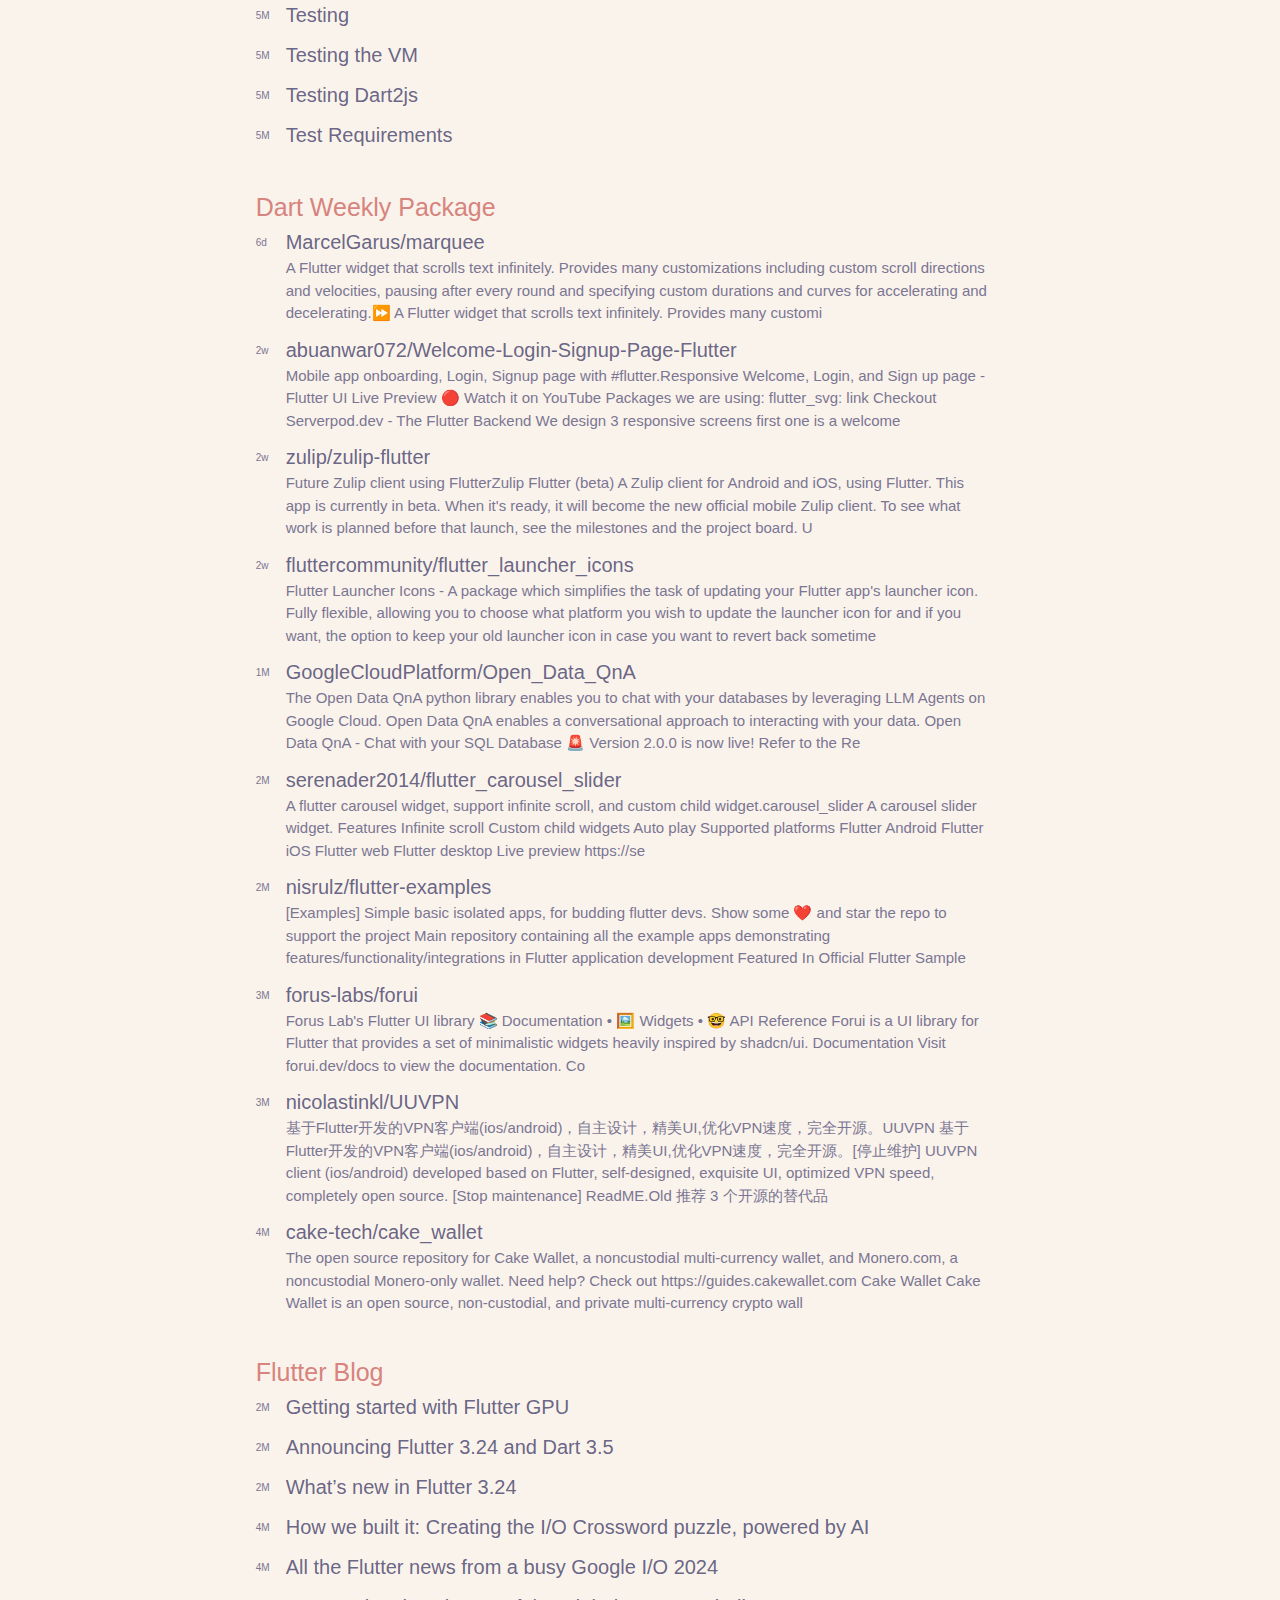
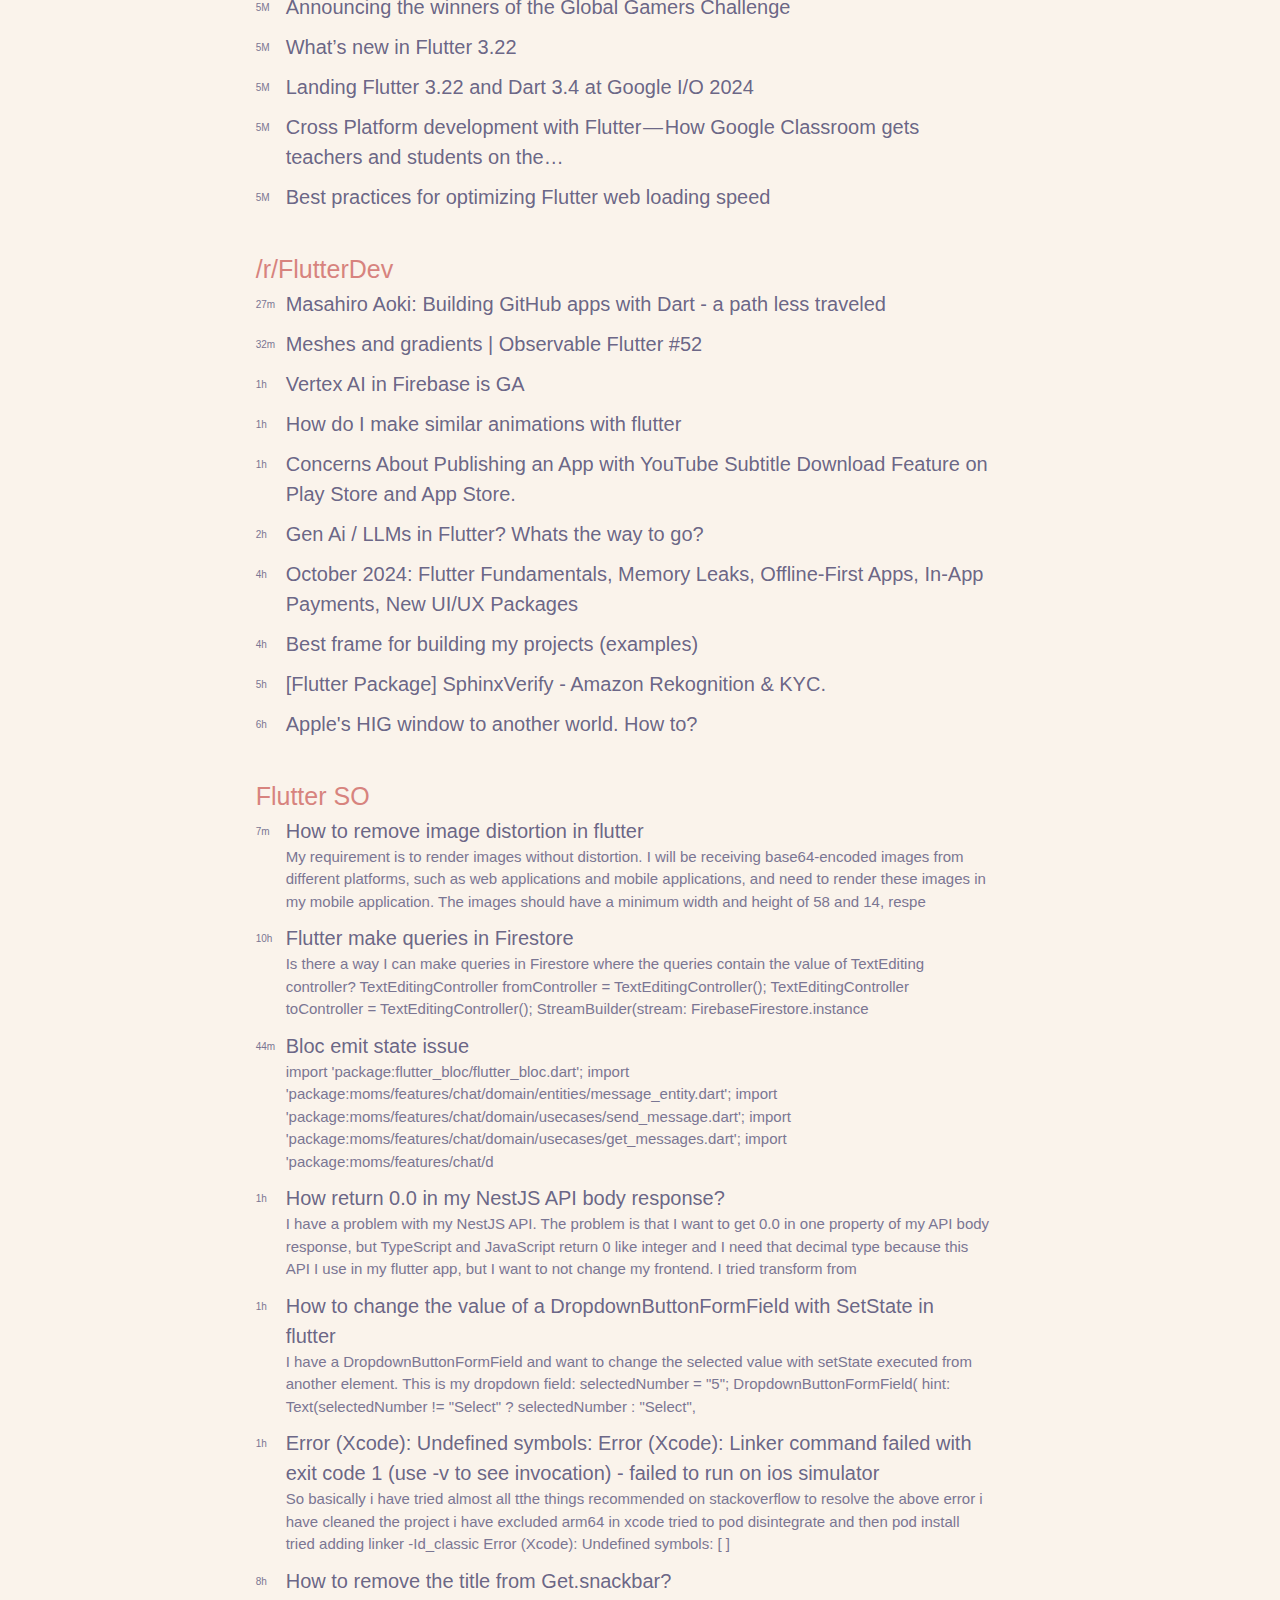
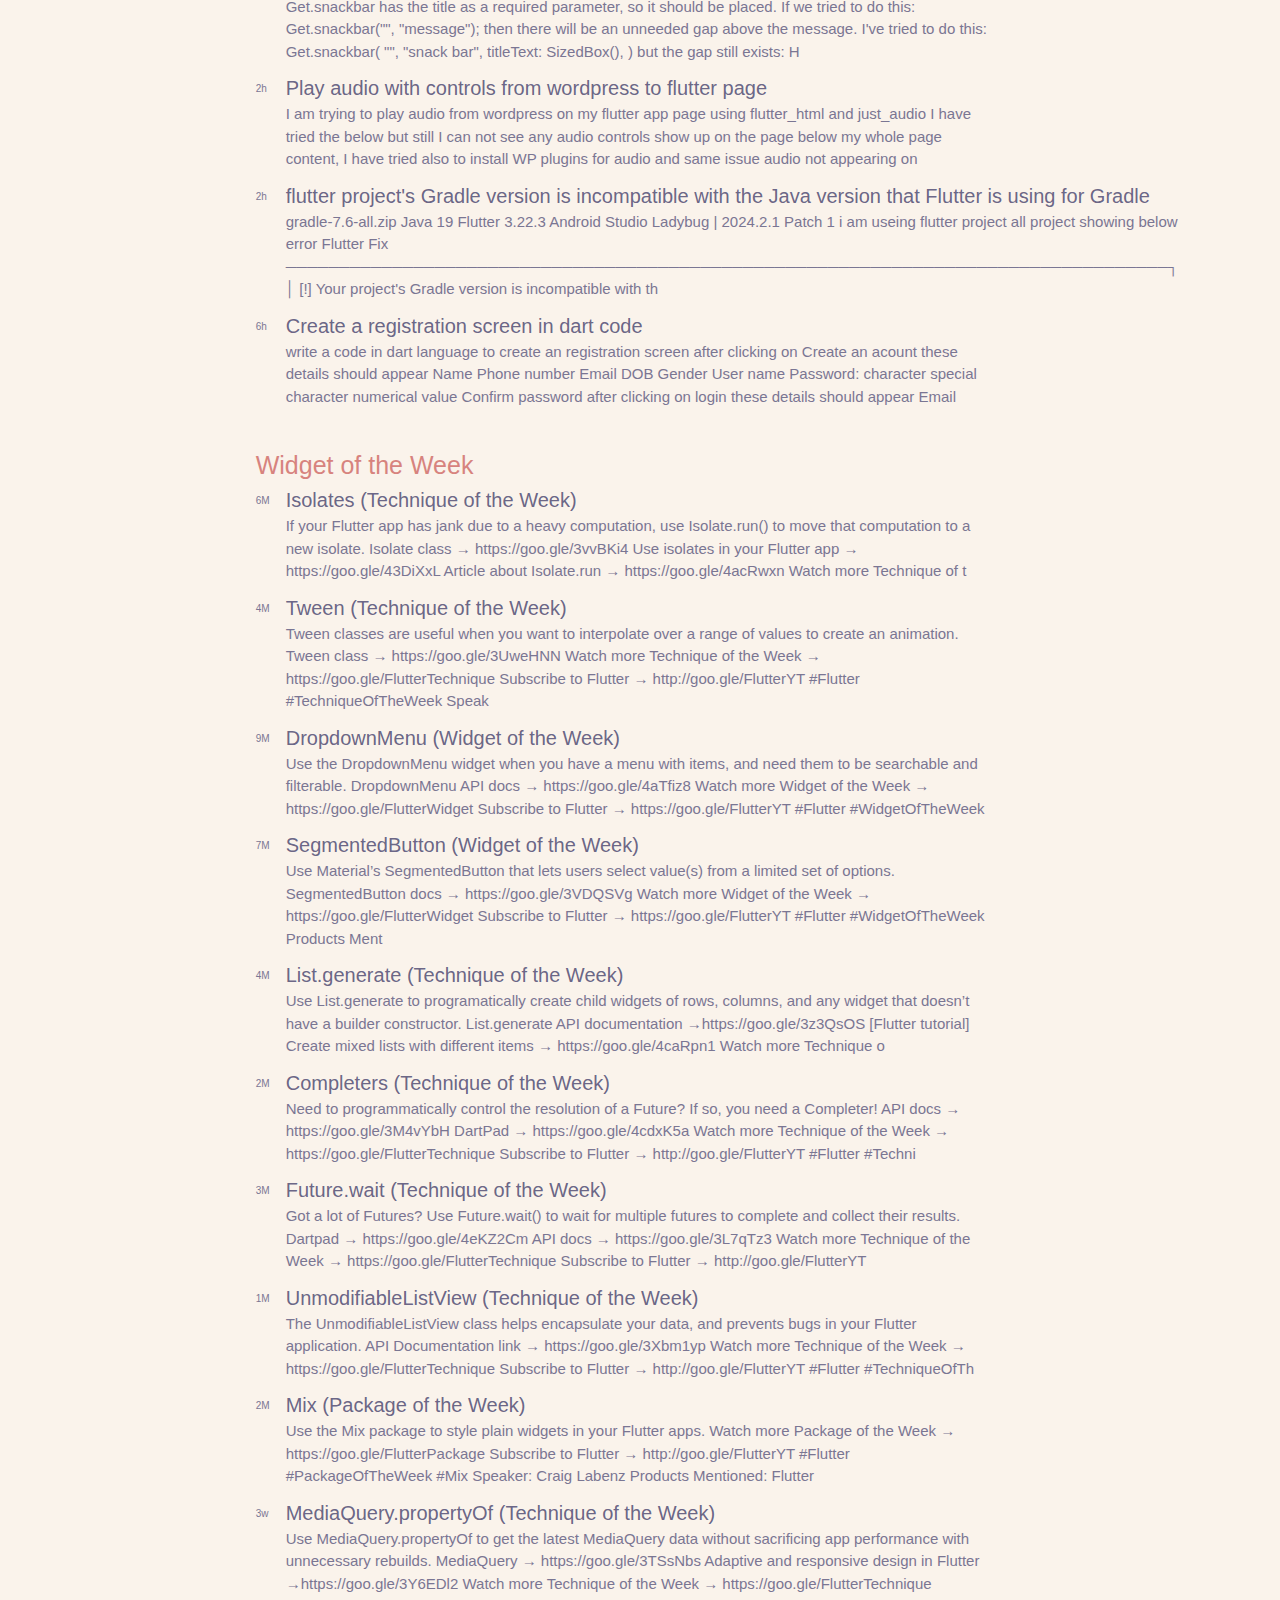
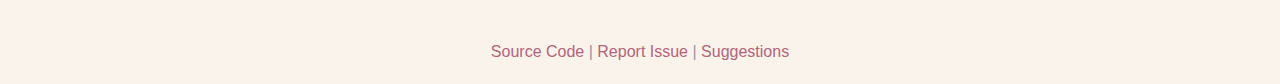
==== commit 8bf43c82: "update webpage" ====
--- a/index.html
+++ b/index.html
@@ -20,7 +20,7 @@
     <meta name="twitter:title" content="Dart Planet" />
     <meta name="twitter:description" content="One-Stop Dart/Flutter News" />
     <meta name="twitter:card" content="summary_large_image" />
-    <meta name="planet-rendered" content="2024-10-24T12:00:12.587076" />
+    <meta name="planet-rendered" content="2024-10-24T19:00:13.384314" />
     <script type="application/ld+json">
       {
         "@context": "http://schema.org",
@@ -70,7 +70,7 @@
     </div>
     
     <div class="feed-item">
-      <time datetime="2024-03-28T15:01:12.000Z" title="2024-03-28T15:01:12.000Z">6M</time>
+      <time datetime="2024-03-28T15:01:12.000Z" title="2024-03-28T15:01:12.000Z">7M</time>
       <div class="item">
         <a href="https://medium.com/dartlang/history-of-js-interop-in-dart-98b06991158f?source=rss----23738d481ce8---4" target="_blank">History of JS interop in Dart</a>
         
@@ -146,7 +146,7 @@
     </div>
     
     <div class="feed-item">
-      <time datetime="2024-10-21T15:17:52.000Z" title="2024-10-21T15:17:52.000Z">2d</time>
+      <time datetime="2024-10-21T15:17:52.000Z" title="2024-10-21T15:17:52.000Z">3d</time>
       <div class="item">
         <a href="https://www.reddit.com/r/dartlang/comments/1g8s6e1/what_server_side_awesomeness_is_missing_from_the/" target="_blank">What Server side awesomeness is missing from the ecosystem!</a>
         
@@ -231,7 +231,7 @@
         <h2><a name="dart-so" href="https://stackoverflow.com/questions/tagged/?tagnames=dart+-flutter&sort=active" target="_blank">Dart SO</a></h2>
         <div class="feed-items">
           <div class="feed-item">
-      <time datetime="2024-10-19T16:01:03.000Z" title="2024-10-19T16:01:03.000Z">4d</time>
+      <time datetime="2024-10-19T16:01:03.000Z" title="2024-10-19T16:01:03.000Z">5d</time>
       <div class="item">
         <a href="https://stackoverflow.com/questions/79105357/explanation-of-type-comparison-using-switch-case-in-dart" target="_blank">Explanation of type comparison using switch-case in Dart</a>
         <div class="feed-item-description">Why doesn't this work
@@ -277,7 +277,7 @@
     </div>
     
     <div class="feed-item">
-      <time datetime="2024-10-17T16:06:26.000Z" title="2024-10-17T16:06:26.000Z">6d</time>
+      <time datetime="2024-10-17T16:06:26.000Z" title="2024-10-17T16:06:26.000Z">7d</time>
       <div class="item">
         <a href="https://stackoverflow.com/questions/79098975/what-is-the-point-of-a-class-with-an-interface-implementing-a-method-that-is-the" target="_blank">What is the point of a class with an interface implementing a method that is then forced to be overridden?</a>
         <div class="feed-item-description">The documentation gives as an example a class with an interface, which has a method already implemented instead of being abstract.
@@ -760,7 +760,7 @@
     </div>
     
     <div class="feed-item">
-      <time datetime="2024-06-26T17:01:39.000Z" title="2024-06-26T17:01:39.000Z">3M</time>
+      <time datetime="2024-06-26T17:01:39.000Z" title="2024-06-26T17:01:39.000Z">4M</time>
       <div class="item">
         <a href="https://medium.com/flutter/how-we-built-it-creating-the-i-o-crossword-puzzle-powered-by-ai-2210e39b04b9?source=rss----4da7dfd21a33---4" target="_blank">How we built it: Creating the I/O Crossword puzzle, powered by AI</a>
         
@@ -827,90 +827,90 @@
         <h2><a name="flutter-reddit" href="https://www.reddit.com/r/FlutterDev/" target="_blank">/r/FlutterDev</a></h2>
         <div class="feed-items">
           <div class="feed-item">
-      <time datetime="2024-10-24T10:18:12.000Z" title="2024-10-24T10:18:12.000Z">1h</time>
-      <div class="item">
-        <a href="https://www.reddit.com/r/FlutterDev/comments/1gaz7ww/audio_best_practice/" target="_blank">Audio best practice</a>
-        
-      </div>
-      <div class="share" title="copy url"></div>
-    </div>
-    
-    <div class="feed-item">
-      <time datetime="2024-10-24T09:23:01.000Z" title="2024-10-24T09:23:01.000Z">2h</time>
-      <div class="item">
-        <a href="https://www.reddit.com/r/FlutterDev/comments/1gayg50/facing_error_installing_boringsslgrpc/" target="_blank">Facing error installing BoringSSL-GRPC</a>
-        
-      </div>
-      <div class="share" title="copy url"></div>
-    </div>
-    
-    <div class="feed-item">
-      <time datetime="2024-10-24T09:07:26.000Z" title="2024-10-24T09:07:26.000Z">2h</time>
-      <div class="item">
-        <a href="https://www.reddit.com/r/FlutterDev/comments/1gay8ss/check_out_khelo_a_useful_opensource_cricket/" target="_blank">Check Out Khelo: A Useful Open-Source Cricket Management App for Flutter!</a>
-        
-      </div>
-      <div class="share" title="copy url"></div>
-    </div>
-    
-    <div class="feed-item">
-      <time datetime="2024-10-24T08:47:47.000Z" title="2024-10-24T08:47:47.000Z">3h</time>
-      <div class="item">
-        <a href="https://www.reddit.com/r/FlutterDev/comments/1gaxzph/flutter_is_actually_used_for_os_user_interfaces/" target="_blank">Flutter is actually used for OS user interfaces on Linux</a>
-        
-      </div>
-      <div class="share" title="copy url"></div>
-    </div>
-    
-    <div class="feed-item">
-      <time datetime="2024-10-24T04:56:24.000Z" title="2024-10-24T04:56:24.000Z">7h</time>
-      <div class="item">
-        <a href="https://www.reddit.com/r/FlutterDev/comments/1gauuq0/this_flutter_and_dart_boilerplate_project_is_for/" target="_blank">This Flutter and Dart boilerplate project is for managing the state with the bloc and writing dependency injectable code for sending network requests.</a>
-        
-      </div>
-      <div class="share" title="copy url"></div>
-    </div>
-    
-    <div class="feed-item">
-      <time datetime="2024-10-24T04:21:07.000Z" title="2024-10-24T04:21:07.000Z">7h</time>
-      <div class="item">
-        <a href="https://www.reddit.com/r/FlutterDev/comments/1gaua32/day_38_how_to_create_a_flutter_native_splash/" target="_blank">Day 38: How to Create a Flutter Native Splash Screen in Your App</a>
-        
-      </div>
-      <div class="share" title="copy url"></div>
-    </div>
-    
-    <div class="feed-item">
-      <time datetime="2024-10-24T04:12:55.000Z" title="2024-10-24T04:12:55.000Z">7h</time>
-      <div class="item">
-        <a href="https://www.reddit.com/r/FlutterDev/comments/1gau50e/flutter_to_communicate_with_native_notifications/" target="_blank">Flutter to communicate with native notifications</a>
-        
-      </div>
-      <div class="share" title="copy url"></div>
-    </div>
-    
-    <div class="feed-item">
-      <time datetime="2024-10-24T03:17:19.000Z" title="2024-10-24T03:17:19.000Z">8h</time>
-      <div class="item">
-        <a href="https://www.reddit.com/r/FlutterDev/comments/1gat5p8/validate_the_cms_driven_way_of_developing_flutter/" target="_blank">Validate the CMS driven way of developing flutter applications.</a>
-        
-      </div>
-      <div class="share" title="copy url"></div>
-    </div>
-    
-    <div class="feed-item">
-      <time datetime="2024-10-24T02:12:32.000Z" title="2024-10-24T02:12:32.000Z">9h</time>
-      <div class="item">
-        <a href="https://www.reddit.com/r/FlutterDev/comments/1garxrg/capture_url_from_phone_browser_and_save_when/" target="_blank">Capture url from phone browser and save when redirected back to Flutter app</a>
-        
-      </div>
-      <div class="share" title="copy url"></div>
-    </div>
-    
-    <div class="feed-item">
-      <time datetime="2024-10-24T01:53:21.000Z" title="2024-10-24T01:53:21.000Z">10h</time>
-      <div class="item">
-        <a href="https://www.reddit.com/r/FlutterDev/comments/1garkad/do_we_have_any_readytouse_ui_generators_similar/" target="_blank">Do we have any ready-to-use UI generators, similar to shadcn for the web, but for Flutter? Something open-source that already includes well-designed navbars, modals, text, all responsive, and just requires a few adjustments?</a>
+      <time datetime="2024-10-24T18:32:51.000Z" title="2024-10-24T18:32:51.000Z">27m</time>
+      <div class="item">
+        <a href="https://www.reddit.com/r/FlutterDev/comments/1gb9ry4/masahiro_aoki_building_github_apps_with_dart_a/" target="_blank">Masahiro Aoki: Building GitHub apps with Dart - a path less traveled</a>
+        
+      </div>
+      <div class="share" title="copy url"></div>
+    </div>
+    
+    <div class="feed-item">
+      <time datetime="2024-10-24T18:27:32.000Z" title="2024-10-24T18:27:32.000Z">32m</time>
+      <div class="item">
+        <a href="https://www.reddit.com/r/FlutterDev/comments/1gb9nfv/meshes_and_gradients_observable_flutter_52/" target="_blank">Meshes and gradients | Observable Flutter #52</a>
+        
+      </div>
+      <div class="share" title="copy url"></div>
+    </div>
+    
+    <div class="feed-item">
+      <time datetime="2024-10-24T17:52:52.000Z" title="2024-10-24T17:52:52.000Z">1h</time>
+      <div class="item">
+        <a href="https://www.reddit.com/r/FlutterDev/comments/1gb8t3v/vertex_ai_in_firebase_is_ga/" target="_blank">Vertex AI in Firebase is GA</a>
+        
+      </div>
+      <div class="share" title="copy url"></div>
+    </div>
+    
+    <div class="feed-item">
+      <time datetime="2024-10-24T17:45:14.000Z" title="2024-10-24T17:45:14.000Z">1h</time>
+      <div class="item">
+        <a href="https://www.reddit.com/r/FlutterDev/comments/1gb8mmi/how_do_i_make_similar_animations_with_flutter/" target="_blank">How do I make similar animations with flutter</a>
+        
+      </div>
+      <div class="share" title="copy url"></div>
+    </div>
+    
+    <div class="feed-item">
+      <time datetime="2024-10-24T17:14:59.000Z" title="2024-10-24T17:14:59.000Z">1h</time>
+      <div class="item">
+        <a href="https://www.reddit.com/r/FlutterDev/comments/1gb7wm0/concerns_about_publishing_an_app_with_youtube/" target="_blank">Concerns About Publishing an App with YouTube Subtitle Download Feature on Play Store and App Store.</a>
+        
+      </div>
+      <div class="share" title="copy url"></div>
+    </div>
+    
+    <div class="feed-item">
+      <time datetime="2024-10-24T16:11:58.000Z" title="2024-10-24T16:11:58.000Z">2h</time>
+      <div class="item">
+        <a href="https://www.reddit.com/r/FlutterDev/comments/1gb6ek2/gen_ai_llms_in_flutter_whats_the_way_to_go/" target="_blank">Gen Ai / LLMs in Flutter? Whats the way to go?</a>
+        
+      </div>
+      <div class="share" title="copy url"></div>
+    </div>
+    
+    <div class="feed-item">
+      <time datetime="2024-10-24T14:25:36.000Z" title="2024-10-24T14:25:36.000Z">4h</time>
+      <div class="item">
+        <a href="https://www.reddit.com/r/FlutterDev/comments/1gb3vm8/october_2024_flutter_fundamentals_memory_leaks/" target="_blank">October 2024: Flutter Fundamentals, Memory Leaks, Offline-First Apps, In-App Payments, New UI/UX Packages</a>
+        
+      </div>
+      <div class="share" title="copy url"></div>
+    </div>
+    
+    <div class="feed-item">
+      <time datetime="2024-10-24T14:01:30.000Z" title="2024-10-24T14:01:30.000Z">4h</time>
+      <div class="item">
+        <a href="https://www.reddit.com/r/FlutterDev/comments/1gb3c23/best_frame_for_building_my_projects_examples/" target="_blank">Best frame for building my projects (examples)</a>
+        
+      </div>
+      <div class="share" title="copy url"></div>
+    </div>
+    
+    <div class="feed-item">
+      <time datetime="2024-10-24T13:33:52.000Z" title="2024-10-24T13:33:52.000Z">5h</time>
+      <div class="item">
+        <a href="https://www.reddit.com/r/FlutterDev/comments/1gb2qyb/flutter_package_sphinxverify_amazon_rekognition/" target="_blank">[Flutter Package] SphinxVerify - Amazon Rekognition & KYC.</a>
+        
+      </div>
+      <div class="share" title="copy url"></div>
+    </div>
+    
+    <div class="feed-item">
+      <time datetime="2024-10-24T12:19:29.000Z" title="2024-10-24T12:19:29.000Z">6h</time>
+      <div class="item">
+        <a href="https://www.reddit.com/r/FlutterDev/comments/1gb19qr/apples_hig_window_to_another_world_how_to/" target="_blank">Apple's HIG window to another world. How to?</a>
         
       </div>
       <div class="share" title="copy url"></div>
@@ -921,87 +921,86 @@
         <h2><a name="flutter-so" href="https://stackoverflow.com/questions/tagged/?tagnames=flutter&sort=active" target="_blank">Flutter SO</a></h2>
         <div class="feed-items">
           <div class="feed-item">
-      <time datetime="2024-10-24T11:49:10.000Z" title="2024-10-24T11:49:10.000Z">11m</time>
-      <div class="item">
-        <a href="https://stackoverflow.com/questions/79121748/how-to-apply-color-shade-to-a-custom-widgets-color-property-in-flutter" target="_blank">how to apply color shade to a custom widget's Color property in flutter?</a>
-        <div class="feed-item-description">I want to set default color of Colors.red.shade900 to my custom widget but it showing an error
-here is my custom class,
-what data type should i use for Colors.red.shade900?
-class ChartHeader extends StatelessWidget {
-  final String title;
-  final Color backgroundColor;
-  const ChartHeader({Key? key,</div>
-      </div>
-      <div class="share" title="copy url"></div>
-    </div>
-    
-    <div class="feed-item">
-      <time datetime="2024-10-24T11:35:56.000Z" title="2024-10-24T11:35:56.000Z">24m</time>
-      <div class="item">
-        <a href="https://stackoverflow.com/questions/79121697/how-to-properly-handle-providernotfoundexception-in-flutter" target="_blank">How to properly handle ProviderNotFoundException in flutter?</a>
-        <div class="feed-item-description">I use an MVVM architecture in my app using a simple (home-made) Provider (not the package Provider but the problem is the same) with a static Provider.of(BuildContext context) method where T extands ChangeNotifier. All is working very well.
-Now I would like to prevent bad usage of Provider by throwi</div>
-      </div>
-      <div class="share" title="copy url"></div>
-    </div>
-    
-    <div class="feed-item">
-      <time datetime="2024-10-24T11:07:17.000Z" title="2024-10-24T11:07:17.000Z">52m</time>
-      <div class="item">
-        <a href="https://stackoverflow.com/questions/79121616/flutter-app-not-update-automatically-position-with-geolocator-and-geocoding" target="_blank">Flutter app not update automatically position with geolocator and geocoding</a>
-        <div class="feed-item-description">I'm building an app in flutter and in android, and i have an issue since further days, it's not updating automatically the position.
-Here is the code:
-geolocator
-    // If permission is granted, retrieve the current position
-    if (serviceEnabled) {
-
-      try {
-       
-        LocationSettings loc</div>
-      </div>
-      <div class="share" title="copy url"></div>
-    </div>
-    
-    <div class="feed-item">
-      <time datetime="2024-10-24T08:42:08.000Z" title="2024-10-24T08:42:08.000Z">3h</time>
-      <div class="item">
-        <a href="https://stackoverflow.com/questions/79121083/dynamic-grid-layout-in-flutter" target="_blank">Dynamic Grid Layout in Flutter</a>
-        <div class="feed-item-description">I want to achieve this grid layout in Flutter. It will be dynamic images from network. If images exceed the limit of 5 it should display the count of images. I want the layout like first image will be in one column and then then 2 per column.
-
-I tried this code but not getting expected layout.
-Expan</div>
-      </div>
-      <div class="share" title="copy url"></div>
-    </div>
-    
-    <div class="feed-item">
-      <time datetime="2024-10-24T11:15:02.000Z" title="2024-10-24T11:15:02.000Z">45m</time>
-      <div class="item">
-        <a href="https://stackoverflow.com/questions/79121638/how-to-pass-a-certificate-path-to-mogo-dart-connection" target="_blank">How to pass a certificate path to mogo_dart connection?</a>
-        <div class="feed-item-description">I have a TLS certificate error in mongo connection using mongo_dart so I downloaded the self-signed certificate and tried to pass it to the db.open() function as in:
-static void connect() async {
-    try {
-      db = await Db.create(dotenv.env['MONGO_STRING']!);
-      await db.open(tlsCAFile: 'asset</div>
-      </div>
-      <div class="share" title="copy url"></div>
-    </div>
-    
-    <div class="feed-item">
-      <time datetime="2024-10-24T10:59:05.000Z" title="2024-10-24T10:59:05.000Z">1h</time>
-      <div class="item">
-        <a href="https://stackoverflow.com/questions/79121584/error-navigating-to-home-screen-or-initial-screen-based-on-current-user-log-in-s" target="_blank">error navigating to home screen or initial screen based on current user log in status</a>
-        <div class="feed-item-description">Error:
-Navigator operation requested with a context that does not include a Navigator.
-The context used to push or pop routes from the Navigator must be that of a widget that is a descendant of a Navigator widget.
-the logic is as follow:
-if user is new and running the app for the first time, loading</div>
-      </div>
-      <div class="share" title="copy url"></div>
-    </div>
-    
-    <div class="feed-item">
-      <time datetime="2024-10-24T10:51:24.000Z" title="2024-10-24T10:51:24.000Z">1h</time>
+      <time datetime="2024-10-24T18:52:36.000Z" title="2024-10-24T18:52:36.000Z">7m</time>
+      <div class="item">
+        <a href="https://stackoverflow.com/questions/79123314/how-to-remove-image-distortion-in-flutter" target="_blank">How to remove image distortion in flutter</a>
+        <div class="feed-item-description">My requirement is to render images without distortion. I will be receiving base64-encoded images from different platforms, such as web applications and mobile applications, and need to render these images in my mobile application. The images should have a minimum width and height of 58 and 14, respe</div>
+      </div>
+      <div class="share" title="copy url"></div>
+    </div>
+    
+    <div class="feed-item">
+      <time datetime="2024-10-24T08:44:47.000Z" title="2024-10-24T08:44:47.000Z">10h</time>
+      <div class="item">
+        <a href="https://stackoverflow.com/questions/79121098/flutter-make-queries-in-firestore" target="_blank">Flutter make queries in Firestore</a>
+        <div class="feed-item-description">Is there a way I can make queries in Firestore where the queries contain the value of TextEditing controller?
+TextEditingController fromController = TextEditingController();
+TextEditingController toController = TextEditingController();
+
+StreamBuilder(stream: FirebaseFirestore.instance
+              </div>
+      </div>
+      <div class="share" title="copy url"></div>
+    </div>
+    
+    <div class="feed-item">
+      <time datetime="2024-10-24T18:15:44.000Z" title="2024-10-24T18:15:44.000Z">44m</time>
+      <div class="item">
+        <a href="https://stackoverflow.com/questions/79123209/bloc-emit-state-issue" target="_blank">Bloc emit state issue</a>
+        <div class="feed-item-description">import 'package:flutter_bloc/flutter_bloc.dart';
+import 'package:moms/features/chat/domain/entities/message_entity.dart';
+import 'package:moms/features/chat/domain/usecases/send_message.dart';
+import 'package:moms/features/chat/domain/usecases/get_messages.dart';
+import 'package:moms/features/chat/d</div>
+      </div>
+      <div class="share" title="copy url"></div>
+    </div>
+    
+    <div class="feed-item">
+      <time datetime="2024-10-24T17:42:27.000Z" title="2024-10-24T17:42:27.000Z">1h</time>
+      <div class="item">
+        <a href="https://stackoverflow.com/questions/79123121/how-return-0-0-in-my-nestjs-api-body-response" target="_blank">How return 0.0 in my NestJS API body response?</a>
+        <div class="feed-item-description">I have a problem with my NestJS API. The problem is that I want to get 0.0 in one property of my API body response, but TypeScript and JavaScript return 0 like integer and I need that decimal type because this API I use in my flutter app, but I want to not change my frontend.
+I tried transform from </div>
+      </div>
+      <div class="share" title="copy url"></div>
+    </div>
+    
+    <div class="feed-item">
+      <time datetime="2024-10-24T17:23:59.000Z" title="2024-10-24T17:23:59.000Z">1h</time>
+      <div class="item">
+        <a href="https://stackoverflow.com/questions/79123068/how-to-change-the-value-of-a-dropdownbuttonformfield-with-setstate-in-flutter" target="_blank">How to change the value of a DropdownButtonFormField with SetState in flutter</a>
+        <div class="feed-item-description">I have a DropdownButtonFormField and want to change the selected value with setState executed from another element. This is my dropdown field:
+selectedNumber = "5"; 
+
+DropdownButtonFormField(
+    hint: Text(selectedNumber != "Select"
+        ? selectedNumber
+        : "Select",                      </div>
+      </div>
+      <div class="share" title="copy url"></div>
+    </div>
+    
+    <div class="feed-item">
+      <time datetime="2024-10-24T17:18:10.000Z" title="2024-10-24T17:18:10.000Z">1h</time>
+      <div class="item">
+        <a href="https://stackoverflow.com/questions/79123043/error-xcode-undefined-symbols-error-xcode-linker-command-failed-with-exit" target="_blank">Error (Xcode): Undefined symbols: Error (Xcode): Linker command failed with exit code 1 (use -v to see invocation) - failed to run on ios simulator</a>
+        <div class="feed-item-description">So basically i have tried almost all tthe things recommended on stackoverflow to resolve the above error
+
+i have cleaned the project
+i have excluded arm64 in xcode
+tried to pod disintegrate and then pod install
+tried adding linker -Id_classic
+
+Error (Xcode): Undefined symbols:
+           
+[        ]</div>
+      </div>
+      <div class="share" title="copy url"></div>
+    </div>
+    
+    <div class="feed-item">
+      <time datetime="2024-10-24T10:51:24.000Z" title="2024-10-24T10:51:24.000Z">8h</time>
       <div class="item">
         <a href="https://stackoverflow.com/questions/79121557/how-to-remove-the-title-from-get-snackbar" target="_blank">How to remove the title from Get.snackbar?</a>
         <div class="feed-item-description">Get.snackbar has the title as a required parameter, so it should be placed.
@@ -1022,39 +1021,39 @@
     </div>
     
     <div class="feed-item">
-      <time datetime="2024-10-24T09:01:47.000Z" title="2024-10-24T09:01:47.000Z">2h</time>
-      <div class="item">
-        <a href="https://stackoverflow.com/questions/79121149/for-macos-flutter-app-getting-error-apns-token-has-not-been-set-yet-please-ens" target="_blank">For macOS flutter app Getting error 'APNS token has not been set yet. Please ensure the APNS token is available by calling `getAPNSToken()`'</a>
-        <div class="feed-item-description">I'm building an app which works on for 5 platforms - android, iOS, macOS, windows &amp; web.
-Now, I'm at point where I need to implemeent push notification for above 5 platforms.
-I'm using firebase_messaging plugin for push notification . it works on android and iOS but not working on macOS .
-throws</div>
-      </div>
-      <div class="share" title="copy url"></div>
-    </div>
-    
-    <div class="feed-item">
-      <time datetime="2024-10-24T06:41:26.000Z" title="2024-10-24T06:41:26.000Z">5h</time>
-      <div class="item">
-        <a href="https://stackoverflow.com/questions/79120659/how-to-handle-large-api-response-in-flutter" target="_blank">How to handle large API response in Flutter</a>
-        <div class="feed-item-description">I'm getting an error when calling the API due to the size of the Base64 image. When I reduce the size of the image, it works fine. Are there any solutions for without reducing the quality of the image?
-**ERROR: **ClientException: Connection closed while receiving data
-Future&gt; getImages() async {
-</div>
-      </div>
-      <div class="share" title="copy url"></div>
-    </div>
-    
-    <div class="feed-item">
-      <time datetime="2024-10-24T08:44:47.000Z" title="2024-10-24T08:44:47.000Z">3h</time>
-      <div class="item">
-        <a href="https://stackoverflow.com/questions/79121098/flutter-make-queries-in-firestore" target="_blank">Flutter make queries in Firestore</a>
-        <div class="feed-item-description">Is there a way I can make queries in Firestore where the queries contain the value of TextEditing controller?
-TextEditingController fromController = TextEditingController();
-TextEditingController toController = TextEditingController();
-
-StreamBuilder(stream: FirebaseFirestore.instance
-              </div>
+      <time datetime="2024-10-24T16:28:58.000Z" title="2024-10-24T16:28:58.000Z">2h</time>
+      <div class="item">
+        <a href="https://stackoverflow.com/questions/79122880/play-audio-with-controls-from-wordpress-to-flutter-page" target="_blank">Play audio with controls from wordpress to flutter page</a>
+        <div class="feed-item-description">I am trying to play audio from wordpress on my flutter app page using flutter_html and just_audio
+I have tried the below but still I can not see any audio controls show up on the page
+below my whole page content, I have tried also to install WP plugins for audio and same issue audio not appearing on</div>
+      </div>
+      <div class="share" title="copy url"></div>
+    </div>
+    
+    <div class="feed-item">
+      <time datetime="2024-10-24T16:05:53.000Z" title="2024-10-24T16:05:53.000Z">2h</time>
+      <div class="item">
+        <a href="https://stackoverflow.com/questions/79122797/flutter-projects-gradle-version-is-incompatible-with-the-java-version-that-flut" target="_blank">flutter project's Gradle version is incompatible with the Java version that Flutter is using for Gradle</a>
+        <div class="feed-item-description">gradle-7.6-all.zip
+Java 19
+Flutter 3.22.3
+Android Studio Ladybug | 2024.2.1 Patch 1
+i am useing flutter project all project showing below error
+Flutter Fix
+───────────────────────────────────────────────────────────────────────────────────┐
+│ [!] Your project's Gradle version is incompatible with th</div>
+      </div>
+      <div class="share" title="copy url"></div>
+    </div>
+    
+    <div class="feed-item">
+      <time datetime="2024-10-24T12:26:58.000Z" title="2024-10-24T12:26:58.000Z">6h</time>
+      <div class="item">
+        <a href="https://stackoverflow.com/questions/79121874/create-a-registration-screen-in-dart-code" target="_blank">Create a registration screen in dart code</a>
+        <div class="feed-item-description">write a code in dart language to create an registration screen
+after clicking on Create an acount these details should appear Name Phone number Email DOB Gender User name Password: character special character numerical value Confirm password
+after clicking on login these details should appear Email </div>
       </div>
       <div class="share" title="copy url"></div>
     </div>
